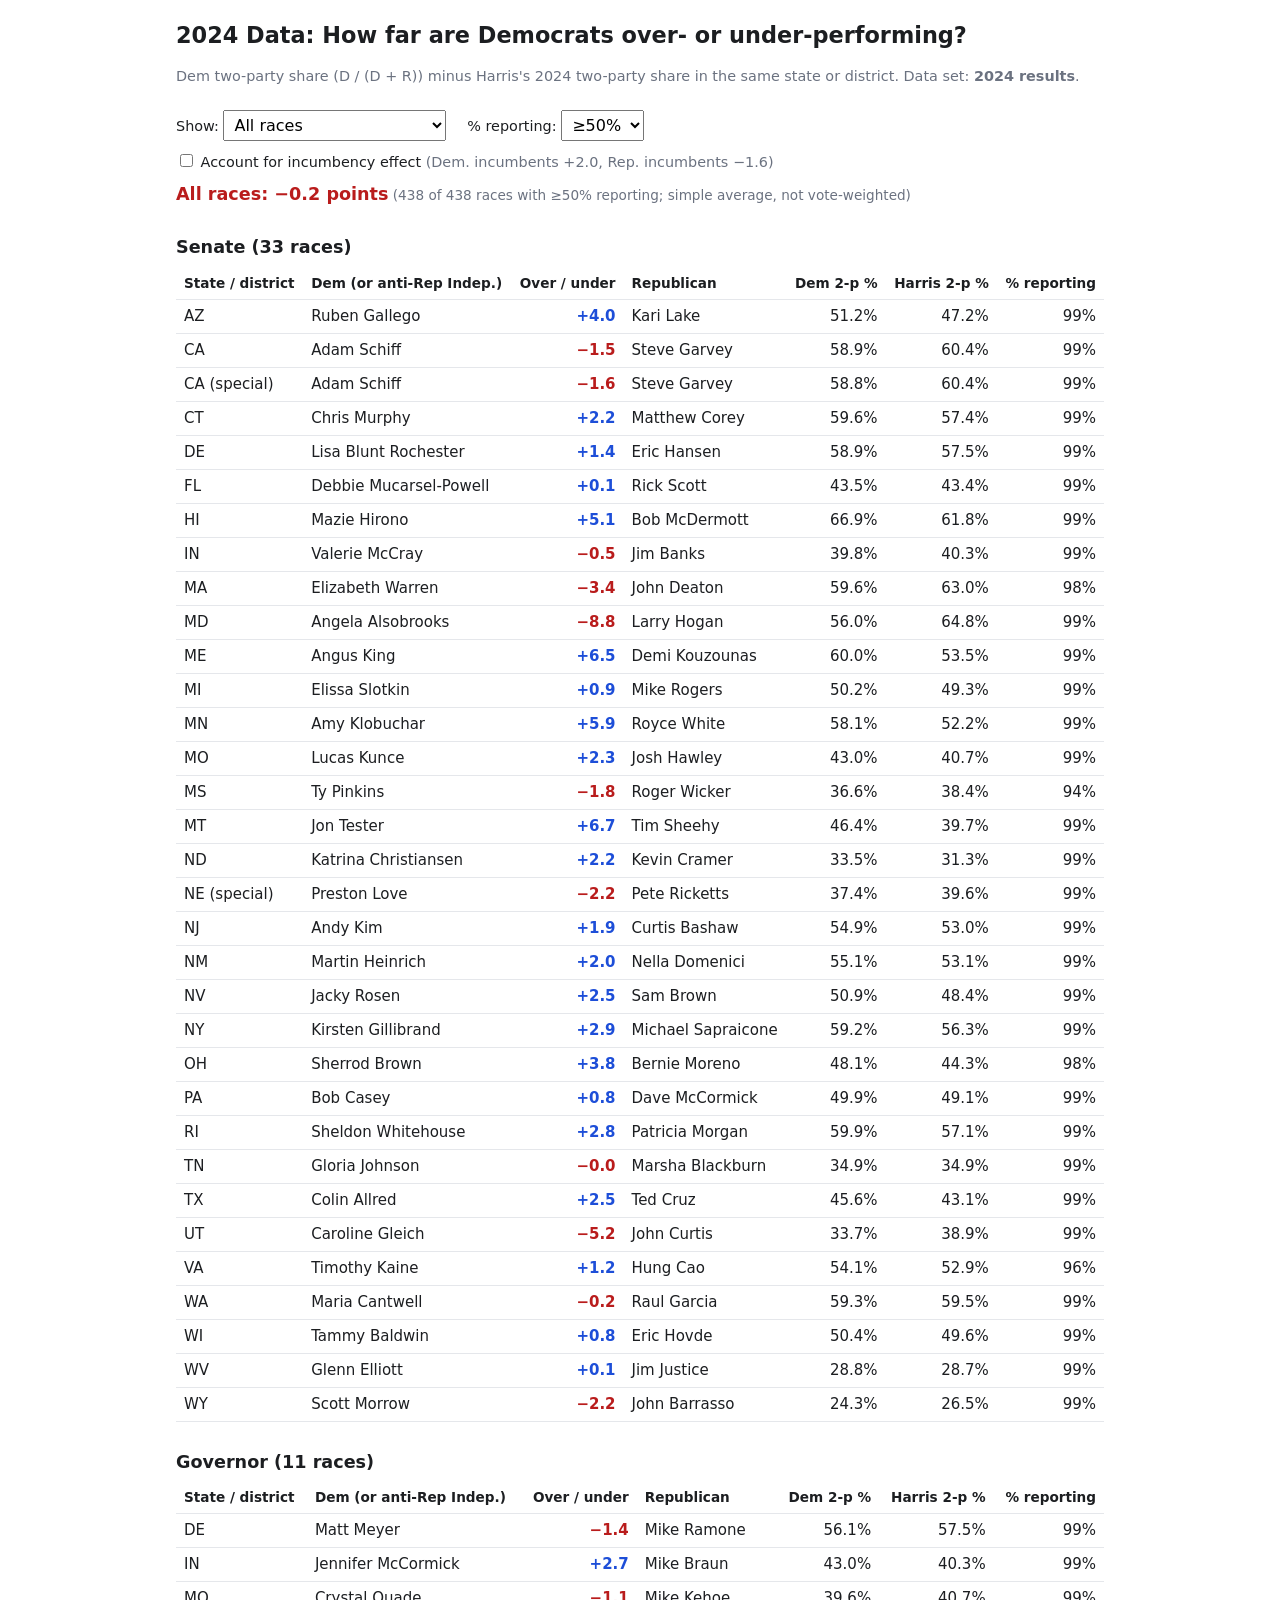
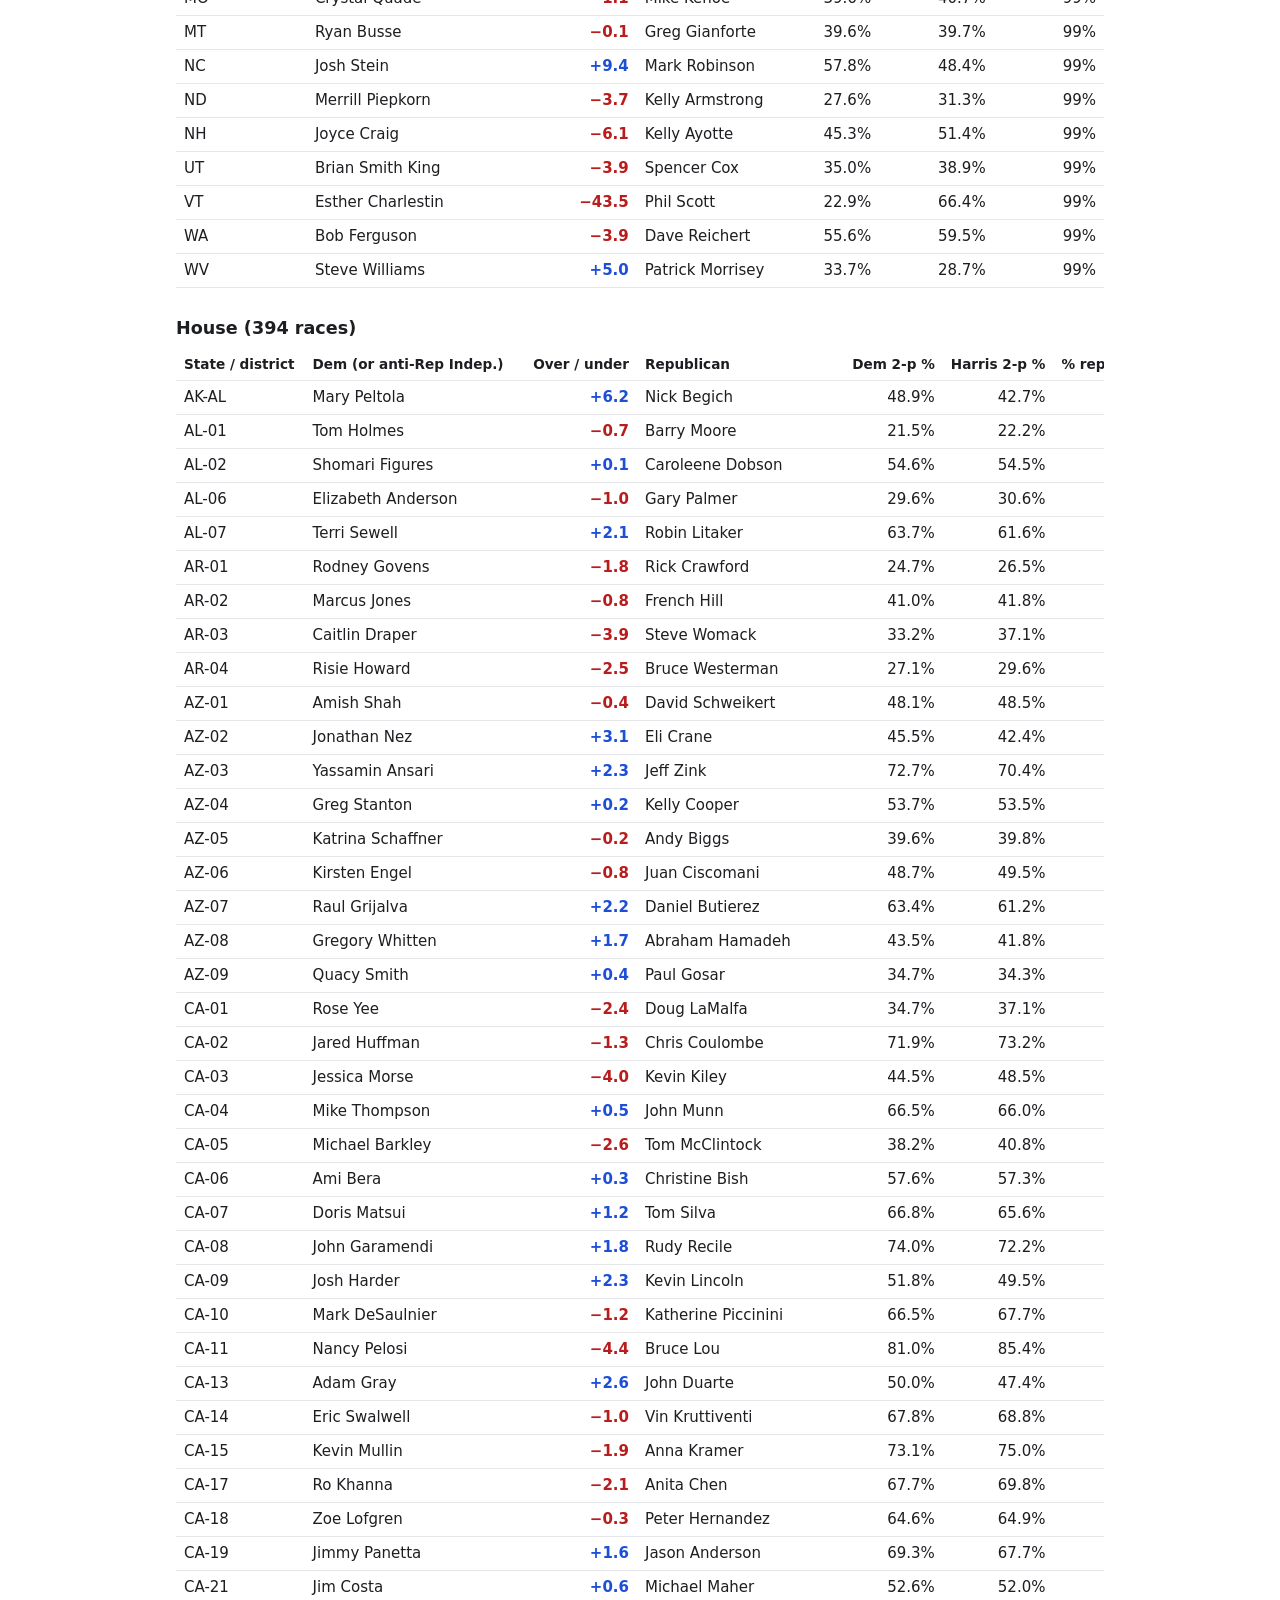
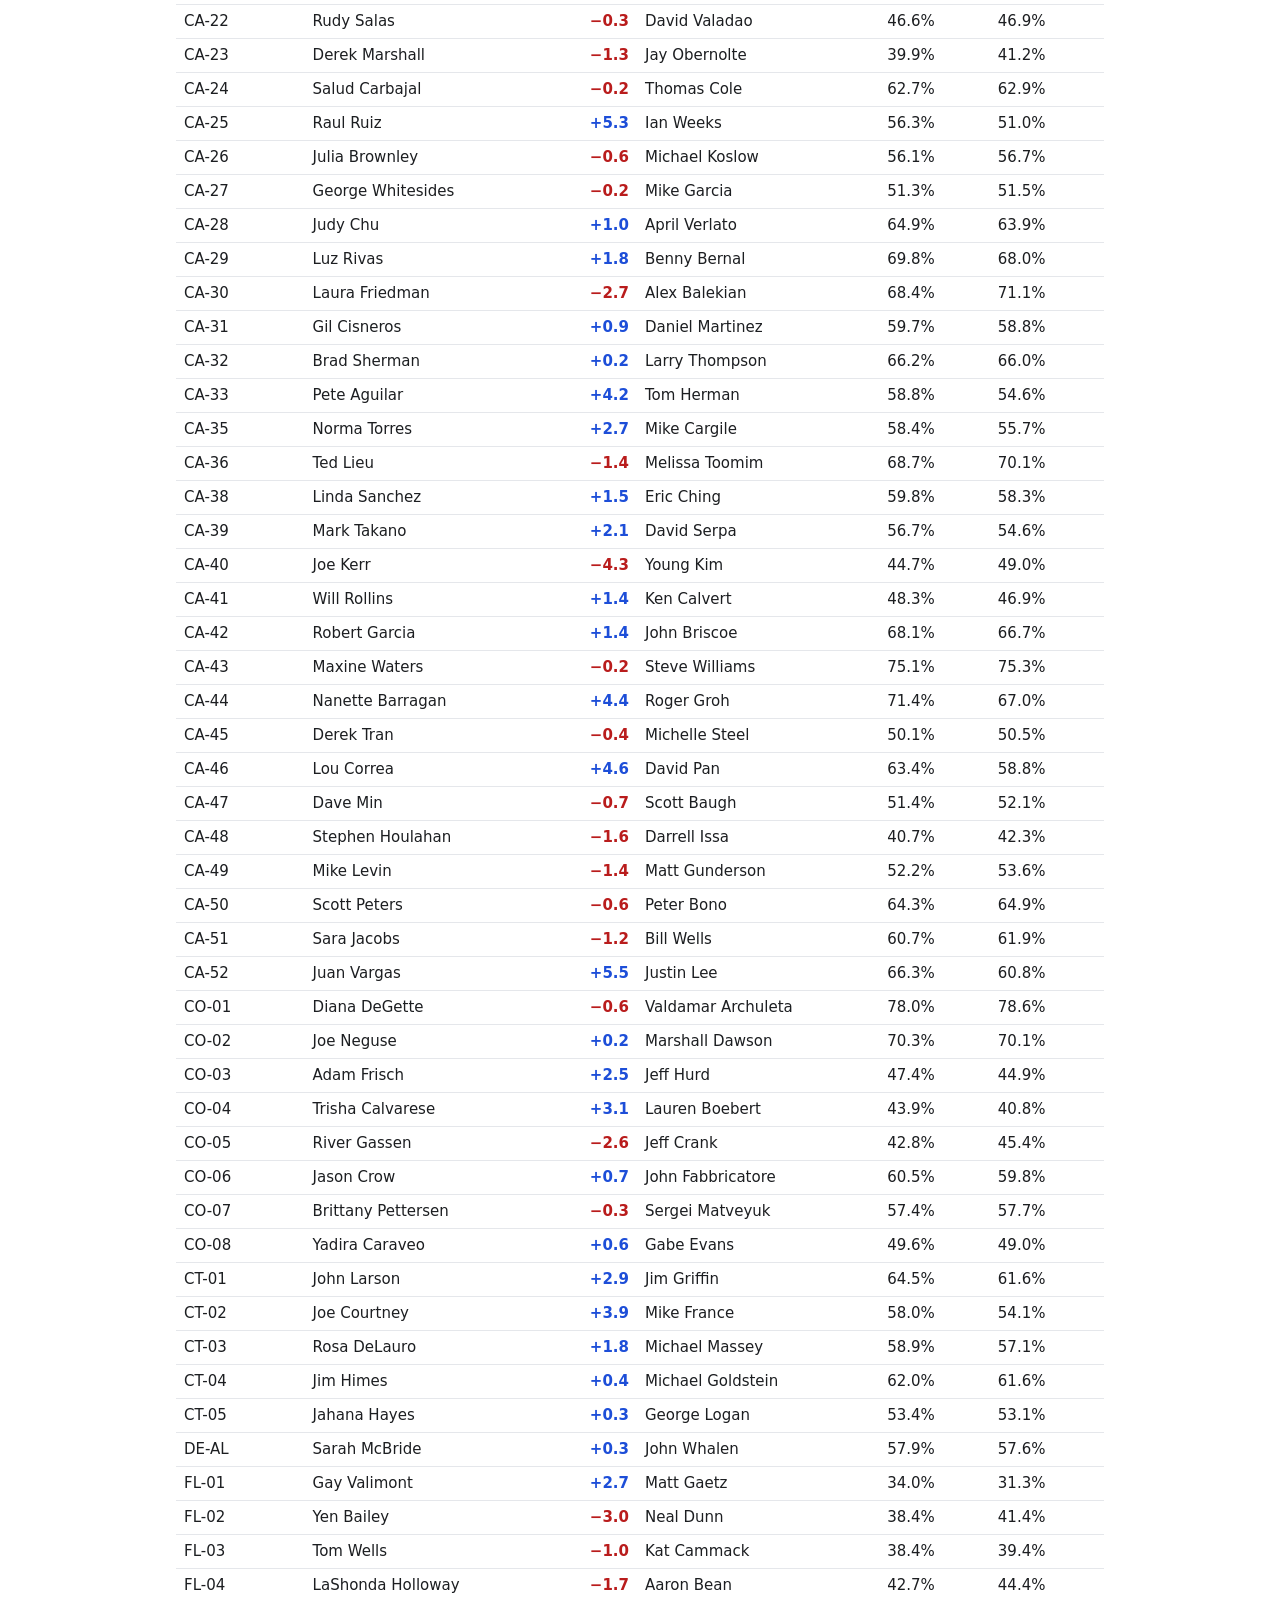
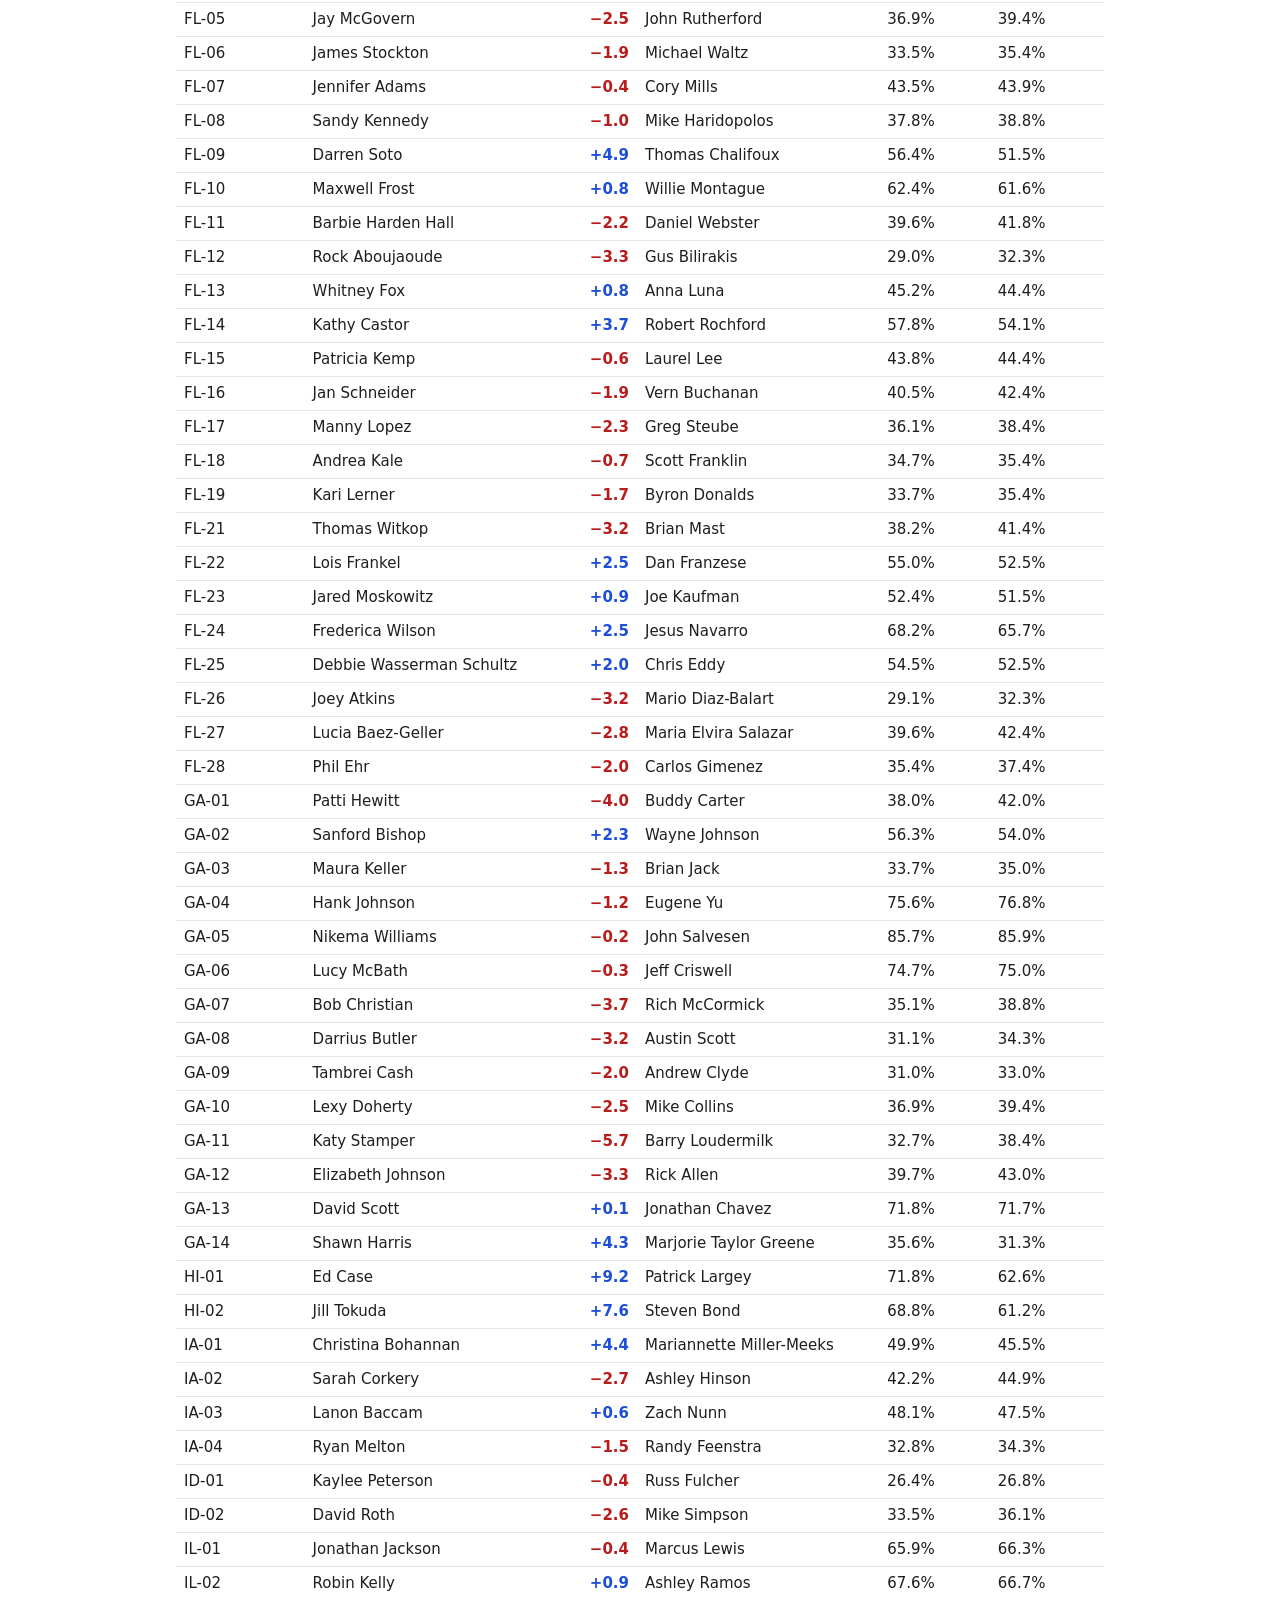
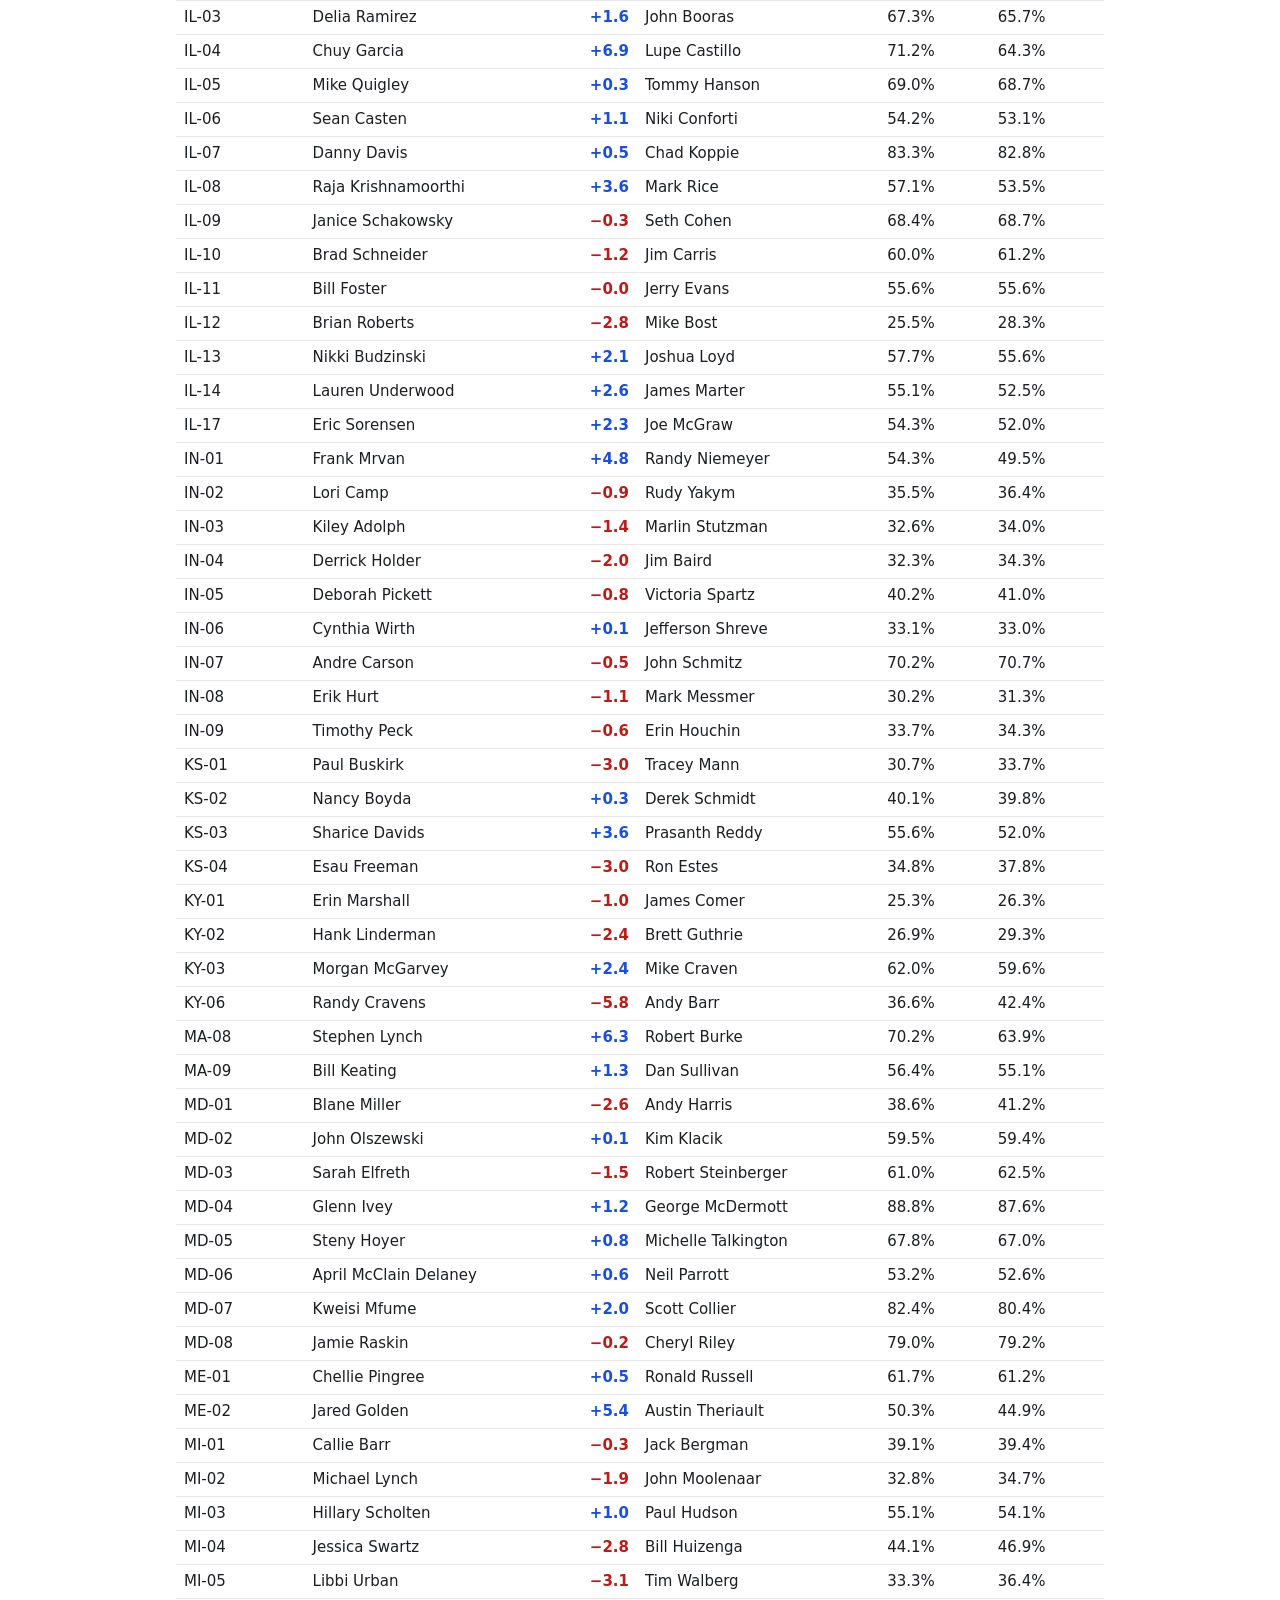
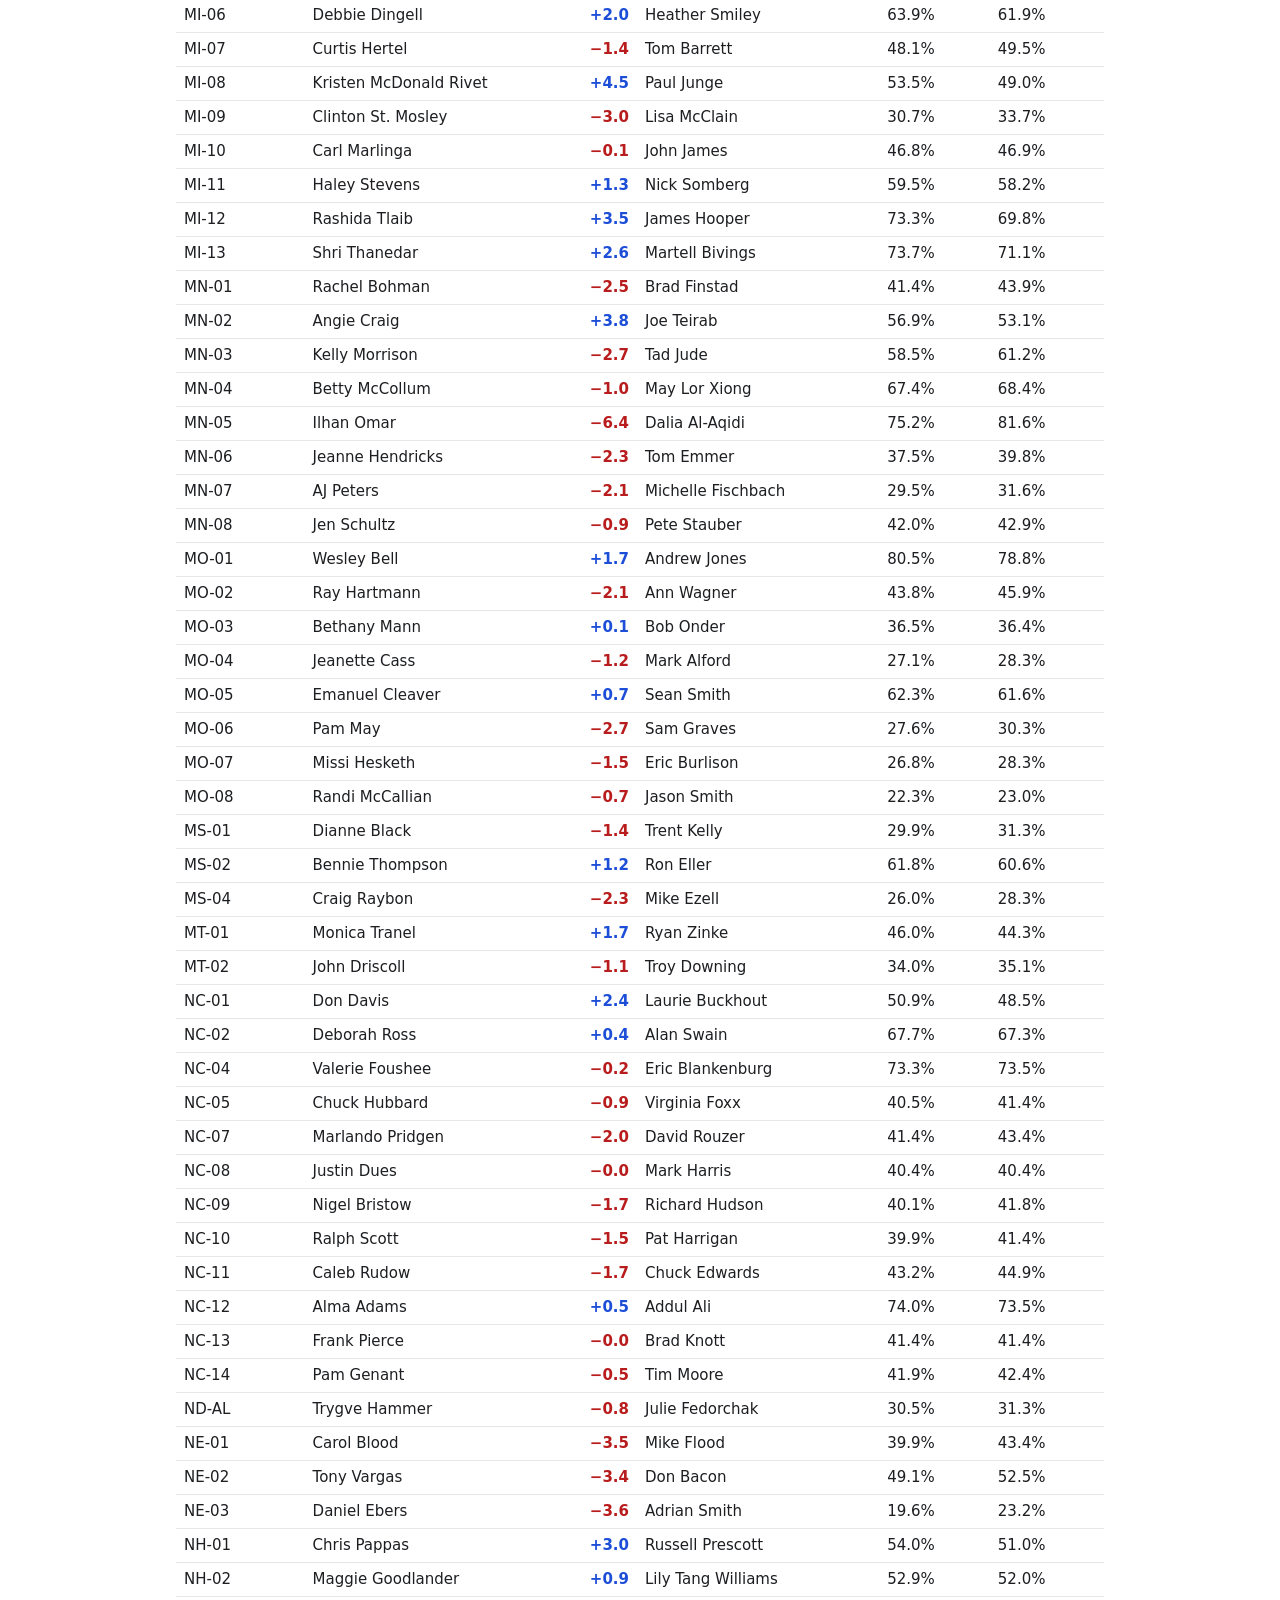
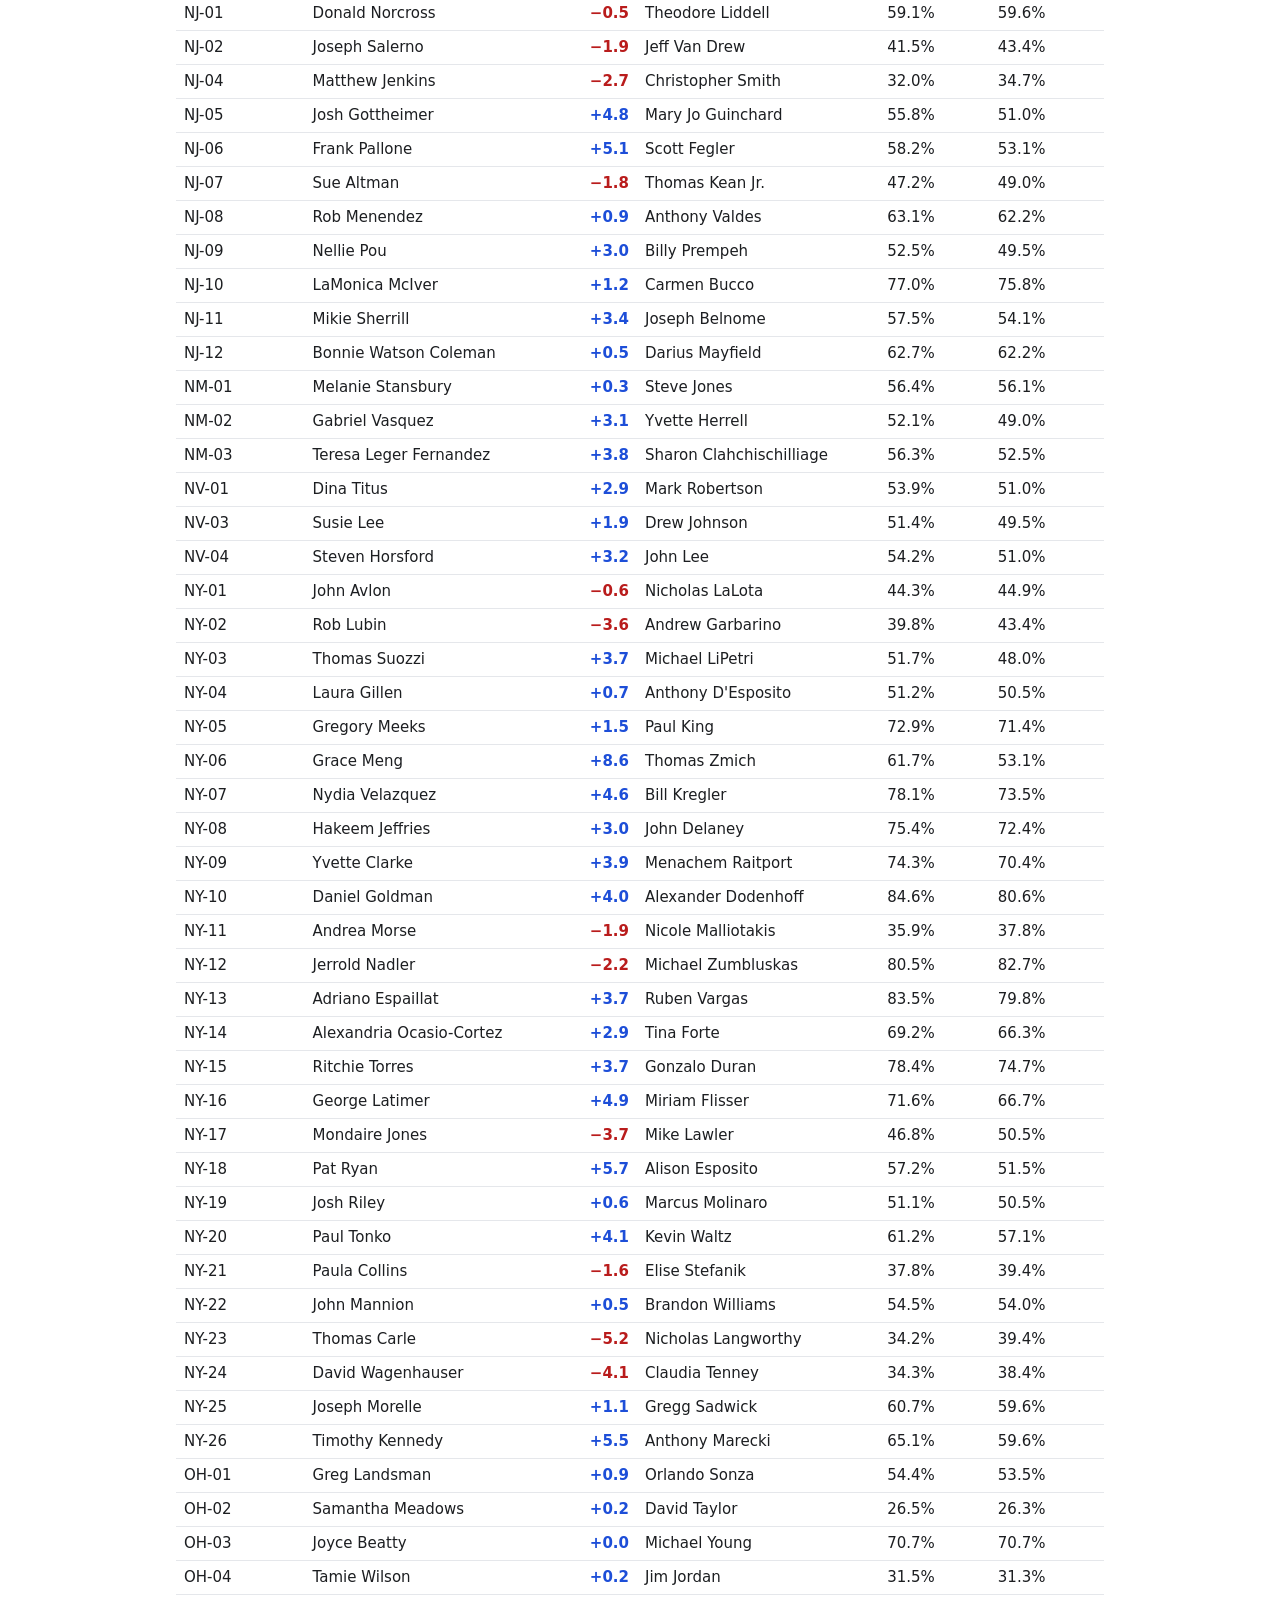
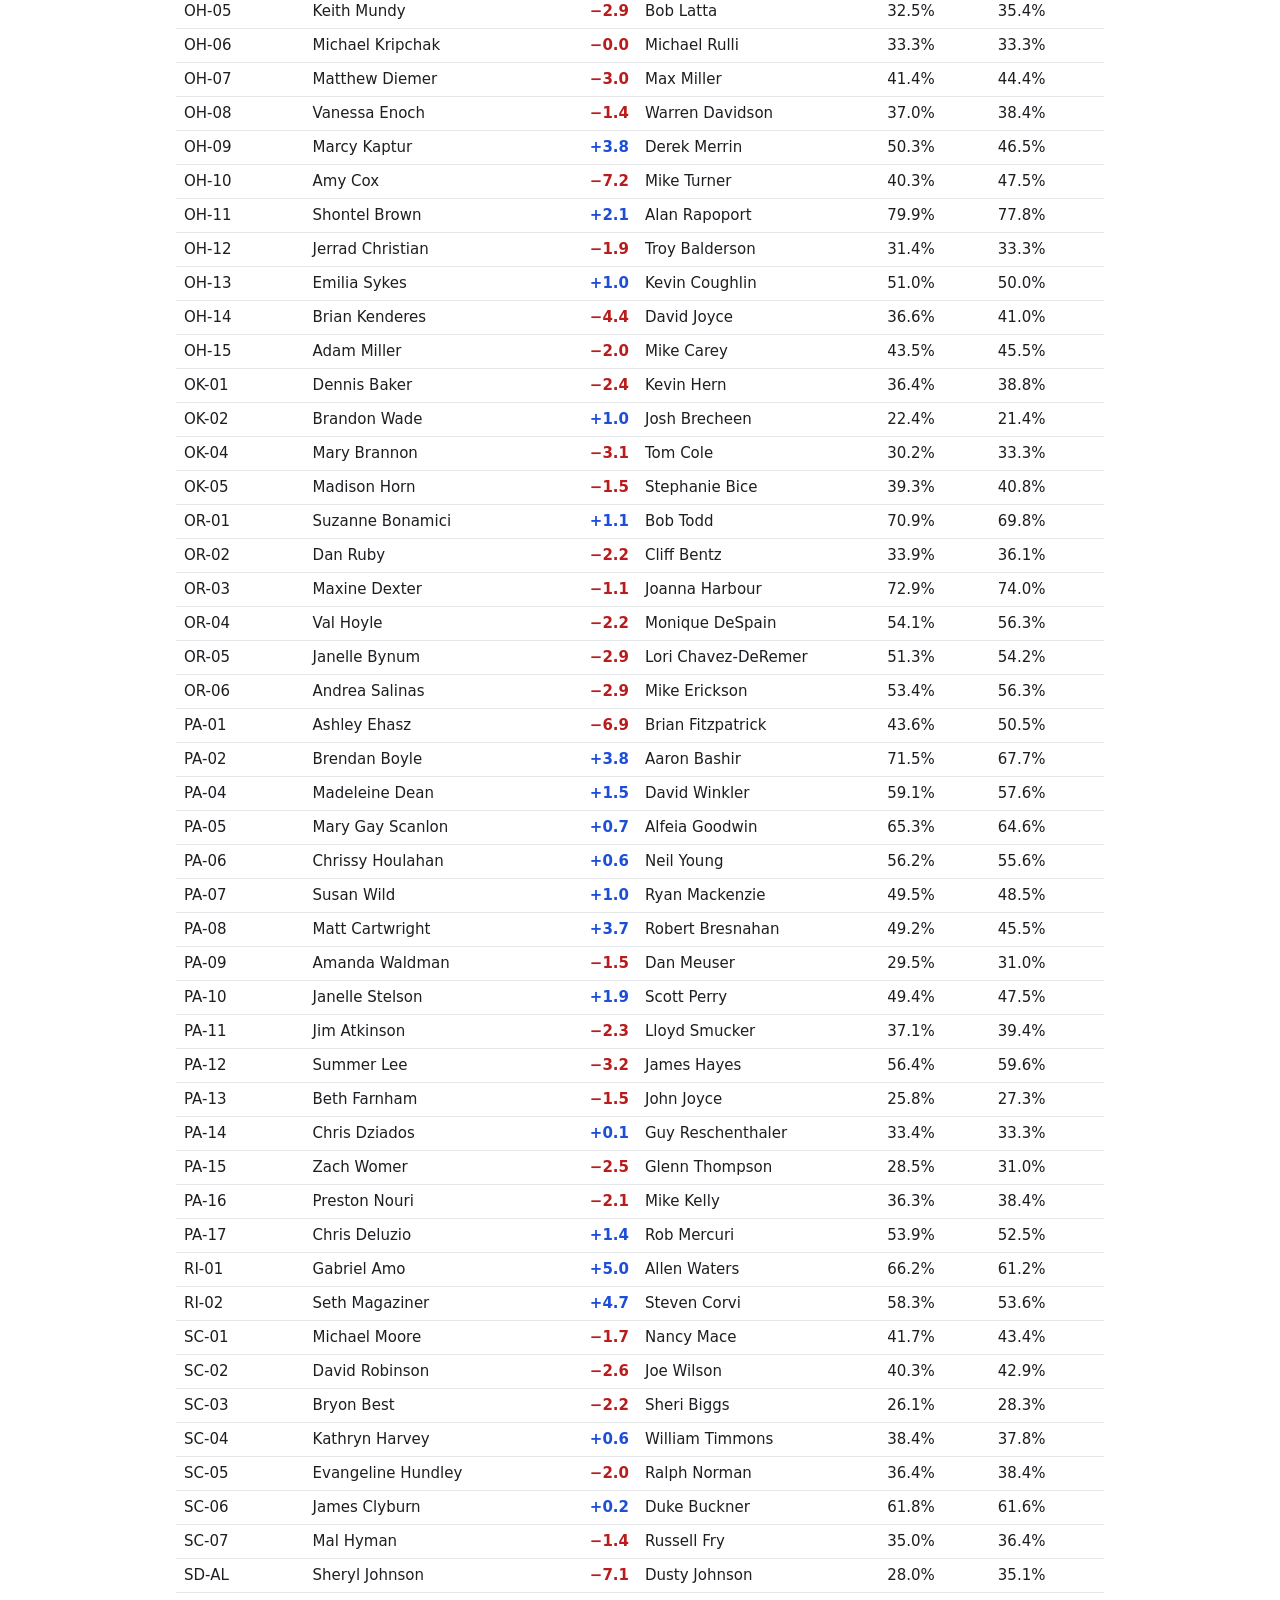
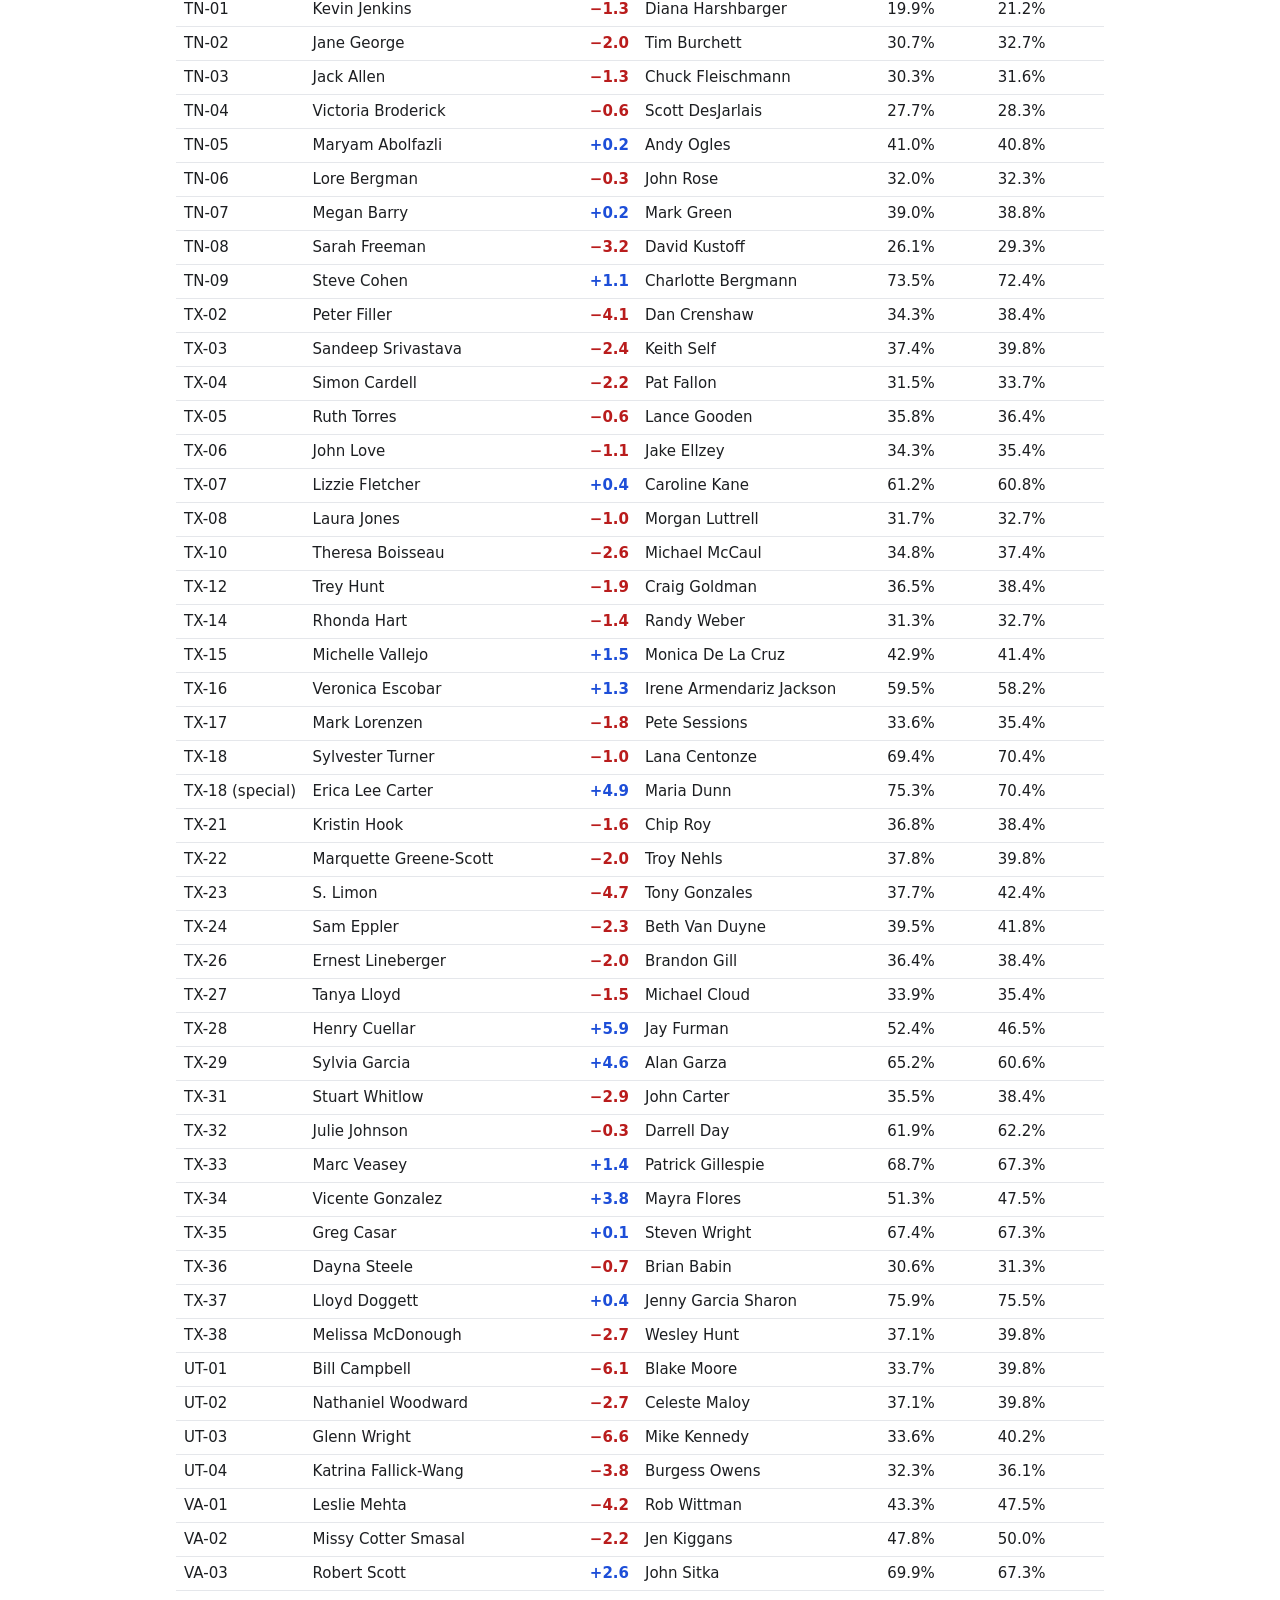
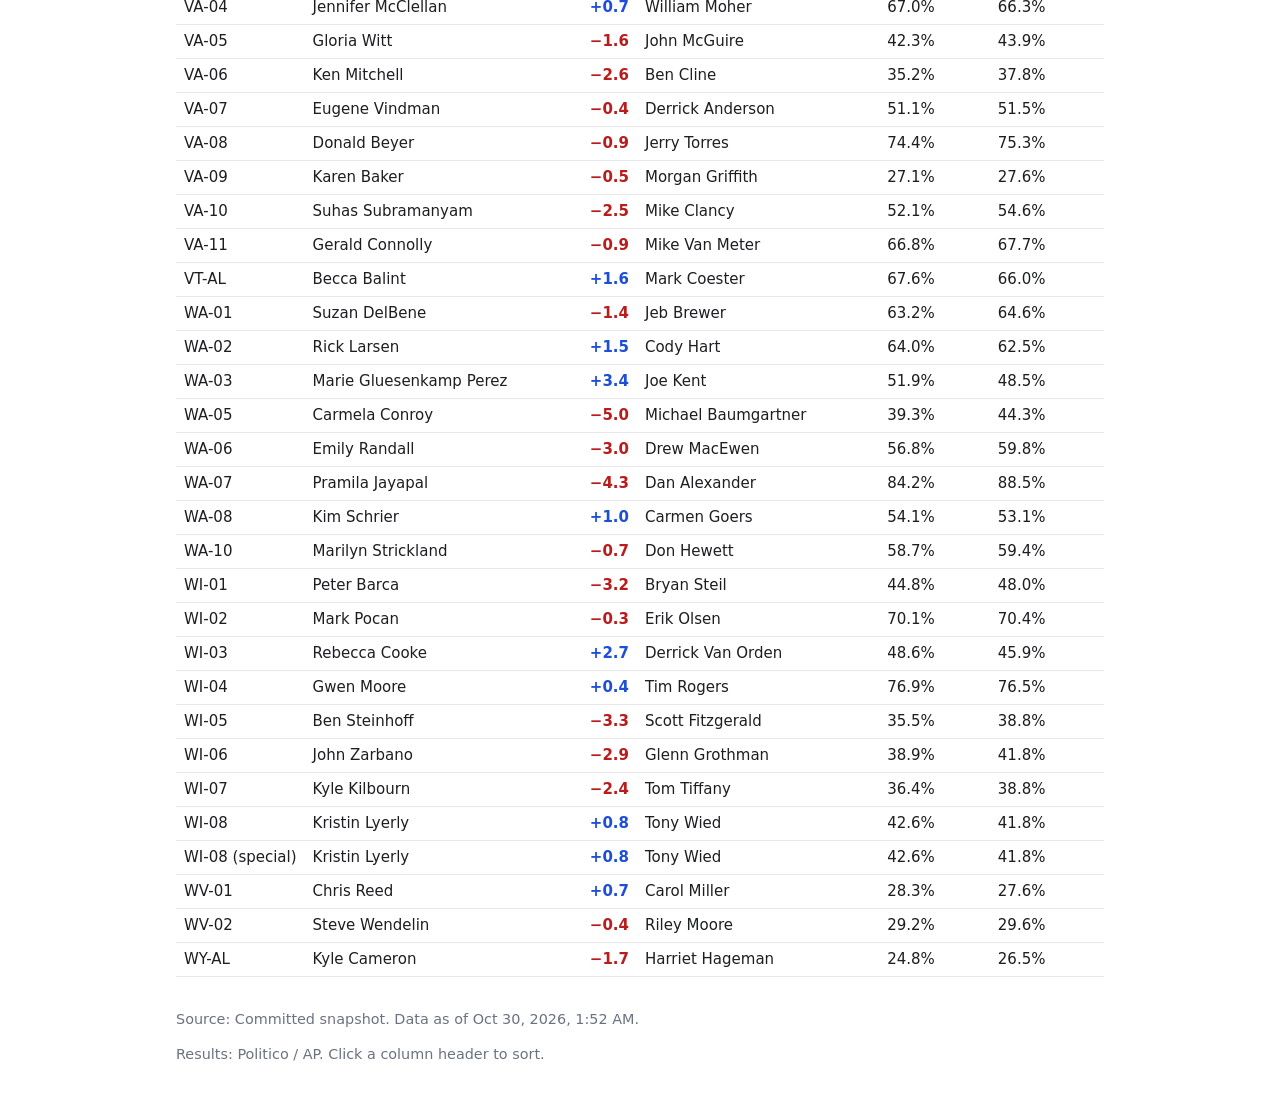
==== 2024.html @ fd6e8eac "style: page title, source line to footer, incumbency wording, column headers and order - drop "Harri" ====
<!doctype html>
<html lang="en">
<head>
<meta charset="utf-8">
<meta name="viewport" content="width=device-width, initial-scale=1">
<title>2024 Data: Democratic over/under-performance</title>
<link rel="stylesheet" href="style.css">
</head>
<body data-dir="data/2024" data-date="2024-11-05" data-live="false">
<header>
  <h1>2024 Data: How far are Democrats over- or under-performing?</h1>
  <p class="sub">Dem two-party share (D / (D + R)) minus Harris's 2024 two-party share in the same state or district.
    Data set: <strong id="dataset">2024 results</strong>.</p>
  <label id="filter-box" hidden>Show: <select id="filter"></select></label>
  <label id="reporting-box">% reporting: <select id="reporting"></select></label>
  <p id="incumbency-box"><label><input type="checkbox" id="incumbency" disabled> Account for incumbency effect</label>
    <span id="incumbency-info"></span></p>
  <p id="avg" class="avg" hidden></p>
  <p id="hidden-note" class="note" hidden></p>
  <p id="load-warn" class="err" hidden></p>
</header>
<main id="sections"></main>
<footer>
  <p id="source"></p>
  <p>Results: Politico / AP. Click a column header to sort.</p>
</footer>
<script type="module" src="app.js"></script>
</body>
</html>
---- style.css ----
:root { --fg: #1c1e21; --muted: #6b7280; --line: #e5e7eb; --bg: #fff; --pos: #1d4ed8; --neg: #b91c1c; }
@media (prefers-color-scheme: dark) {
  :root { --fg: #e5e7eb; --muted: #9ca3af; --line: #374151; --bg: #111827; --pos: #60a5fa; --neg: #f87171; }
}
* { box-sizing: border-box; }
body { margin: 0; font: 15px/1.4 system-ui, sans-serif; color: var(--fg); background: var(--bg); }
header, main, footer { max-width: 960px; margin: 0 auto; padding: 0 16px; }
h1 { font-size: 1.4rem; margin: 20px 0 6px; }
h2 { font-size: 1.1rem; margin: 28px 0 8px; }
.sub, footer { color: var(--muted); font-size: 0.9rem; }
footer { margin: 32px auto; }
.wrap { overflow-x: auto; }
table { border-collapse: collapse; width: 100%; min-width: 640px; }
th, td { padding: 6px 8px; border-bottom: 1px solid var(--line); text-align: left; white-space: nowrap; }
th { cursor: pointer; user-select: none; font-weight: 600; font-size: 0.85rem; }
th[aria-sort="ascending"]::after { content: " ▲"; }
th[aria-sort="descending"]::after { content: " ▼"; }
td.num, th.num { text-align: right; font-variant-numeric: tabular-nums; }
td.pos { color: var(--pos); font-weight: 600; }
td.neg { color: var(--neg); font-weight: 600; }
@media (max-width: 600px) {
  table { min-width: 0; }
  .hide-sm { display: none; }
  th, td { padding: 6px 4px; white-space: normal; font-size: 0.85rem; }
  th { font-size: 0.75rem; }
}
#filter-box, #reporting-box { display: inline-block; margin: 10px 16px 0 0; font-size: 0.9rem; }
#filter-box[hidden] { display: none; }
/* 16px: iOS Safari zooms the page when a smaller select is focused. */
select { font: inherit; font-size: 16px; padding: 4px 6px; }
.inc-col { display: none; }
.show-incumbency th.inc-col, .show-incumbency td.inc-col { display: table-cell; }
#incumbency-box { margin: 10px 0 0; font-size: 0.9rem; }
#incumbency-info { color: var(--muted); }
#incumbency-box label.off { color: var(--muted); opacity: 0.6; }
.note { margin: 6px 0 0; font-size: 0.85rem; color: var(--muted); }
.note[hidden], .err[hidden] { display: none; }
.avg { margin: 10px 0 0; font-size: 1.1rem; }
.avg[hidden] { display: none; }
.avg span { font-size: 0.85rem; color: var(--muted); }
.avg .pos { color: var(--pos); }
.avg .neg { color: var(--neg); }
.err { color: var(--neg); }
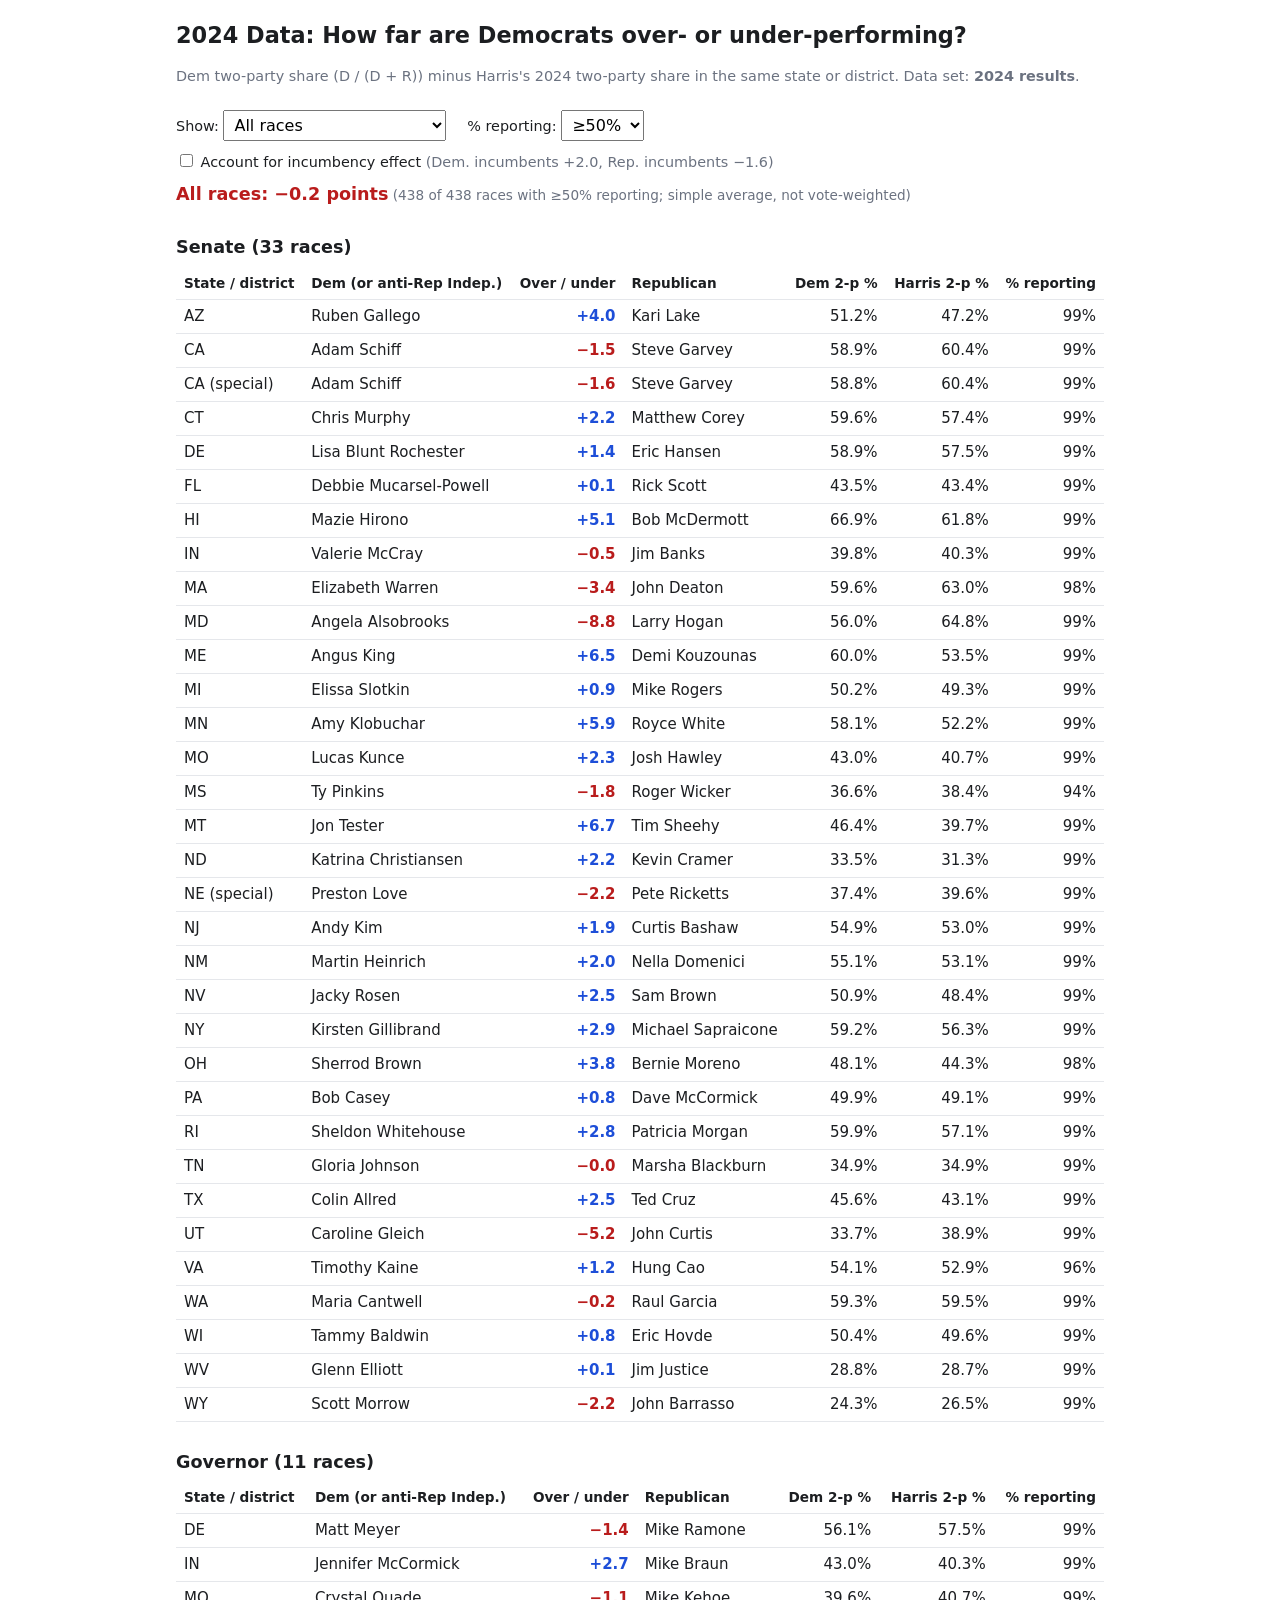
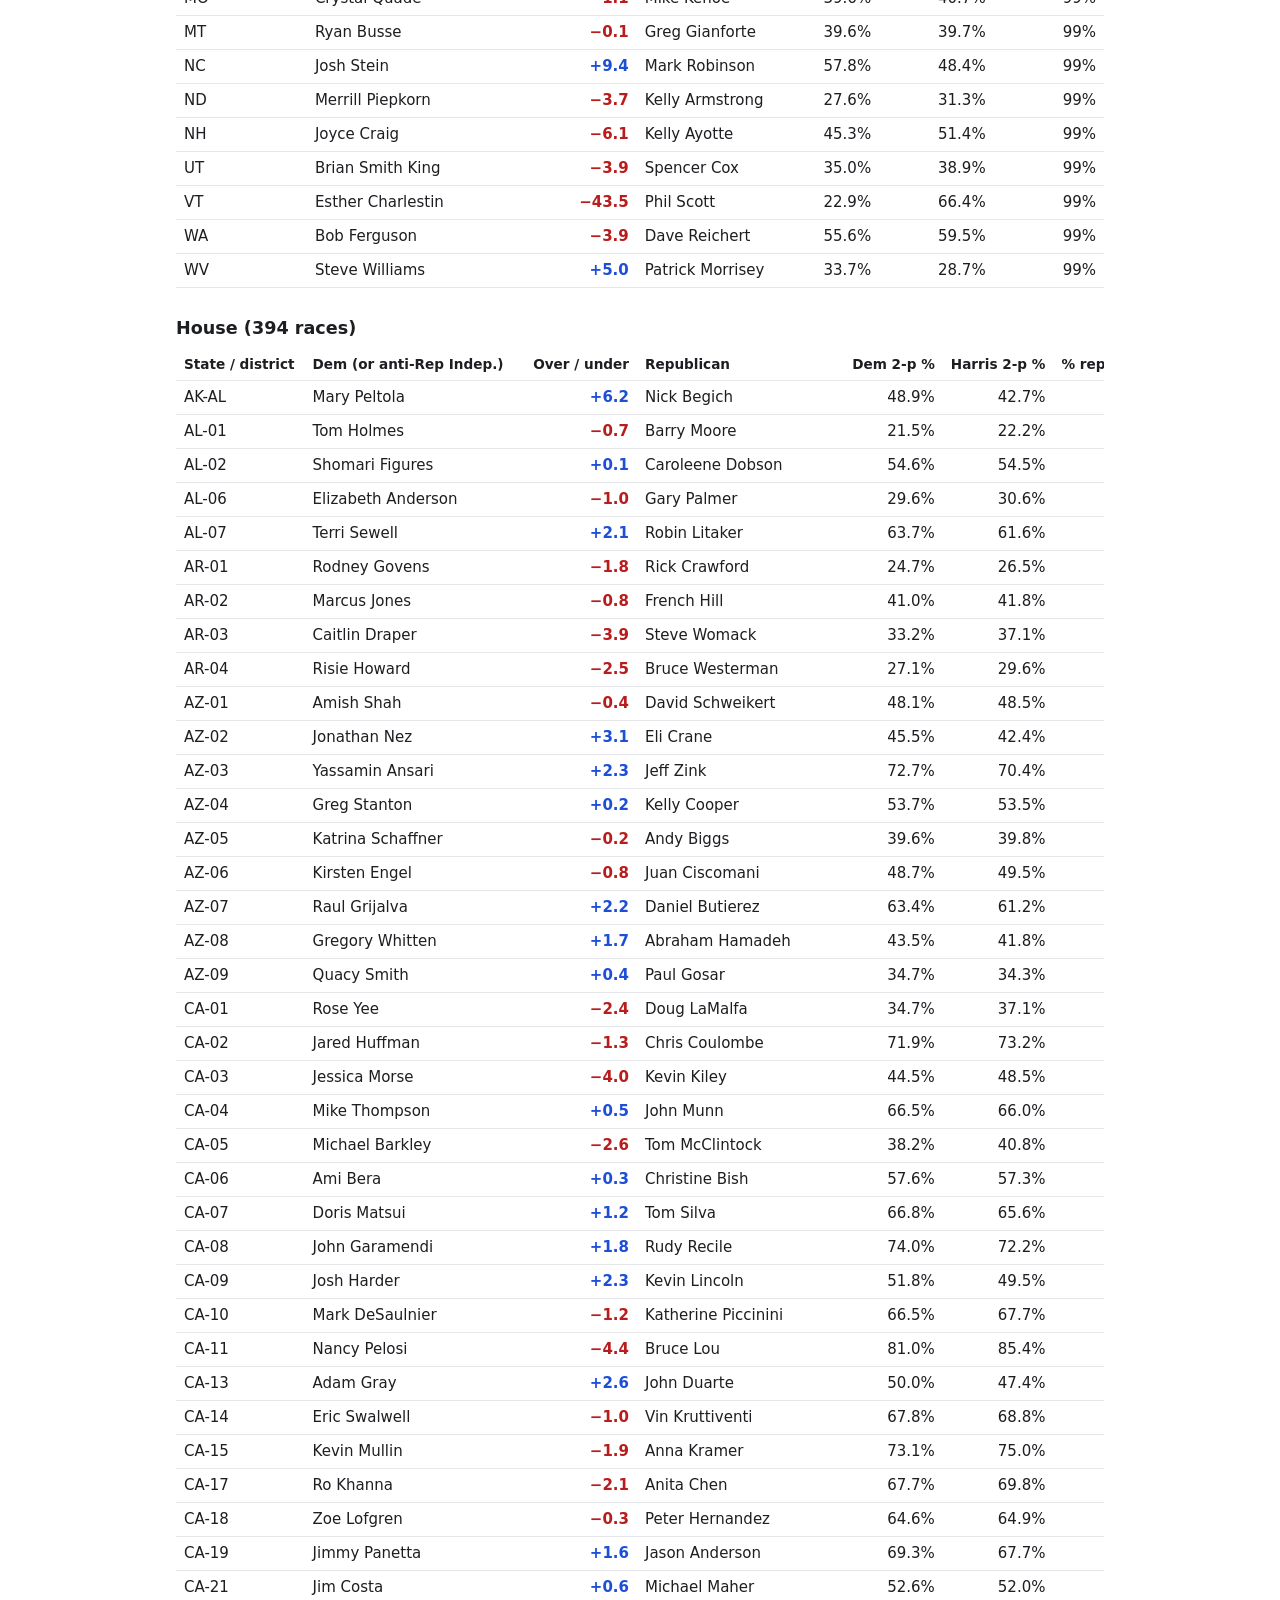
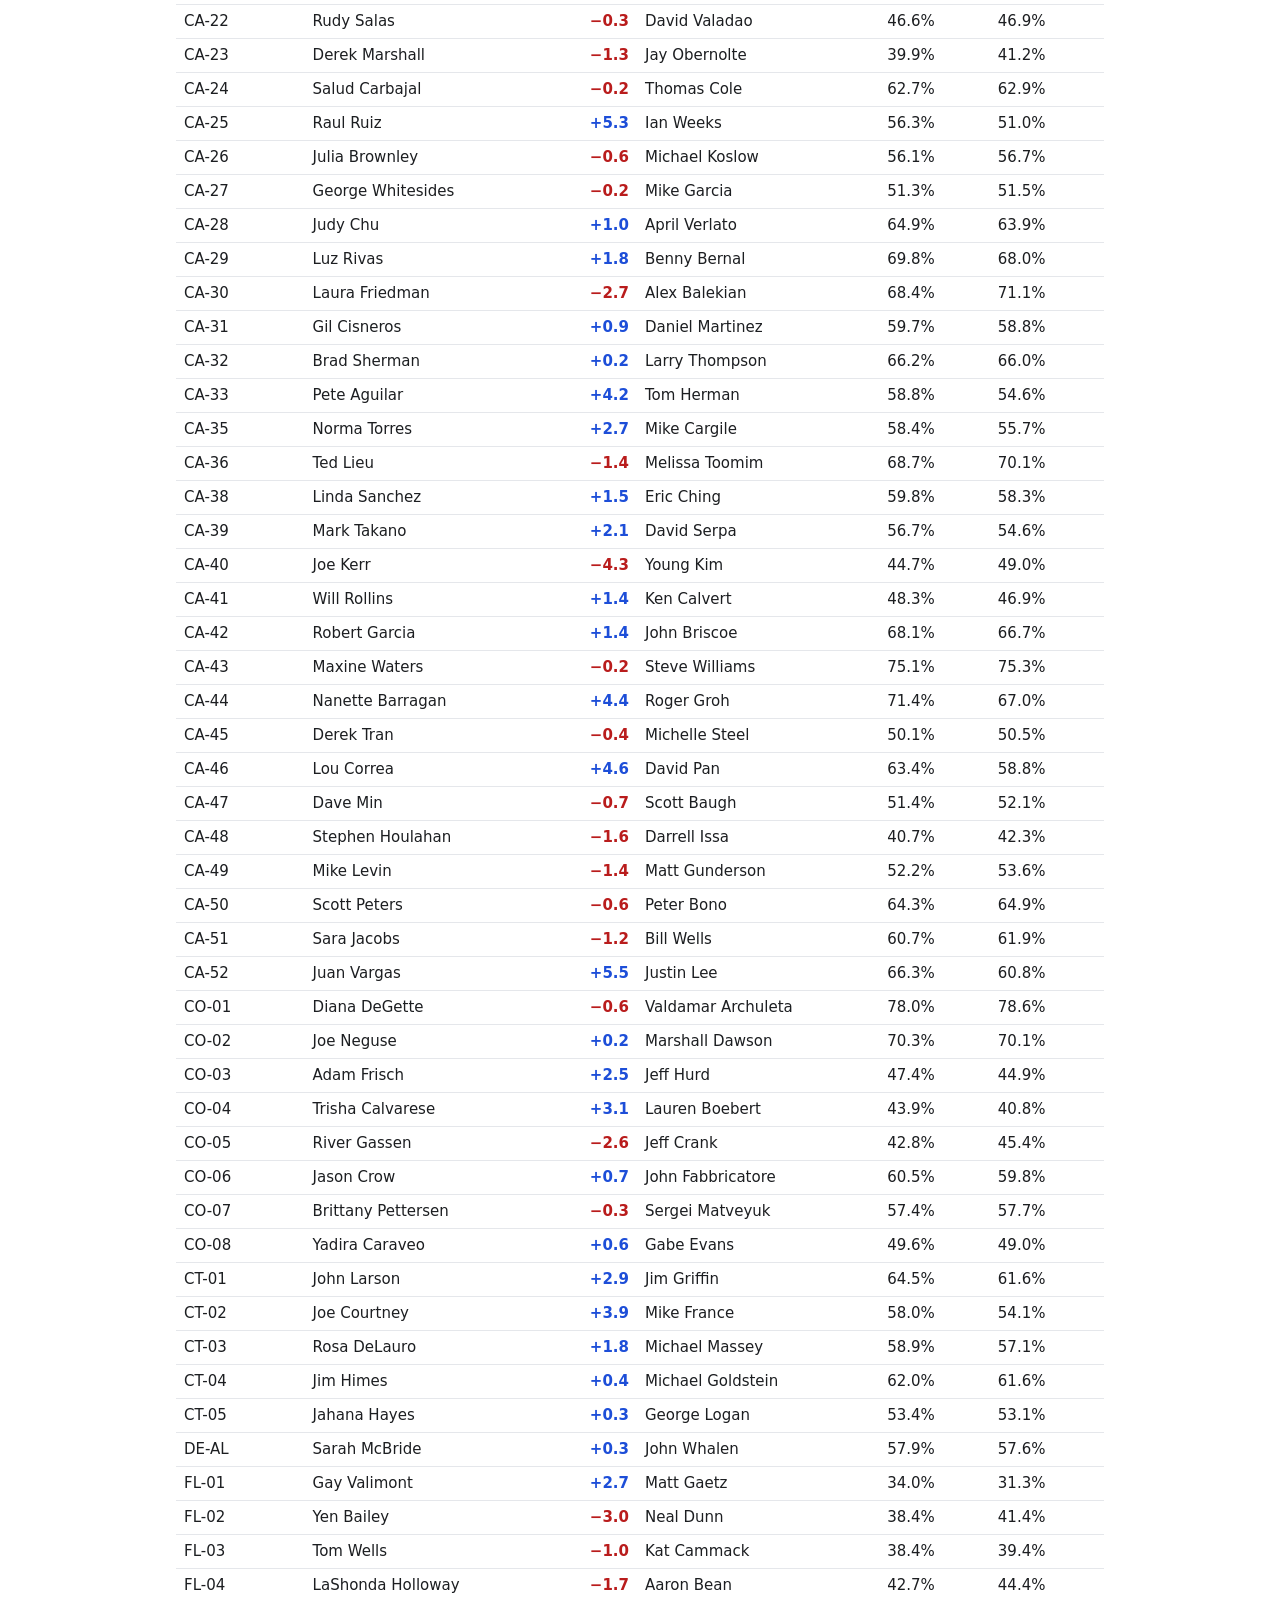
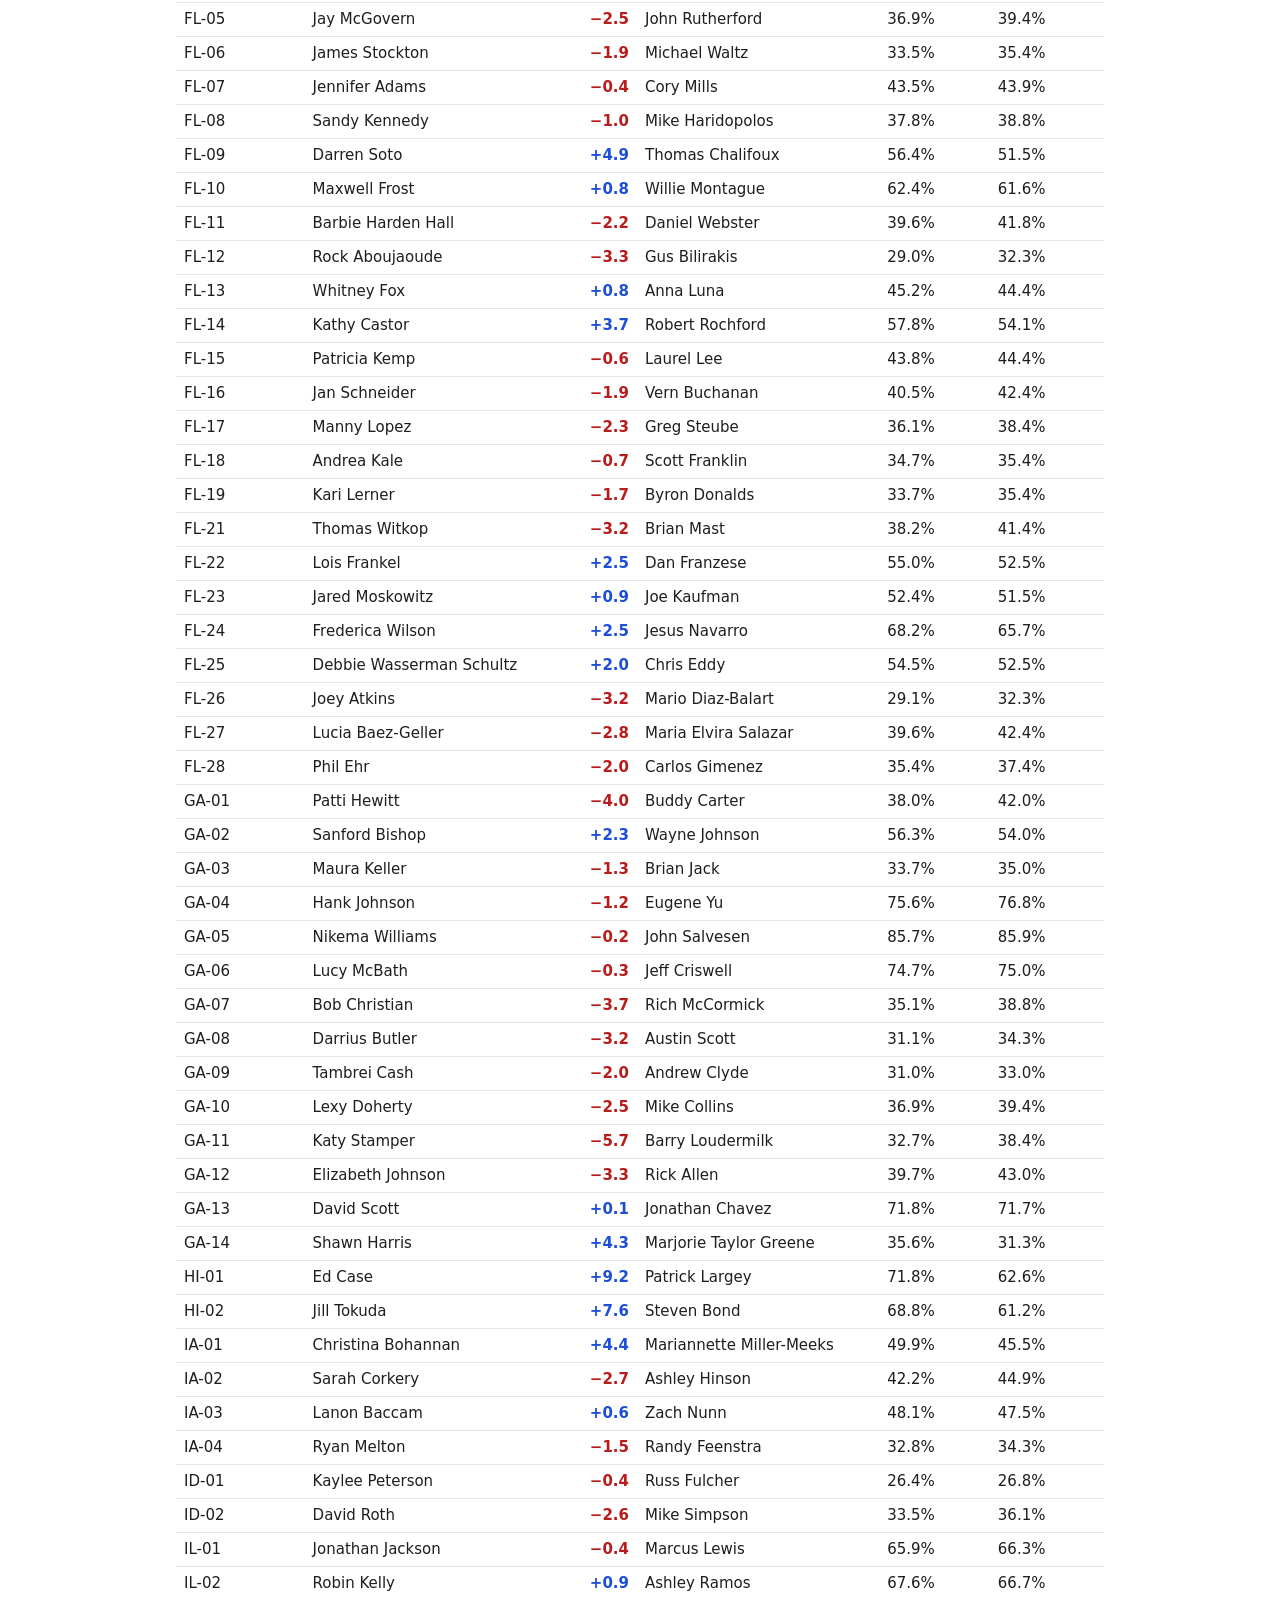
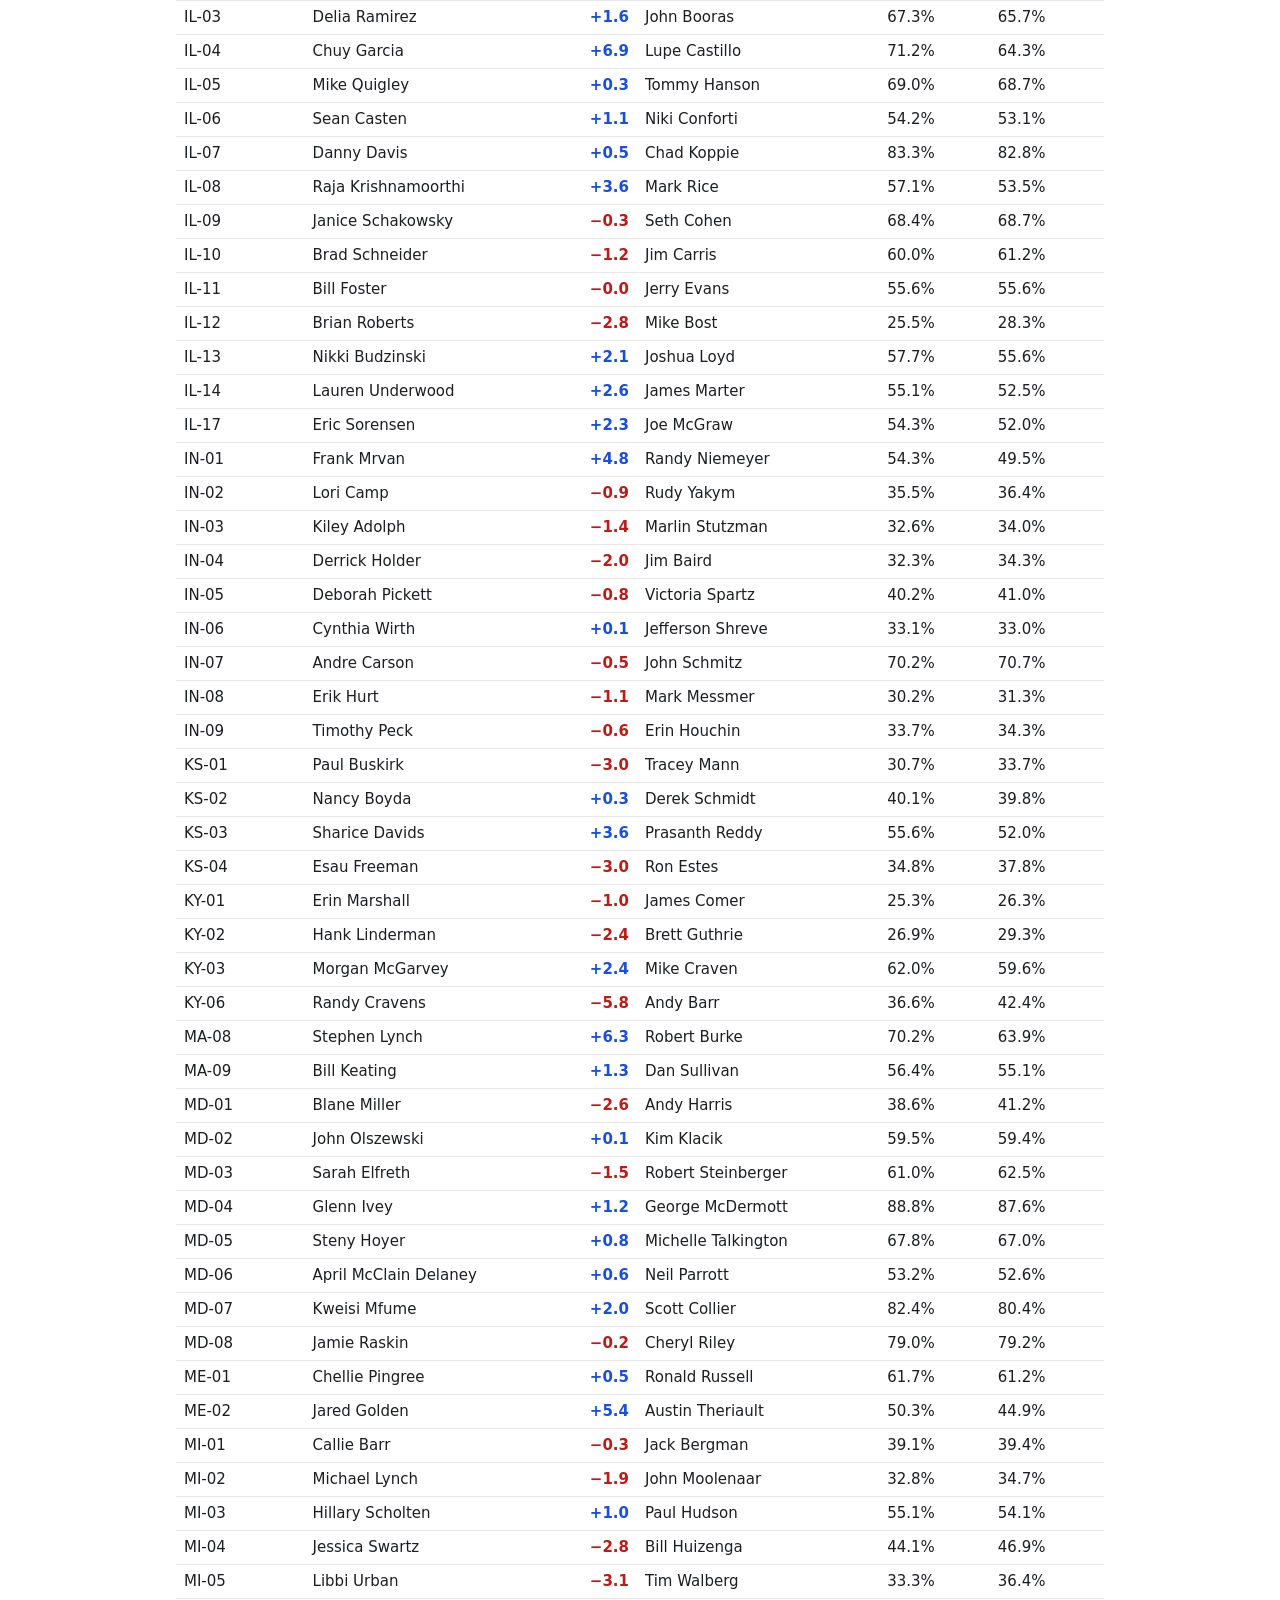
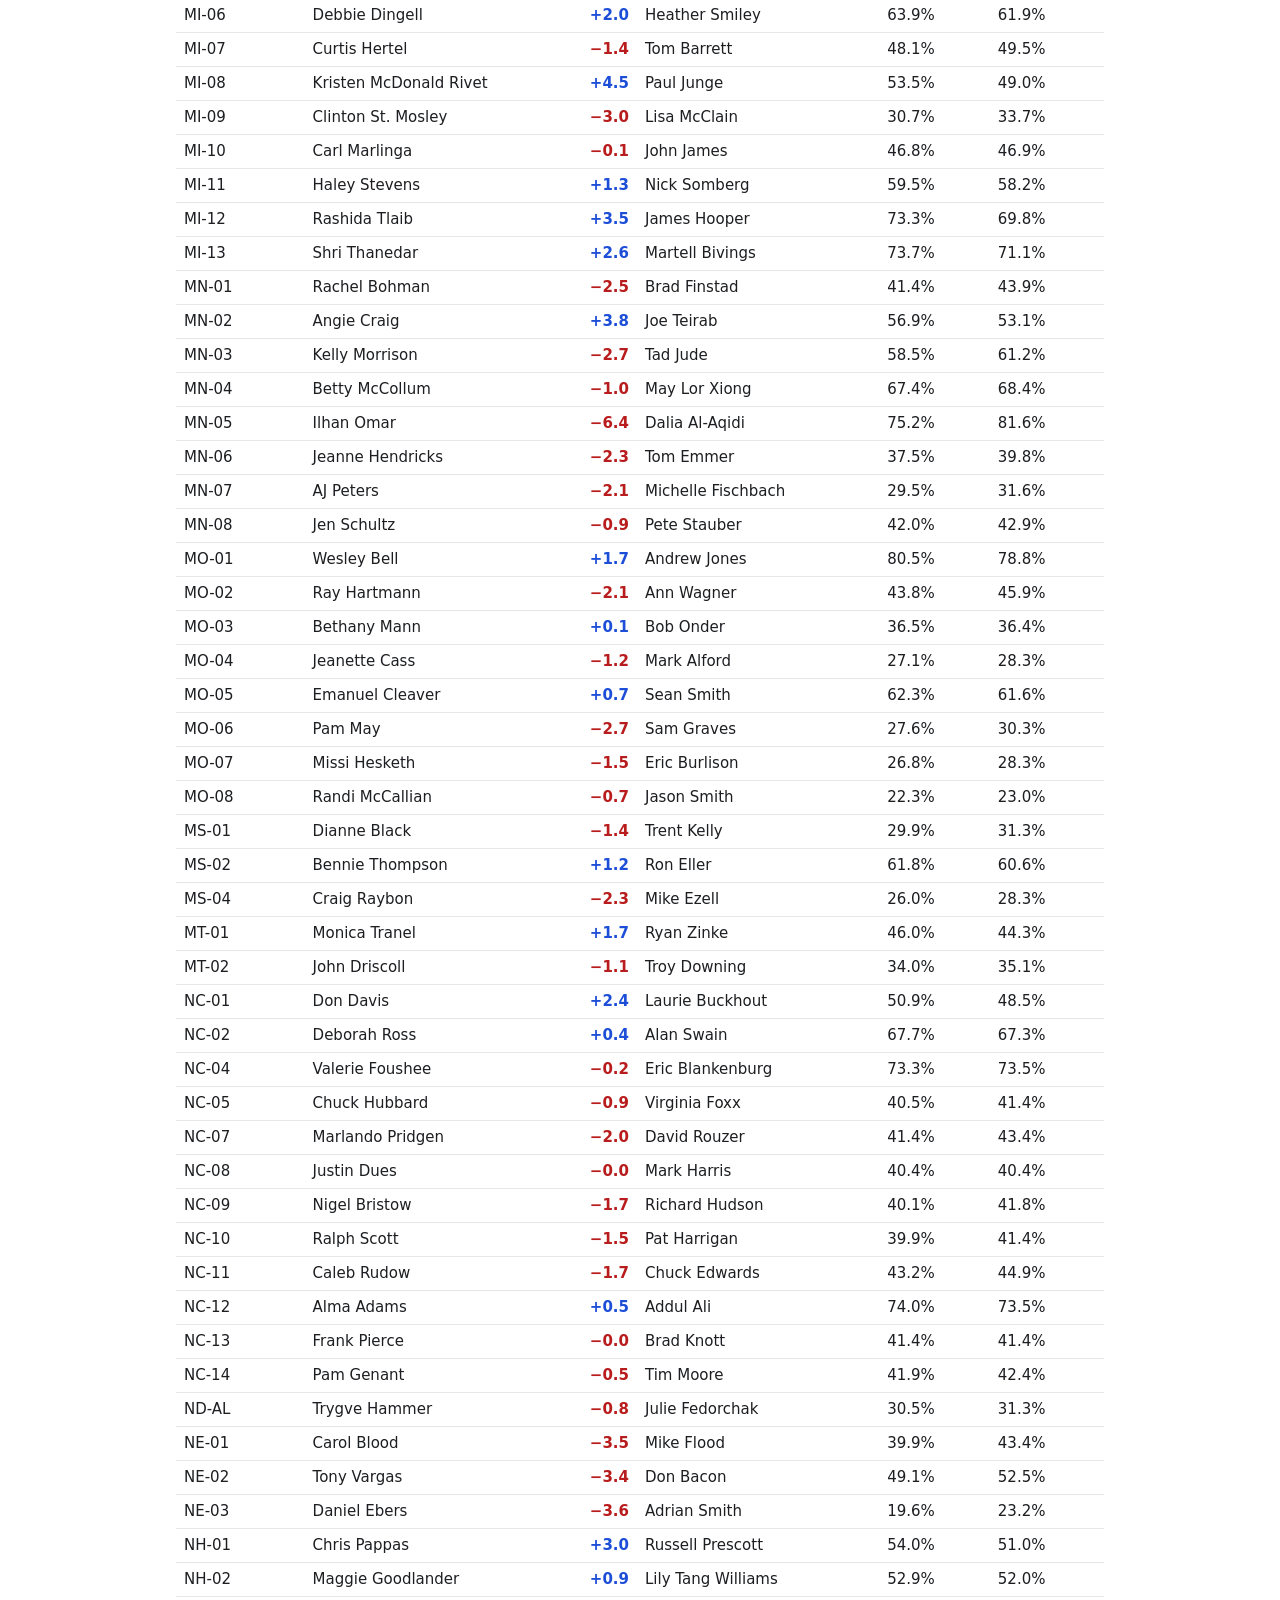
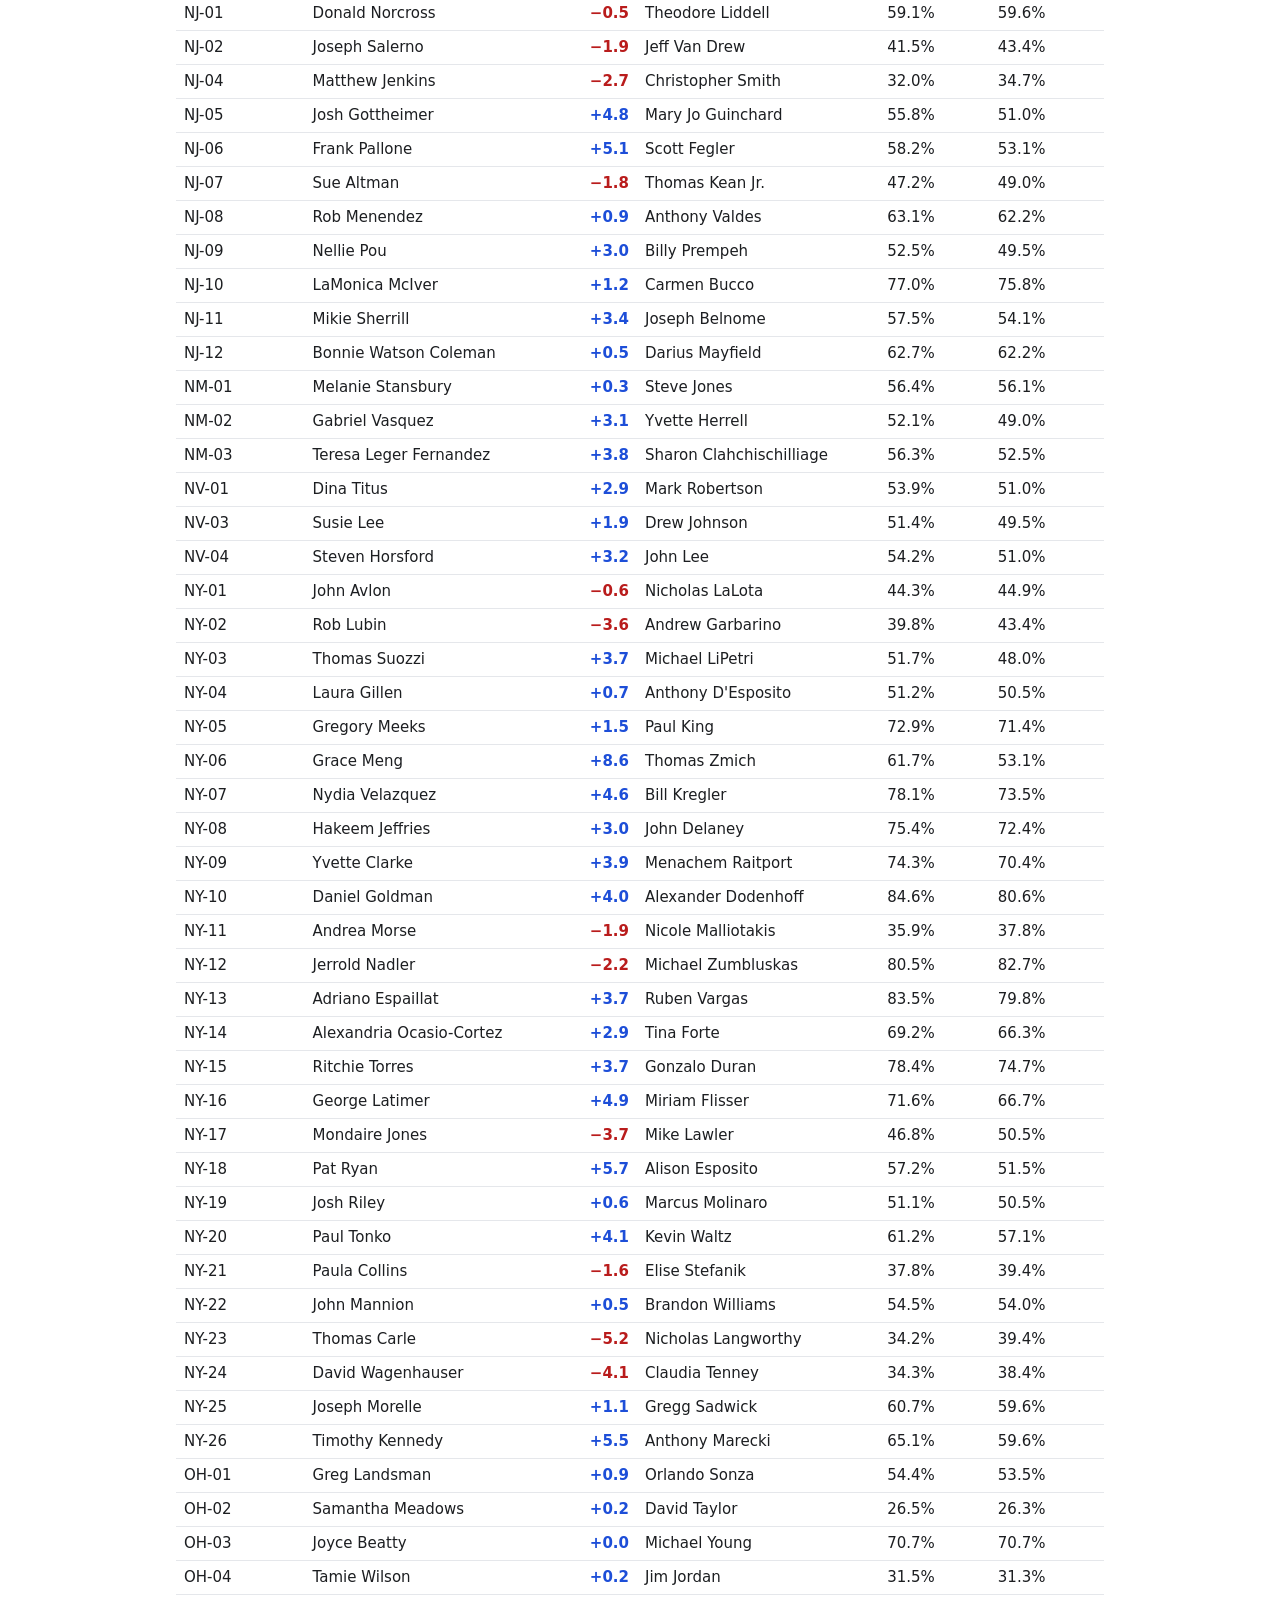
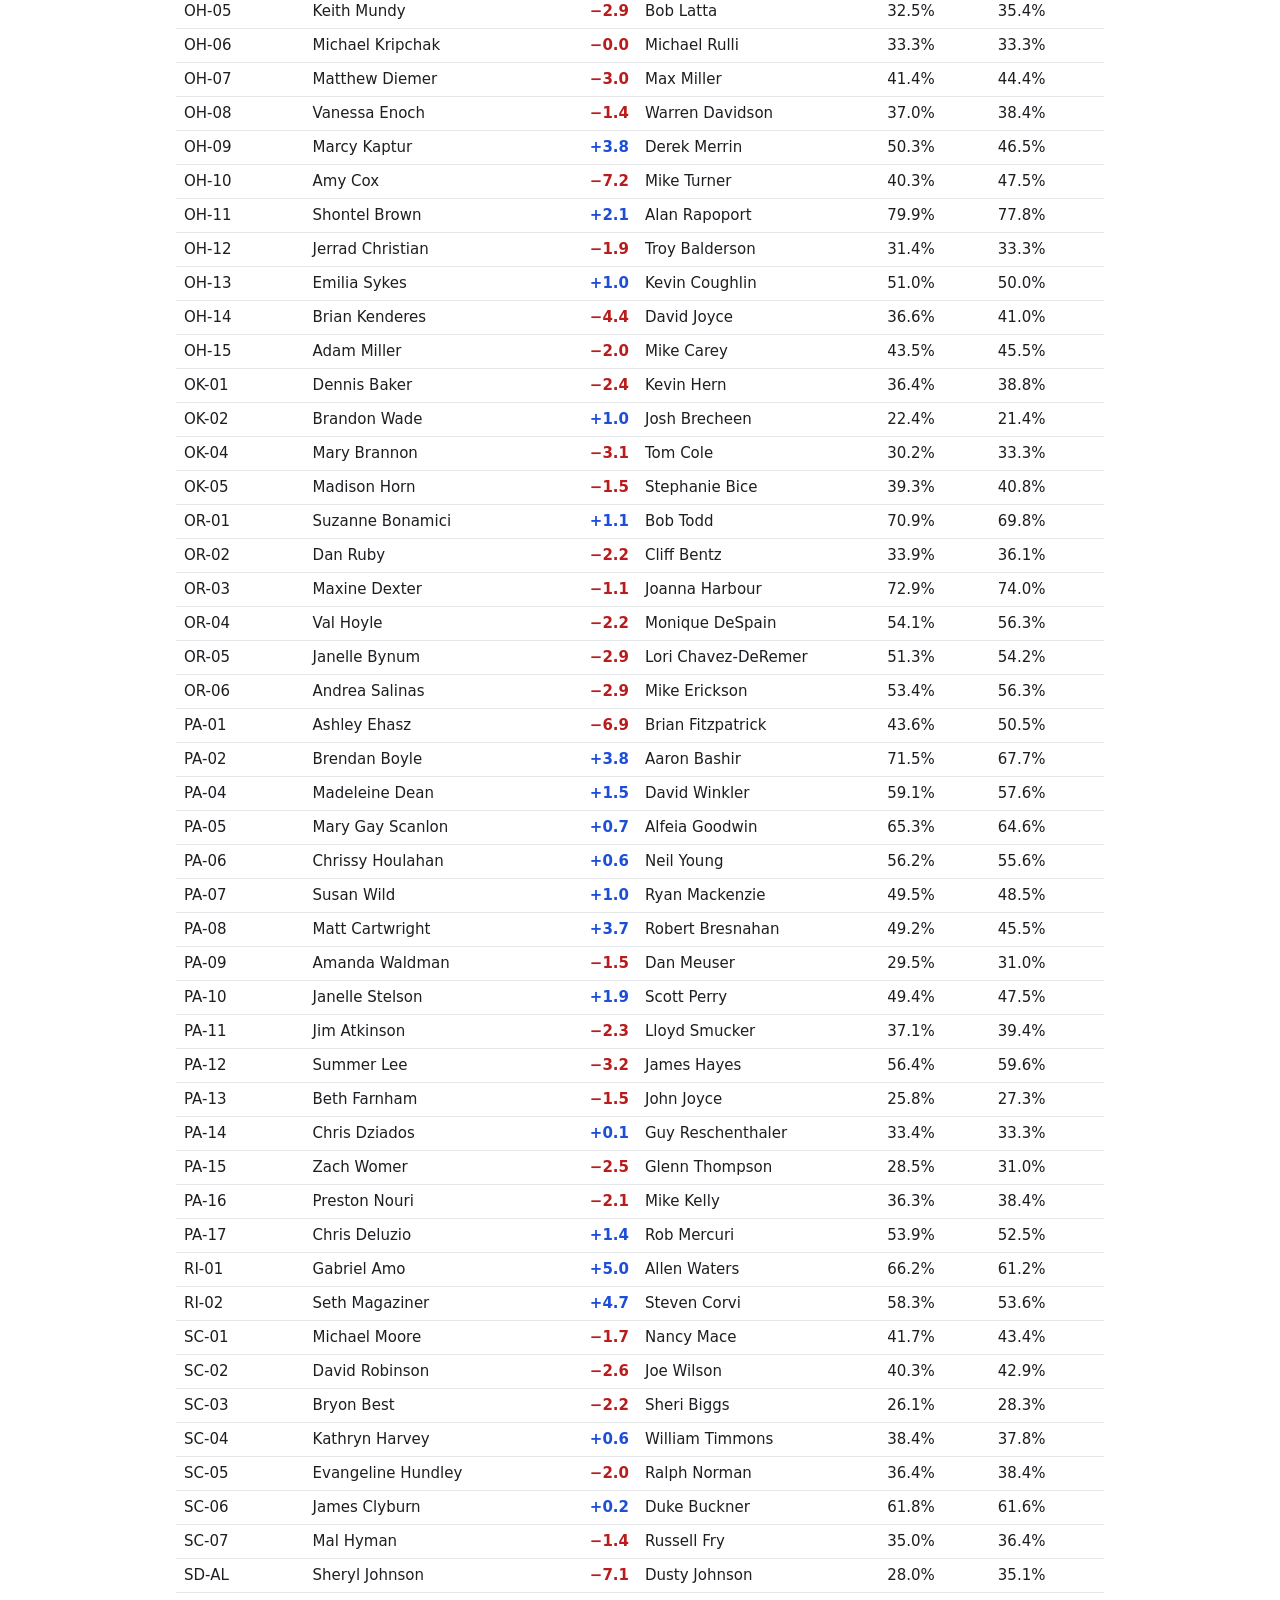
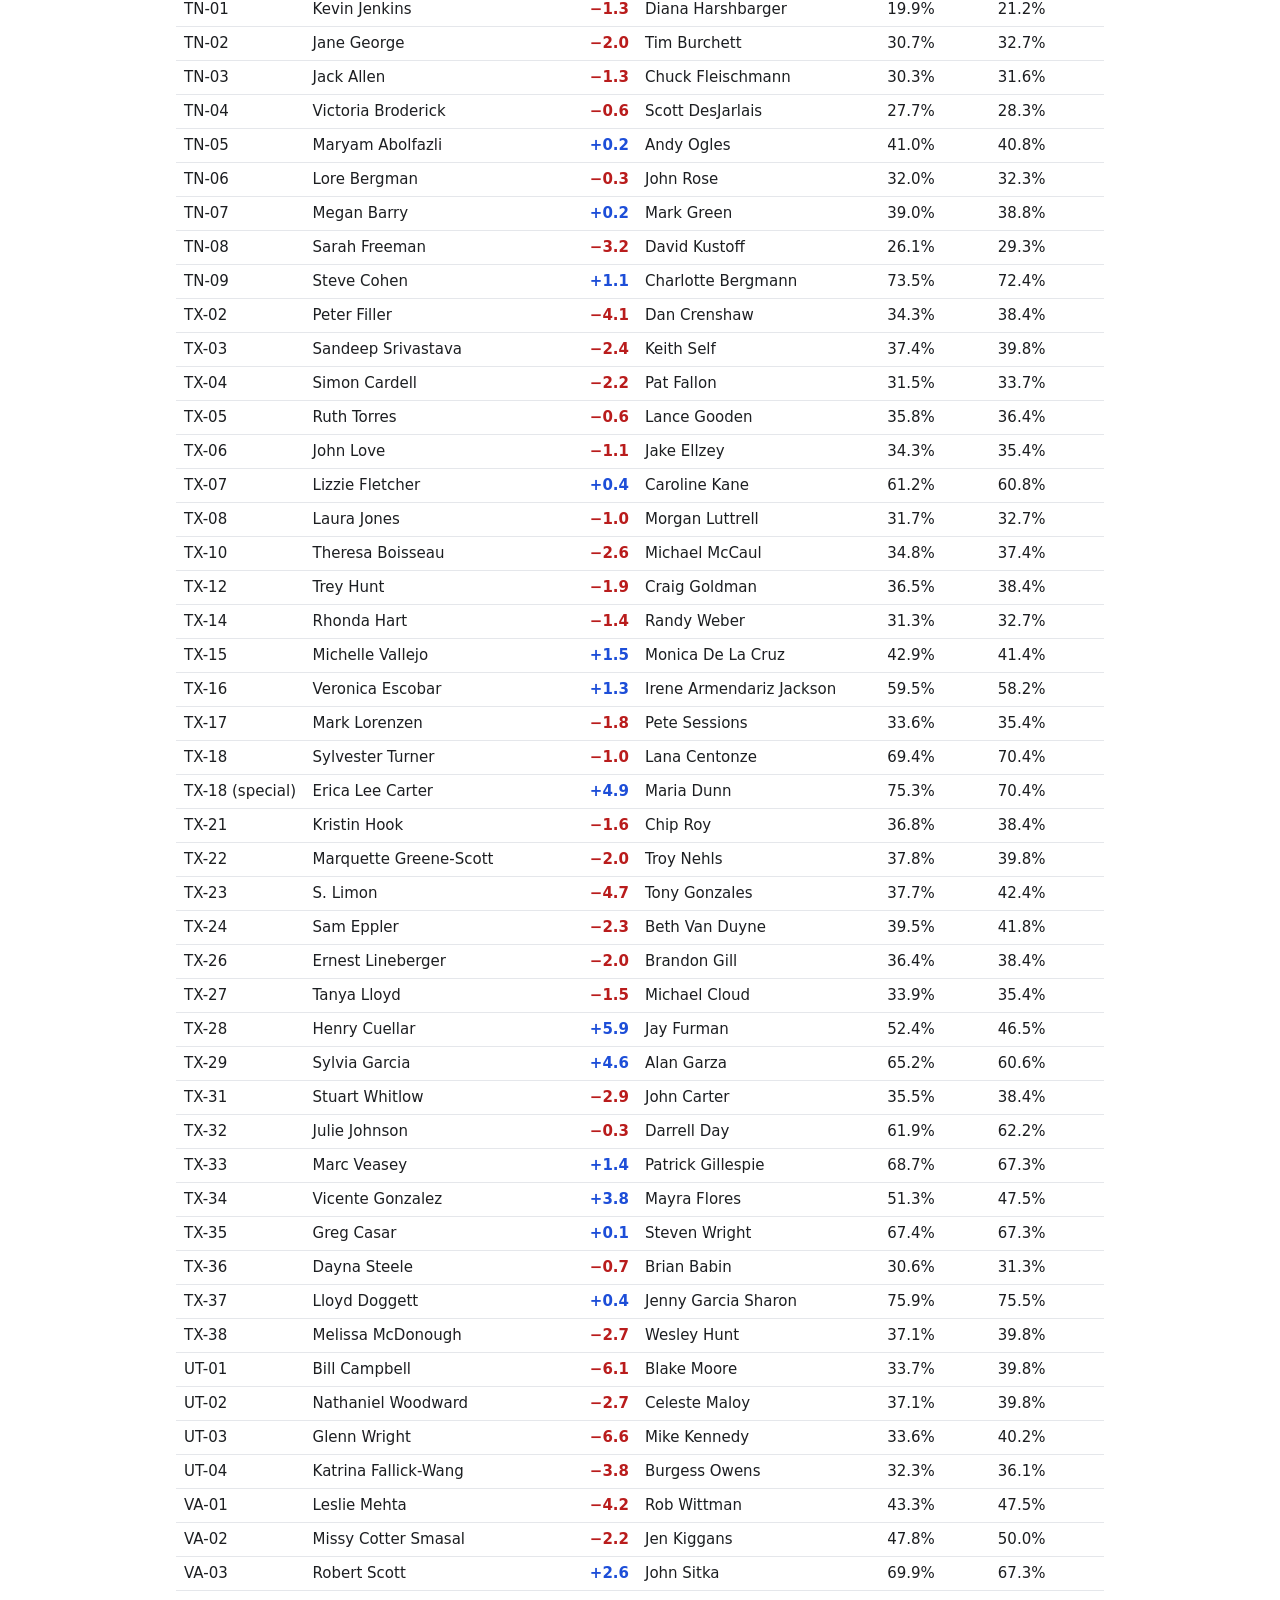
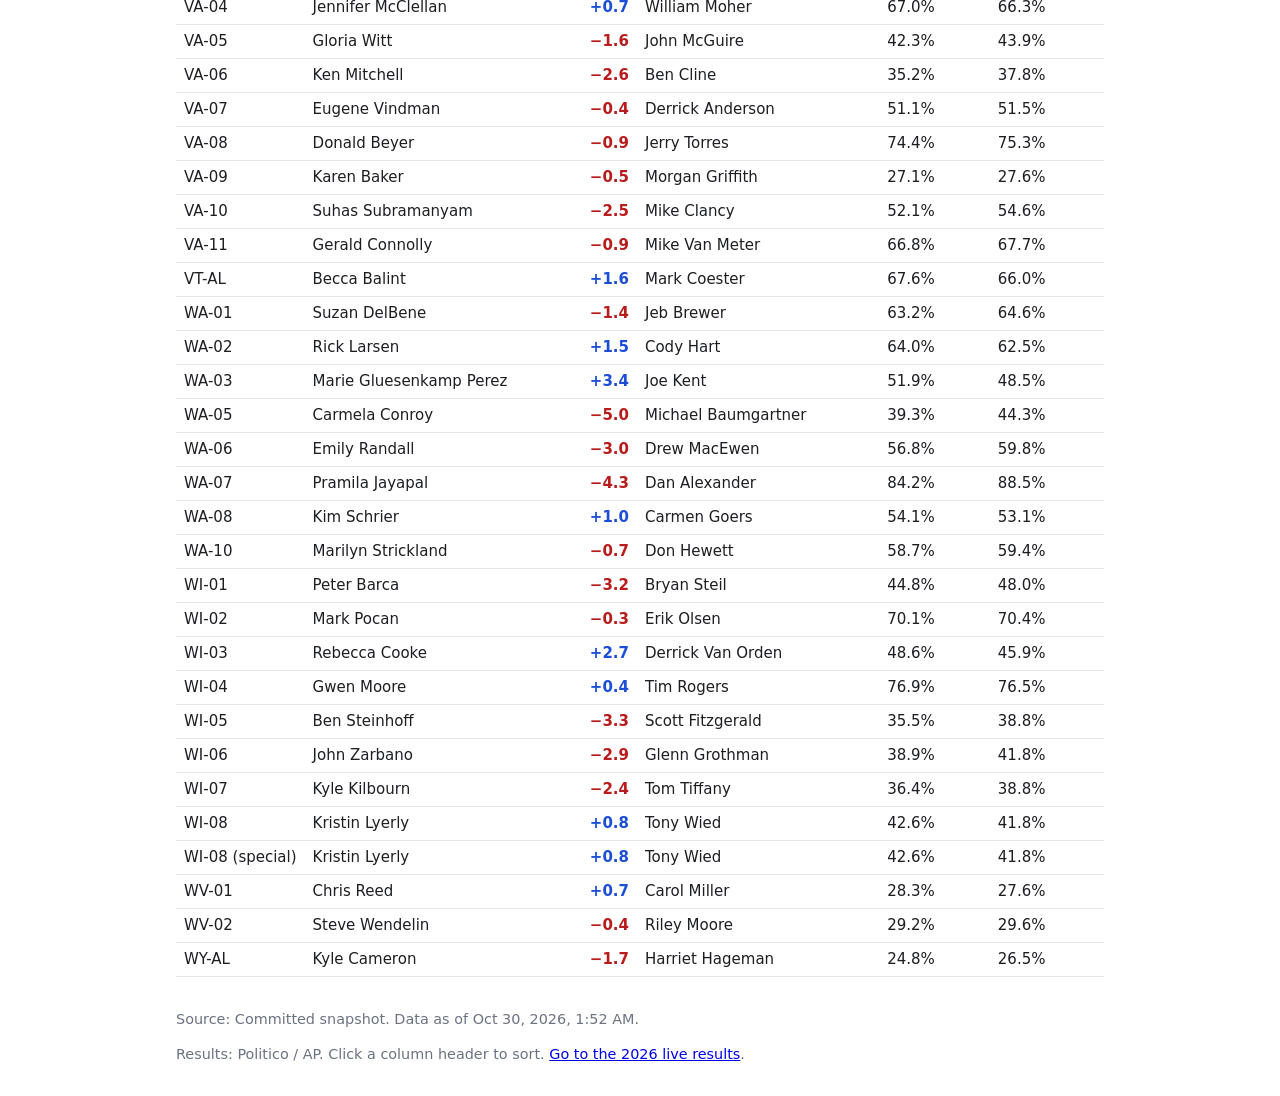
==== commit 35920bb1: "feat: 2026 page on the shared code; 2026 data from the canonical Sheet - index.html is now the 2026 " ====
--- a/2024.html
+++ b/2024.html
@@ -6,7 +6,8 @@
 <title>2024 Data: Democratic over/under-performance</title>
 <link rel="stylesheet" href="style.css">
 </head>
-<body data-dir="data/2024" data-date="2024-11-05" data-live="false">
+<body data-year="2024" data-dir="data/2024" data-date="2024-11-05" data-live="false"
+      data-other-href="index.html" data-other-label="Go to the 2026 live results">
 <header>
   <h1>2024 Data: How far are Democrats over- or under-performing?</h1>
   <p class="sub">Dem two-party share (D / (D + R)) minus Harris's 2024 two-party share in the same state or district.
@@ -22,7 +23,7 @@
 <main id="sections"></main>
 <footer>
   <p id="source"></p>
-  <p>Results: Politico / AP. Click a column header to sort.</p>
+  <p>Results: Politico / AP. Click a column header to sort. <a id="other-page" href="index.html">Go to the 2026 live results</a>.</p>
 </footer>
 <script type="module" src="app.js"></script>
 </body>
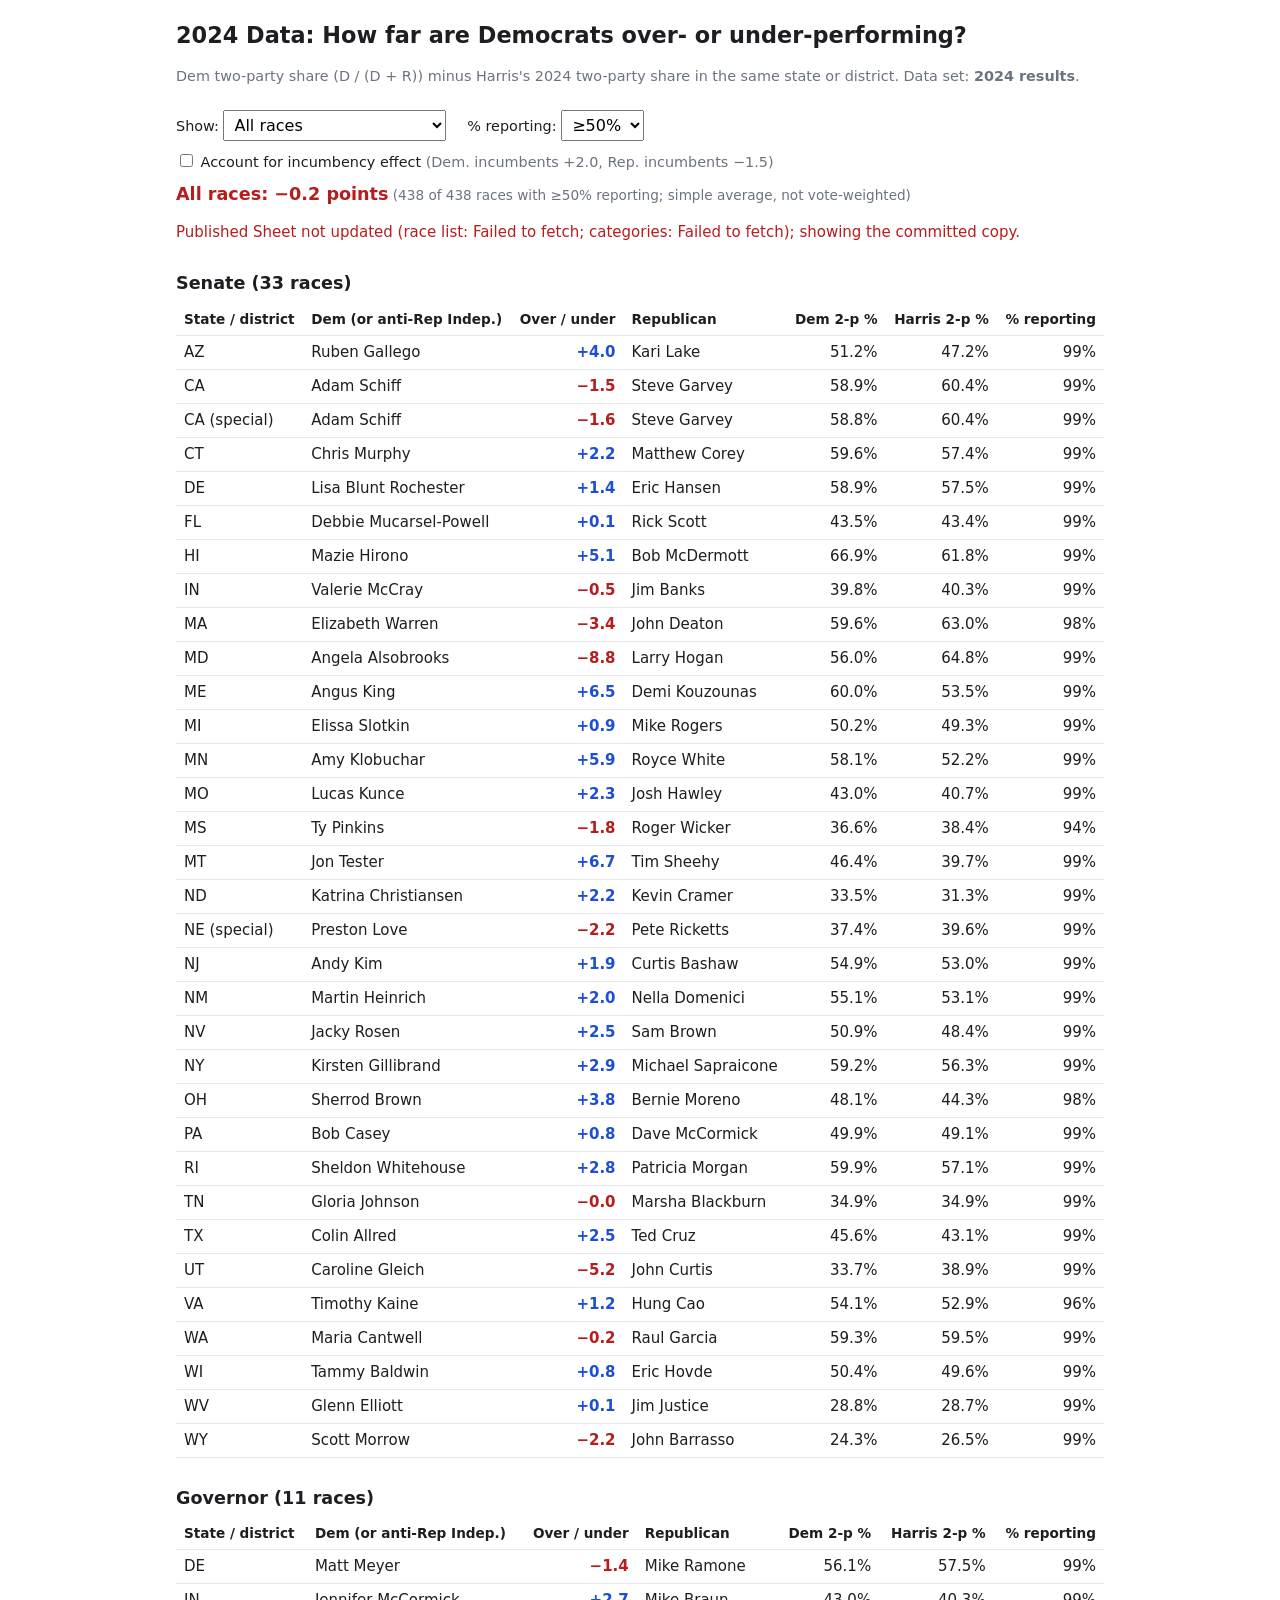
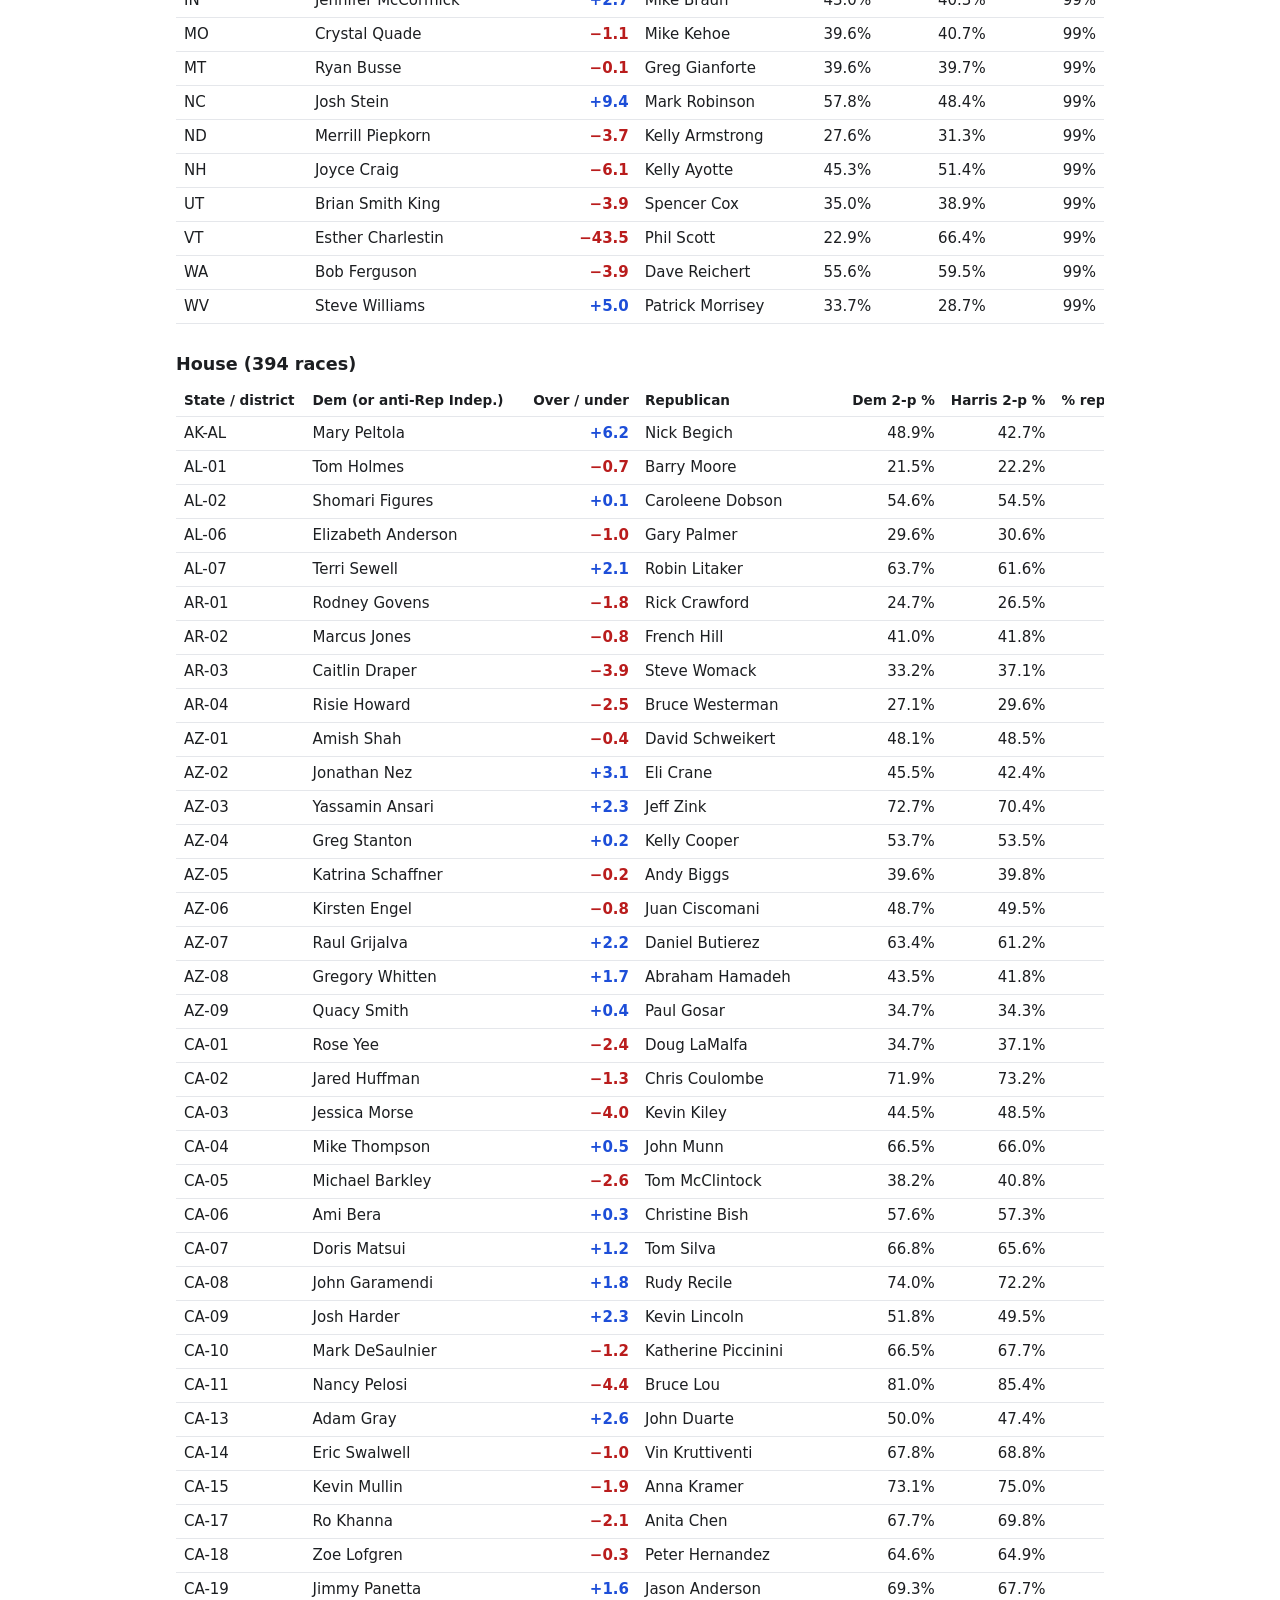
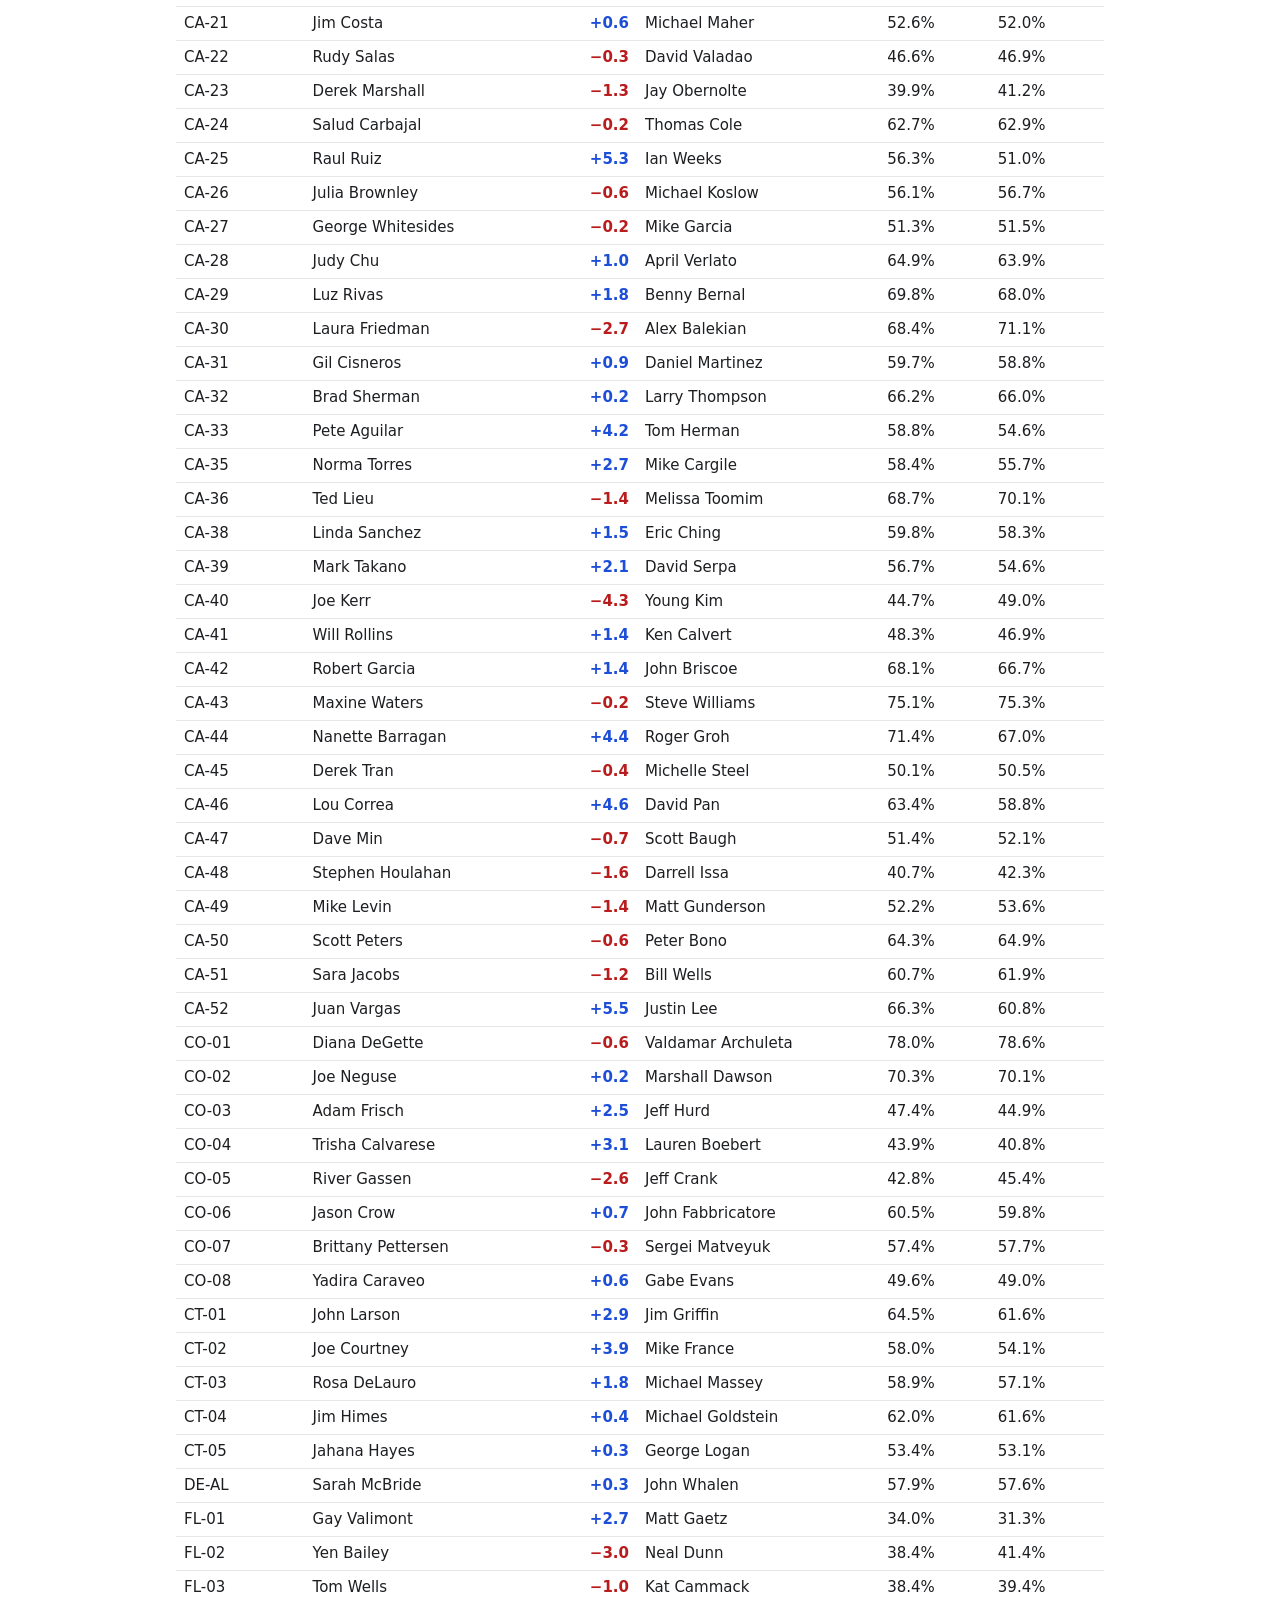
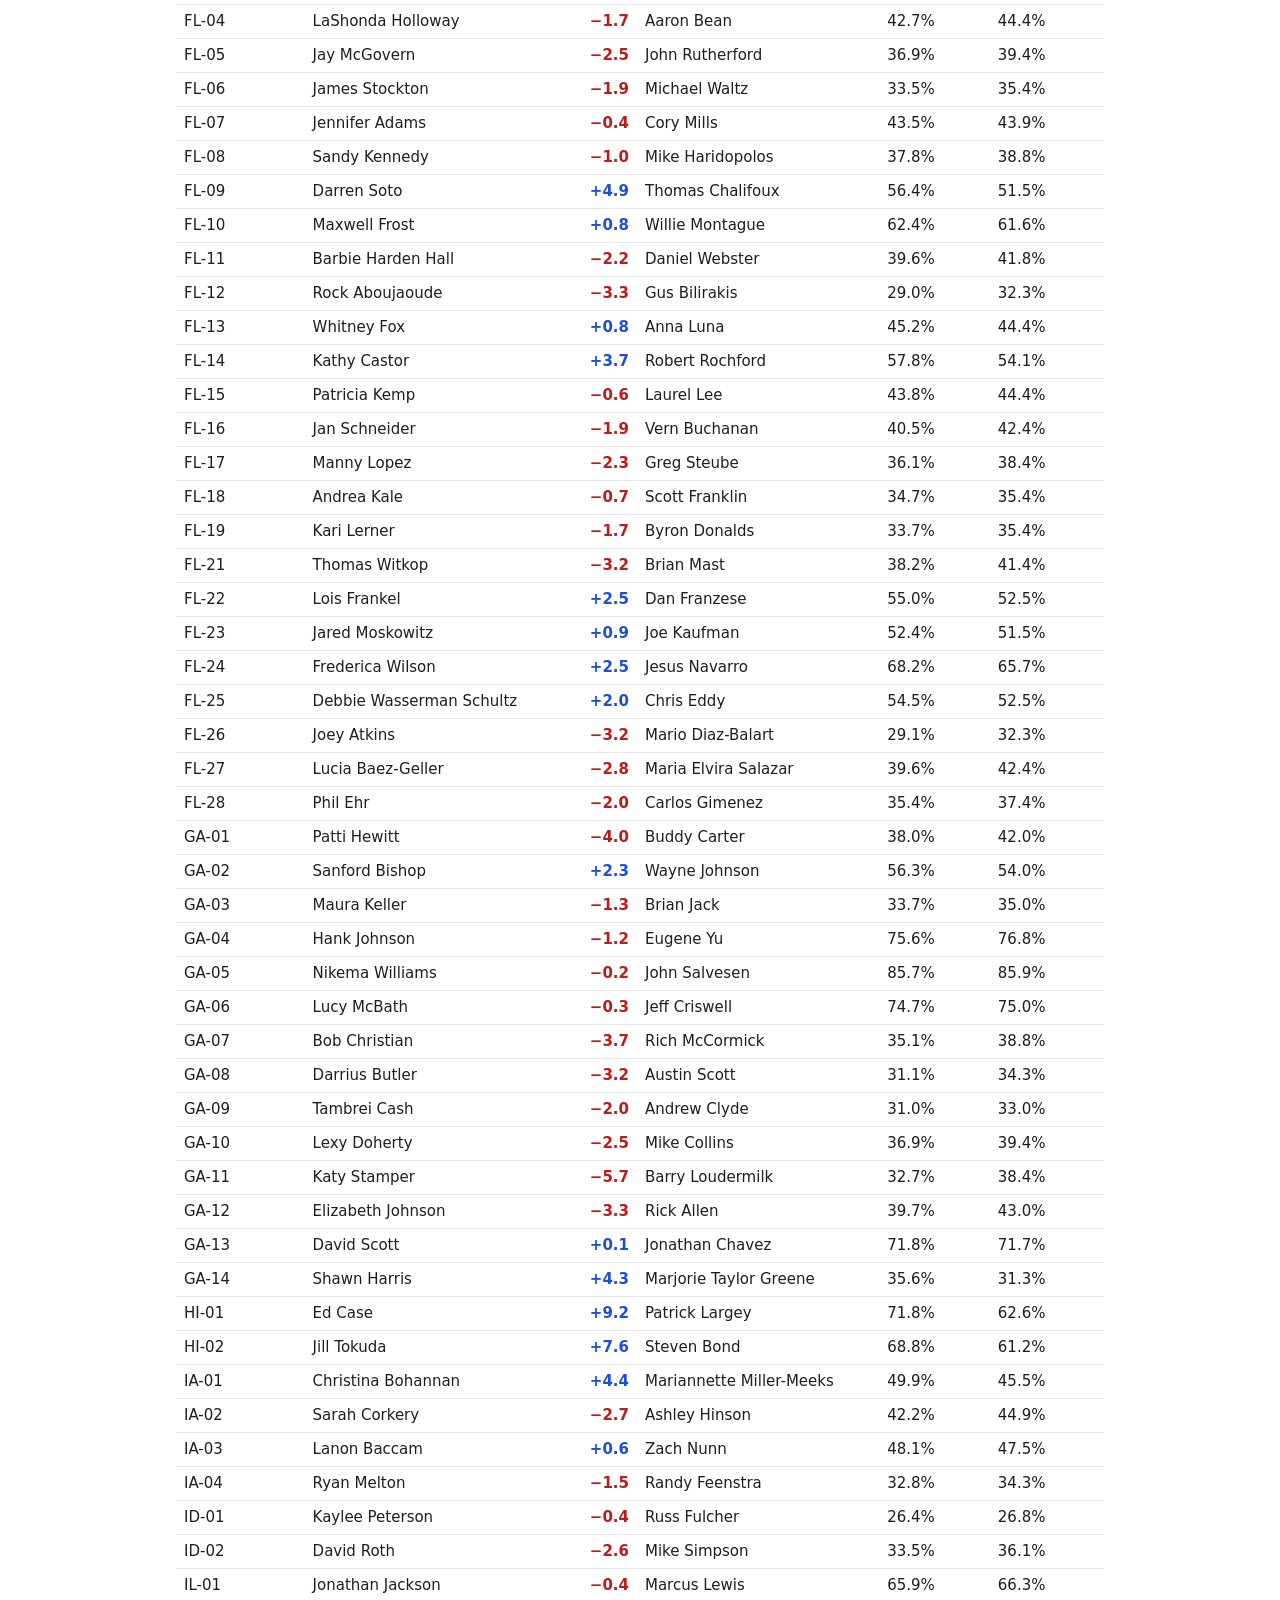
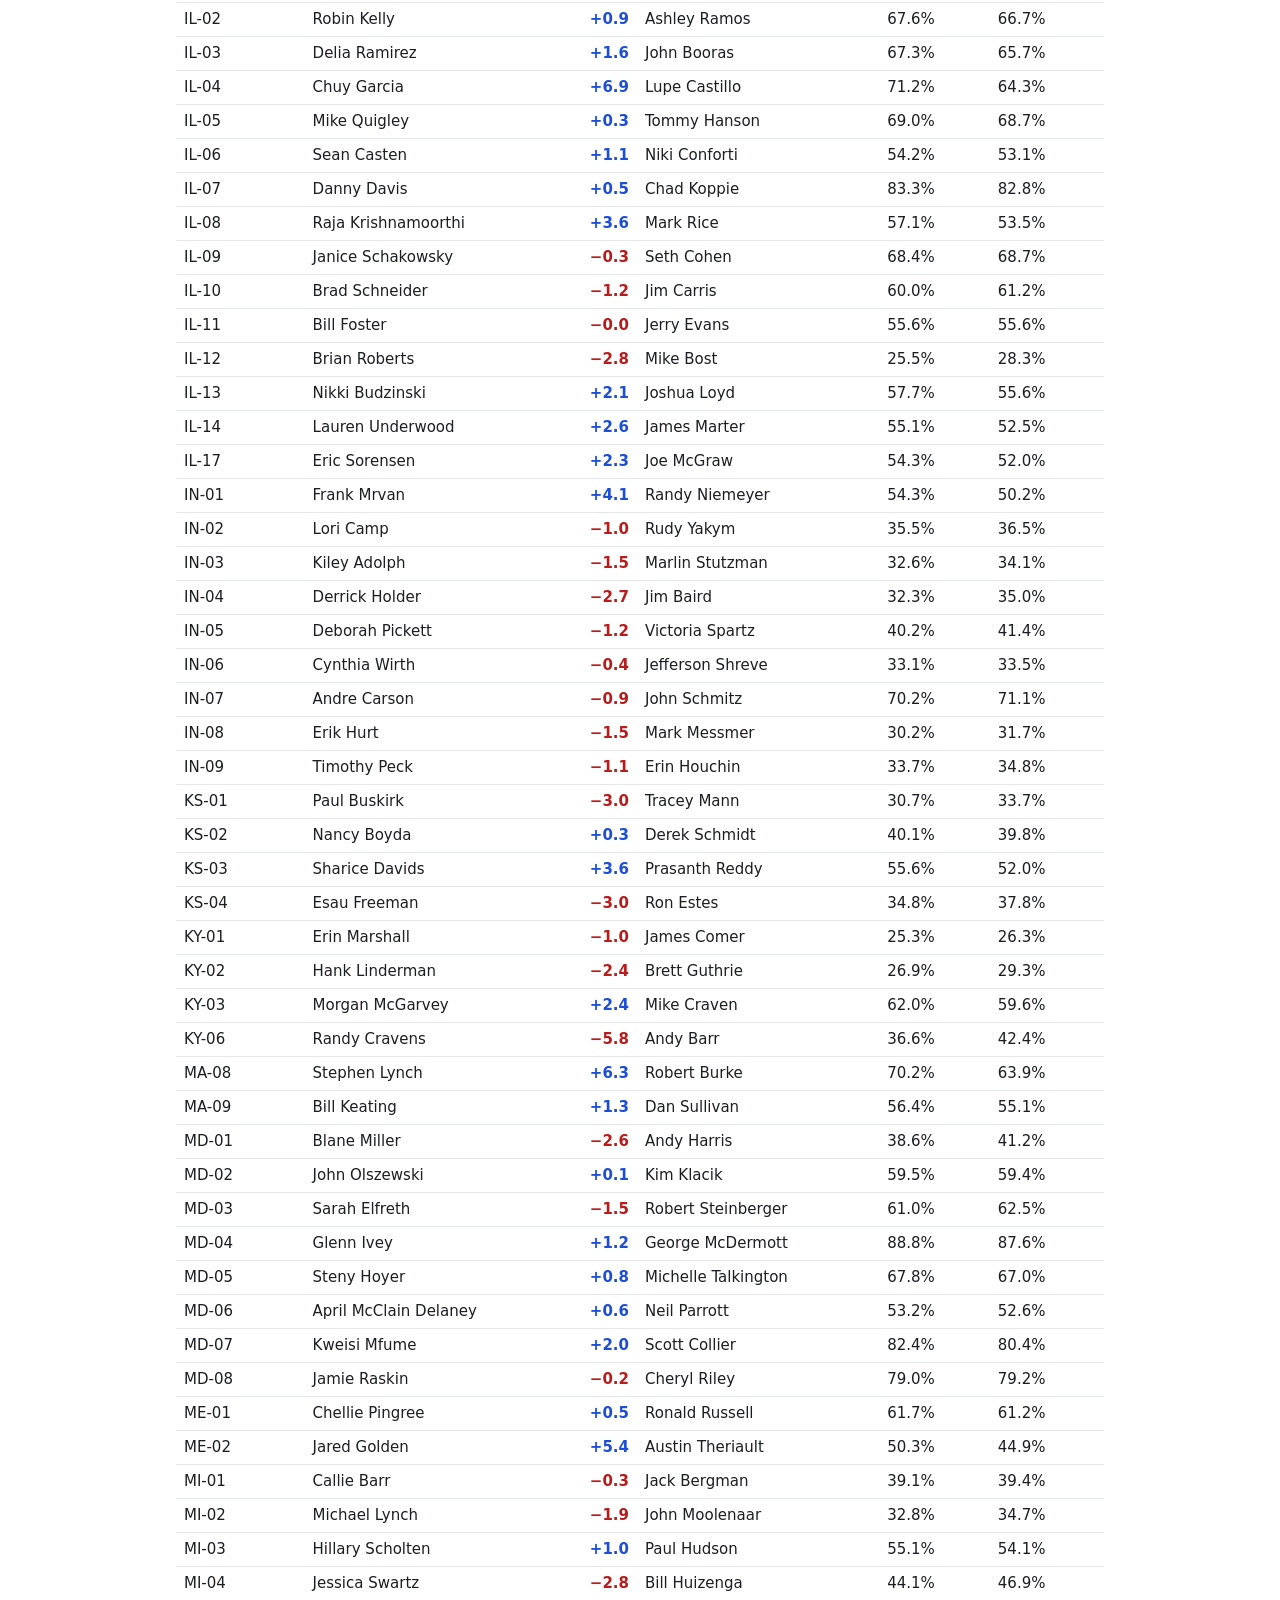
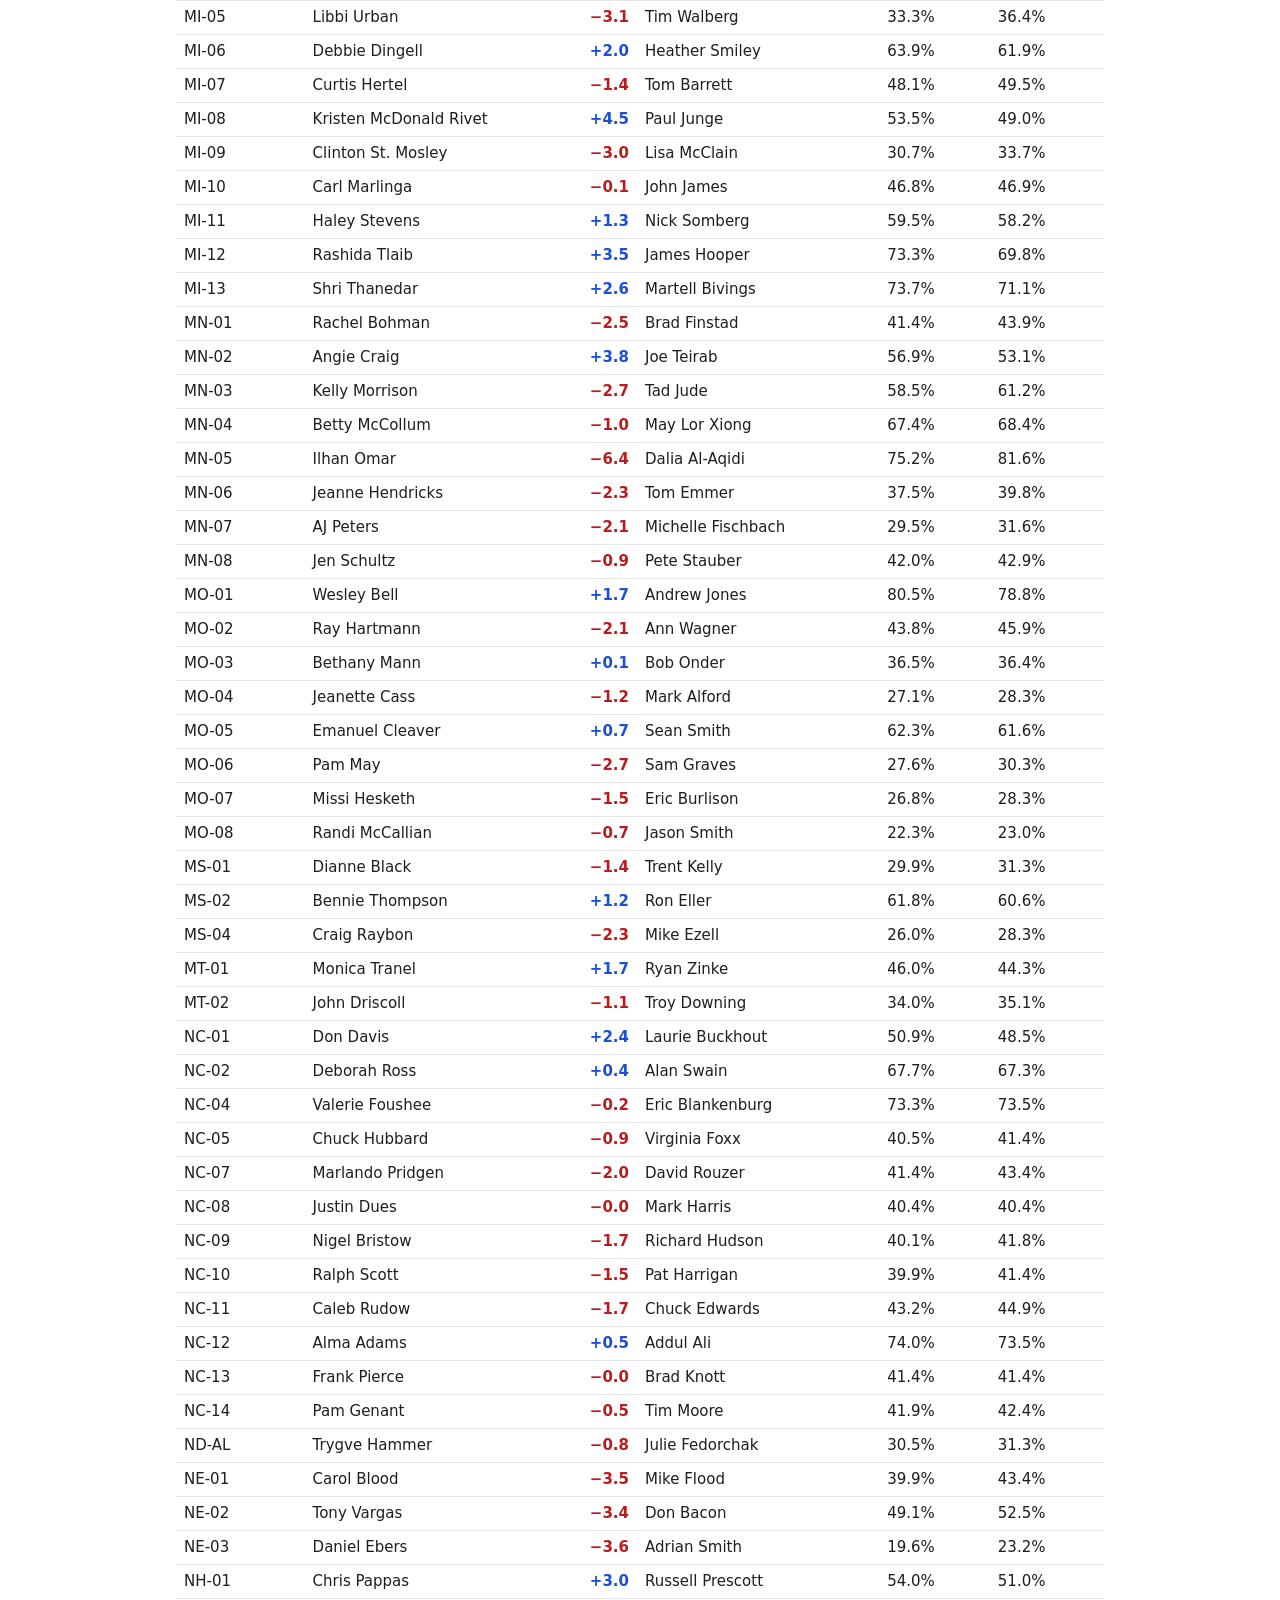
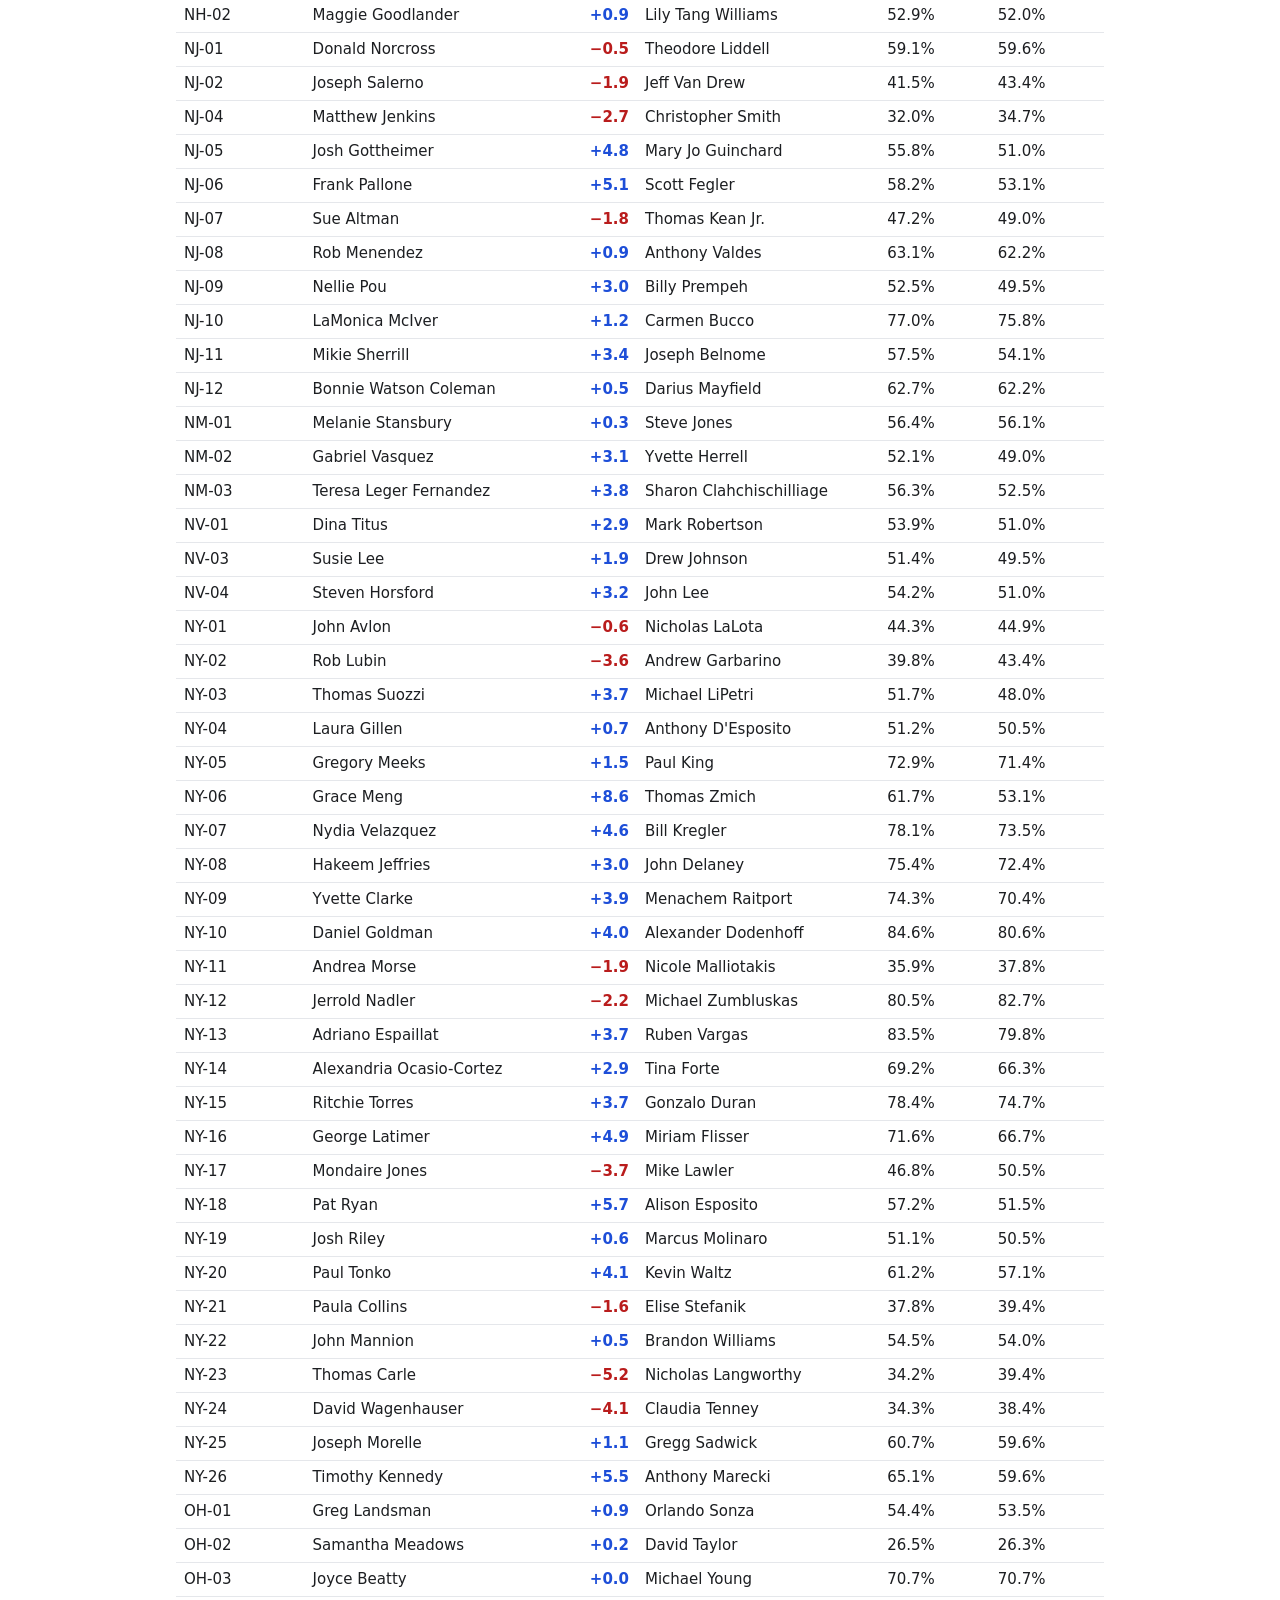
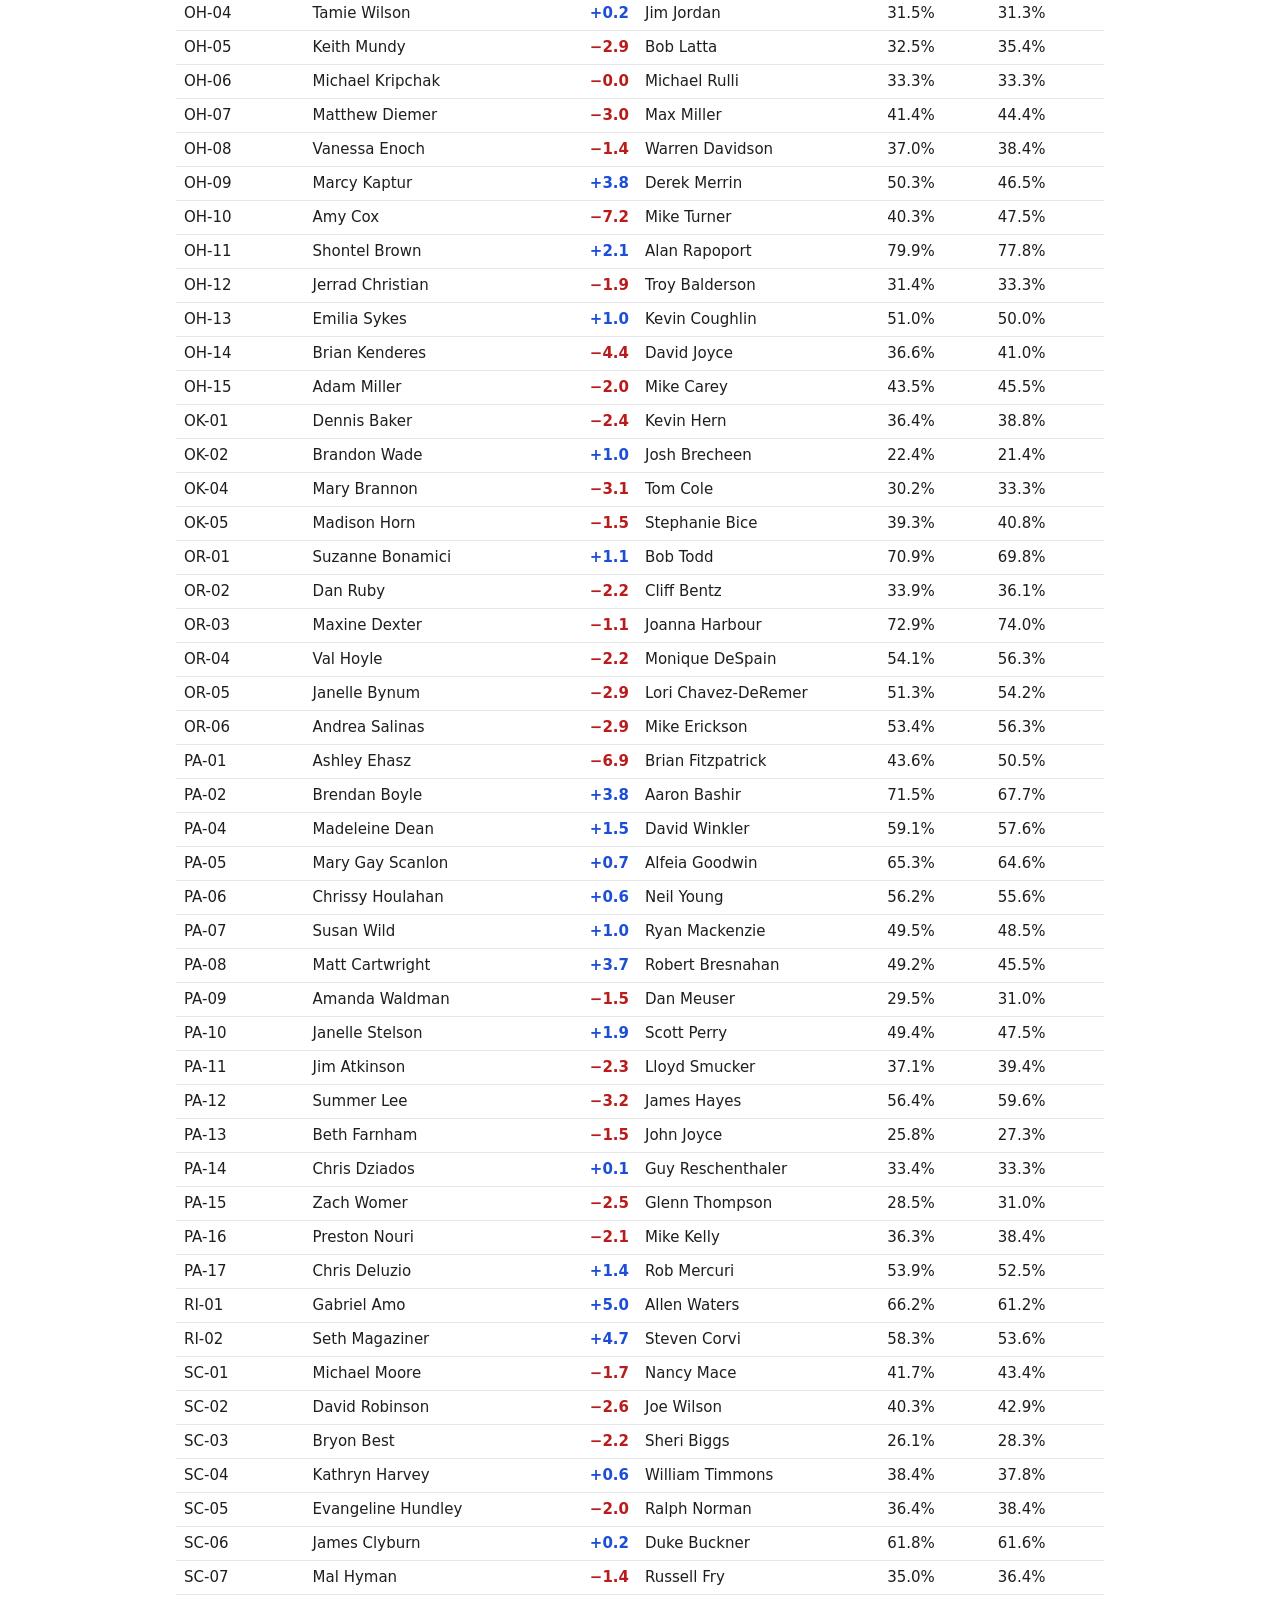
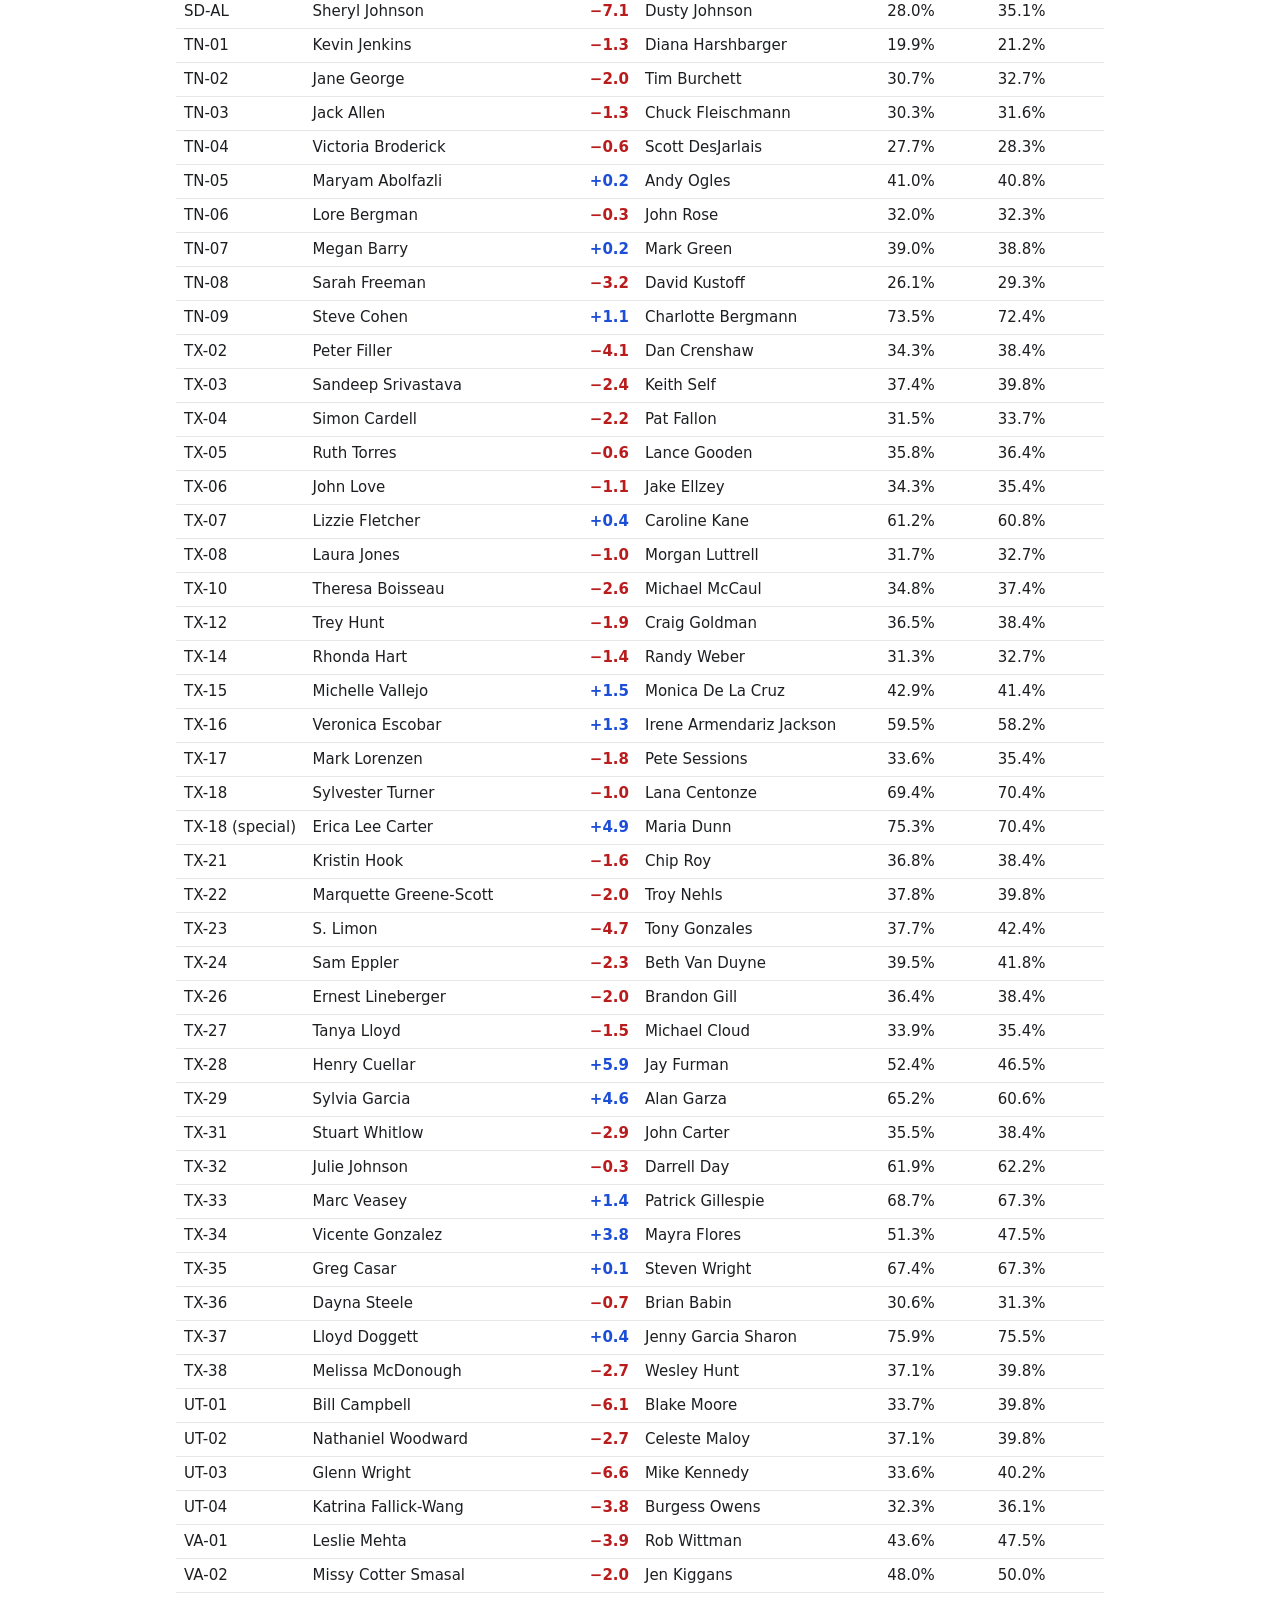
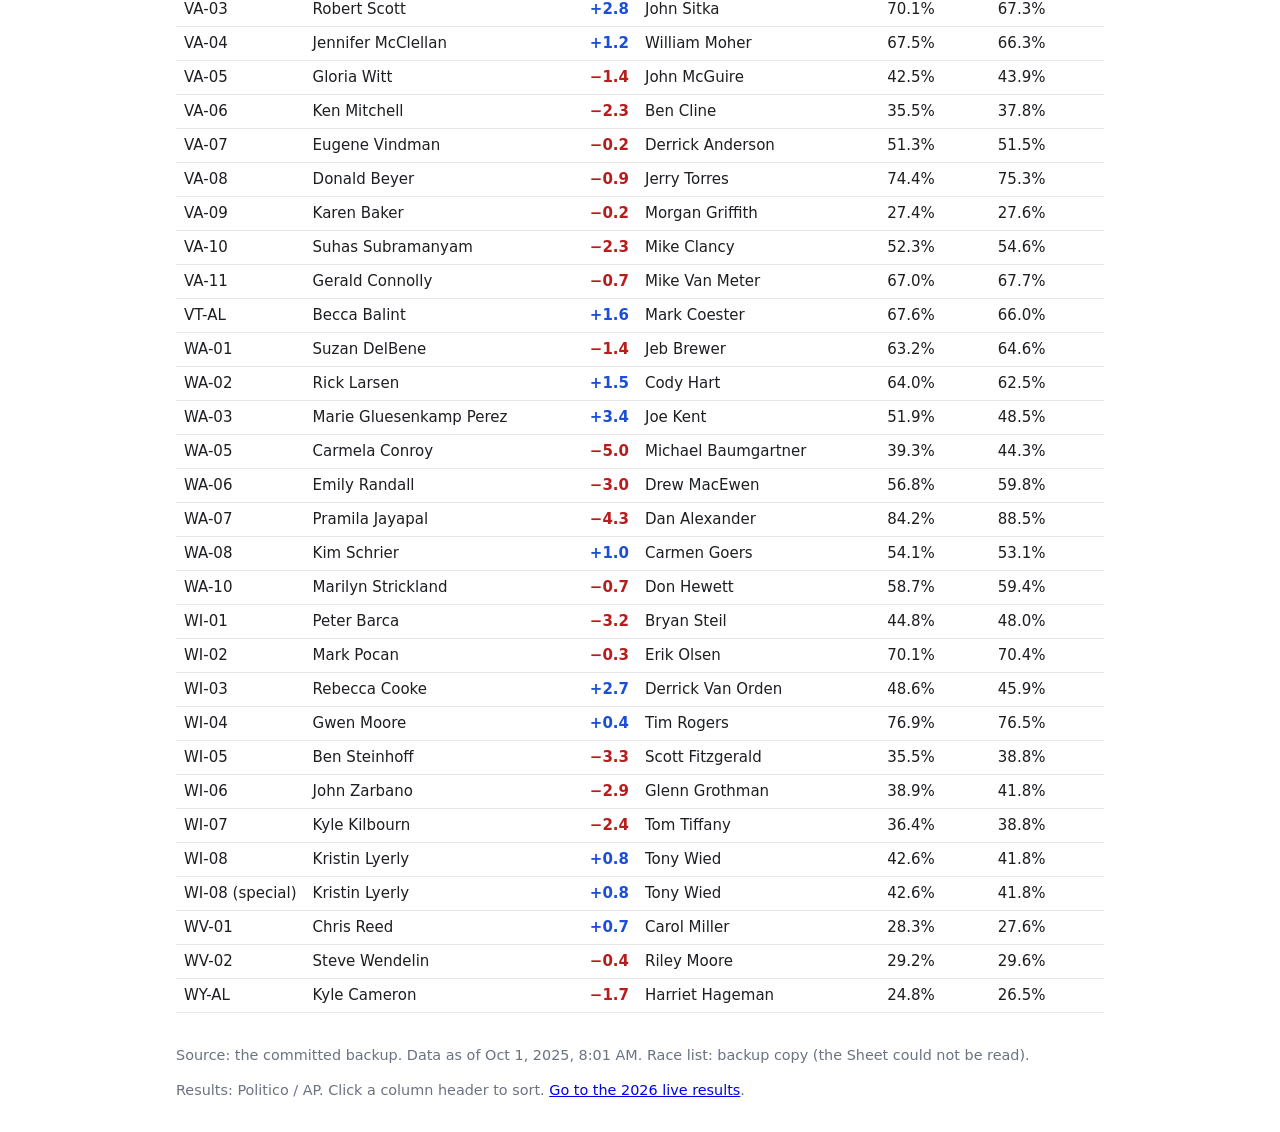
==== commit cad3cb20: "feat(revamp, stage 2): wire the one code path into both pages - app.js: committed Sheet copy drawn f" ====
--- a/2024.html
+++ b/2024.html
@@ -6,7 +6,9 @@
 <title>2024 Data: Democratic over/under-performance</title>
 <link rel="stylesheet" href="style.css">
 </head>
-<body data-year="2024" data-dir="data/2024" data-date="2024-11-05" data-live="false"
+<body data-year="2024" data-dir="data/2024" data-date="2024-11-05" data-poll="false"
+      data-sheet-url="https://docs.google.com/spreadsheets/d/e/2PACX-1vT2RNqXCow5krUoTdfdxFFWdEAvsjgI-Q6mSKkPvooNhk3o1Qf-svmb-WT36E9hcLkE3p8sXyCelcU0/pub?gid=0&amp;single=true&amp;output=csv"
+      data-categories-url="https://docs.google.com/spreadsheets/d/e/2PACX-1vT2RNqXCow5krUoTdfdxFFWdEAvsjgI-Q6mSKkPvooNhk3o1Qf-svmb-WT36E9hcLkE3p8sXyCelcU0/pub?gid=1431008735&amp;single=true&amp;output=csv"
       data-other-href="index.html" data-other-label="Go to the 2026 live results">
 <header>
   <h1>2024 Data: How far are Democrats over- or under-performing?</h1>
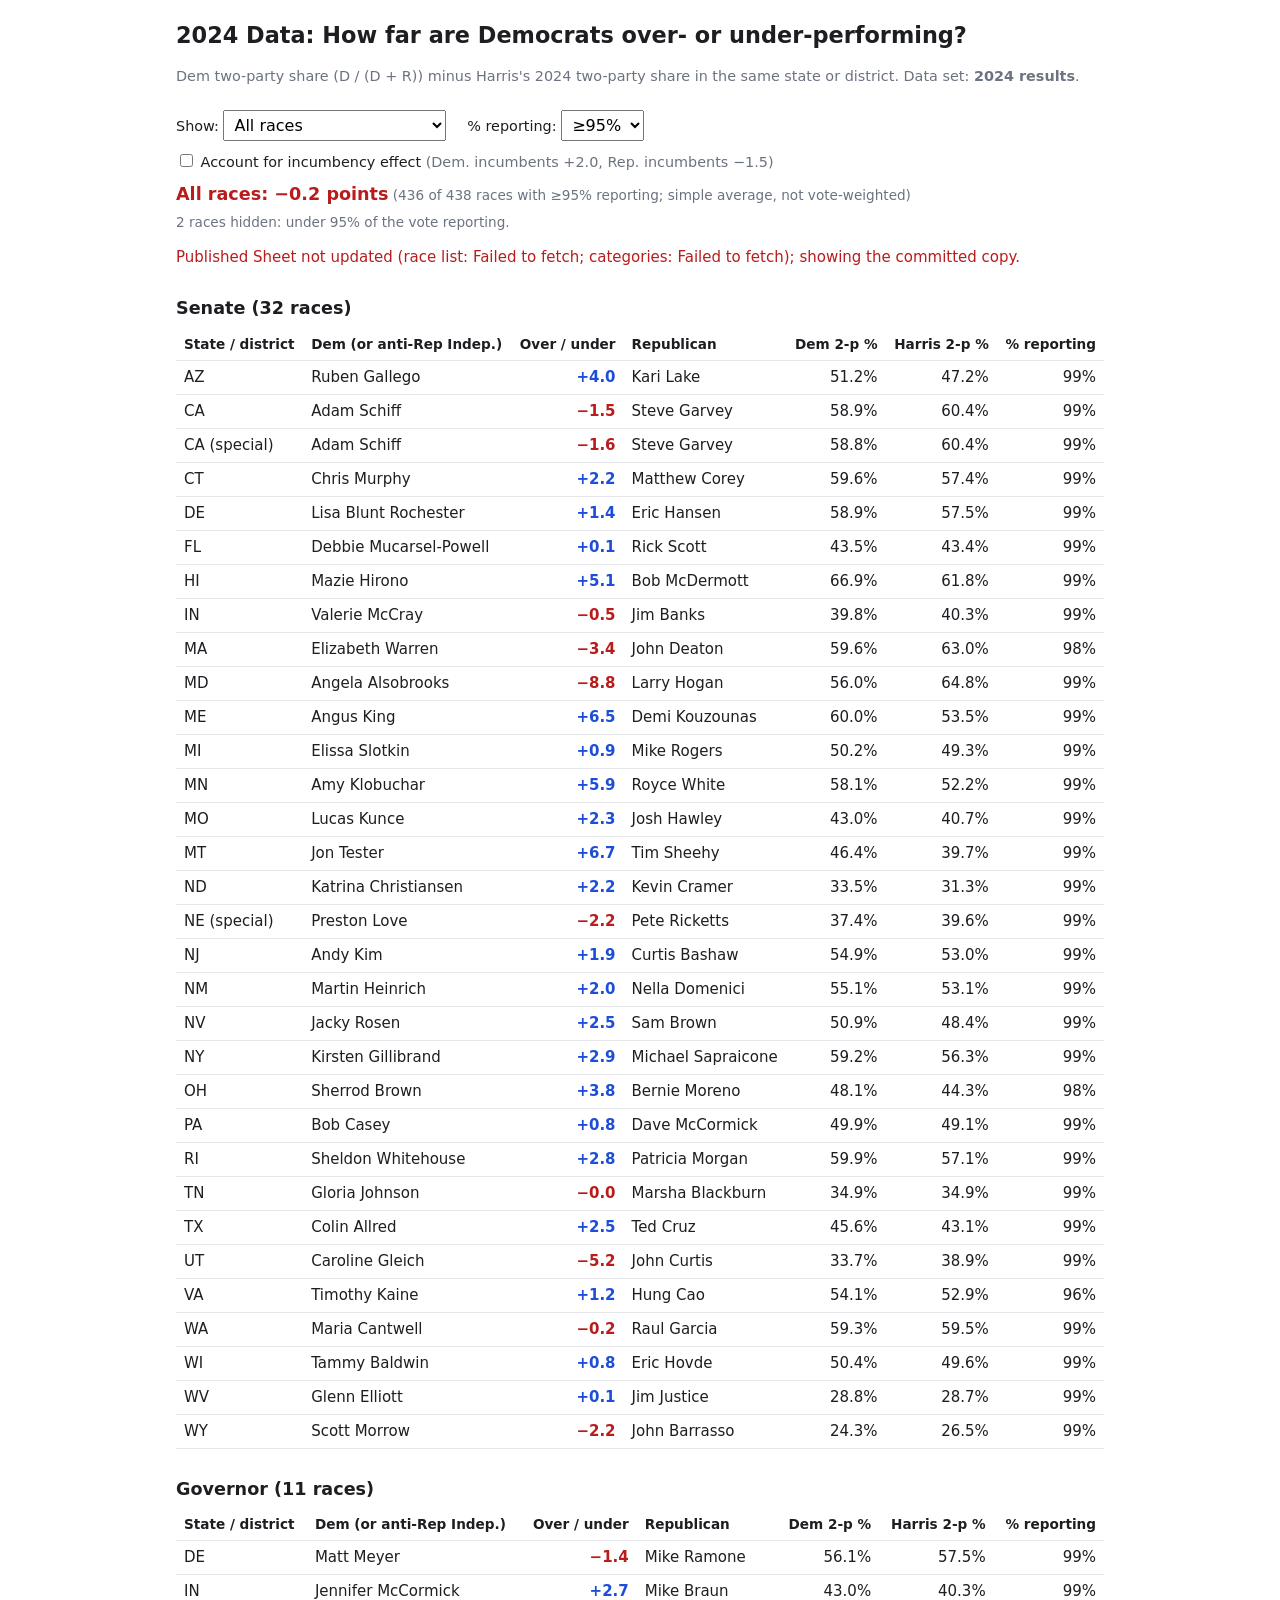
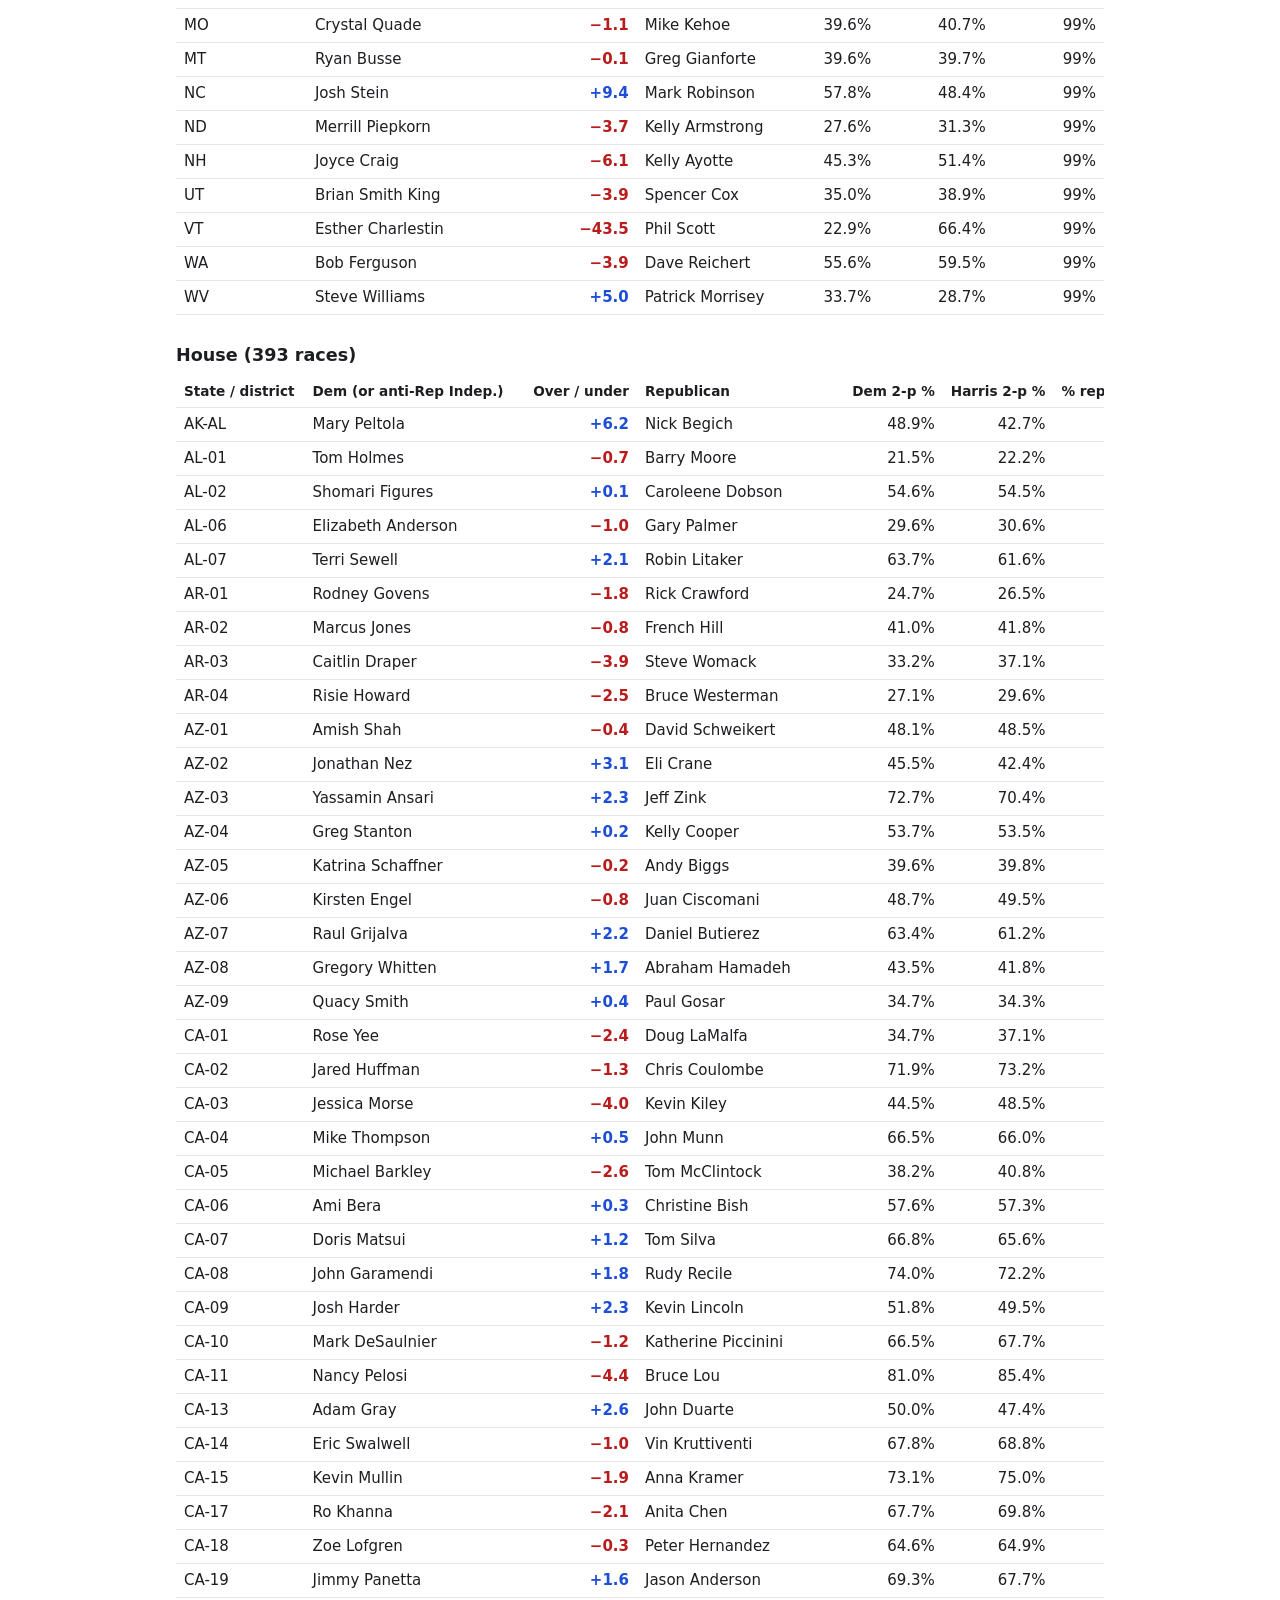
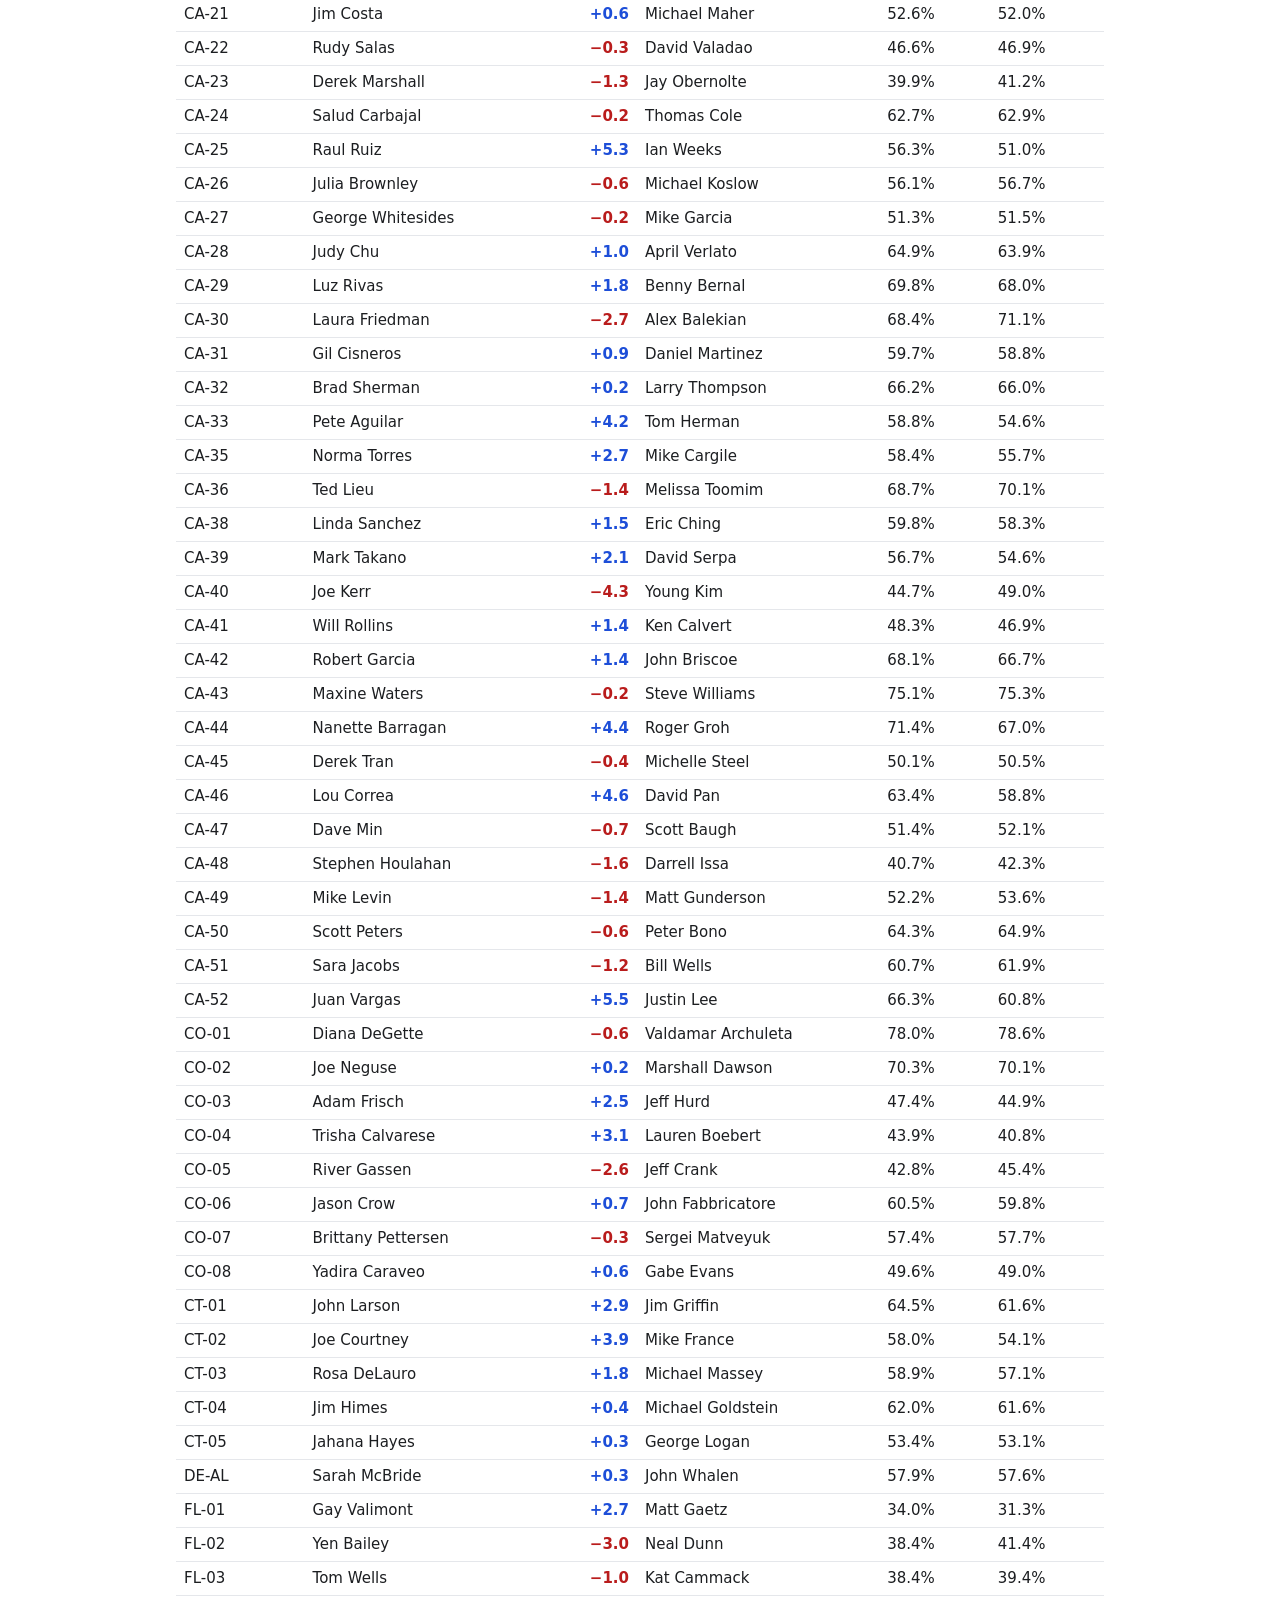
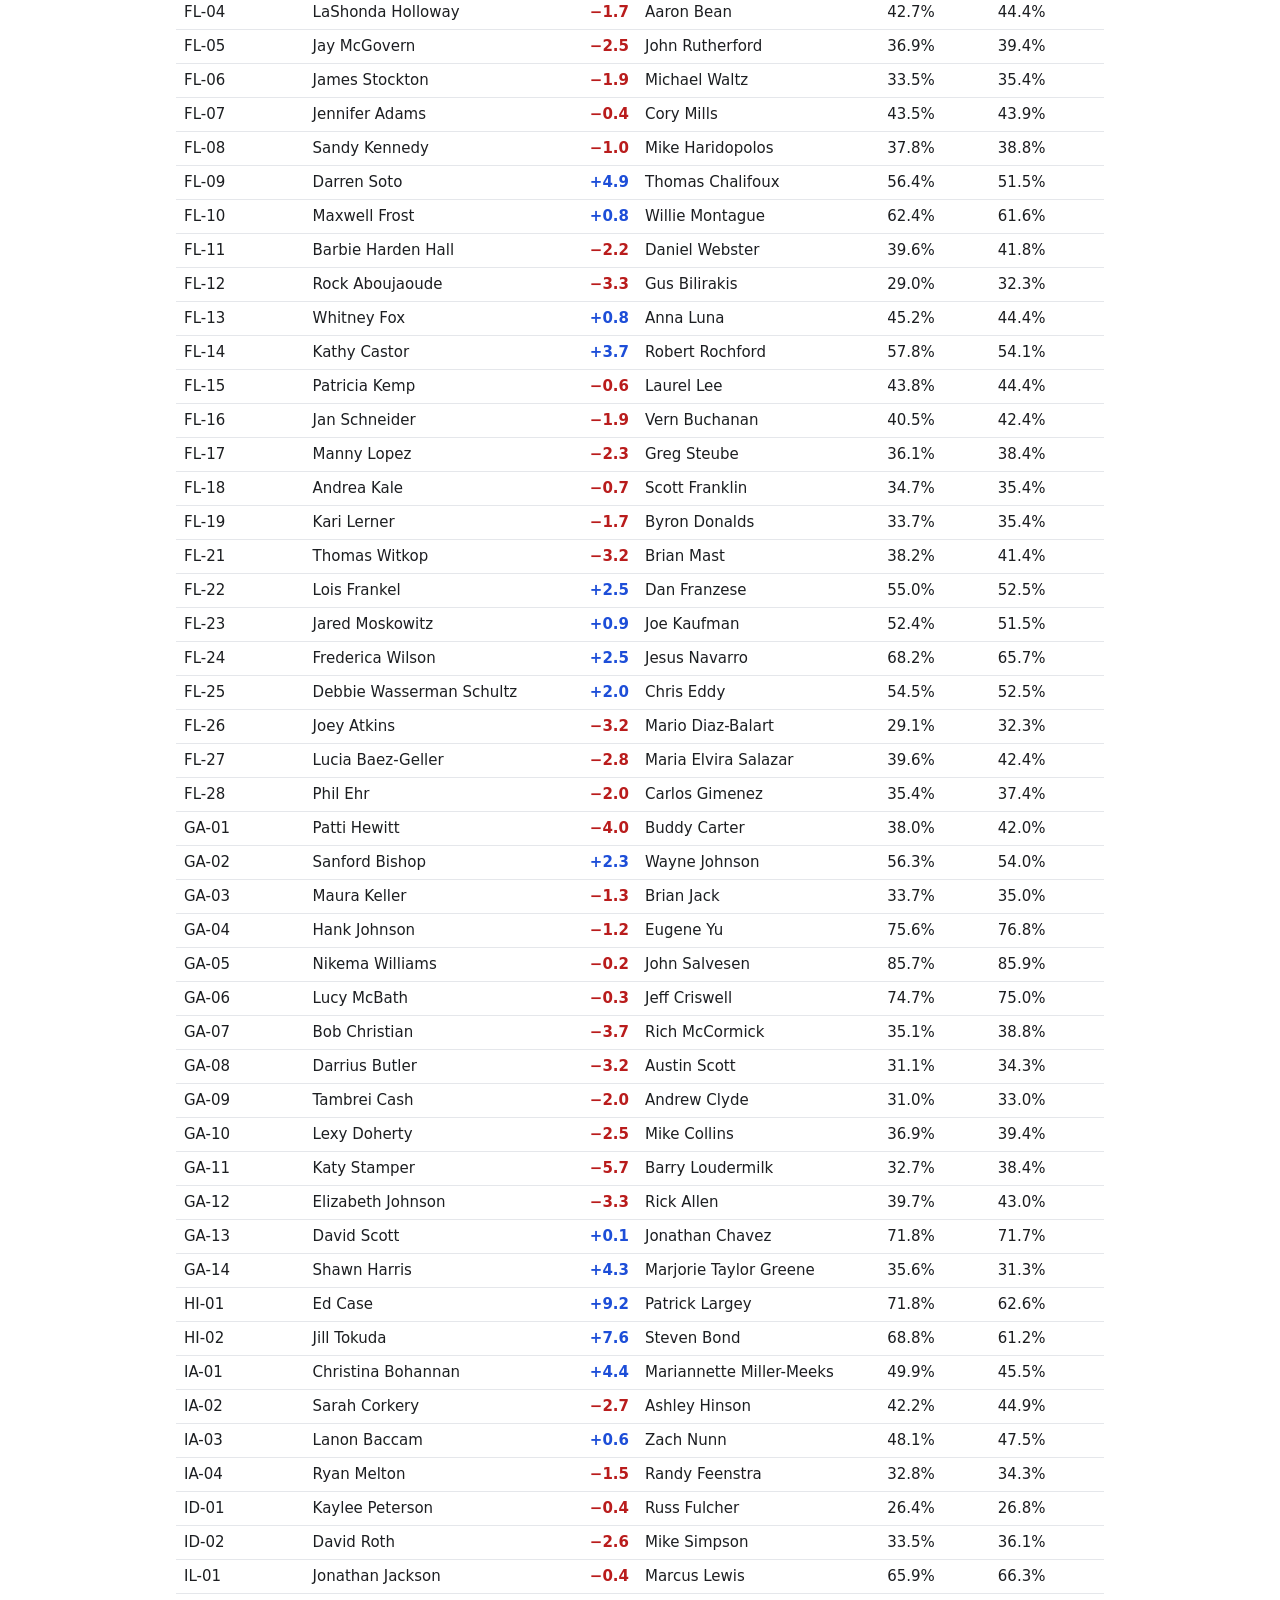
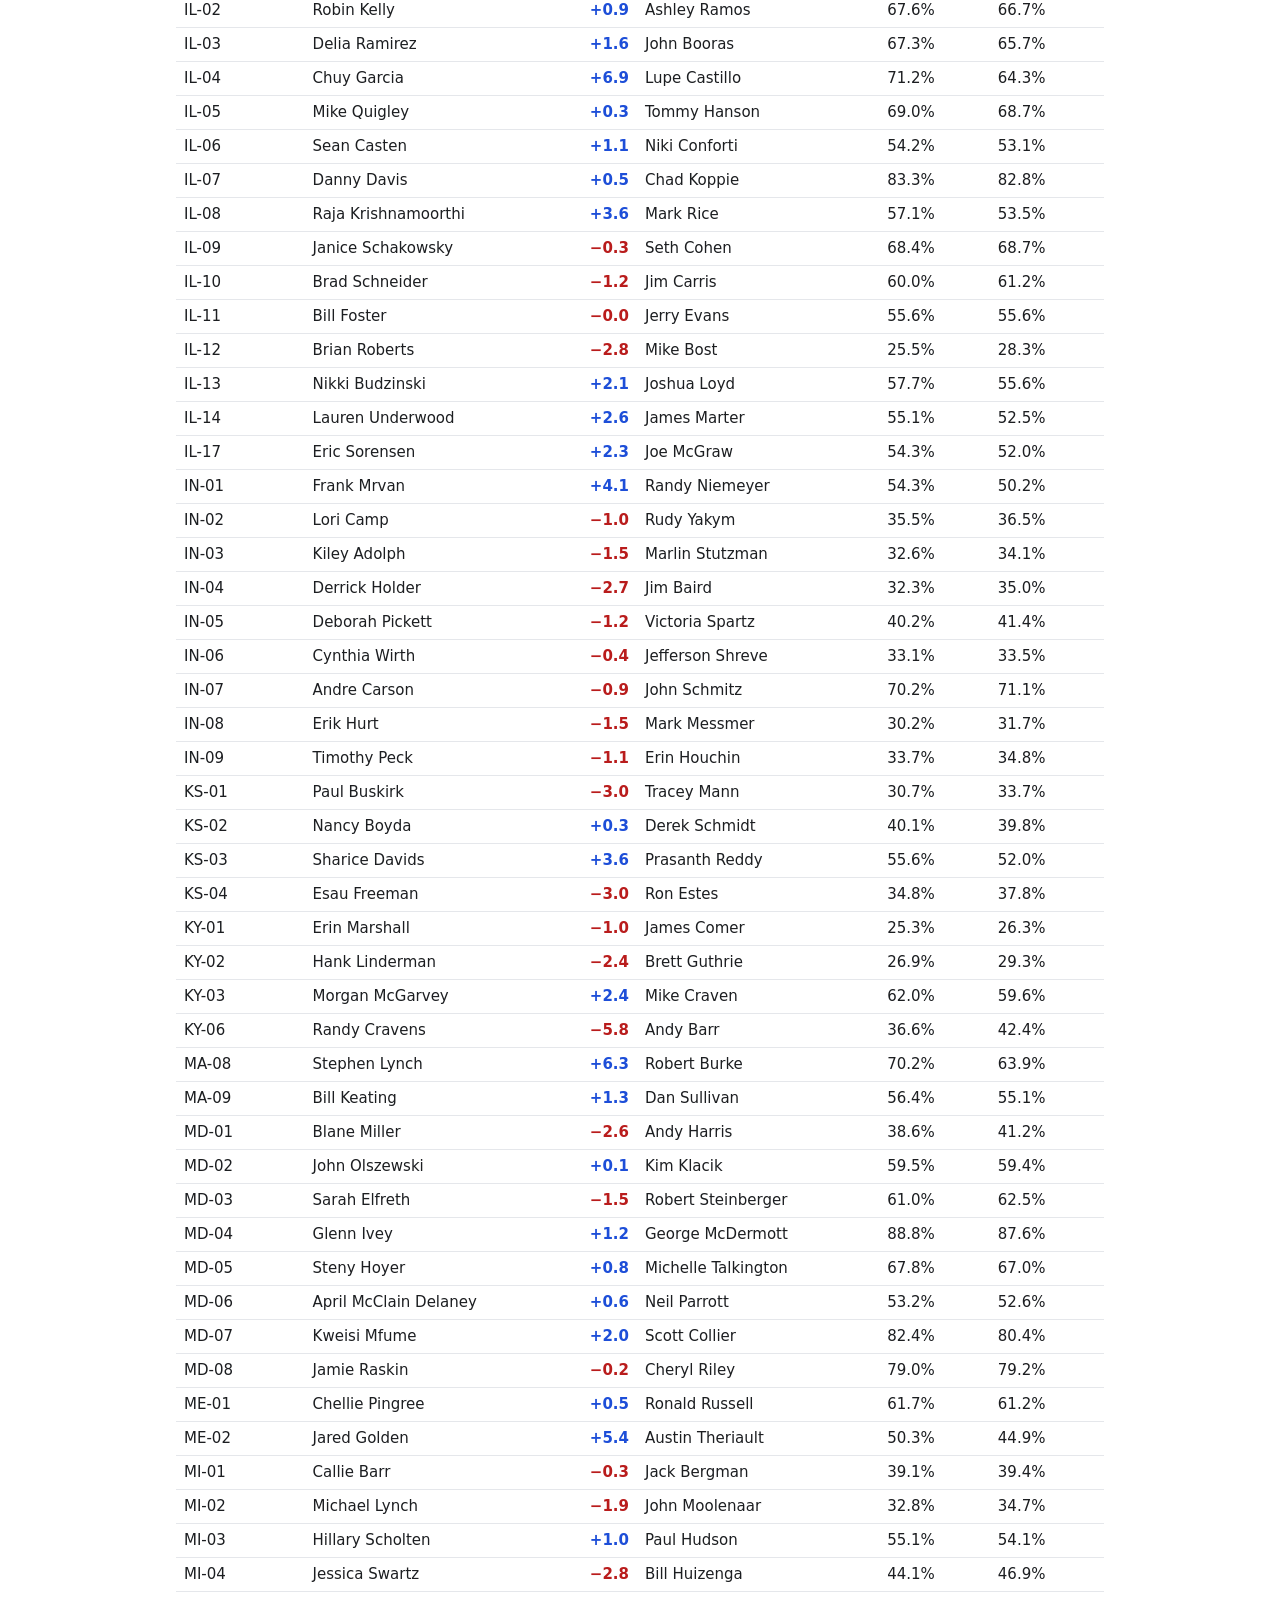
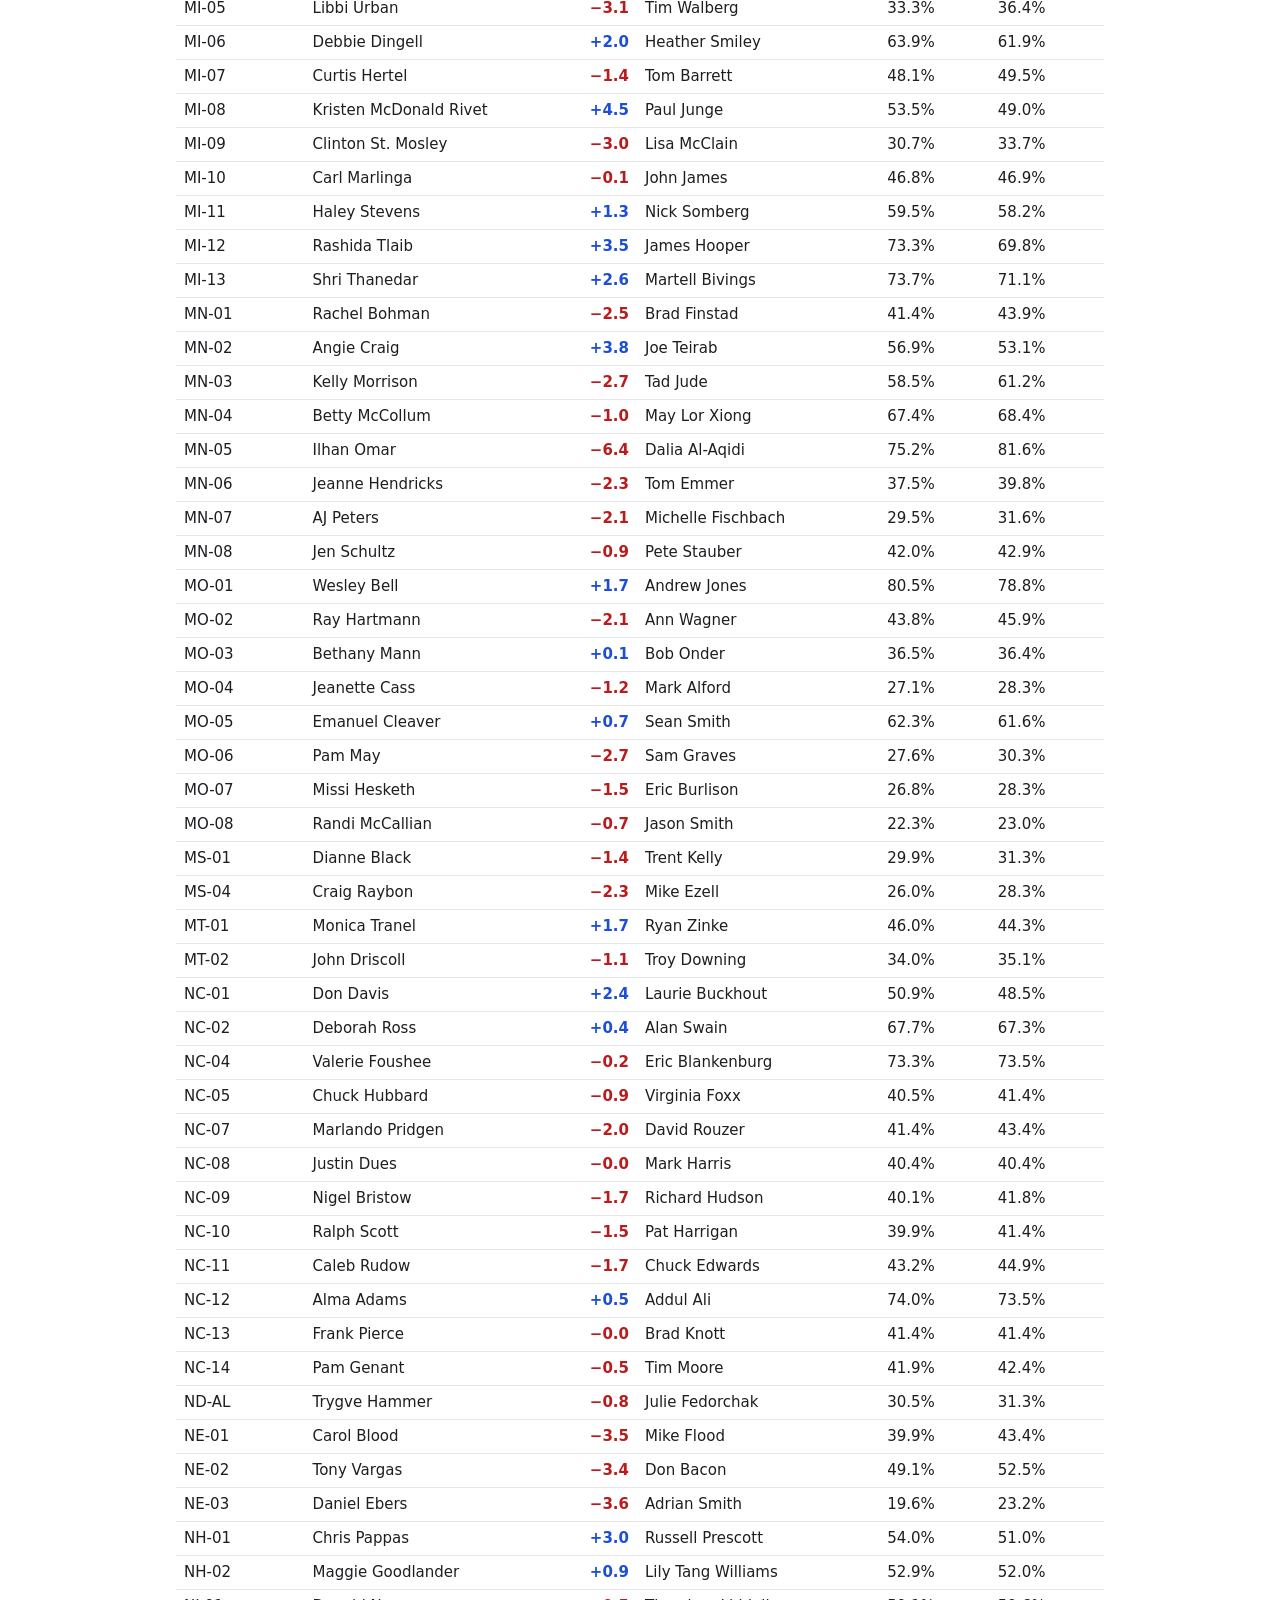
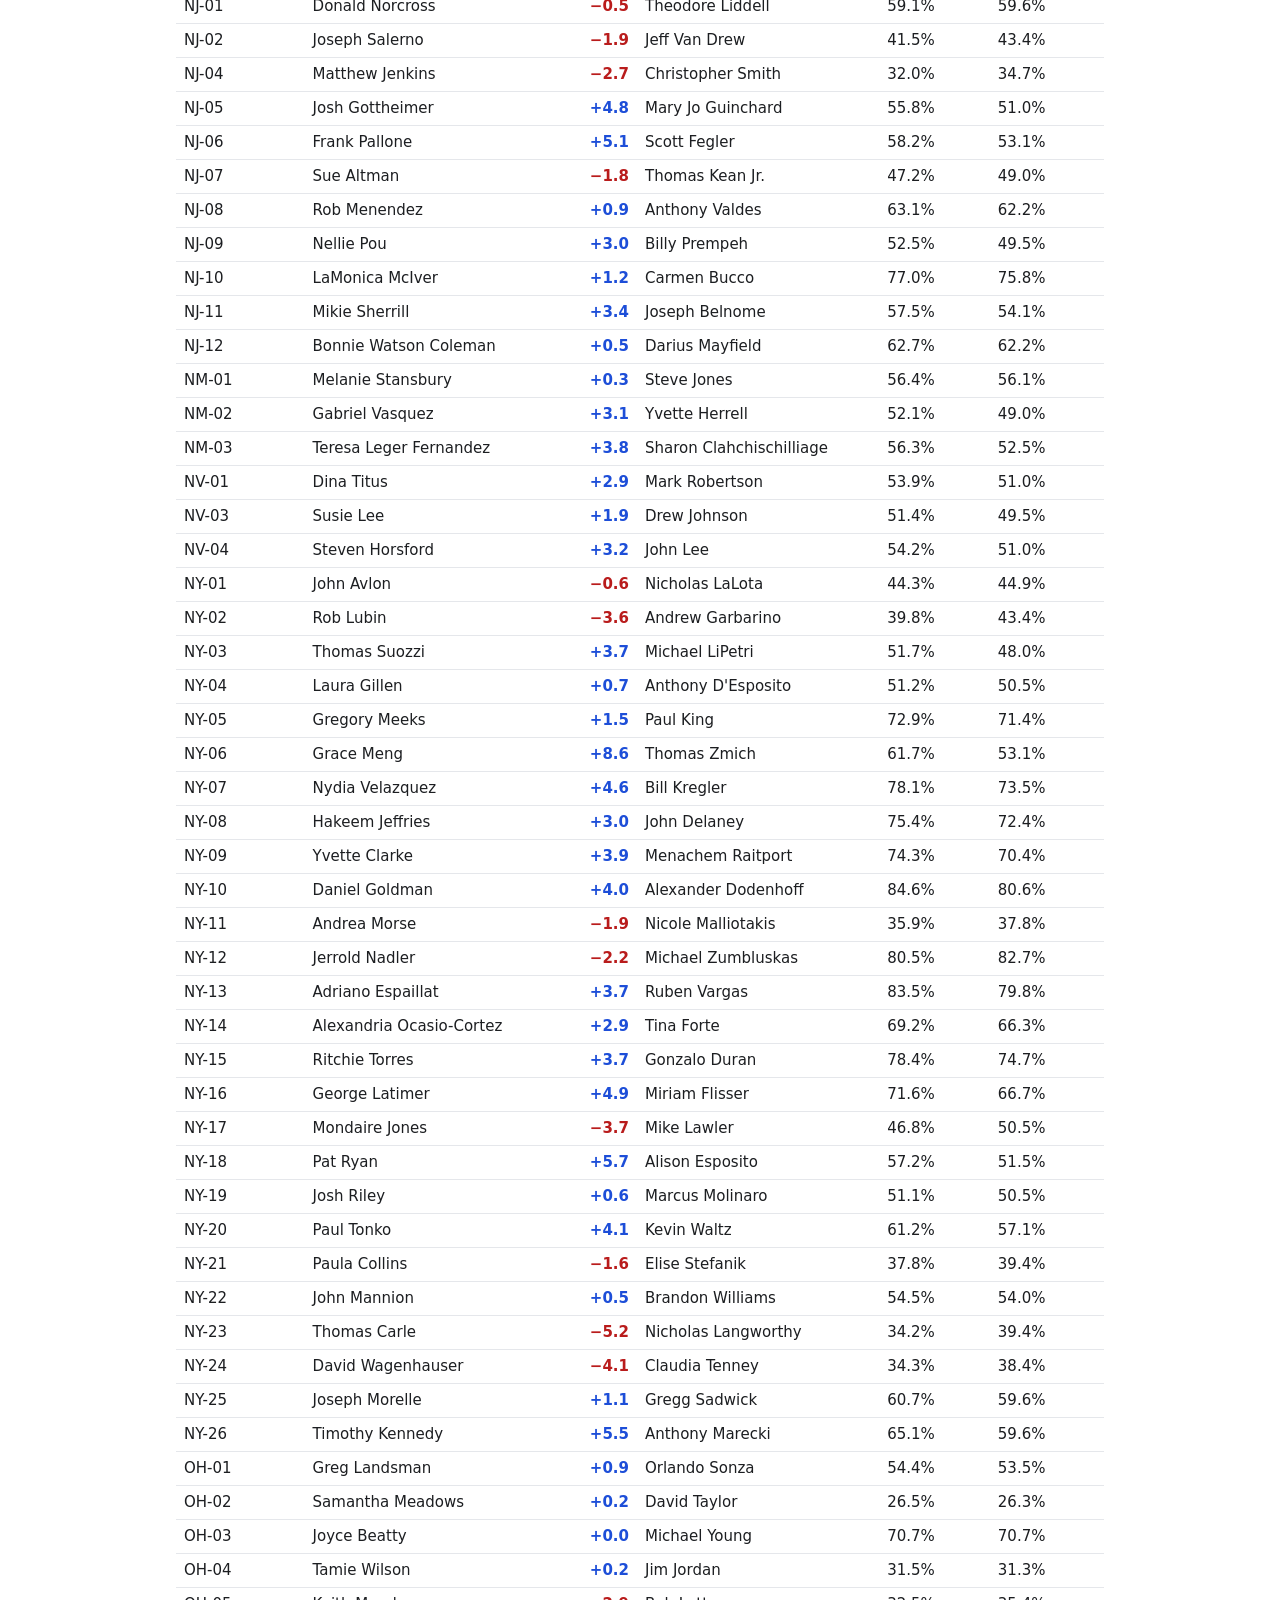
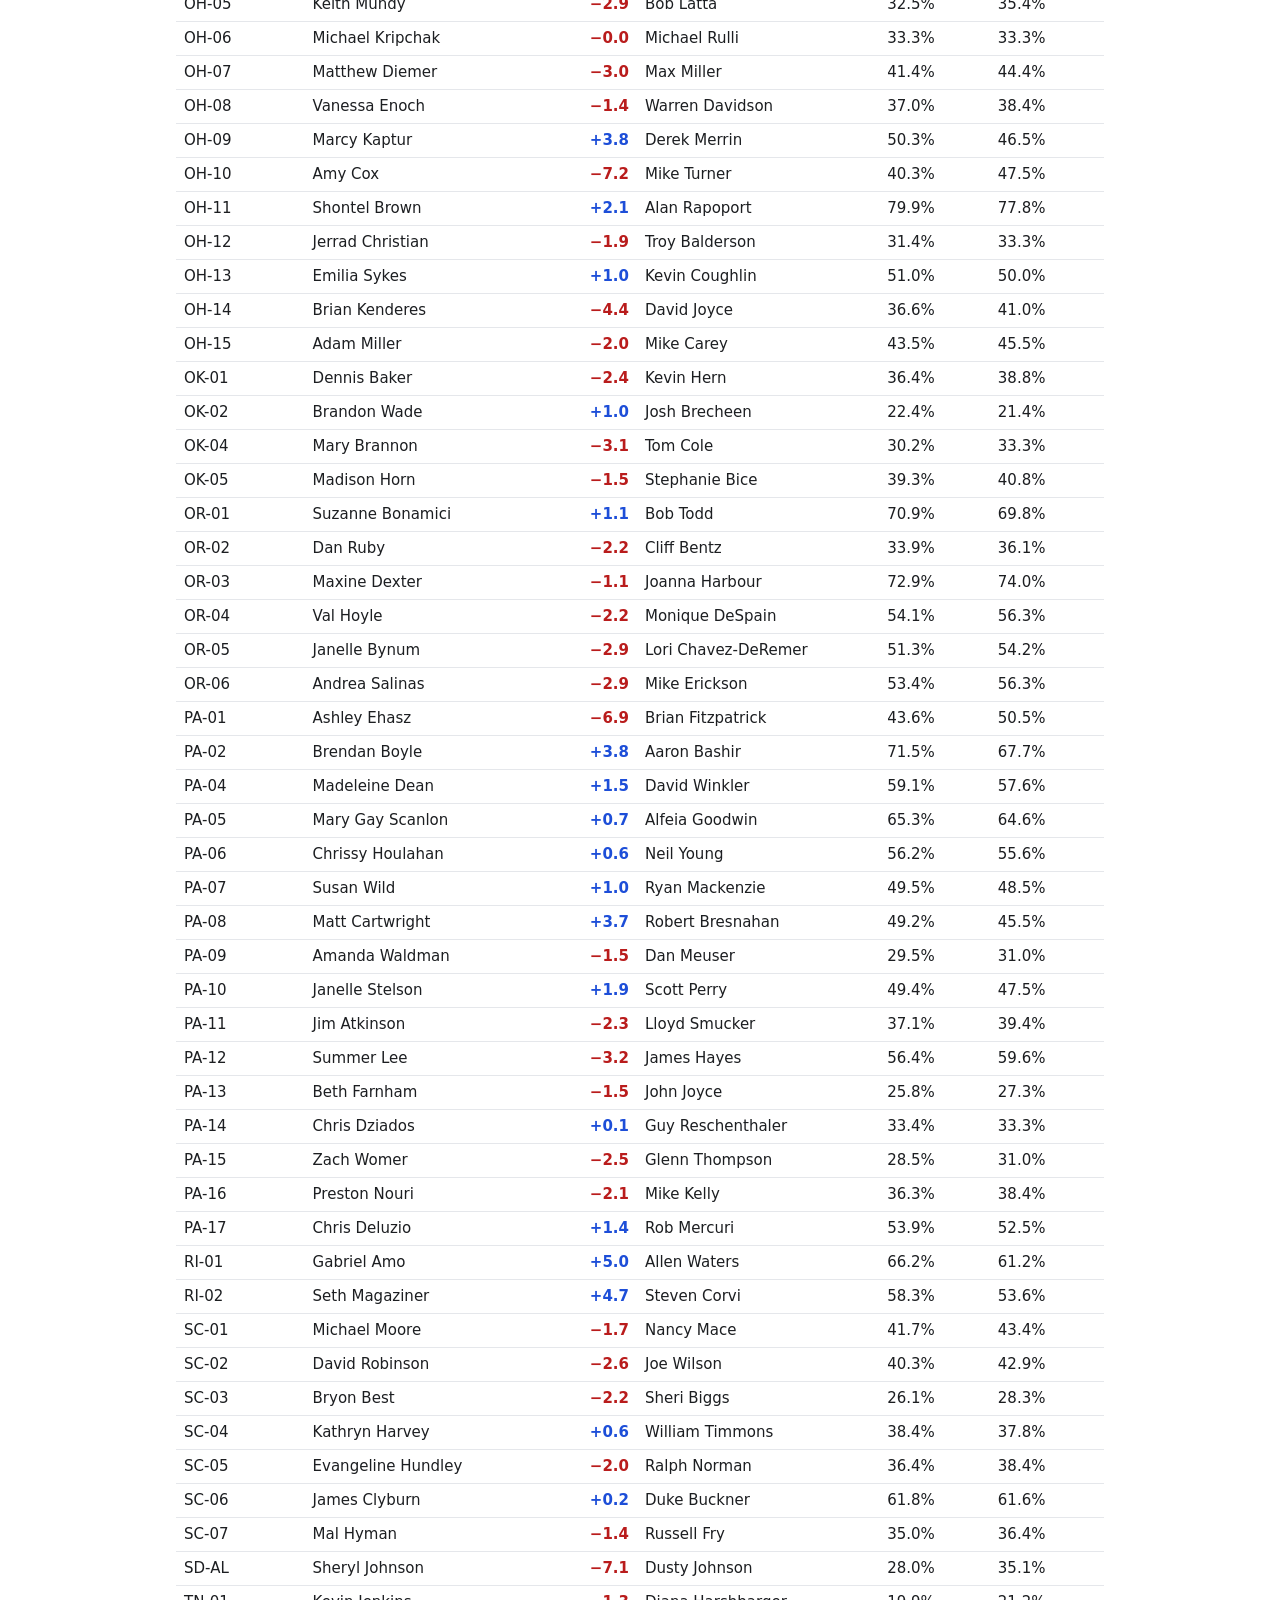
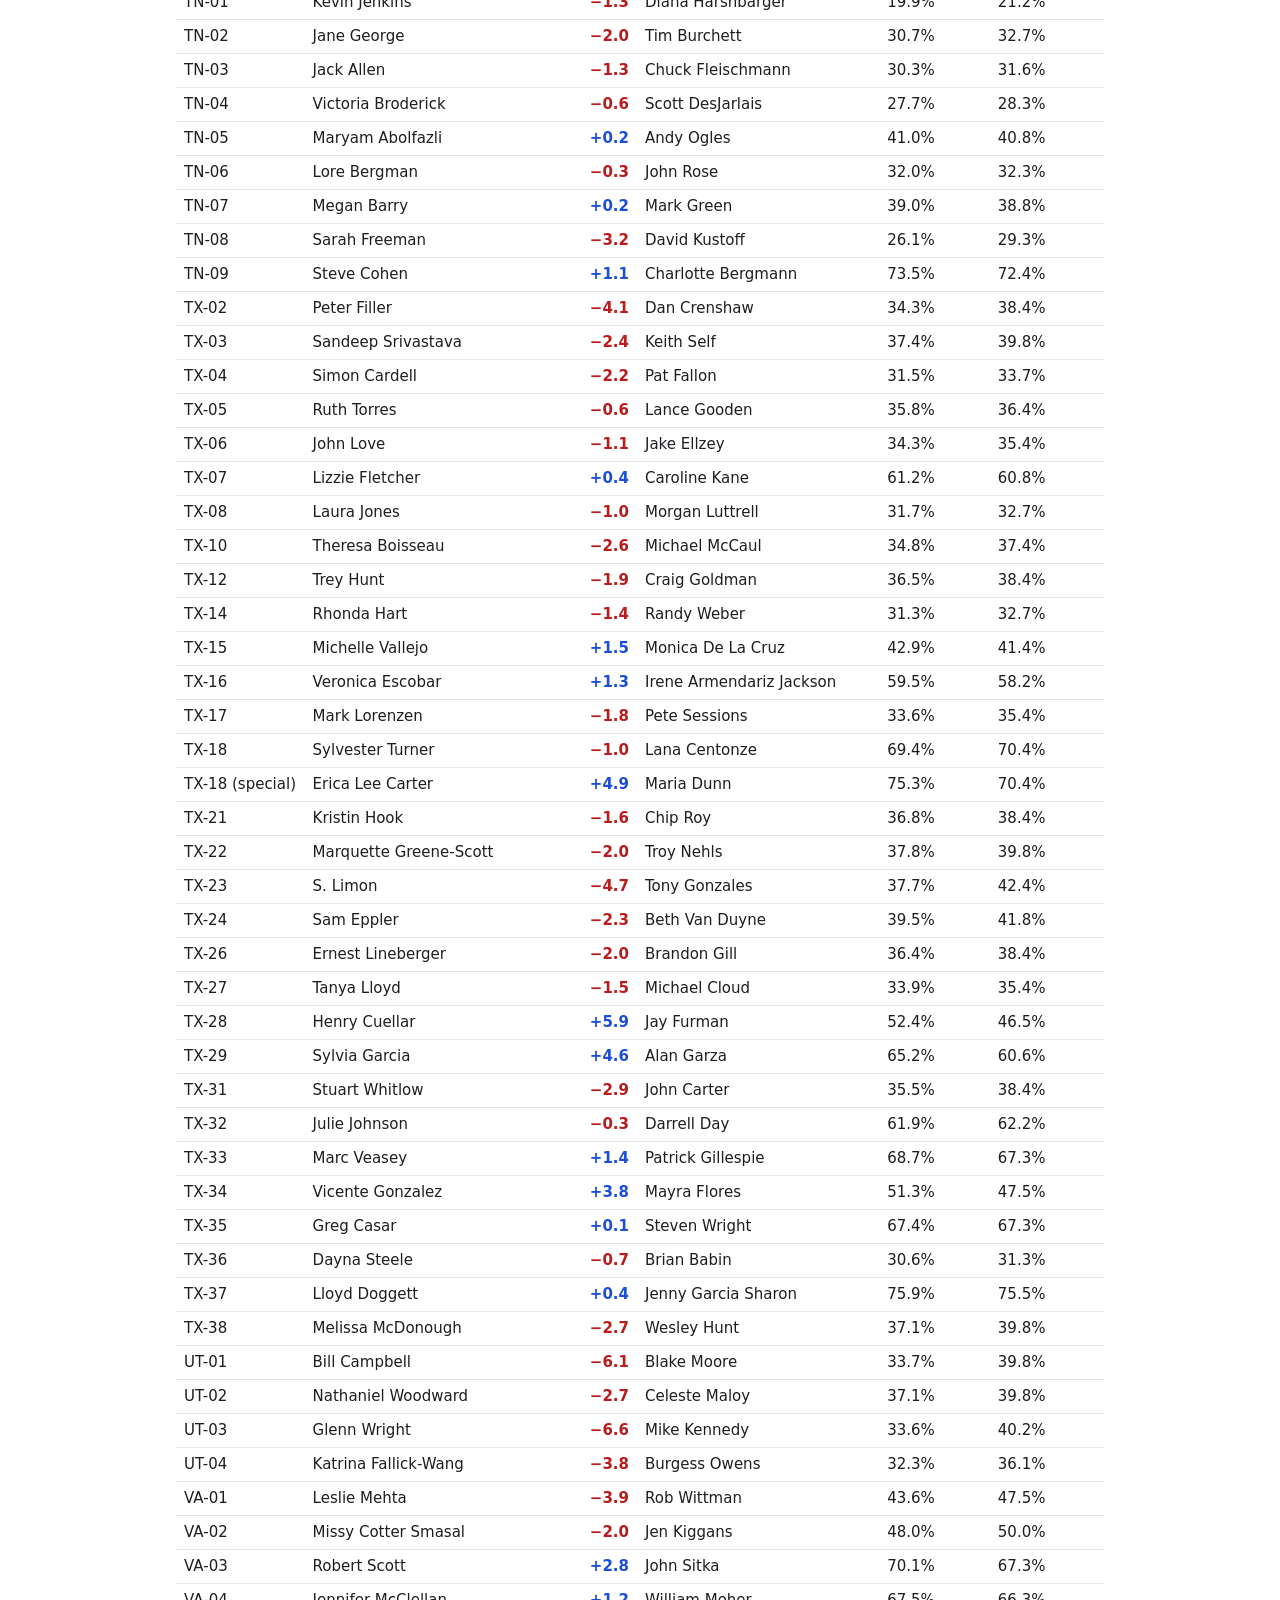
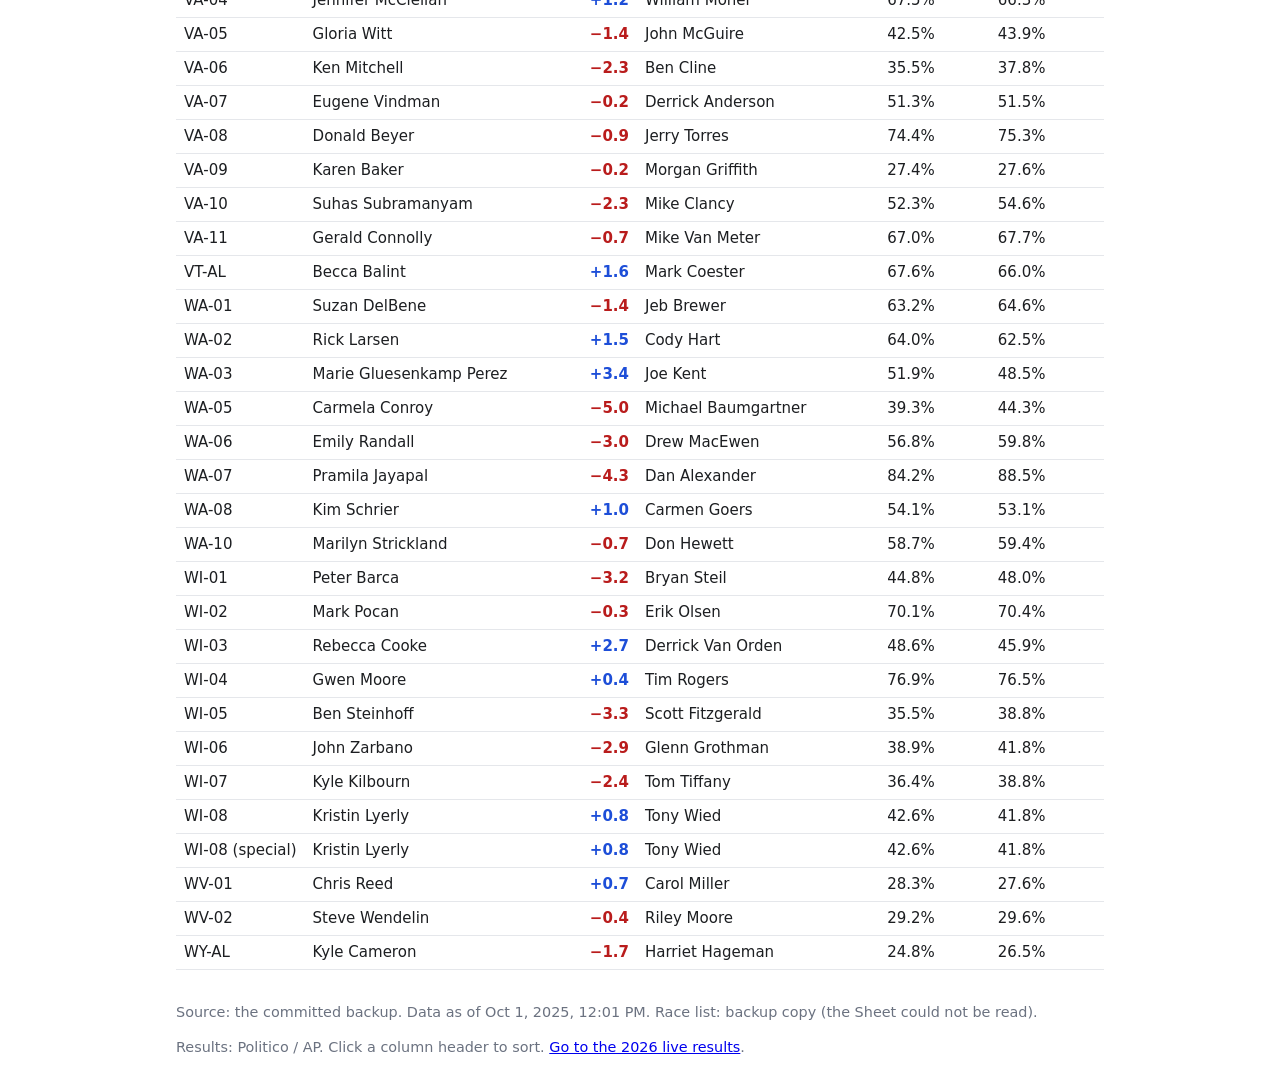
==== commit 0e9695ca: "feat: the 2024 page defaults to >=95% reporting" ====
--- a/2024.html
+++ b/2024.html
@@ -6,7 +6,7 @@
 <title>2024 Data: Democratic over/under-performance</title>
 <link rel="stylesheet" href="style.css">
 </head>
-<body data-year="2024" data-dir="data/2024" data-date="2024-11-05" data-poll="false"
+<body data-year="2024" data-dir="data/2024" data-date="2024-11-05" data-poll="false" data-default-reporting="0.95"
       data-sheet-url="https://docs.google.com/spreadsheets/d/e/2PACX-1vT2RNqXCow5krUoTdfdxFFWdEAvsjgI-Q6mSKkPvooNhk3o1Qf-svmb-WT36E9hcLkE3p8sXyCelcU0/pub?gid=0&amp;single=true&amp;output=csv"
       data-categories-url="https://docs.google.com/spreadsheets/d/e/2PACX-1vT2RNqXCow5krUoTdfdxFFWdEAvsjgI-Q6mSKkPvooNhk3o1Qf-svmb-WT36E9hcLkE3p8sXyCelcU0/pub?gid=1431008735&amp;single=true&amp;output=csv"
       data-other-href="index.html" data-other-label="Go to the 2026 live results">
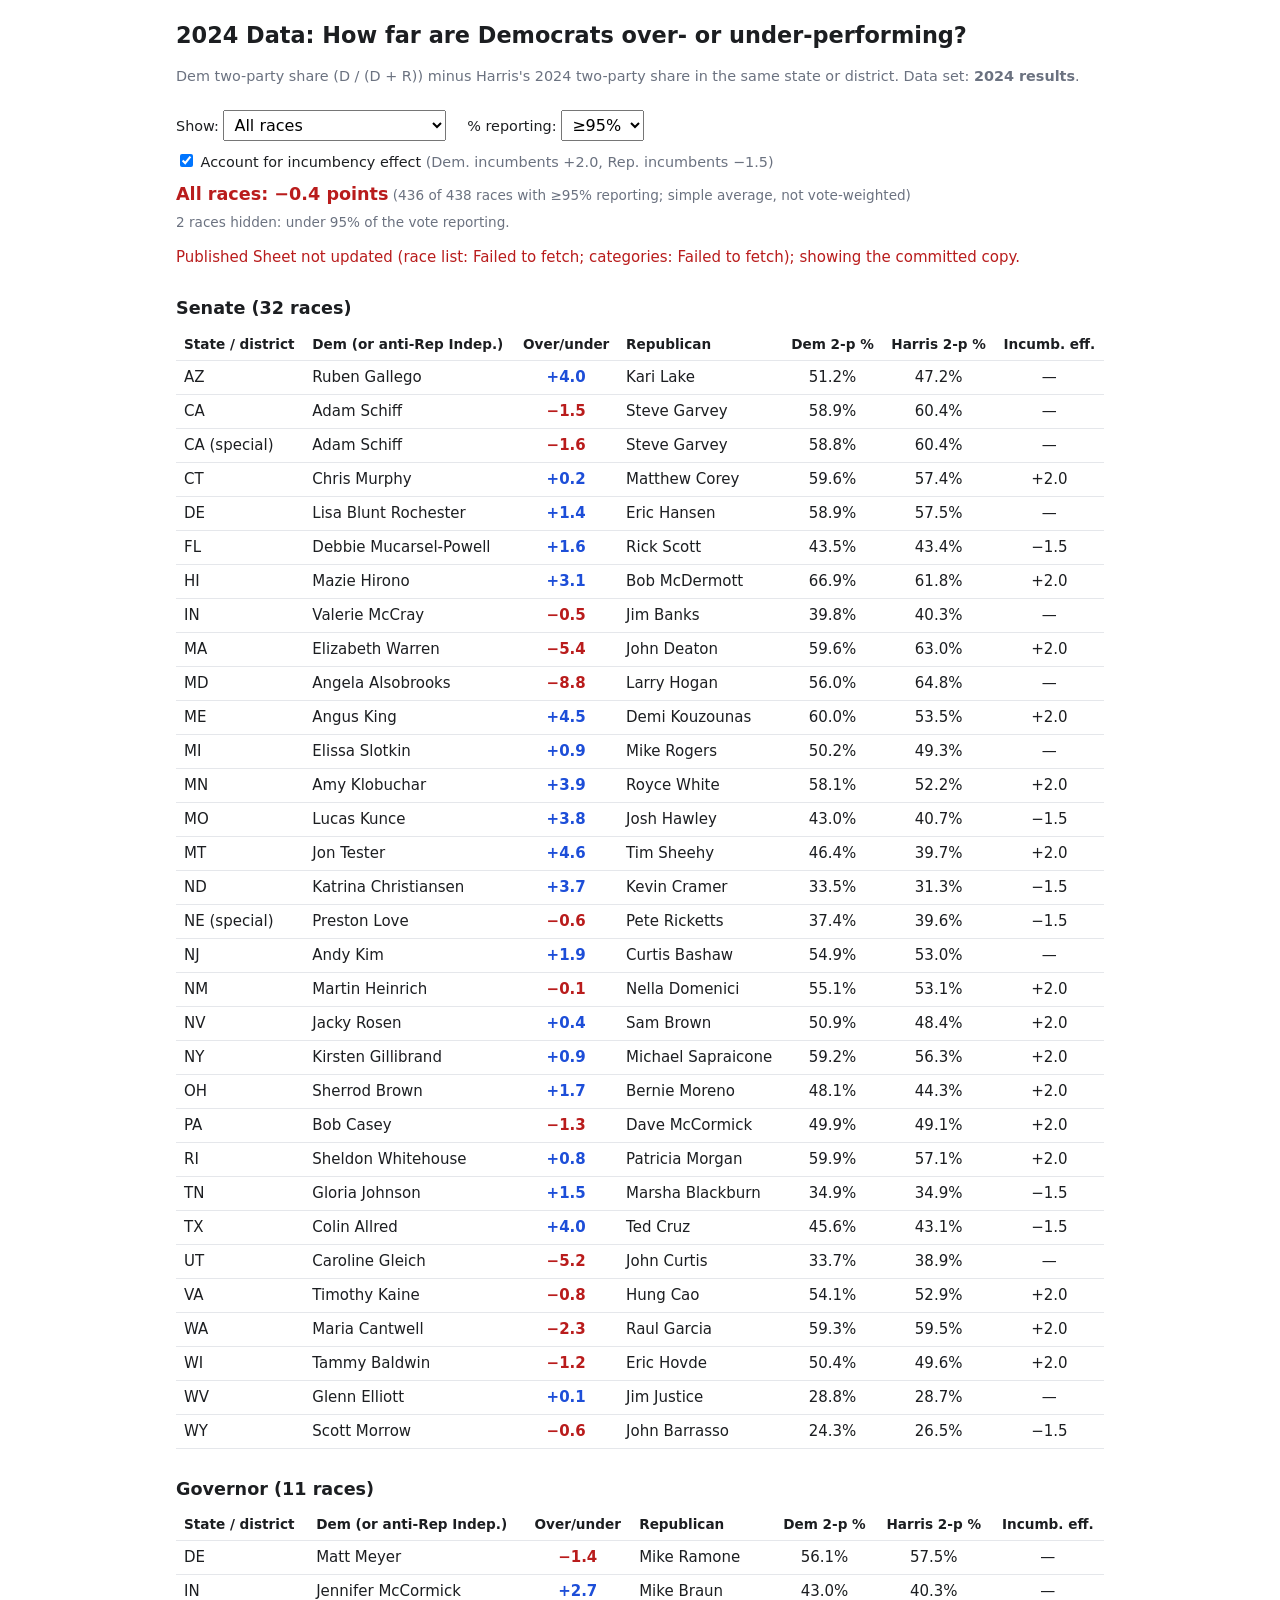
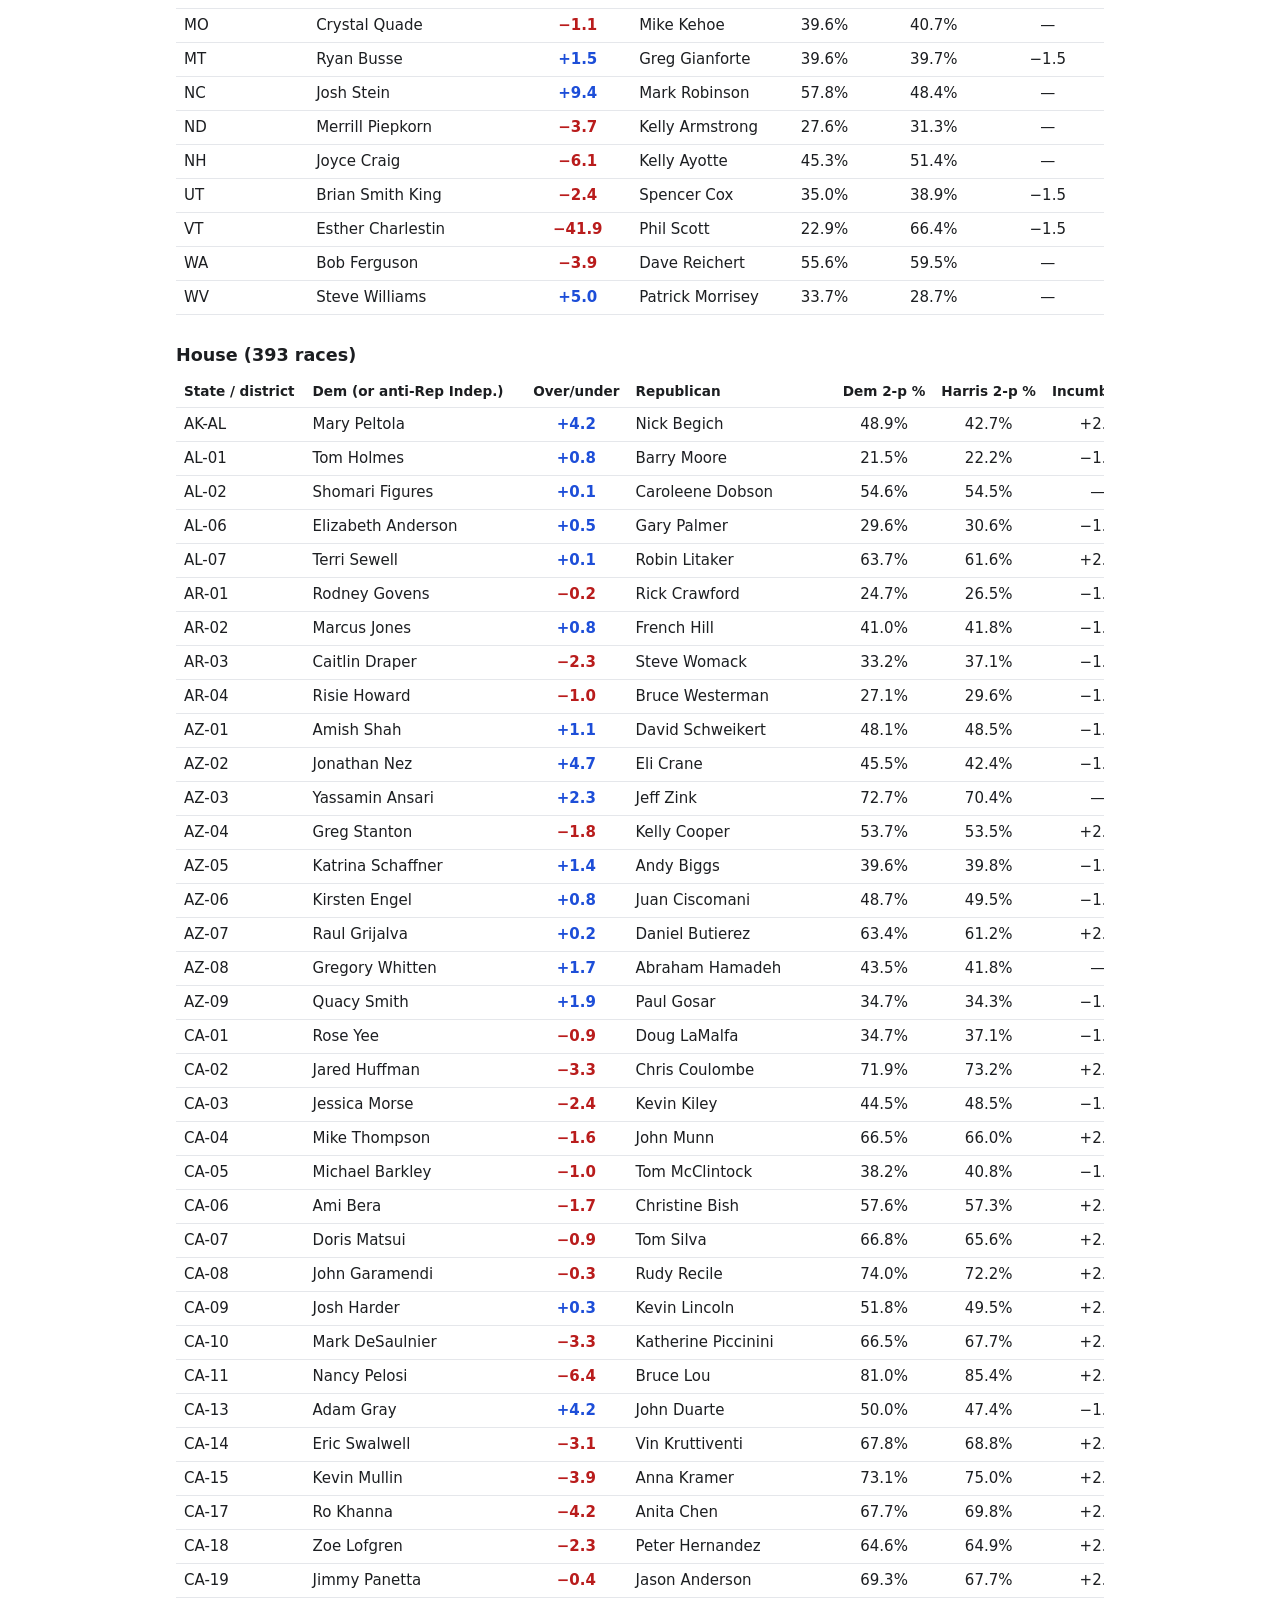
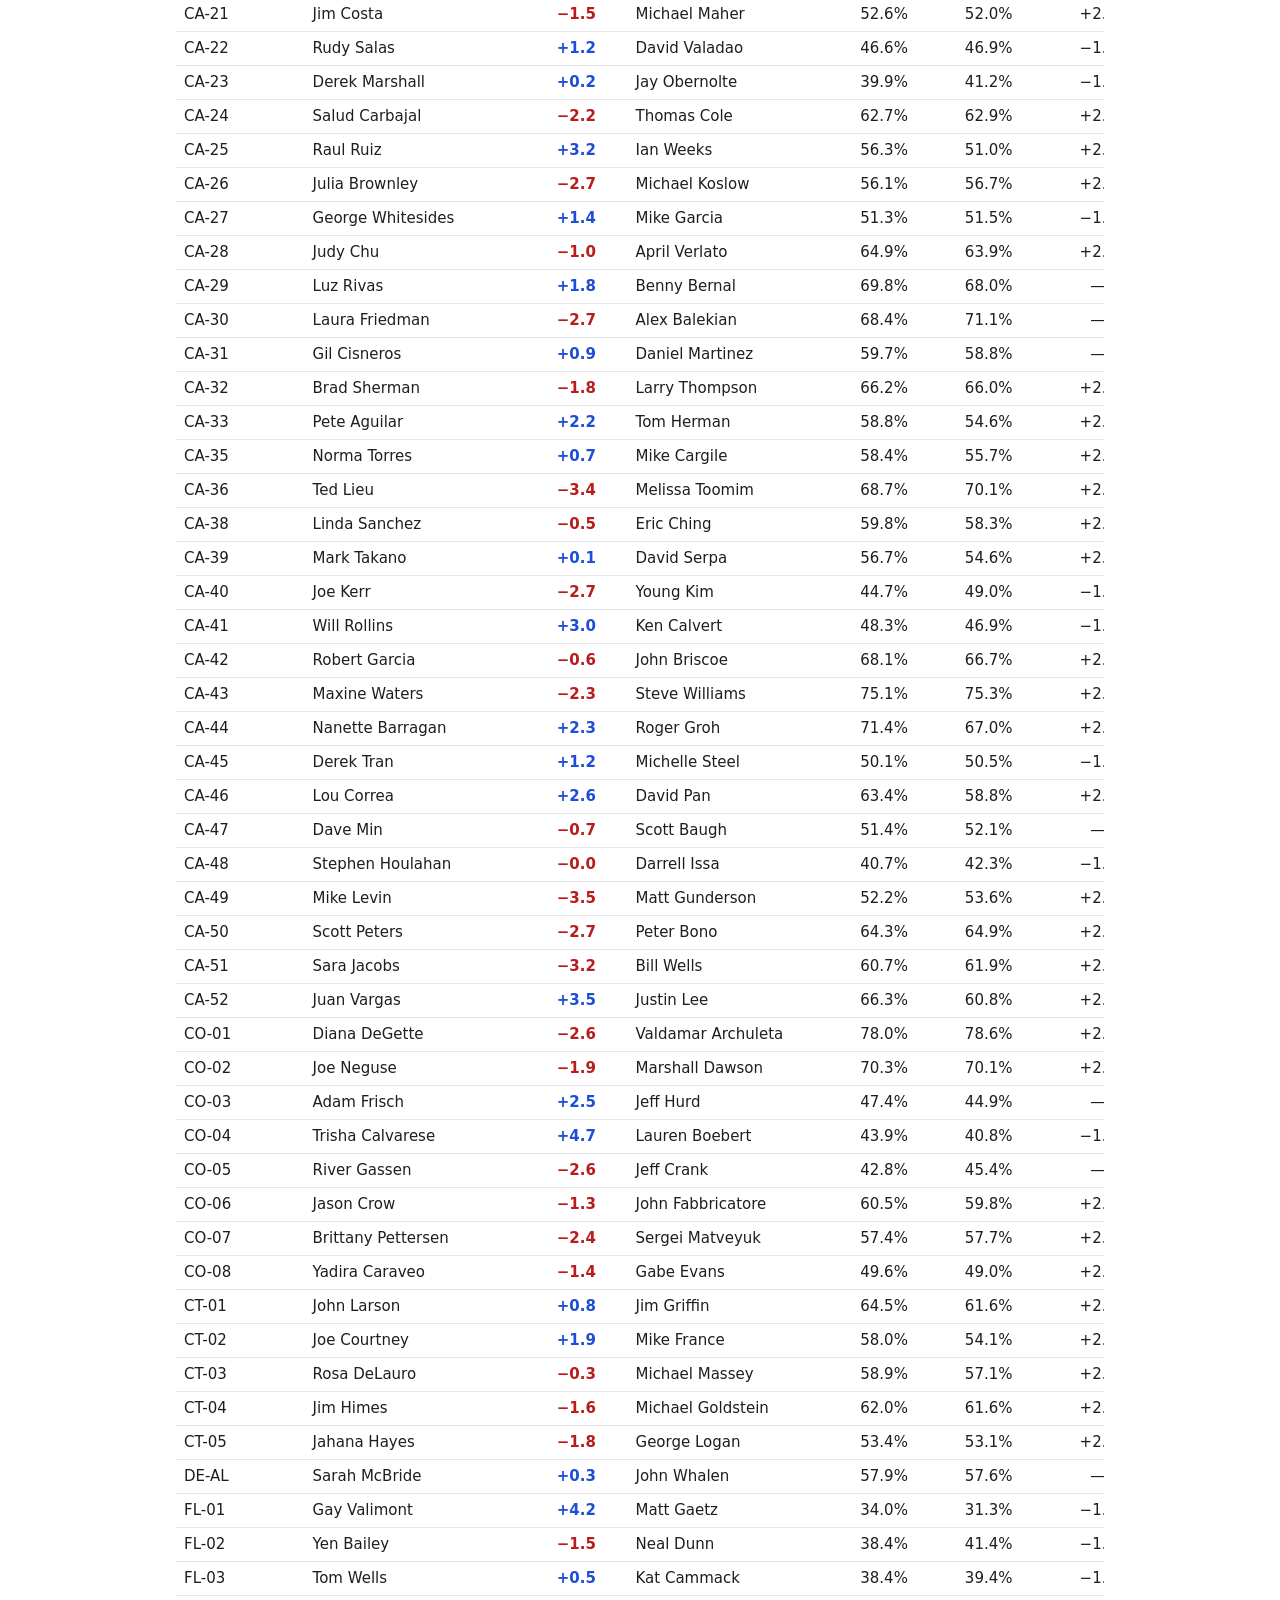
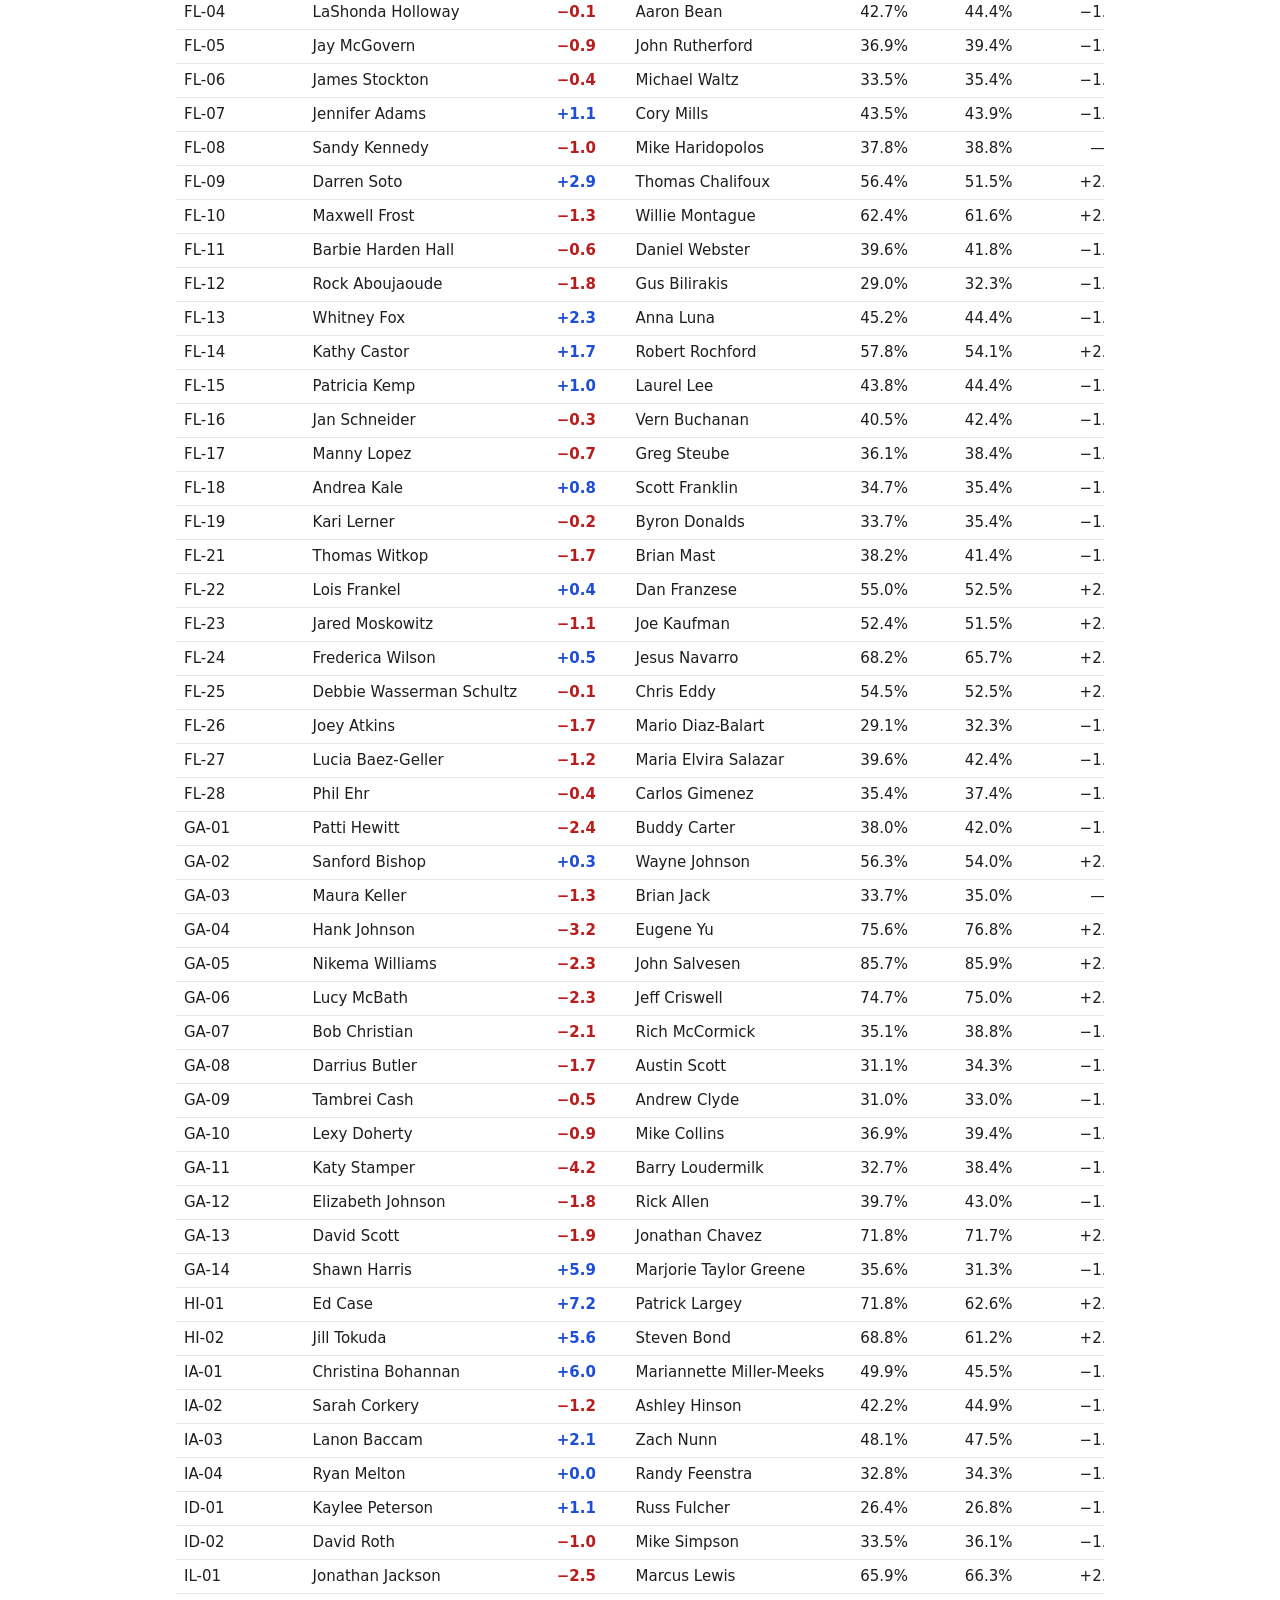
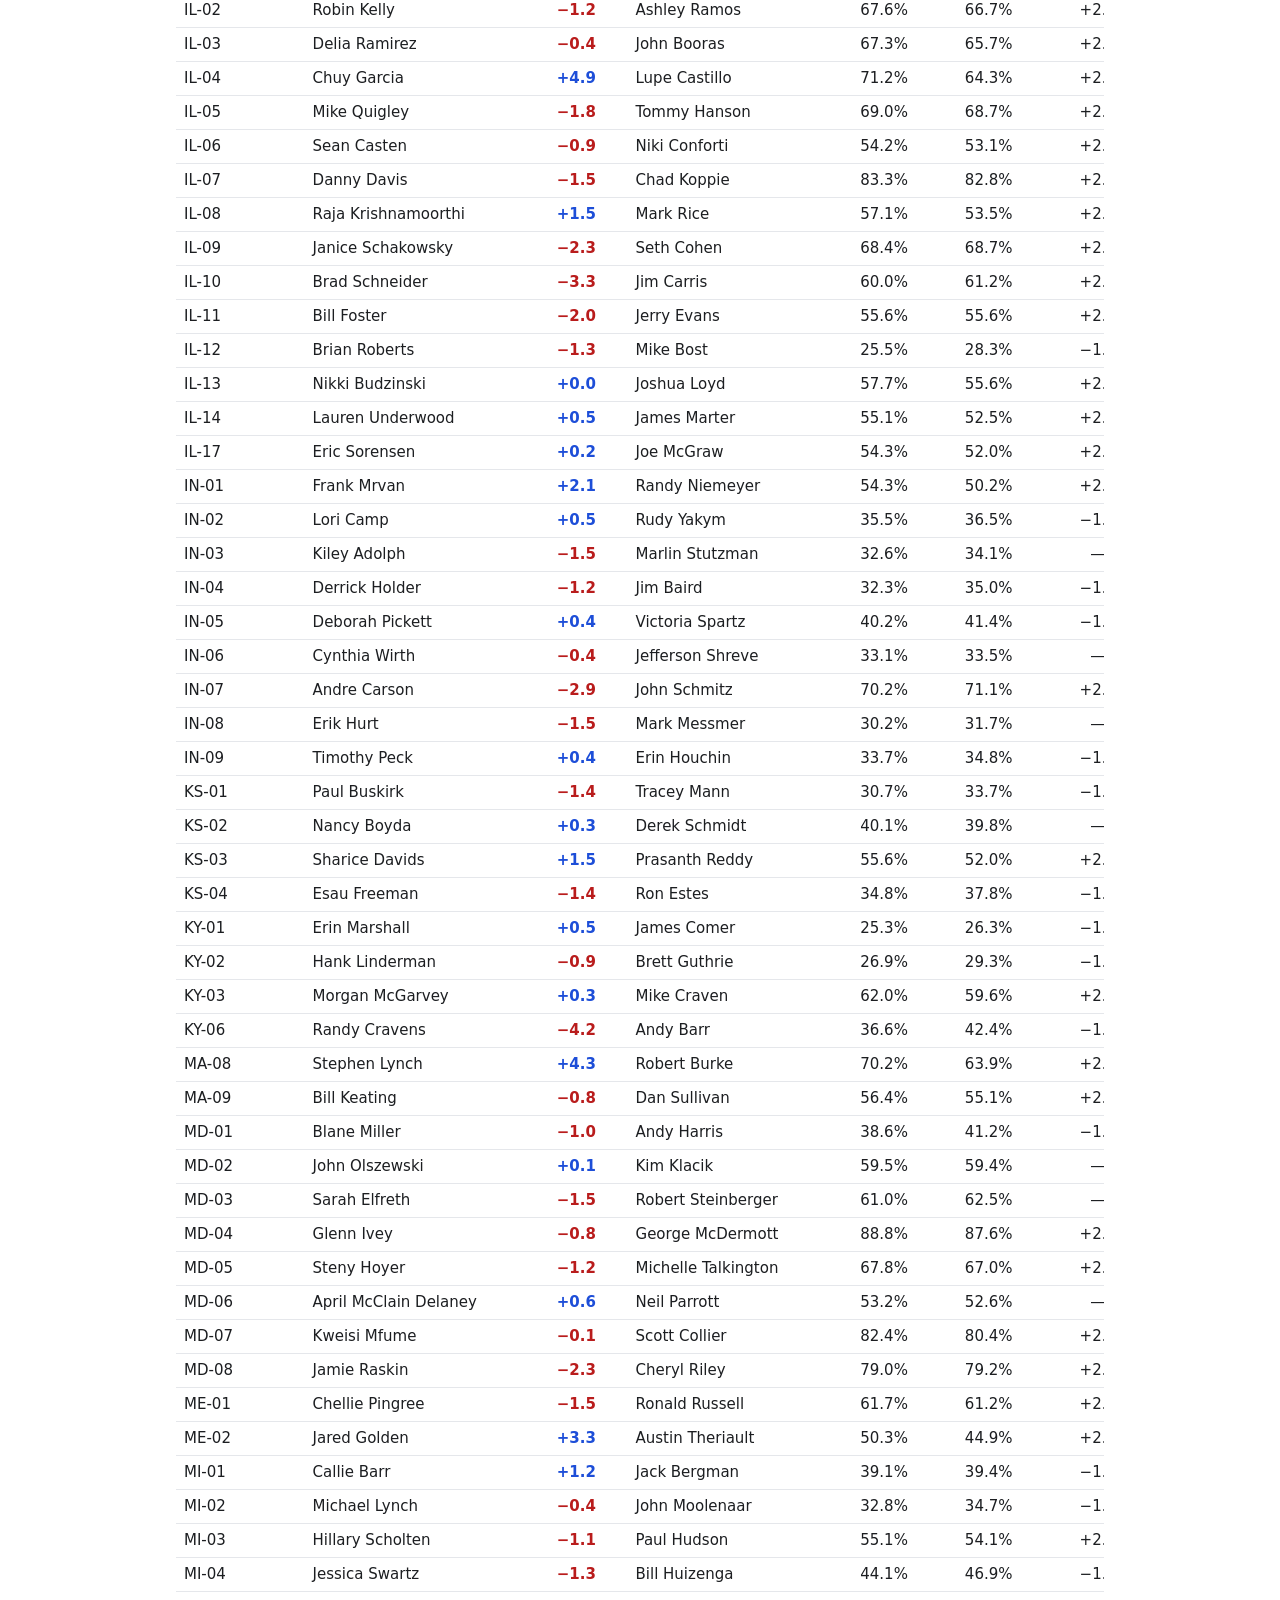
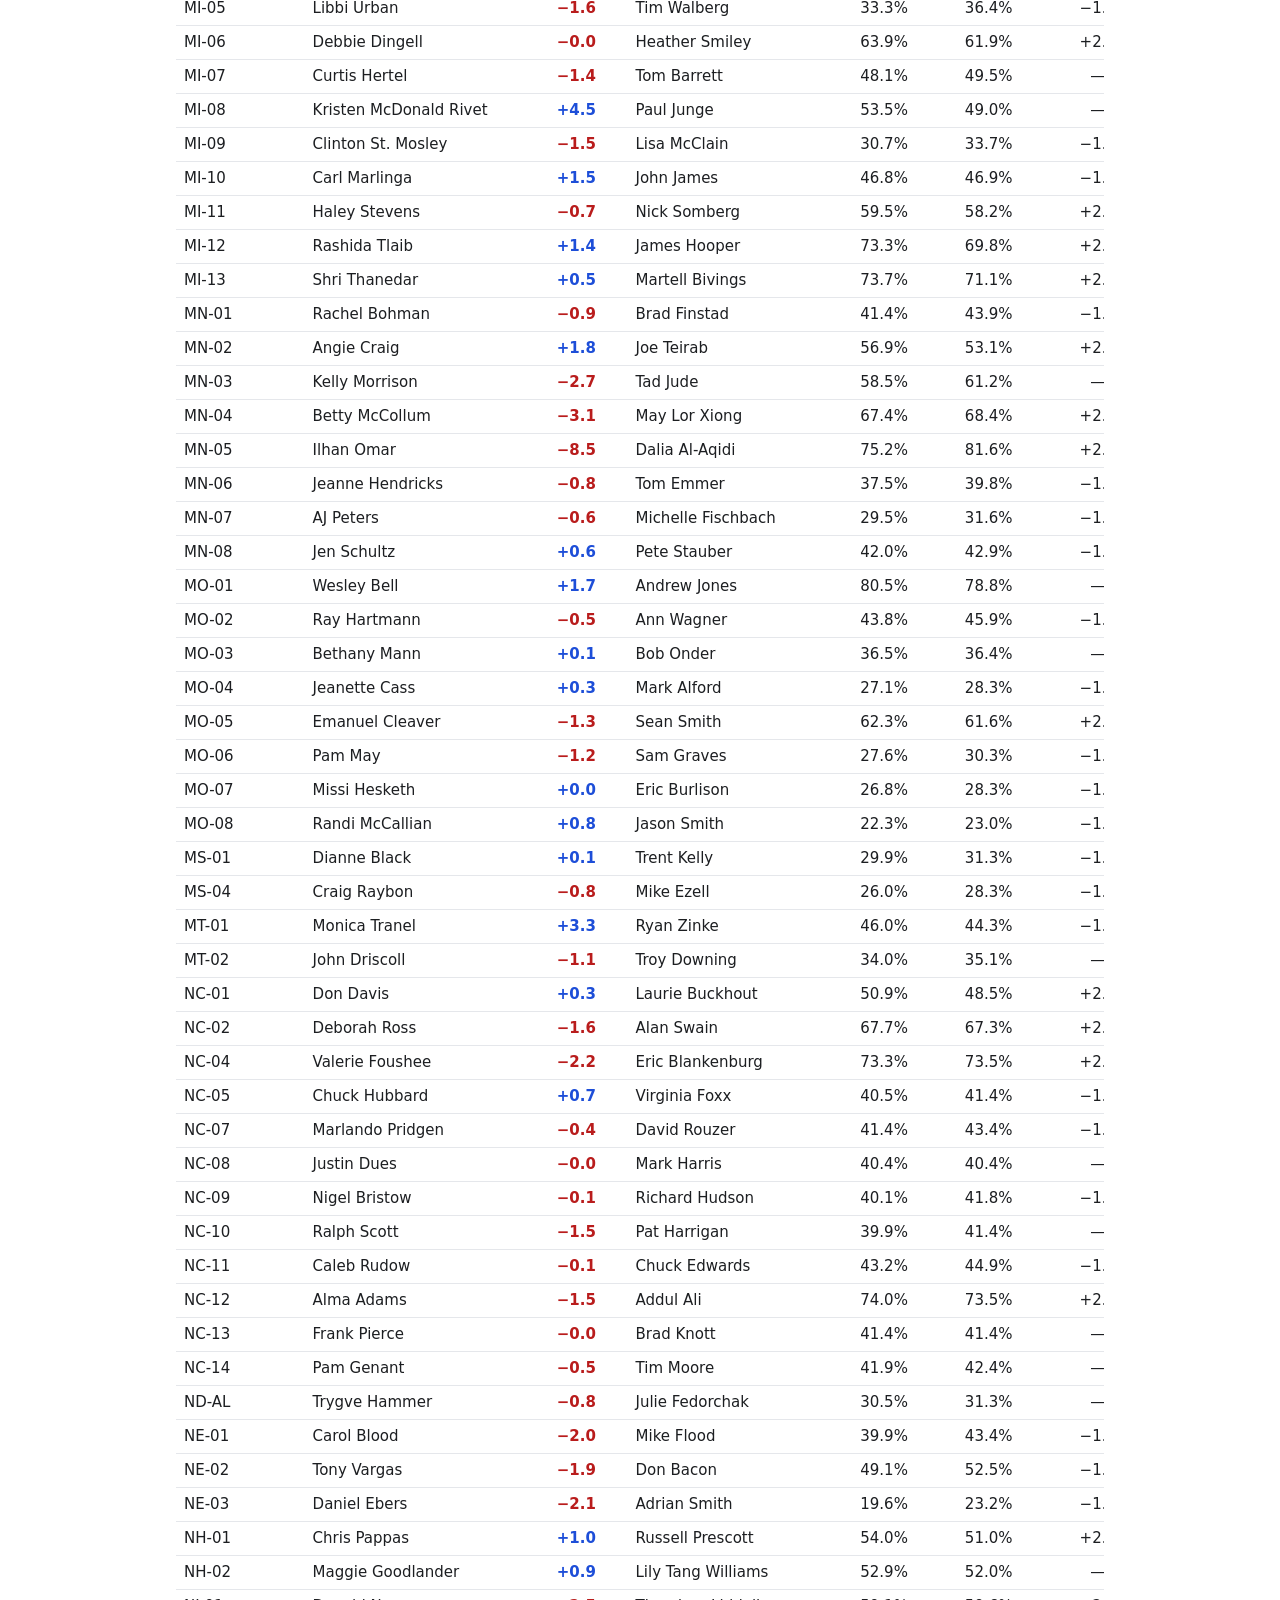
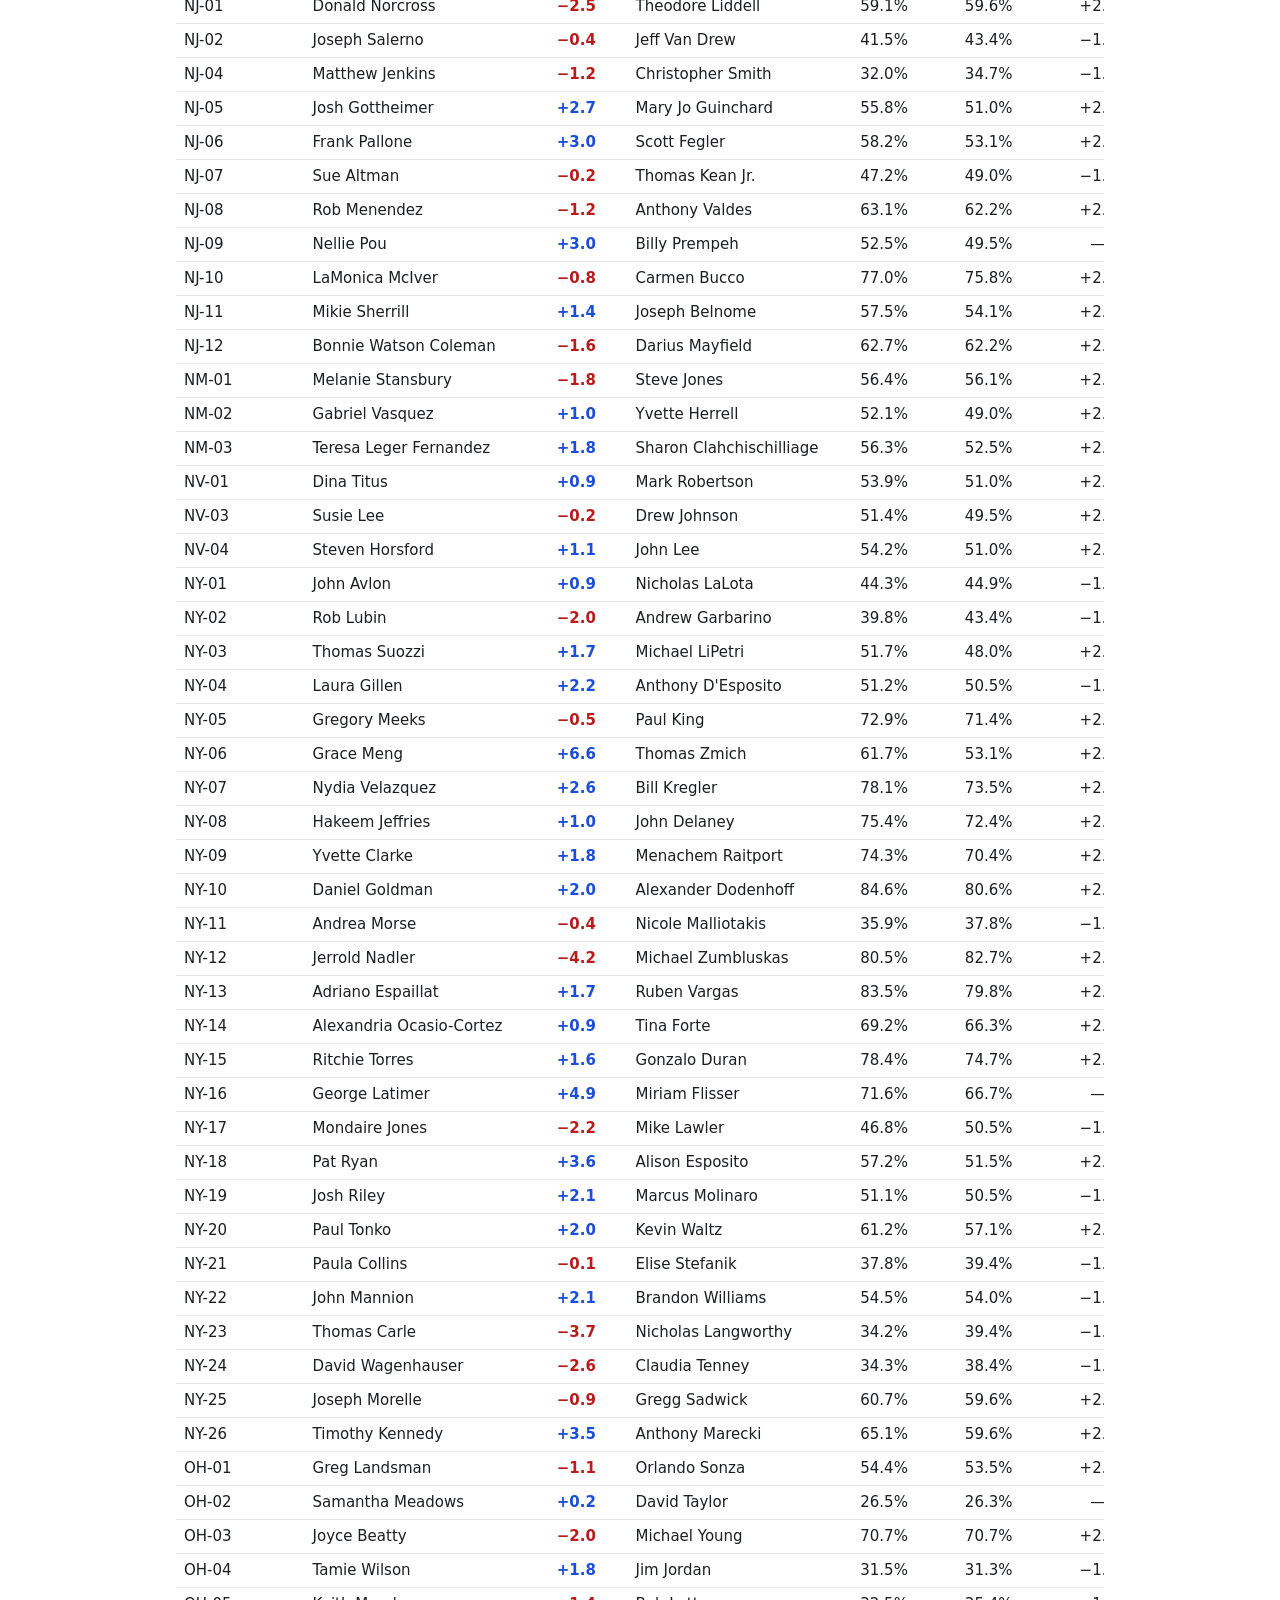
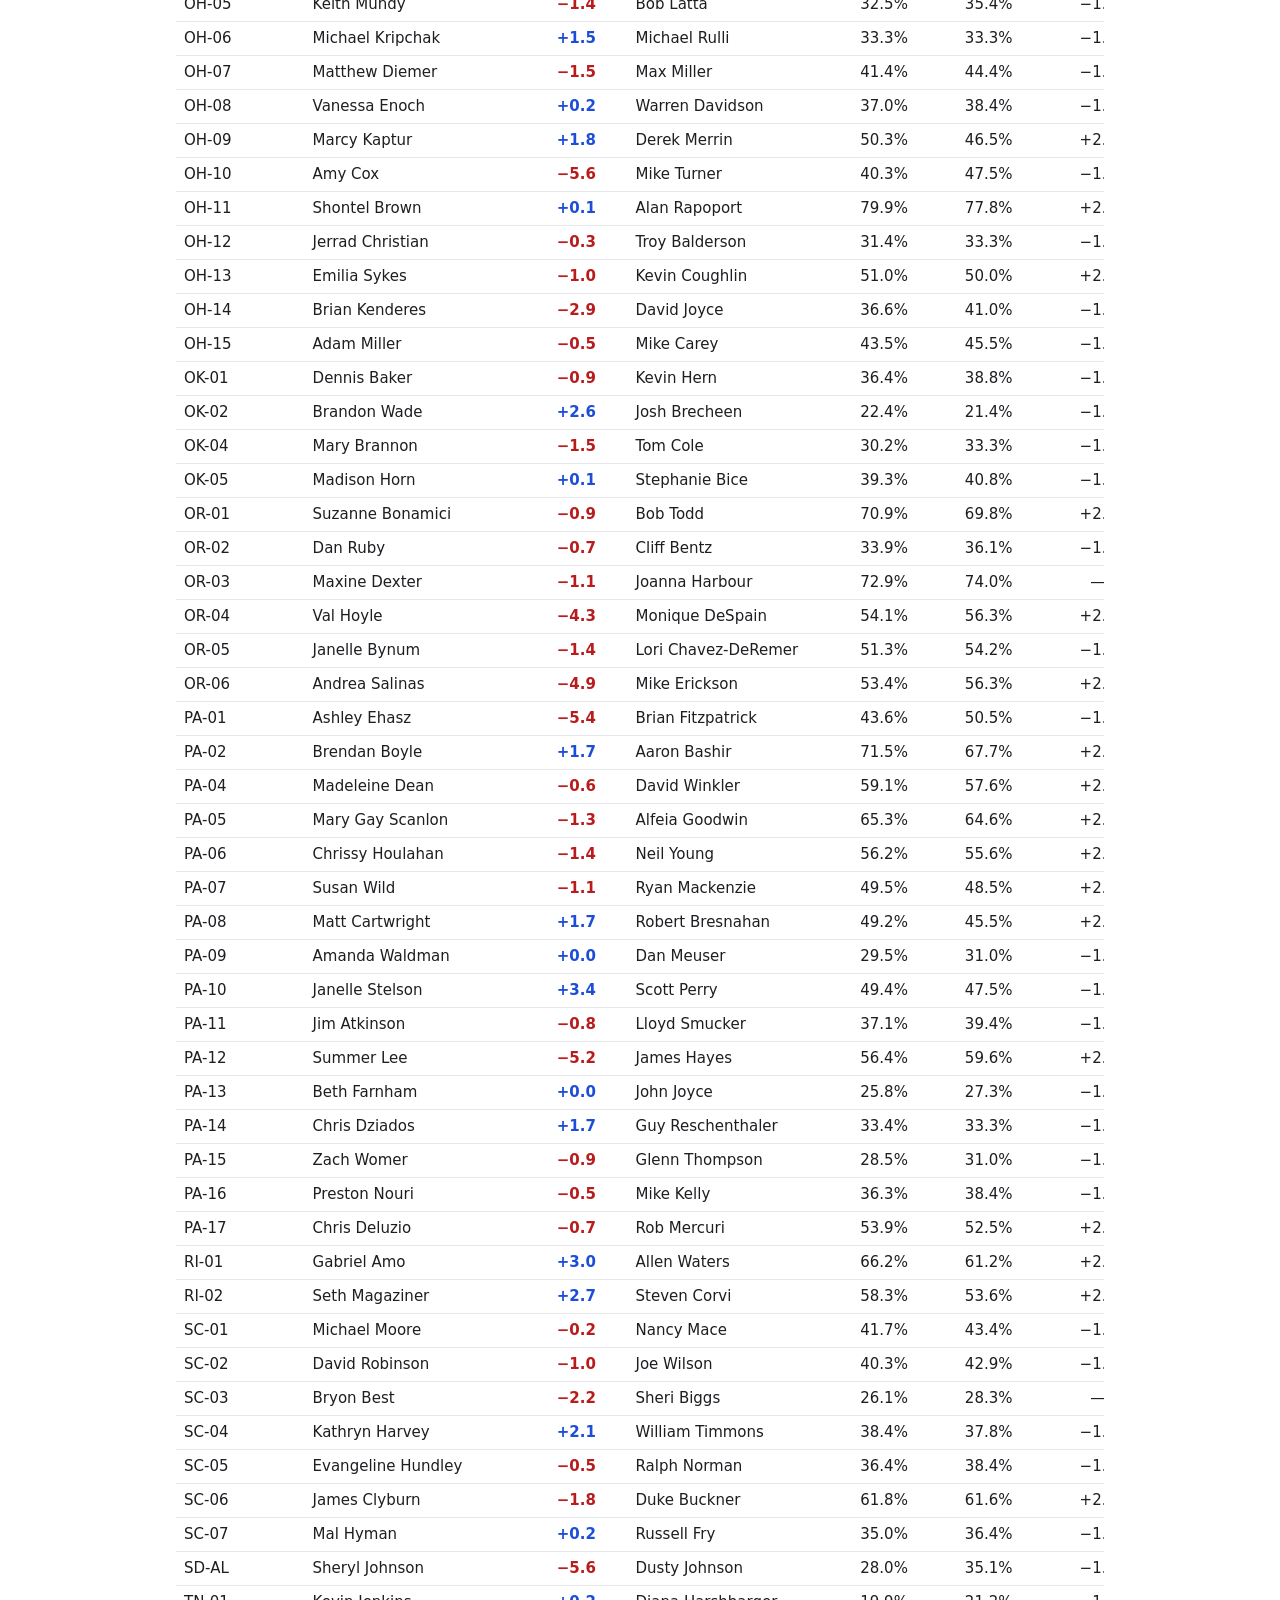
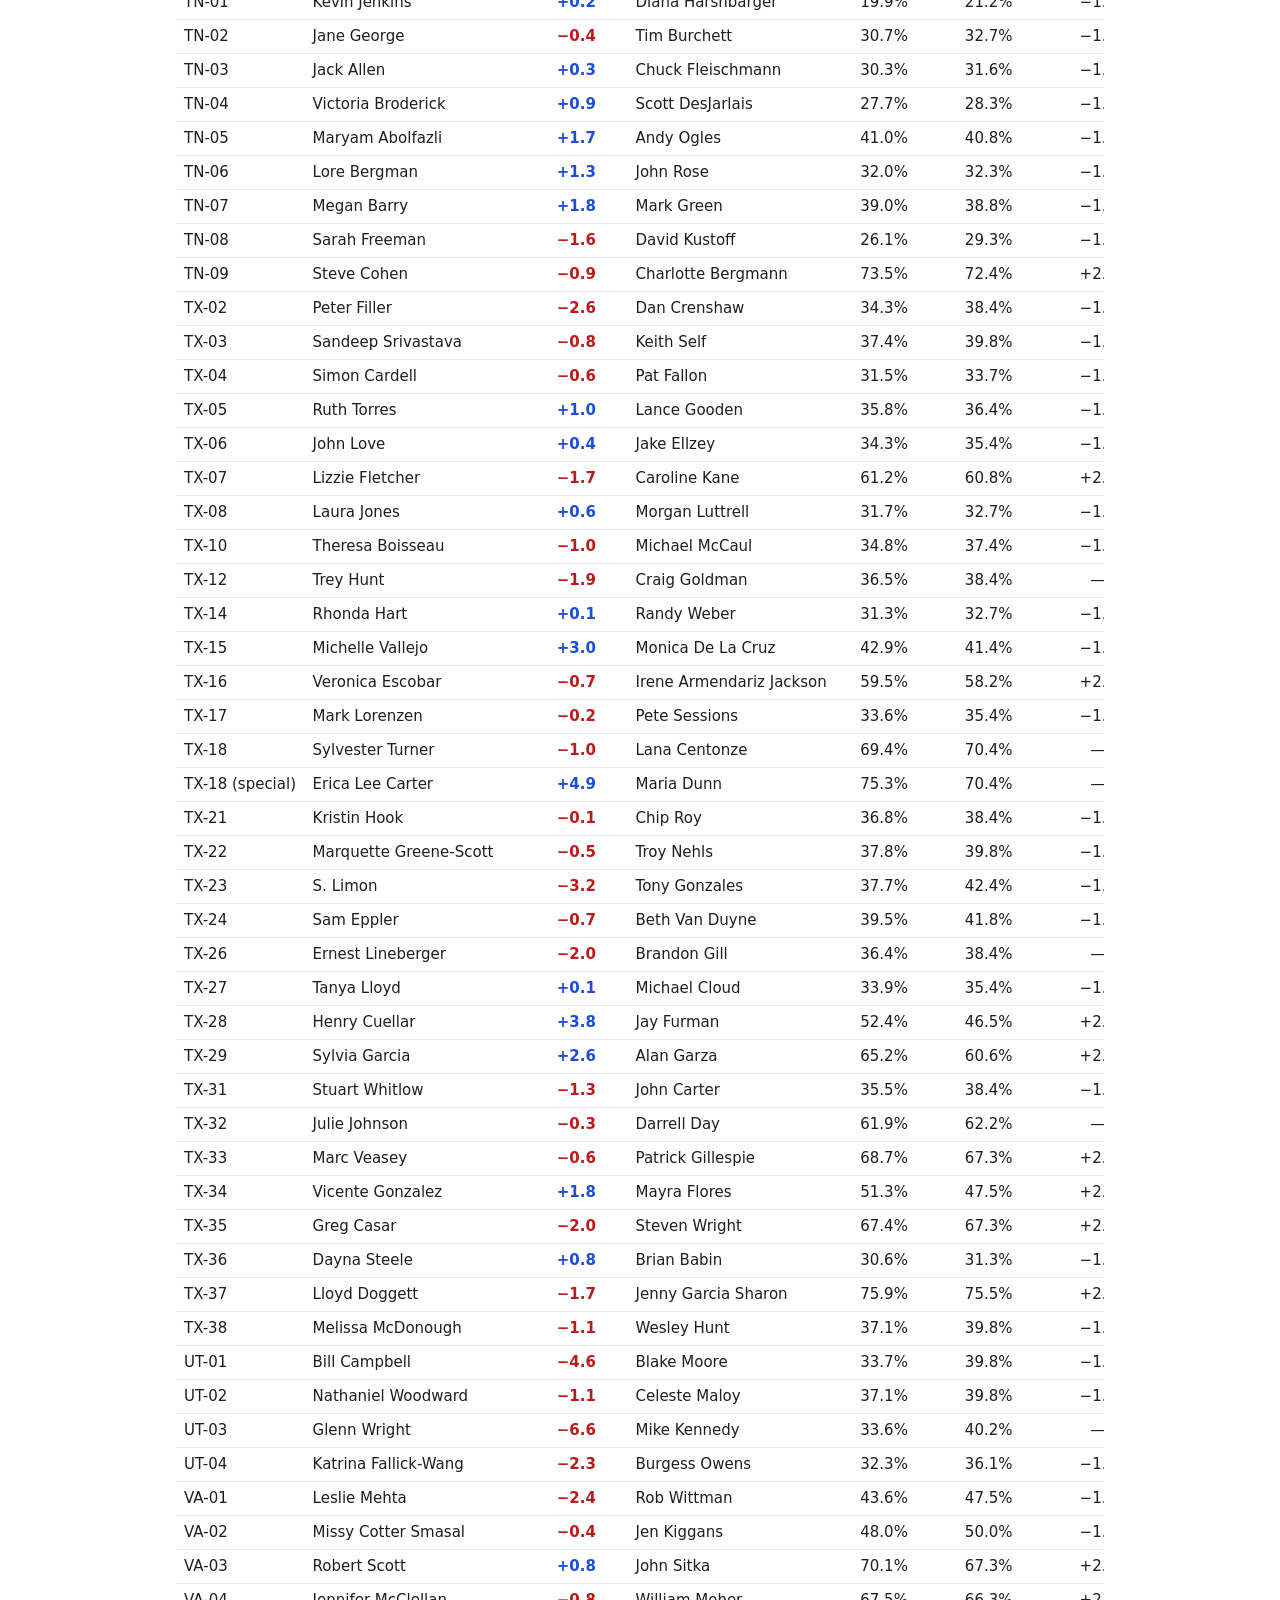
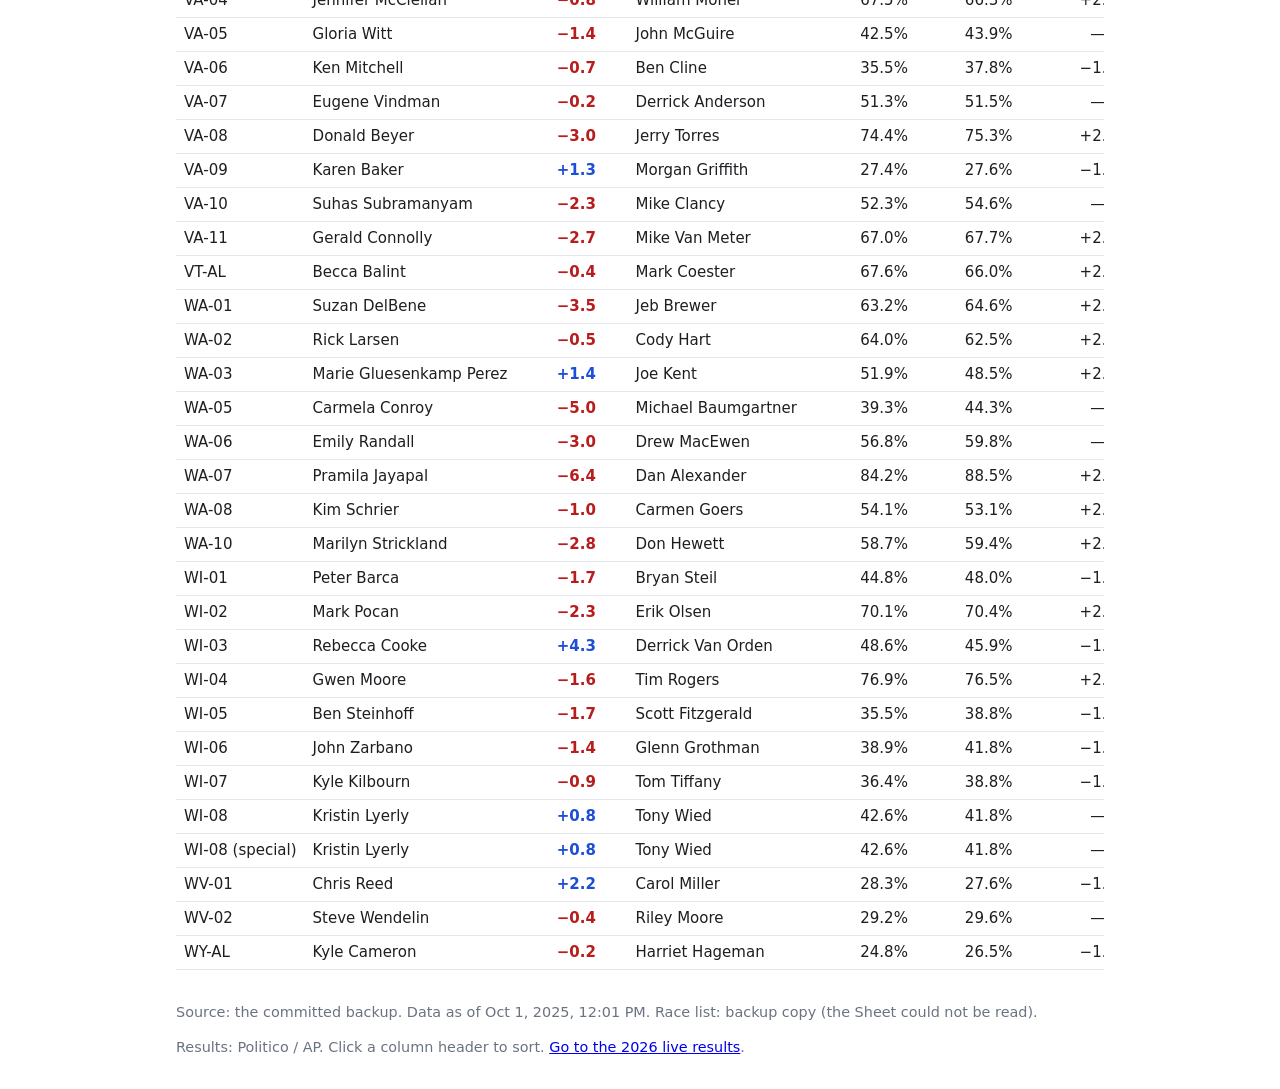
==== commit bc0f78e4: "style: "Over/under" header, centered numeric columns, no % reporting column on 2024 A page opts out " ====
--- a/2024.html
+++ b/2024.html
@@ -6,7 +6,7 @@
 <title>2024 Data: Democratic over/under-performance</title>
 <link rel="stylesheet" href="style.css">
 </head>
-<body data-year="2024" data-dir="data/2024" data-date="2024-11-05" data-poll="false" data-default-reporting="0.95"
+<body data-year="2024" data-dir="data/2024" data-date="2024-11-05" data-poll="false" data-default-reporting="0.95" data-hide-reporting-col
       data-sheet-url="https://docs.google.com/spreadsheets/d/e/2PACX-1vT2RNqXCow5krUoTdfdxFFWdEAvsjgI-Q6mSKkPvooNhk3o1Qf-svmb-WT36E9hcLkE3p8sXyCelcU0/pub?gid=0&amp;single=true&amp;output=csv"
       data-categories-url="https://docs.google.com/spreadsheets/d/e/2PACX-1vT2RNqXCow5krUoTdfdxFFWdEAvsjgI-Q6mSKkPvooNhk3o1Qf-svmb-WT36E9hcLkE3p8sXyCelcU0/pub?gid=1431008735&amp;single=true&amp;output=csv"
       data-other-href="index.html" data-other-label="Go to the 2026 live results">
--- a/style.css
+++ b/style.css
@@ -15,7 +15,7 @@
 th { cursor: pointer; user-select: none; font-weight: 600; font-size: 0.85rem; }
 th[aria-sort="ascending"]::after { content: " ▲"; }
 th[aria-sort="descending"]::after { content: " ▼"; }
-td.num, th.num { text-align: right; font-variant-numeric: tabular-nums; }
+td.num, th.num { text-align: center; font-variant-numeric: tabular-nums; }
 td.pos { color: var(--pos); font-weight: 600; }
 td.neg { color: var(--neg); font-weight: 600; }
 @media (max-width: 600px) {
@@ -28,6 +28,7 @@
 #filter-box[hidden] { display: none; }
 /* 16px: iOS Safari zooms the page when a smaller select is focused. */
 select { font: inherit; font-size: 16px; padding: 4px 6px; }
+body[data-hide-reporting-col] .reporting-col { display: none; }
 .inc-col { display: none; }
 .show-incumbency th.inc-col, .show-incumbency td.inc-col { display: table-cell; }
 #incumbency-box { margin: 10px 0 0; font-size: 0.9rem; }
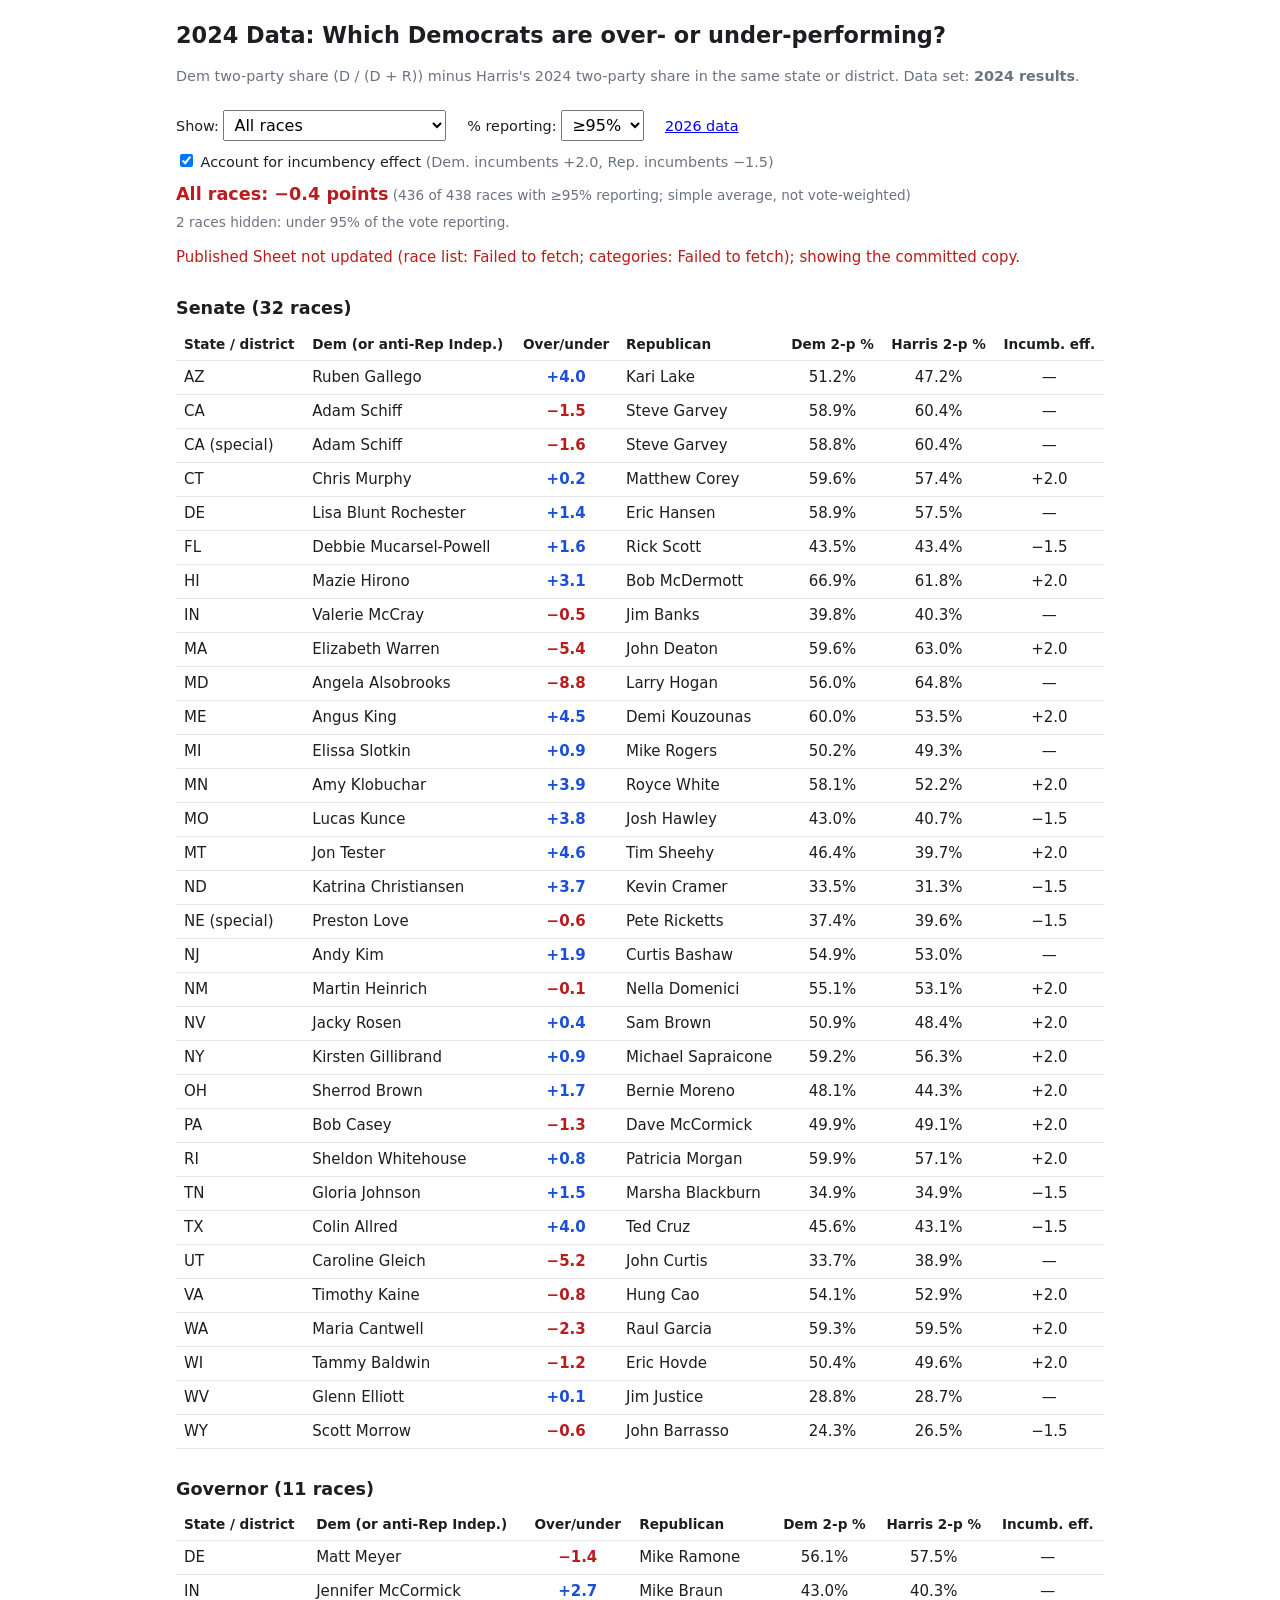
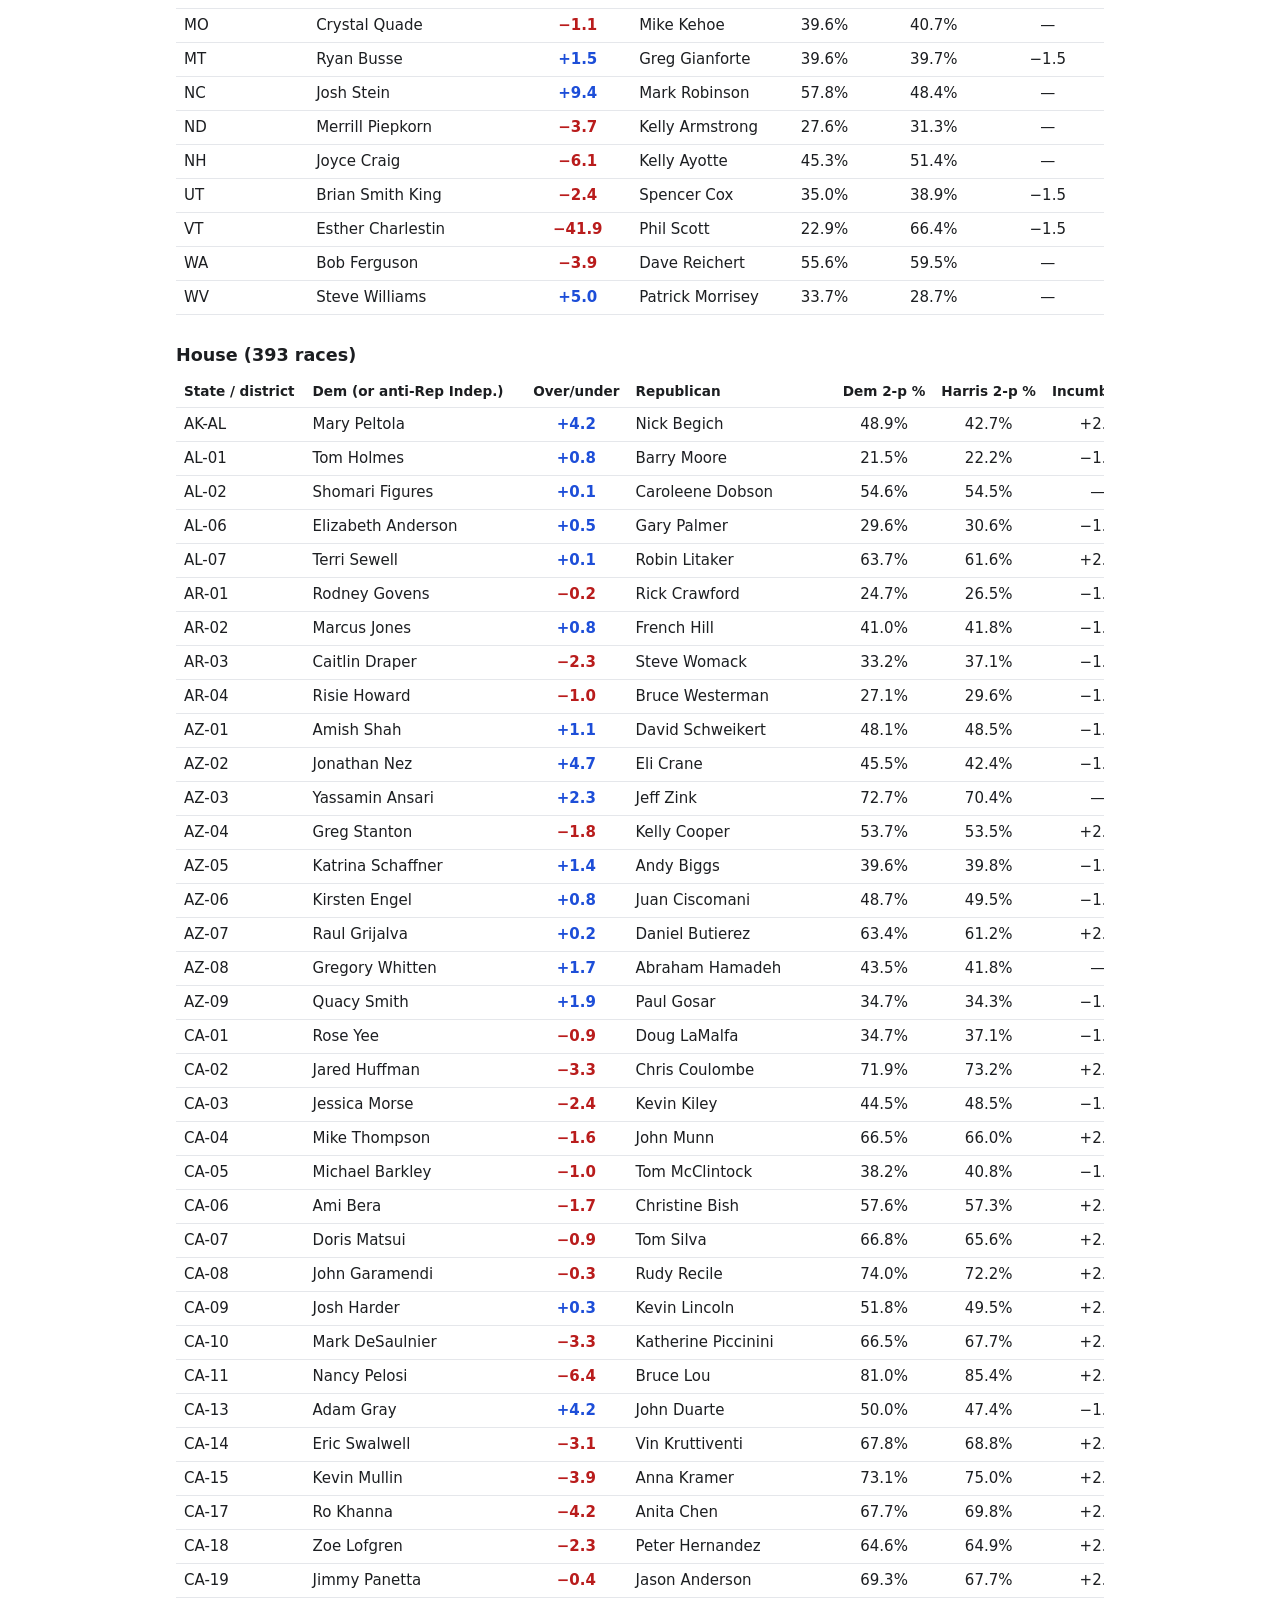
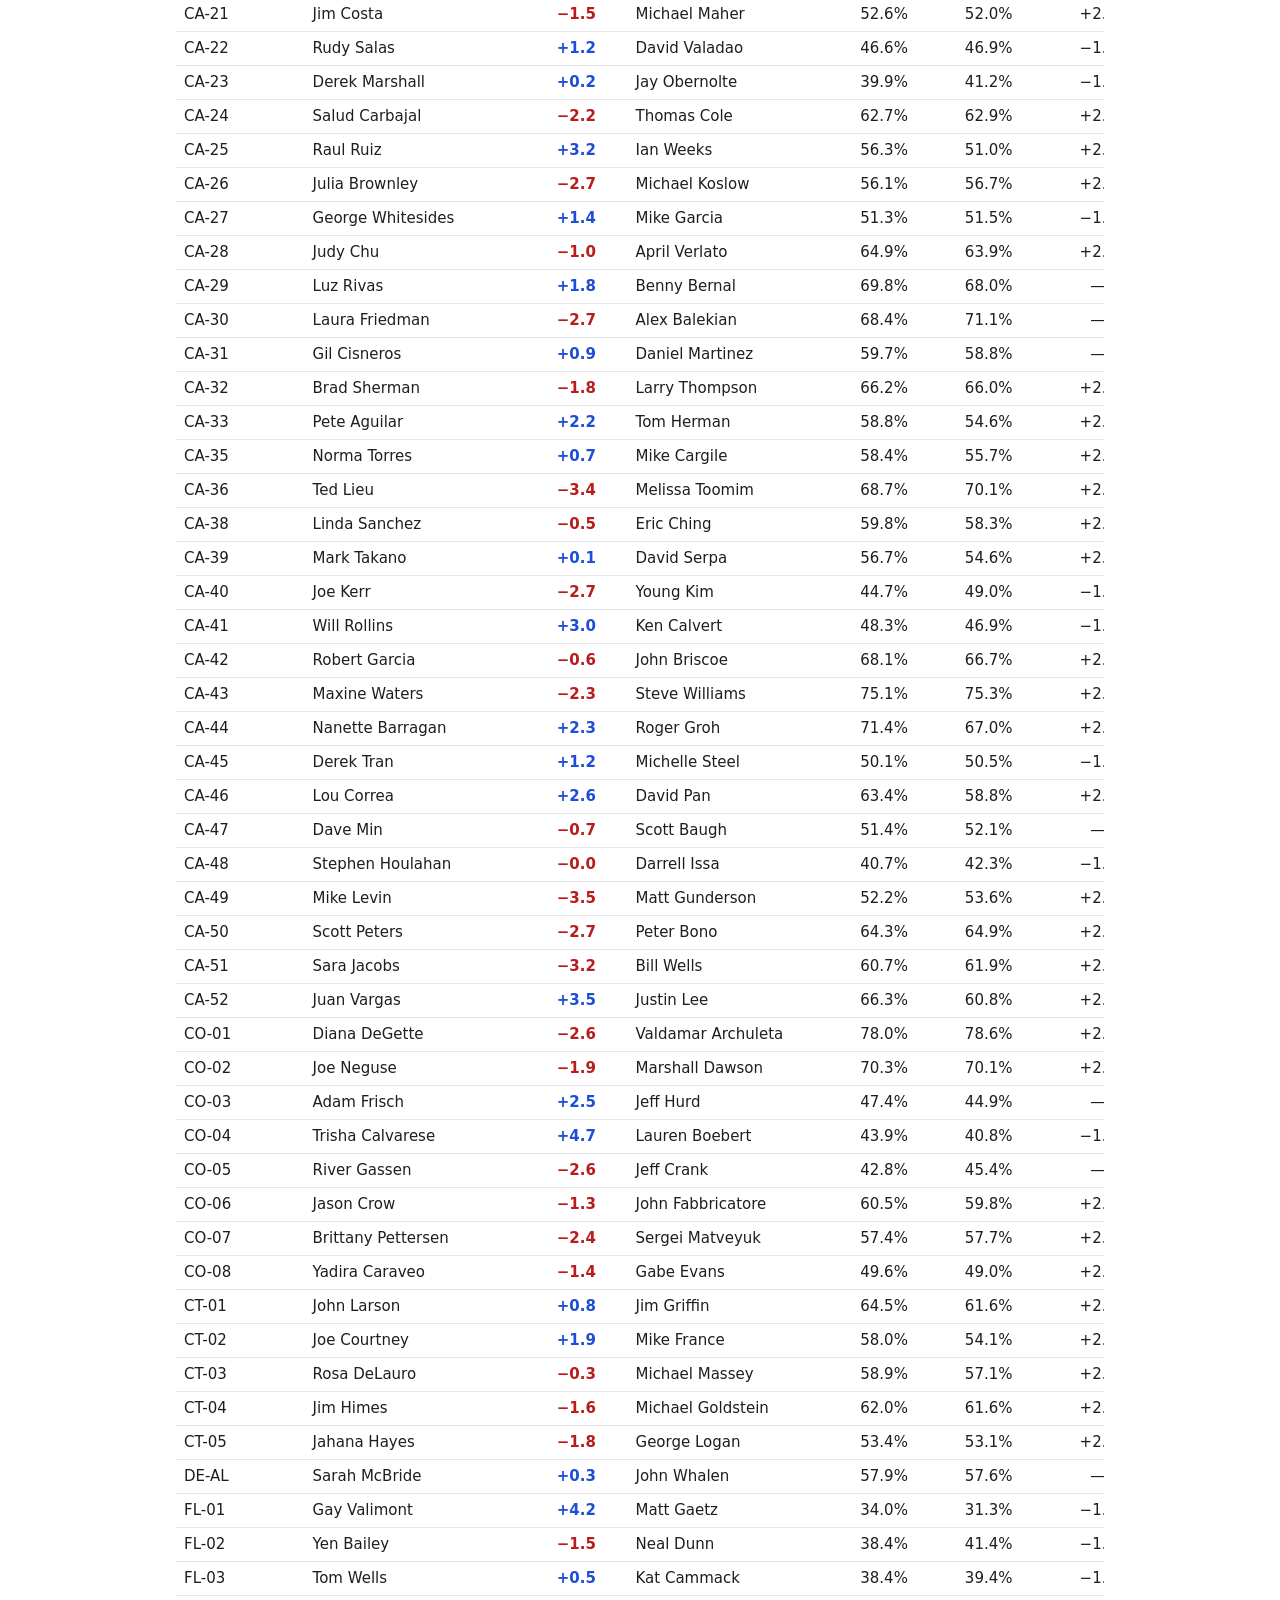
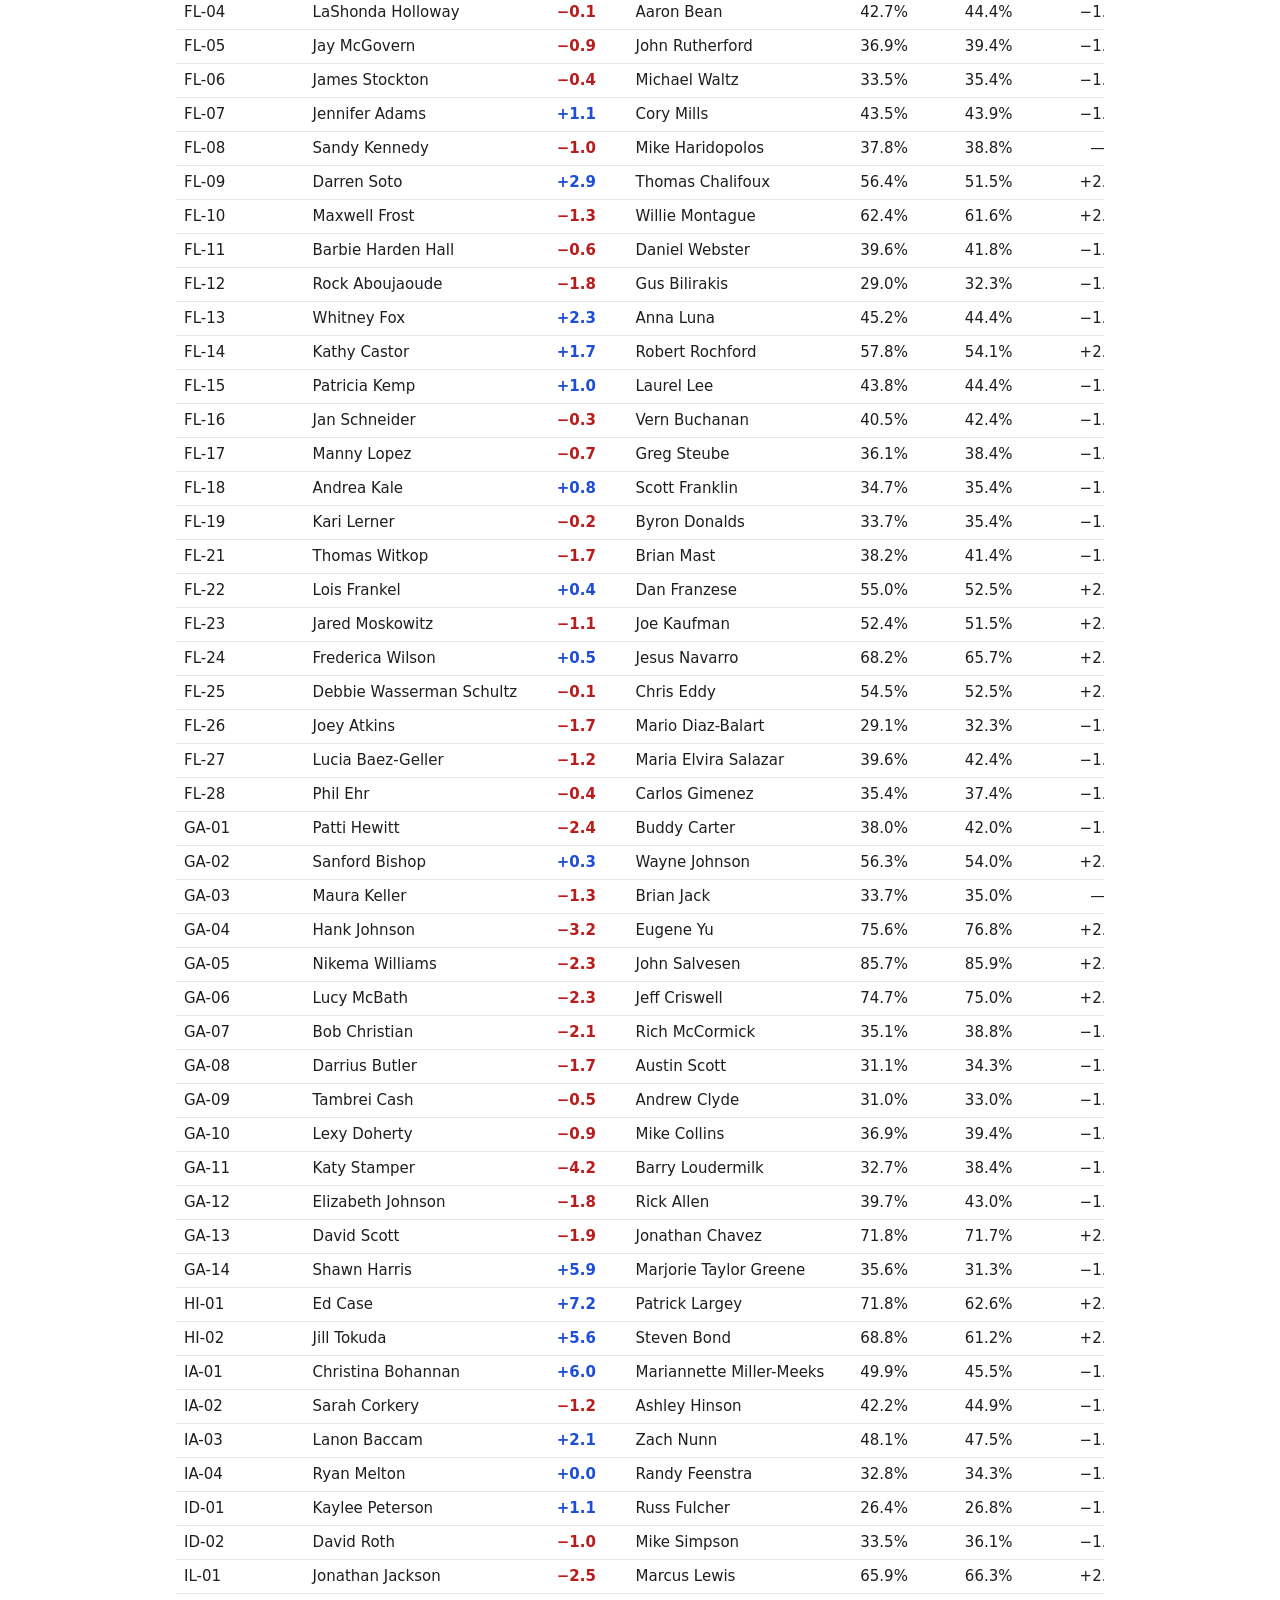
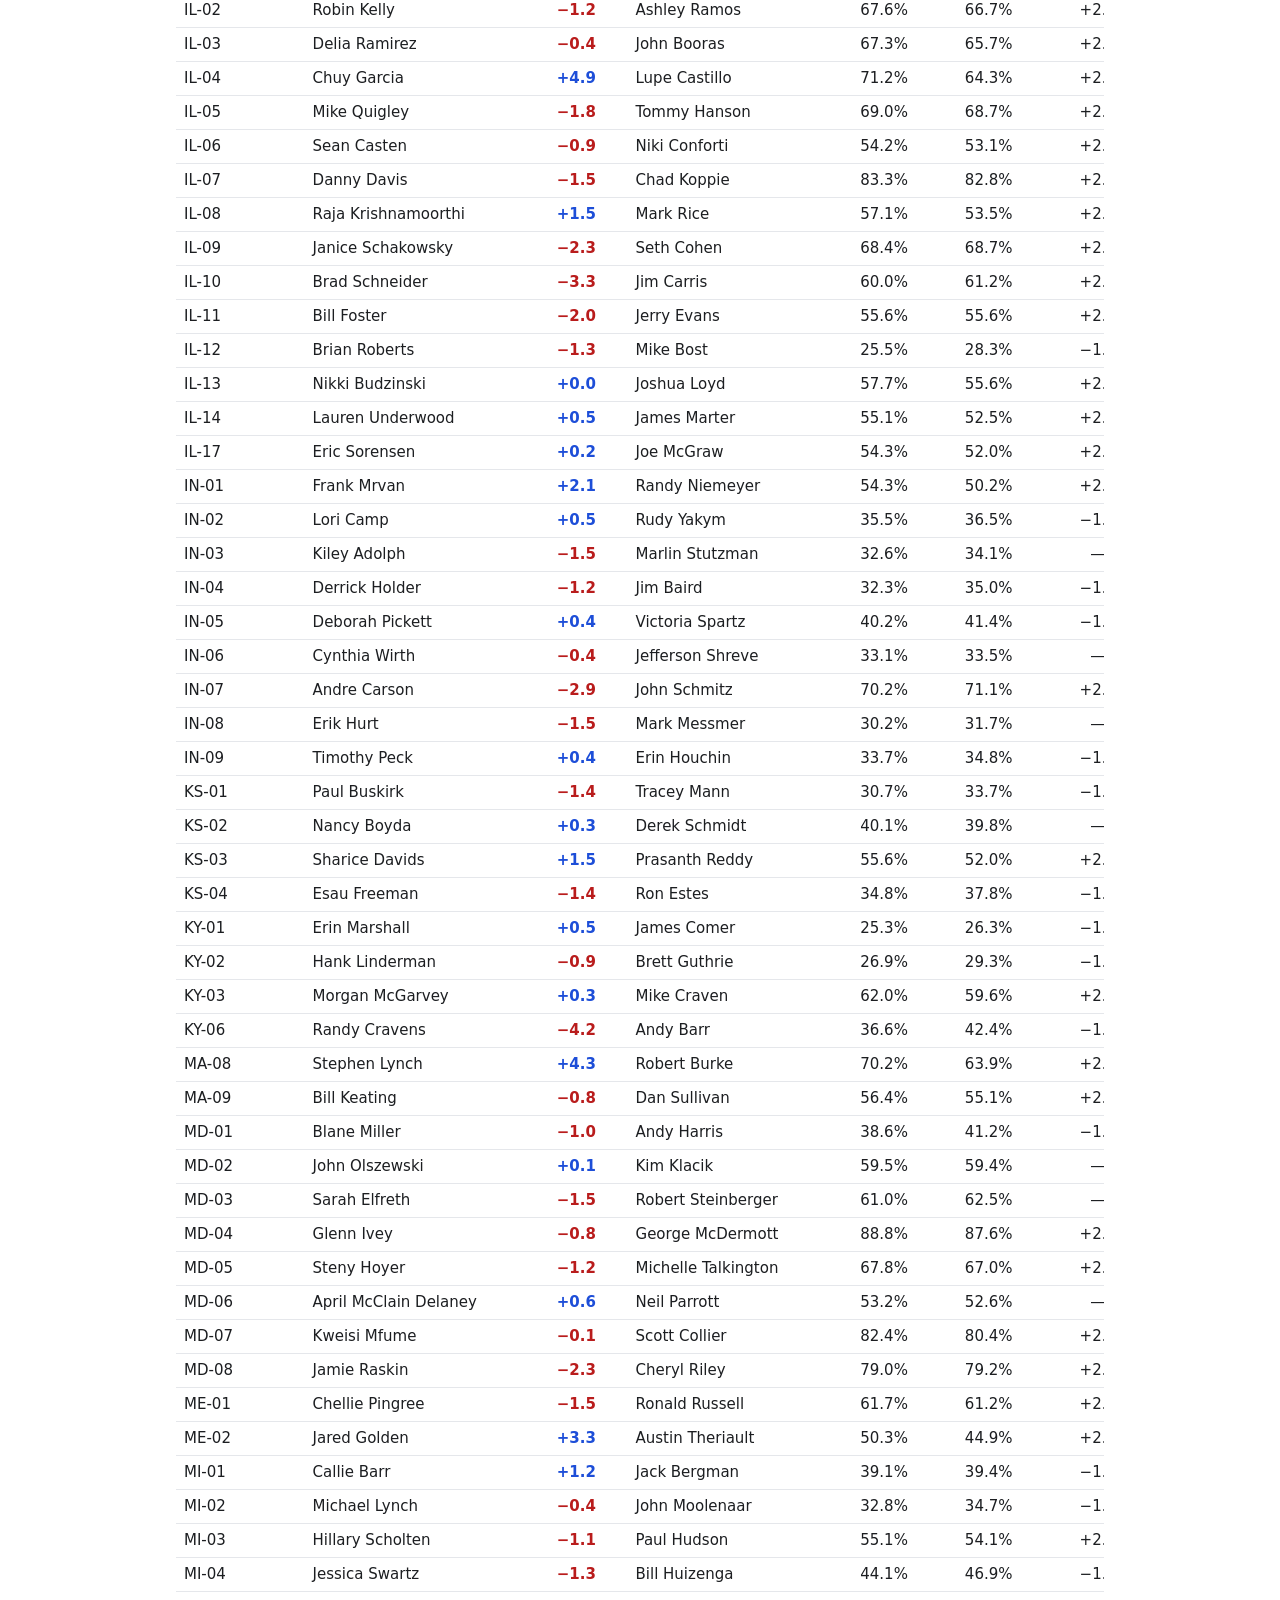
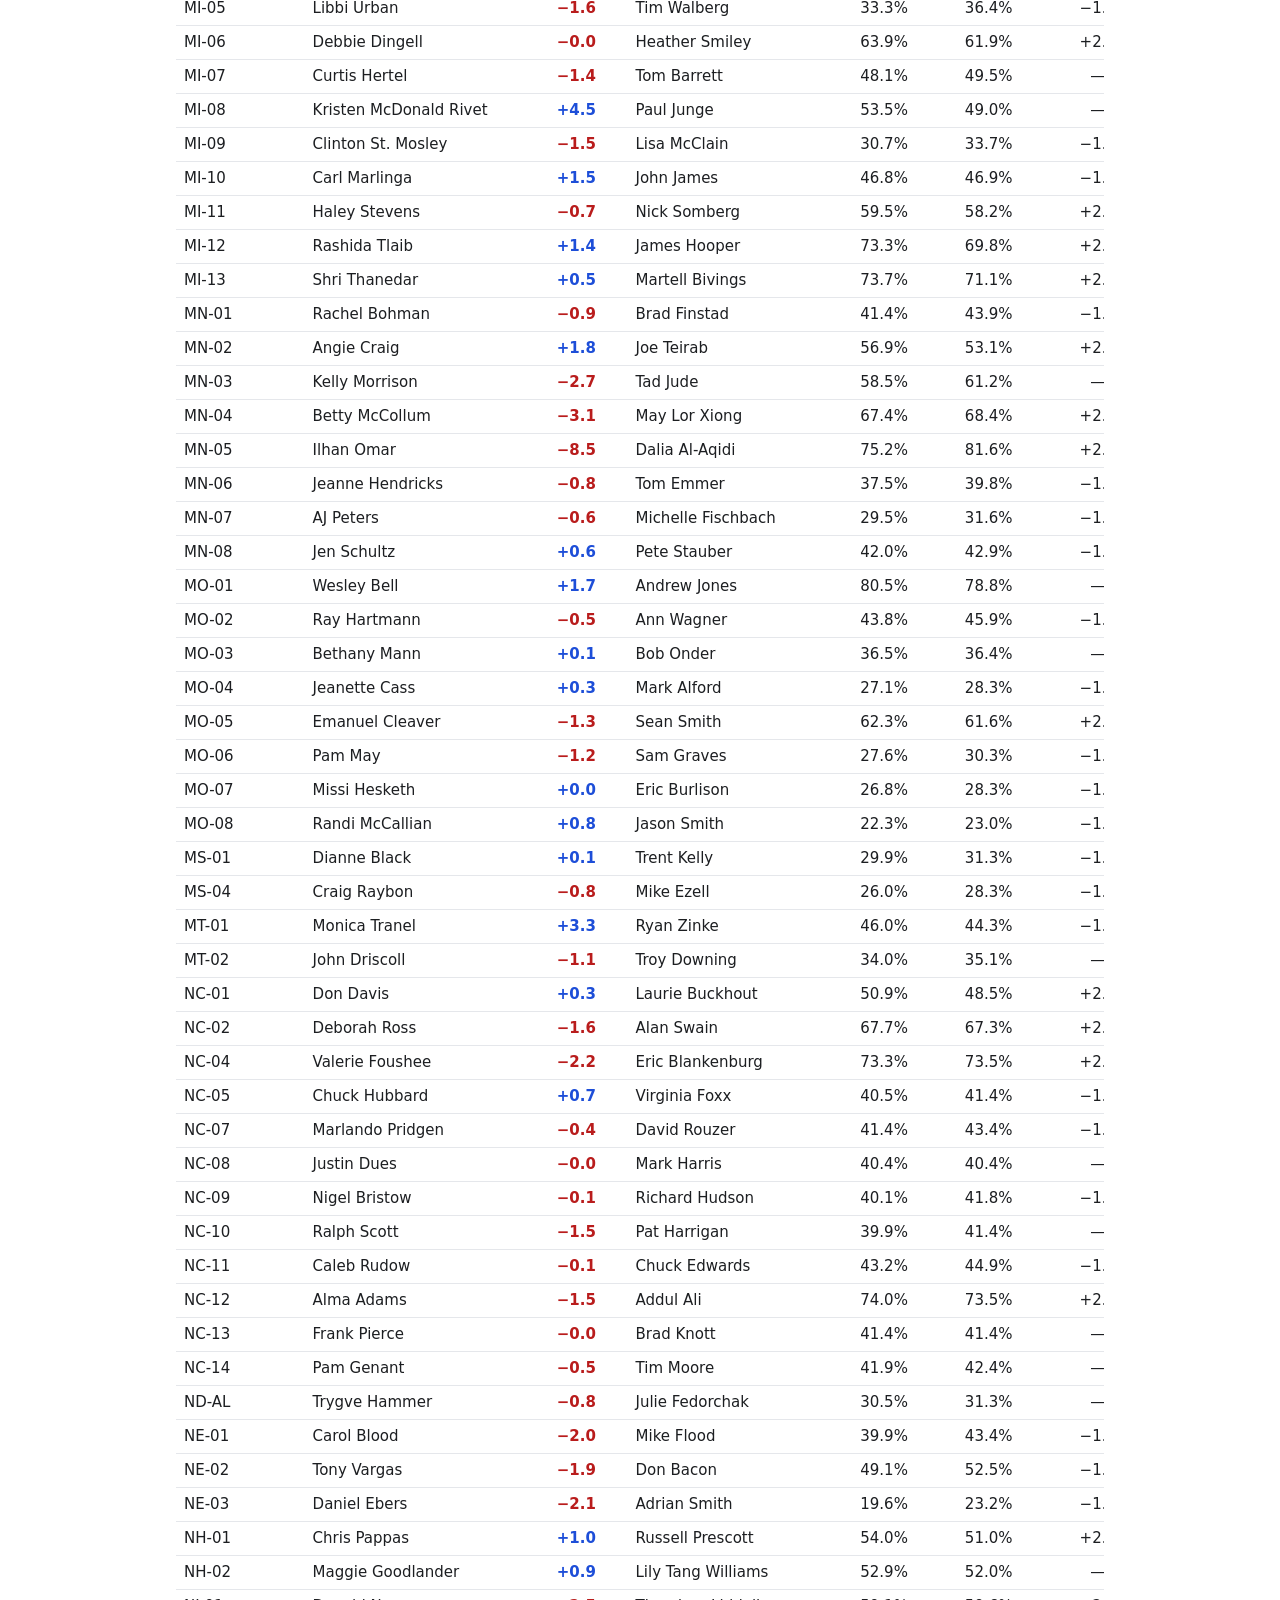
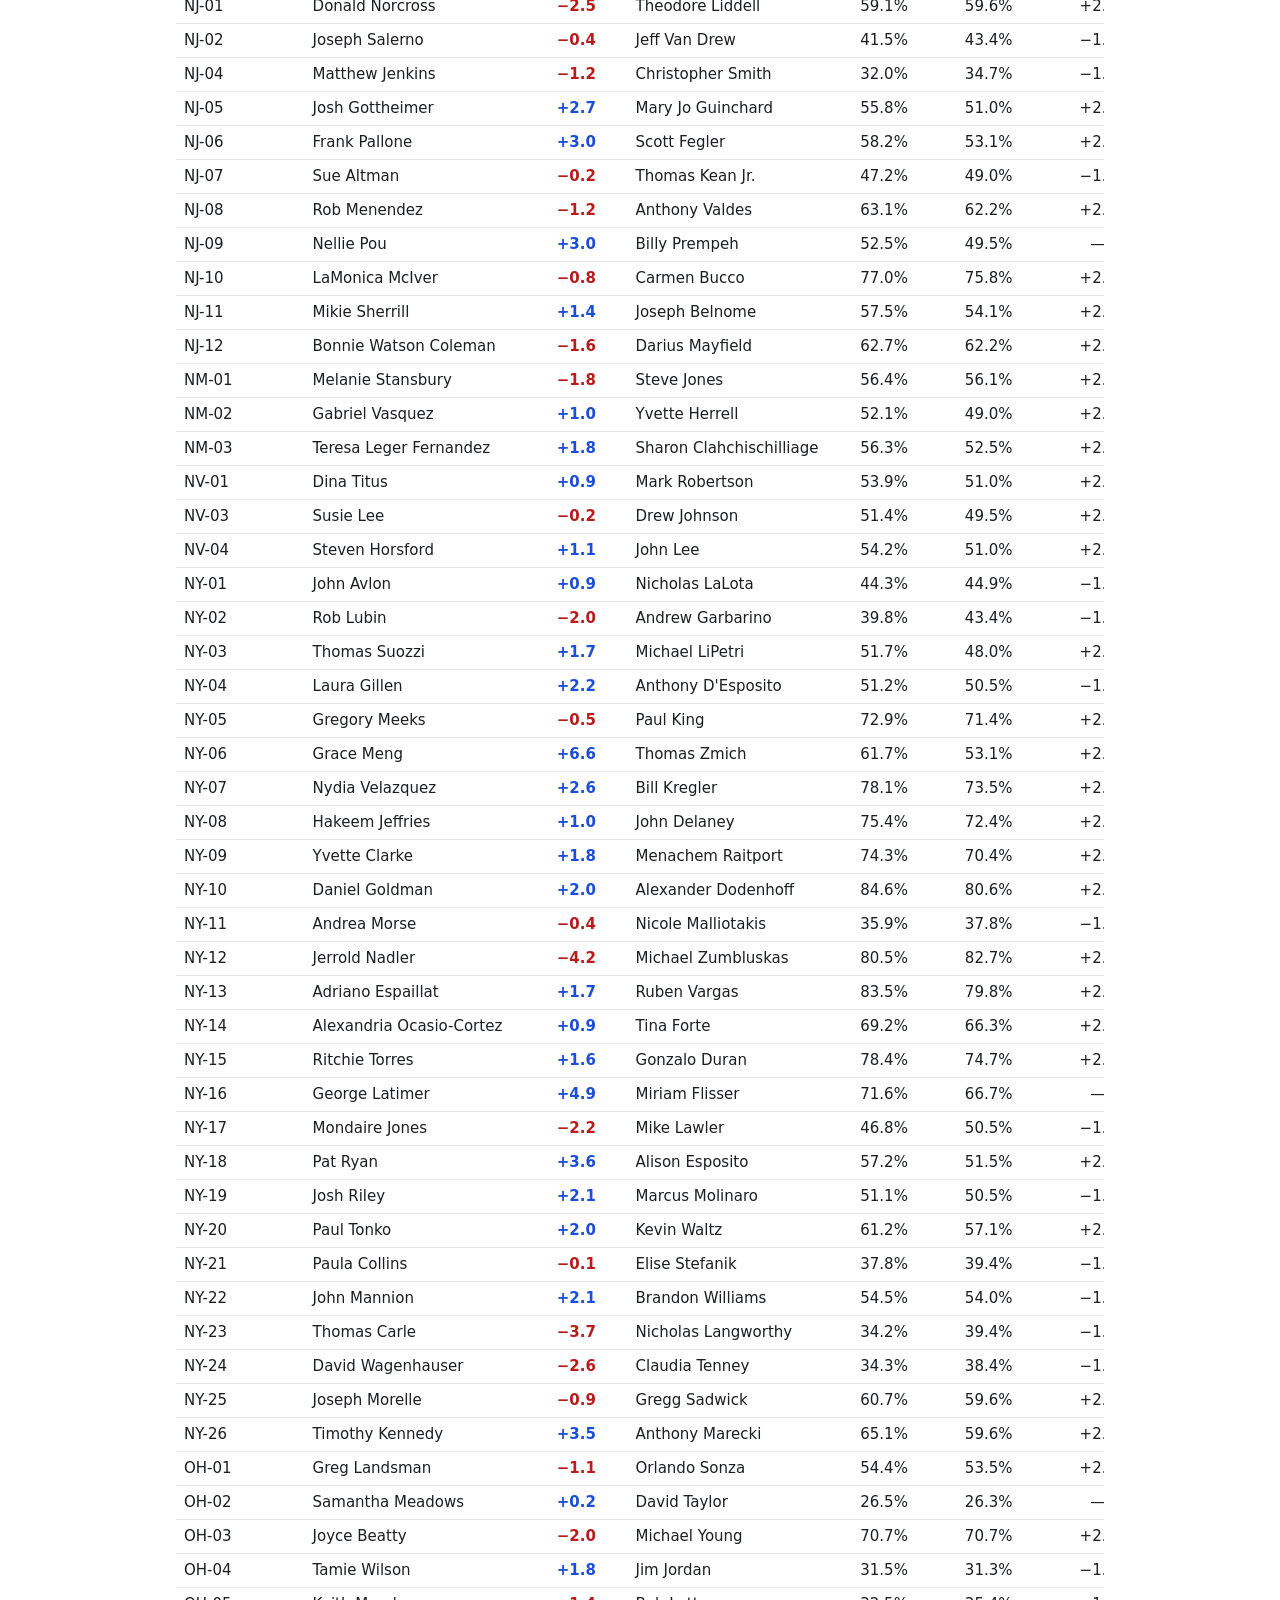
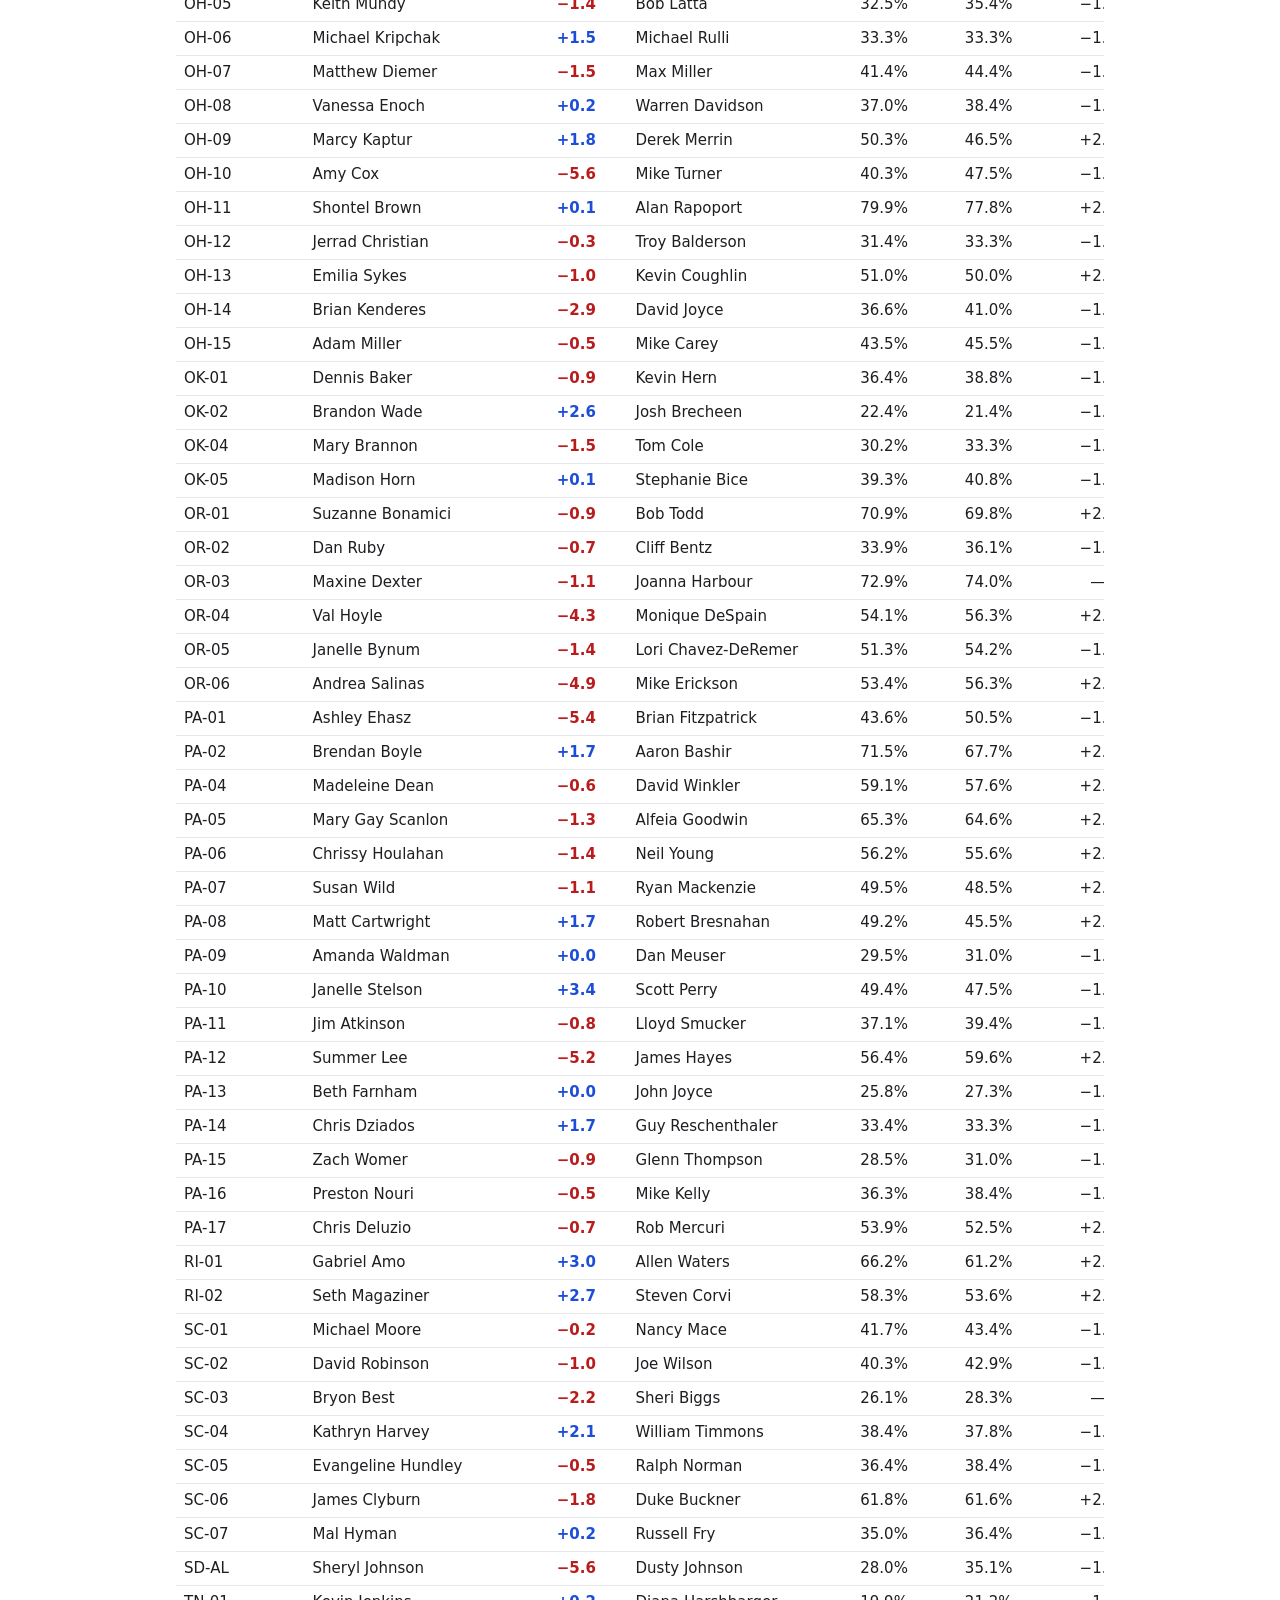
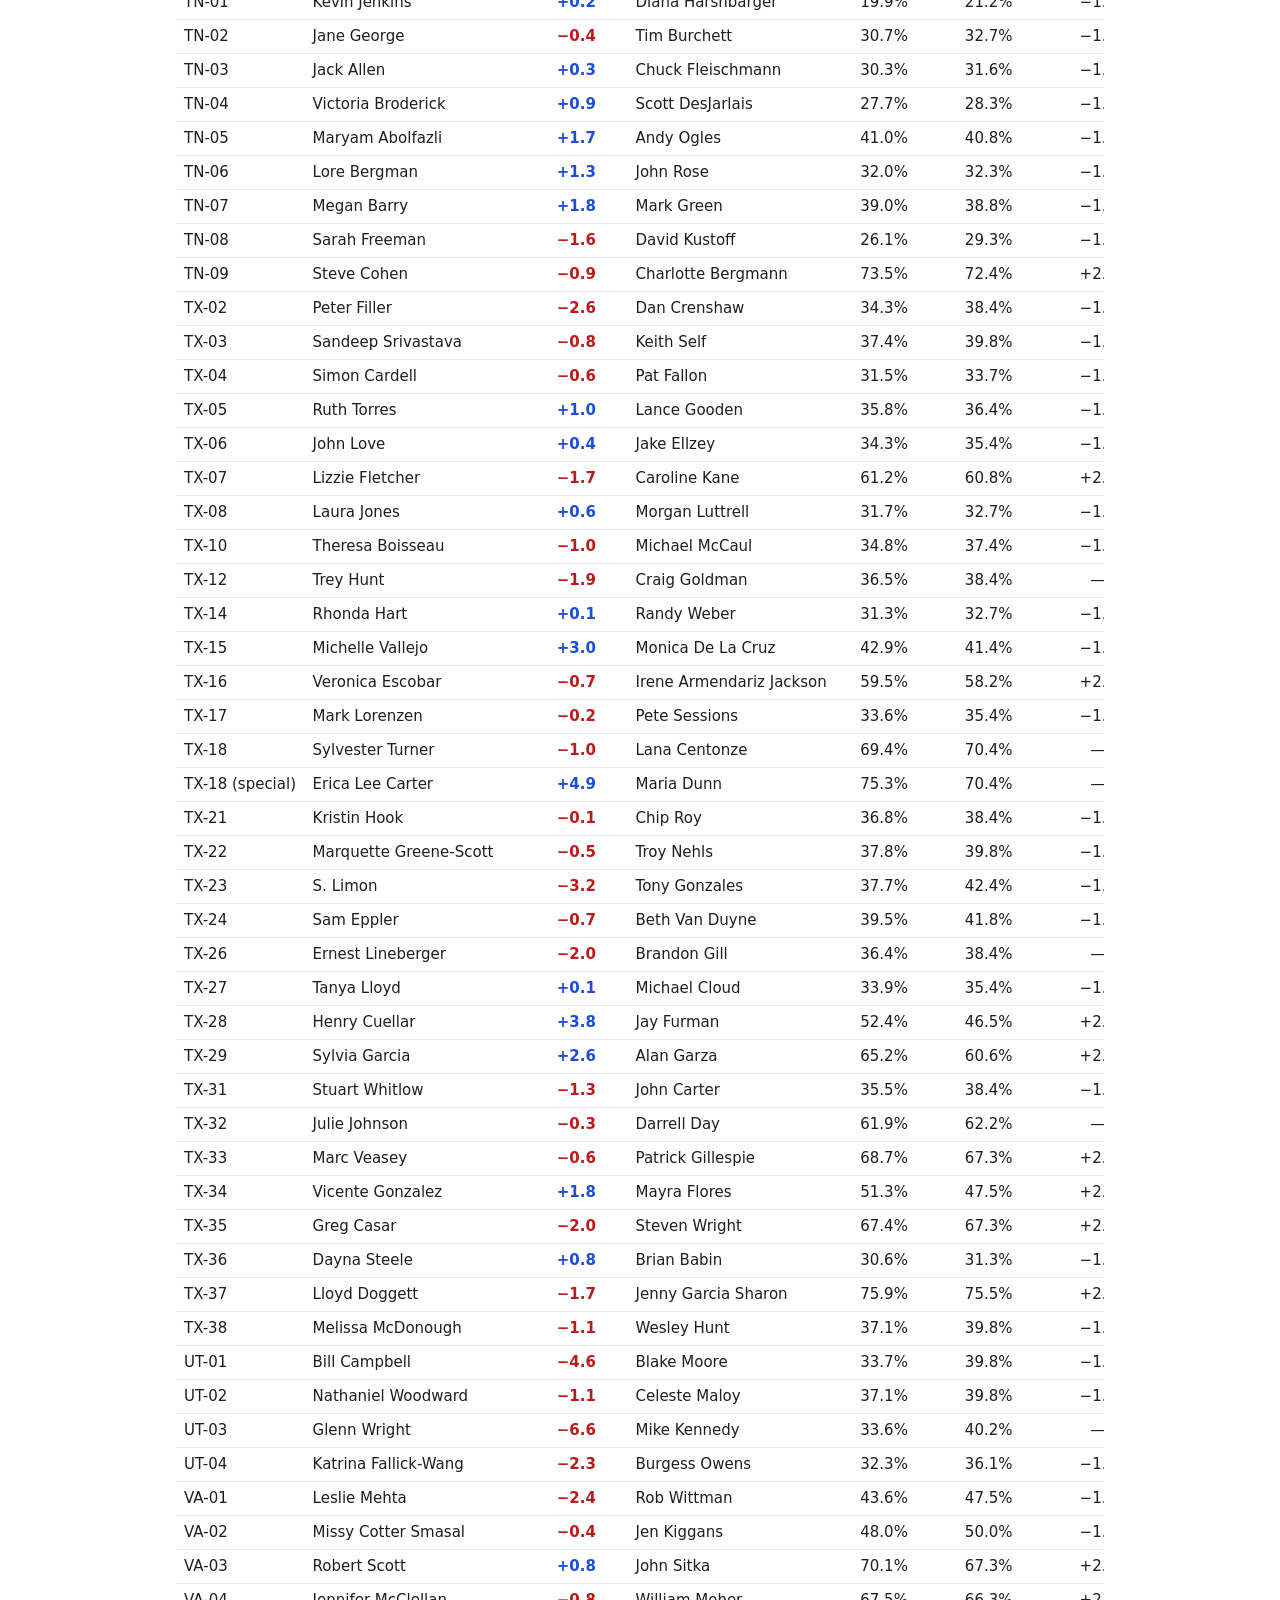
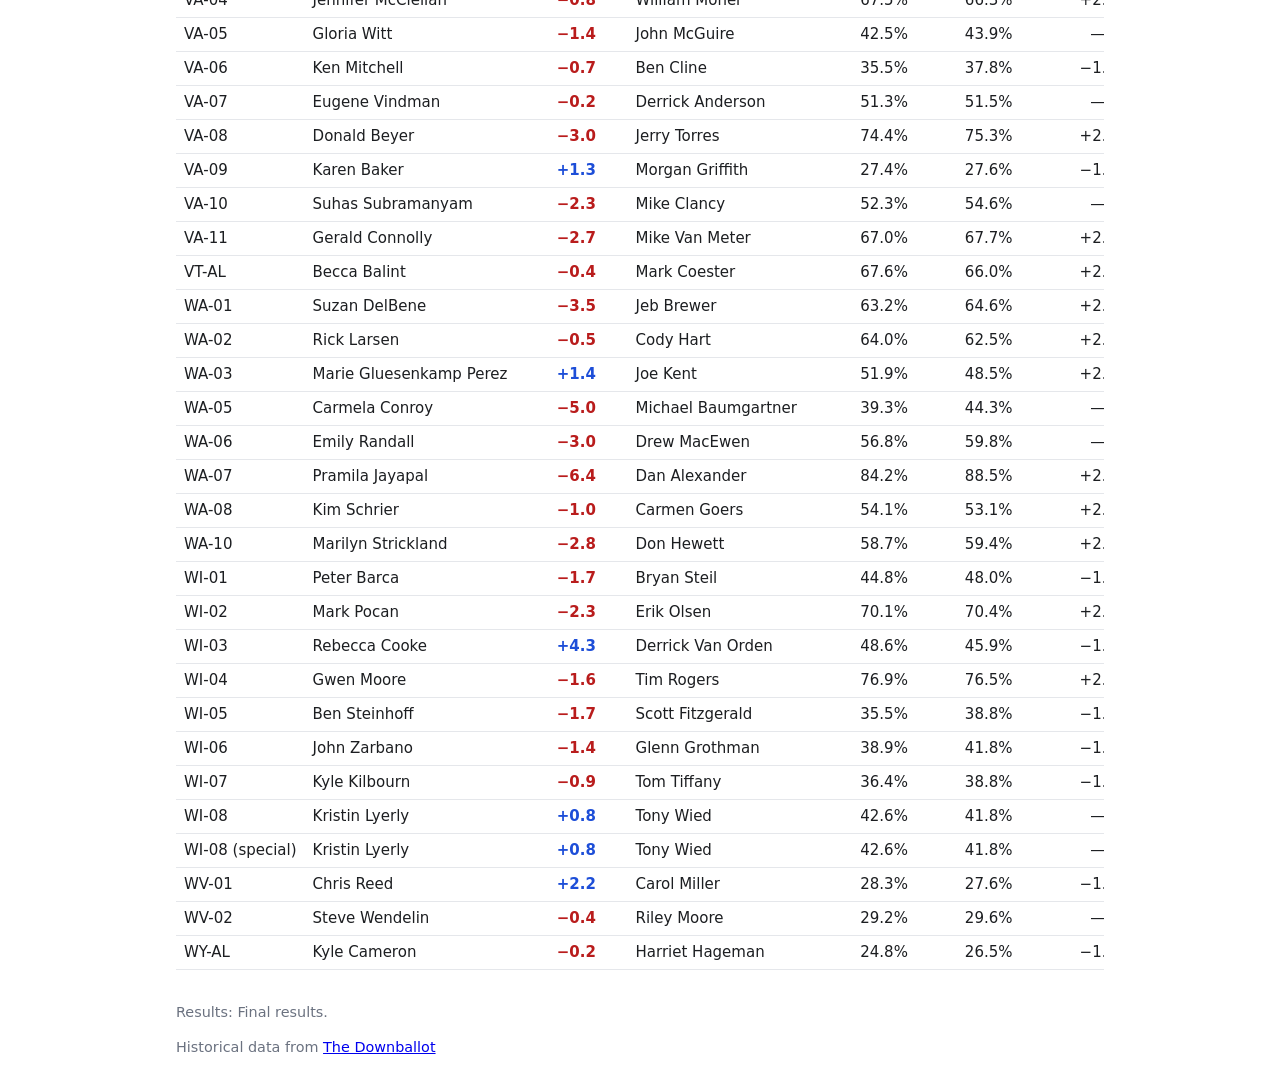
==== commit 29039b99: "feat: new titles, a link to the other year, a new footer; 2024 uses the Sheet alone - Page titles: "" ====
--- a/2024.html
+++ b/2024.html
@@ -3,19 +3,19 @@
 <head>
 <meta charset="utf-8">
 <meta name="viewport" content="width=device-width, initial-scale=1">
-<title>2024 Data: Democratic over/under-performance</title>
+<title>2024 Data: Which Democrats are over- or under-performing?</title>
 <link rel="stylesheet" href="style.css">
 </head>
 <body data-year="2024" data-dir="data/2024" data-date="2024-11-05" data-poll="false" data-default-reporting="0.95" data-hide-reporting-col
       data-sheet-url="https://docs.google.com/spreadsheets/d/e/2PACX-1vT2RNqXCow5krUoTdfdxFFWdEAvsjgI-Q6mSKkPvooNhk3o1Qf-svmb-WT36E9hcLkE3p8sXyCelcU0/pub?gid=0&amp;single=true&amp;output=csv"
-      data-categories-url="https://docs.google.com/spreadsheets/d/e/2PACX-1vT2RNqXCow5krUoTdfdxFFWdEAvsjgI-Q6mSKkPvooNhk3o1Qf-svmb-WT36E9hcLkE3p8sXyCelcU0/pub?gid=1431008735&amp;single=true&amp;output=csv"
-      data-other-href="index.html" data-other-label="Go to the 2026 live results">
+      data-categories-url="https://docs.google.com/spreadsheets/d/e/2PACX-1vT2RNqXCow5krUoTdfdxFFWdEAvsjgI-Q6mSKkPvooNhk3o1Qf-svmb-WT36E9hcLkE3p8sXyCelcU0/pub?gid=1431008735&amp;single=true&amp;output=csv">
 <header>
-  <h1>2024 Data: How far are Democrats over- or under-performing?</h1>
+  <h1>2024 Data: Which Democrats are over- or under-performing?</h1>
   <p class="sub">Dem two-party share (D / (D + R)) minus Harris's 2024 two-party share in the same state or district.
     Data set: <strong id="dataset">2024 results</strong>.</p>
   <label id="filter-box" hidden>Show: <select id="filter"></select></label>
   <label id="reporting-box">% reporting: <select id="reporting"></select></label>
+  <a id="year-link" href="index.html" target="_blank" rel="noopener">2026 data</a>
   <p id="incumbency-box"><label><input type="checkbox" id="incumbency" disabled> Account for incumbency effect</label>
     <span id="incumbency-info"></span></p>
   <p id="avg" class="avg" hidden></p>
@@ -25,7 +25,7 @@
 <main id="sections"></main>
 <footer>
   <p id="source"></p>
-  <p>Results: Politico / AP. Click a column header to sort. <a id="other-page" href="index.html">Go to the 2026 live results</a>.</p>
+  <p>Historical data from <a href="https://www.the-downballot.com/p/the-downballots-calculations-of-presidential" target="_blank" rel="noopener">The Downballot</a></p>
 </footer>
 <script type="module" src="app.js"></script>
 </body>
--- a/style.css
+++ b/style.css
@@ -26,6 +26,7 @@
 }
 #filter-box, #reporting-box { display: inline-block; margin: 10px 16px 0 0; font-size: 0.9rem; }
 #filter-box[hidden] { display: none; }
+#year-link { display: inline-block; margin-top: 10px; font-size: 0.9rem; }
 /* 16px: iOS Safari zooms the page when a smaller select is focused. */
 select { font: inherit; font-size: 16px; padding: 4px 6px; }
 body[data-hide-reporting-col] .reporting-col { display: none; }
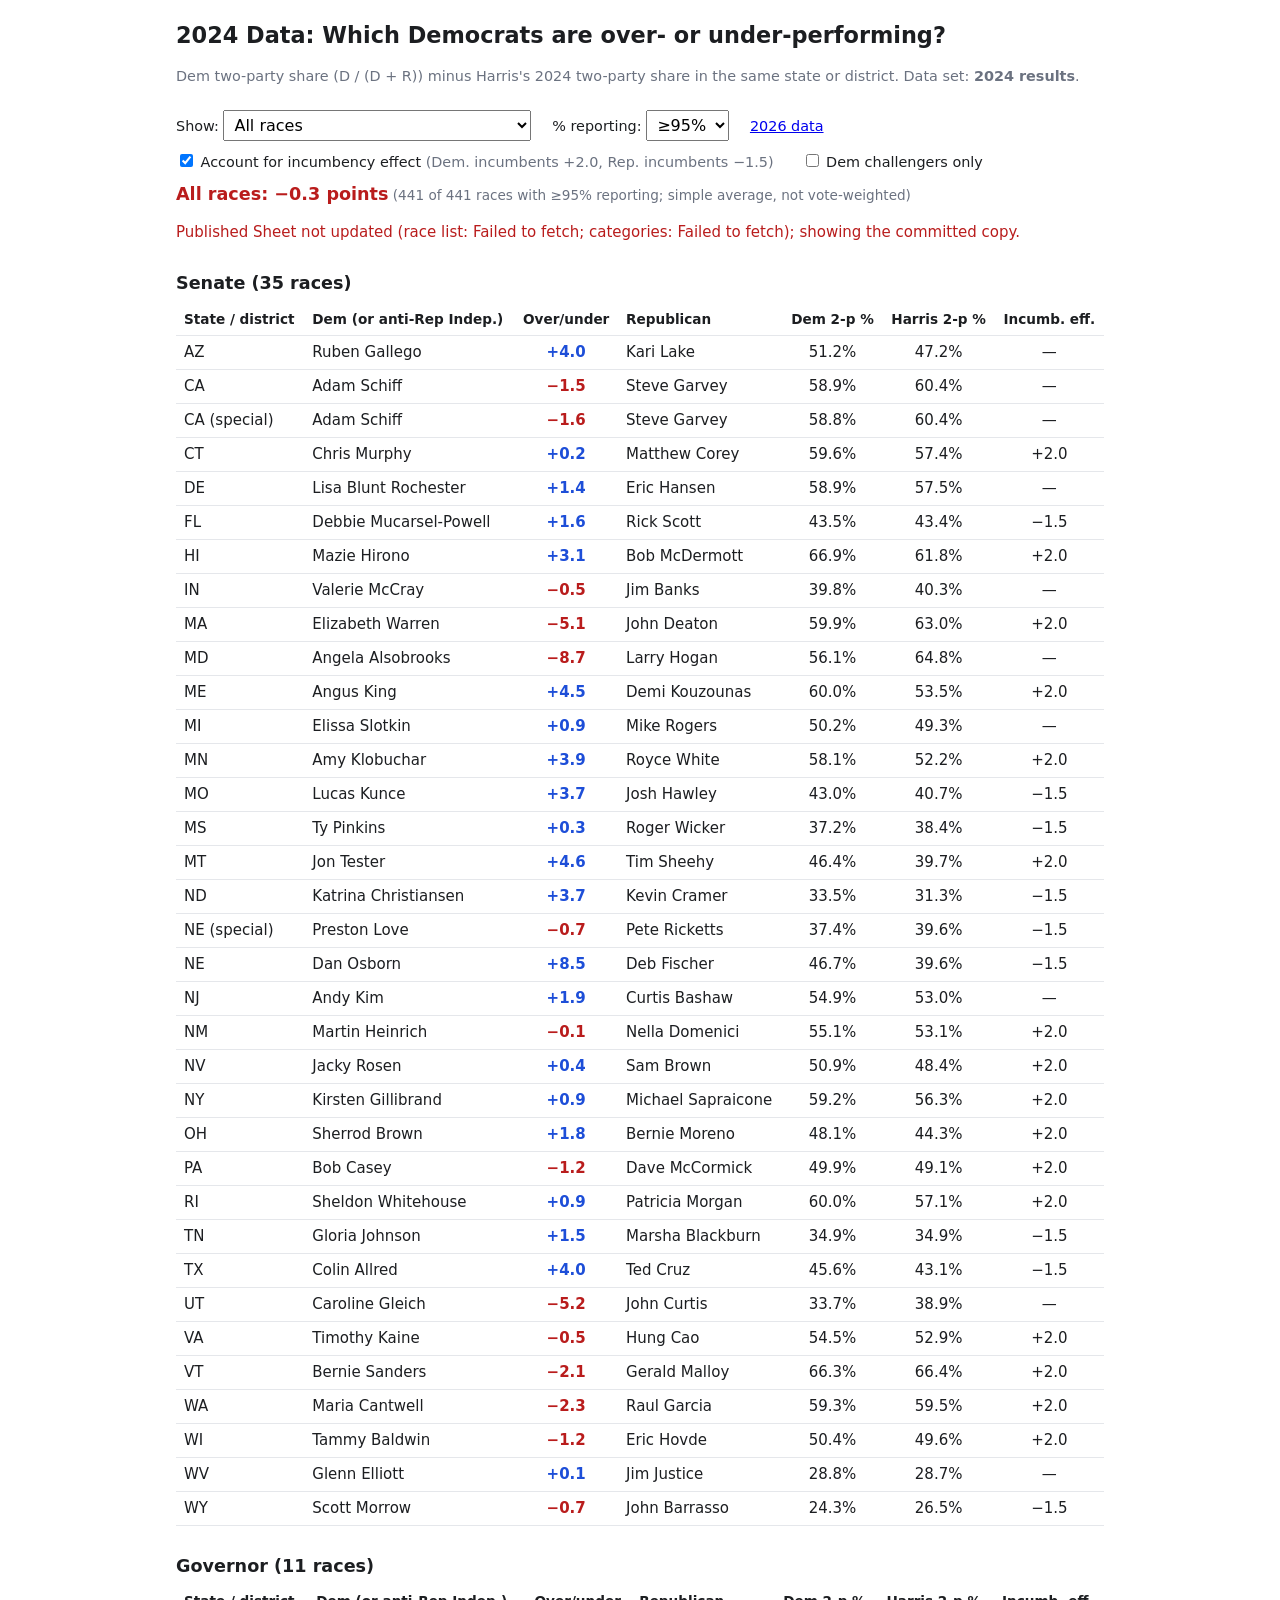
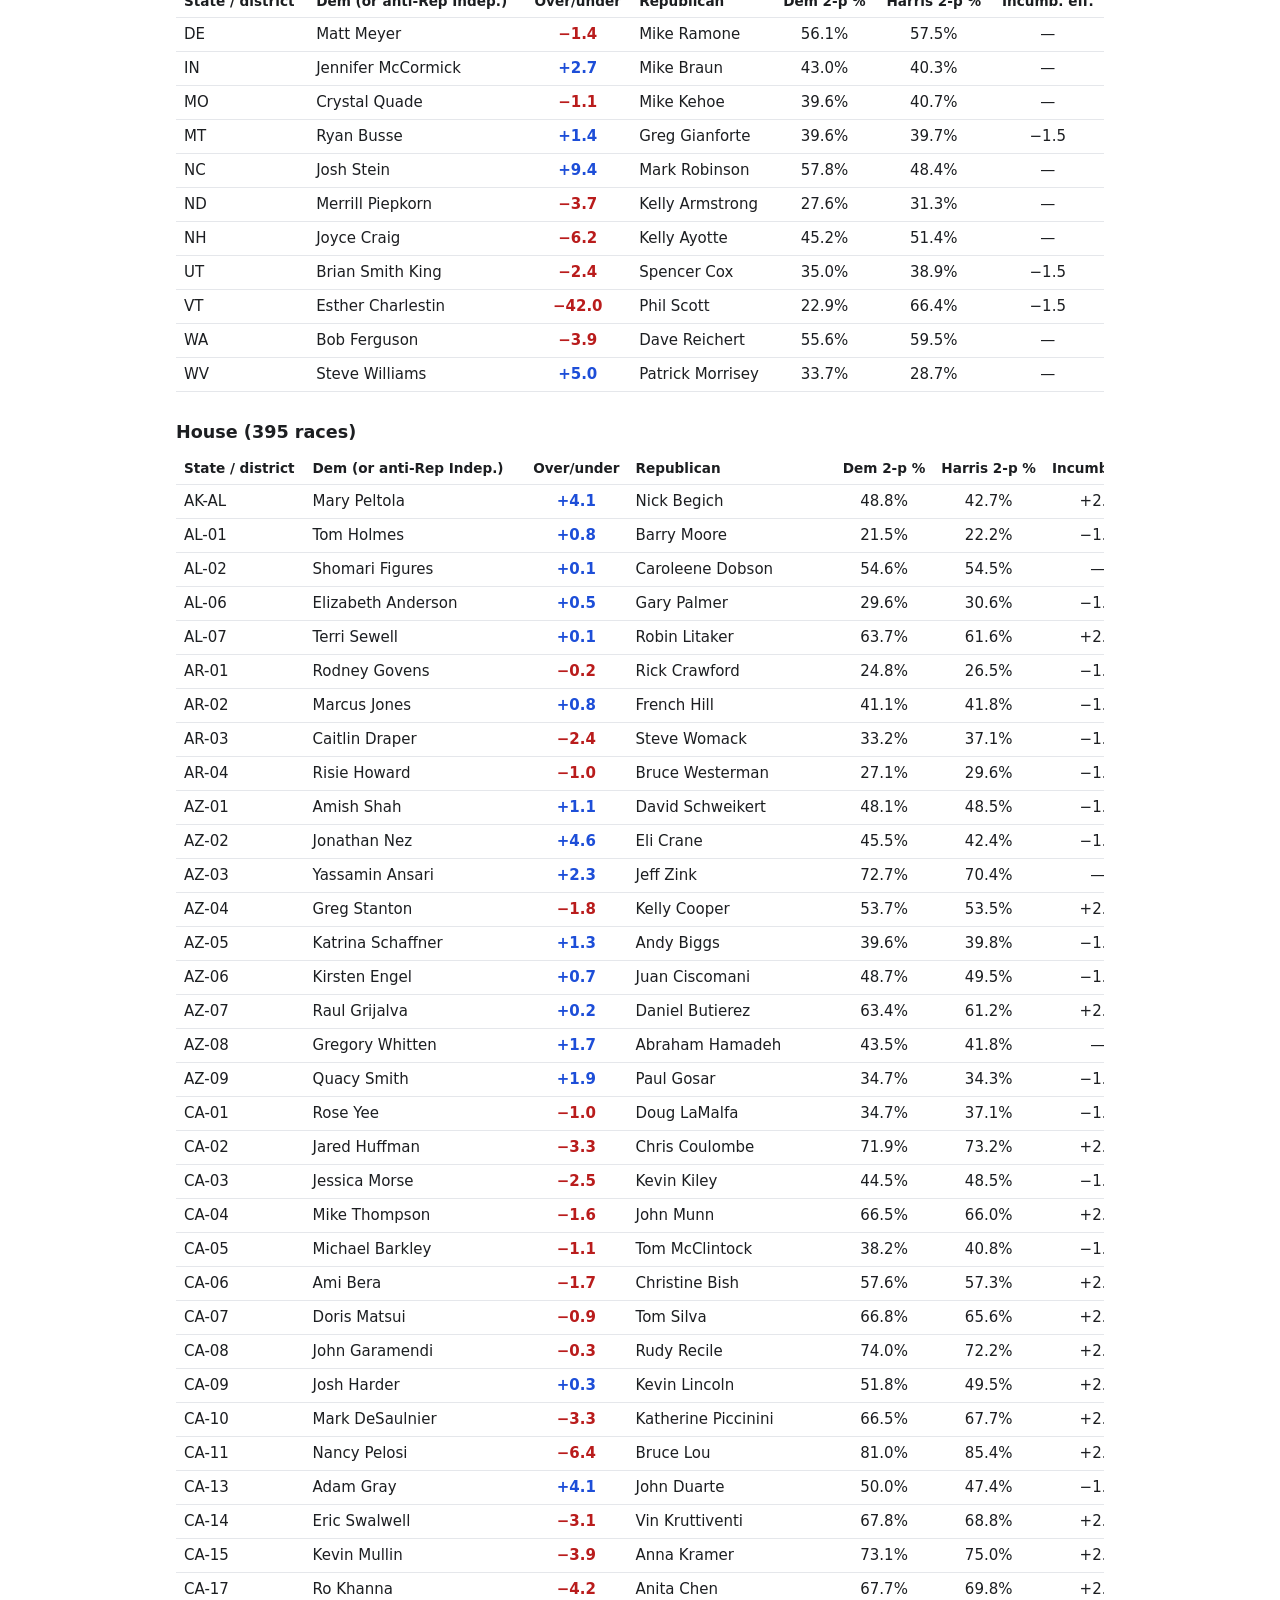
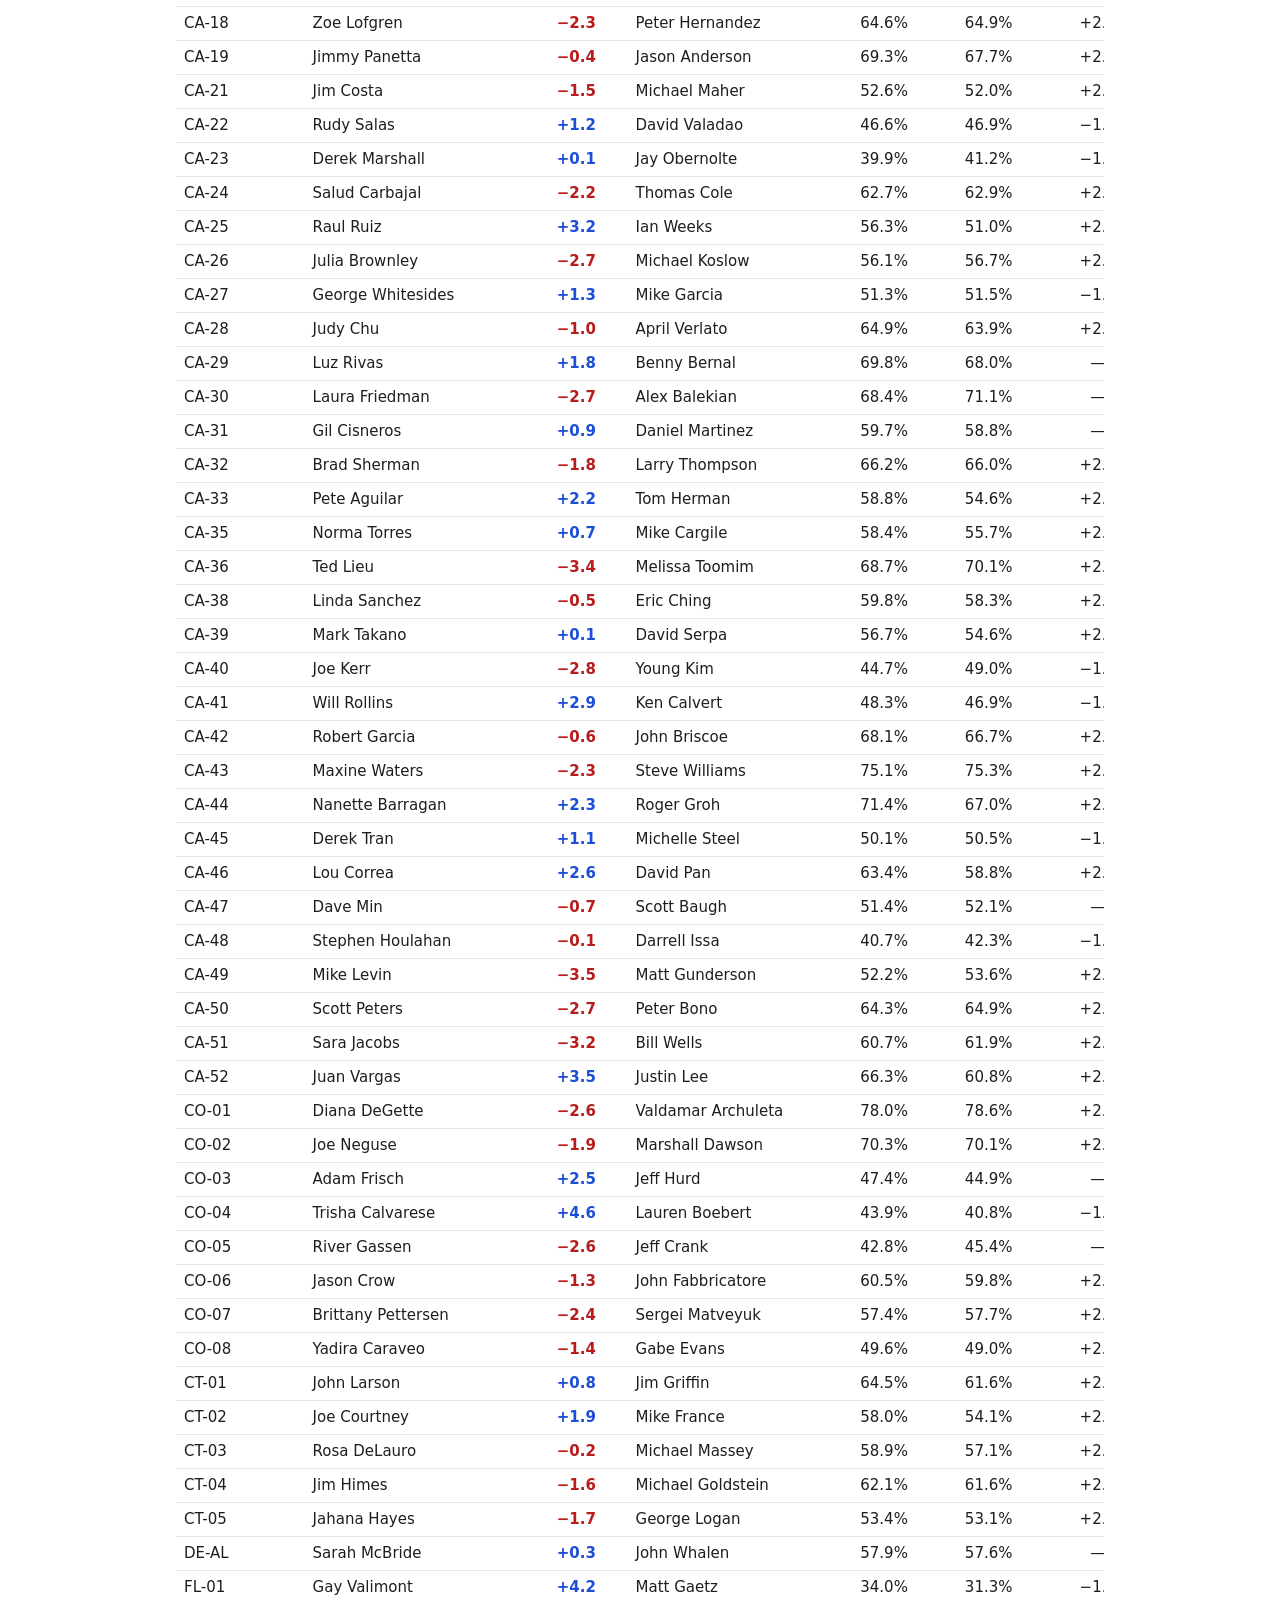
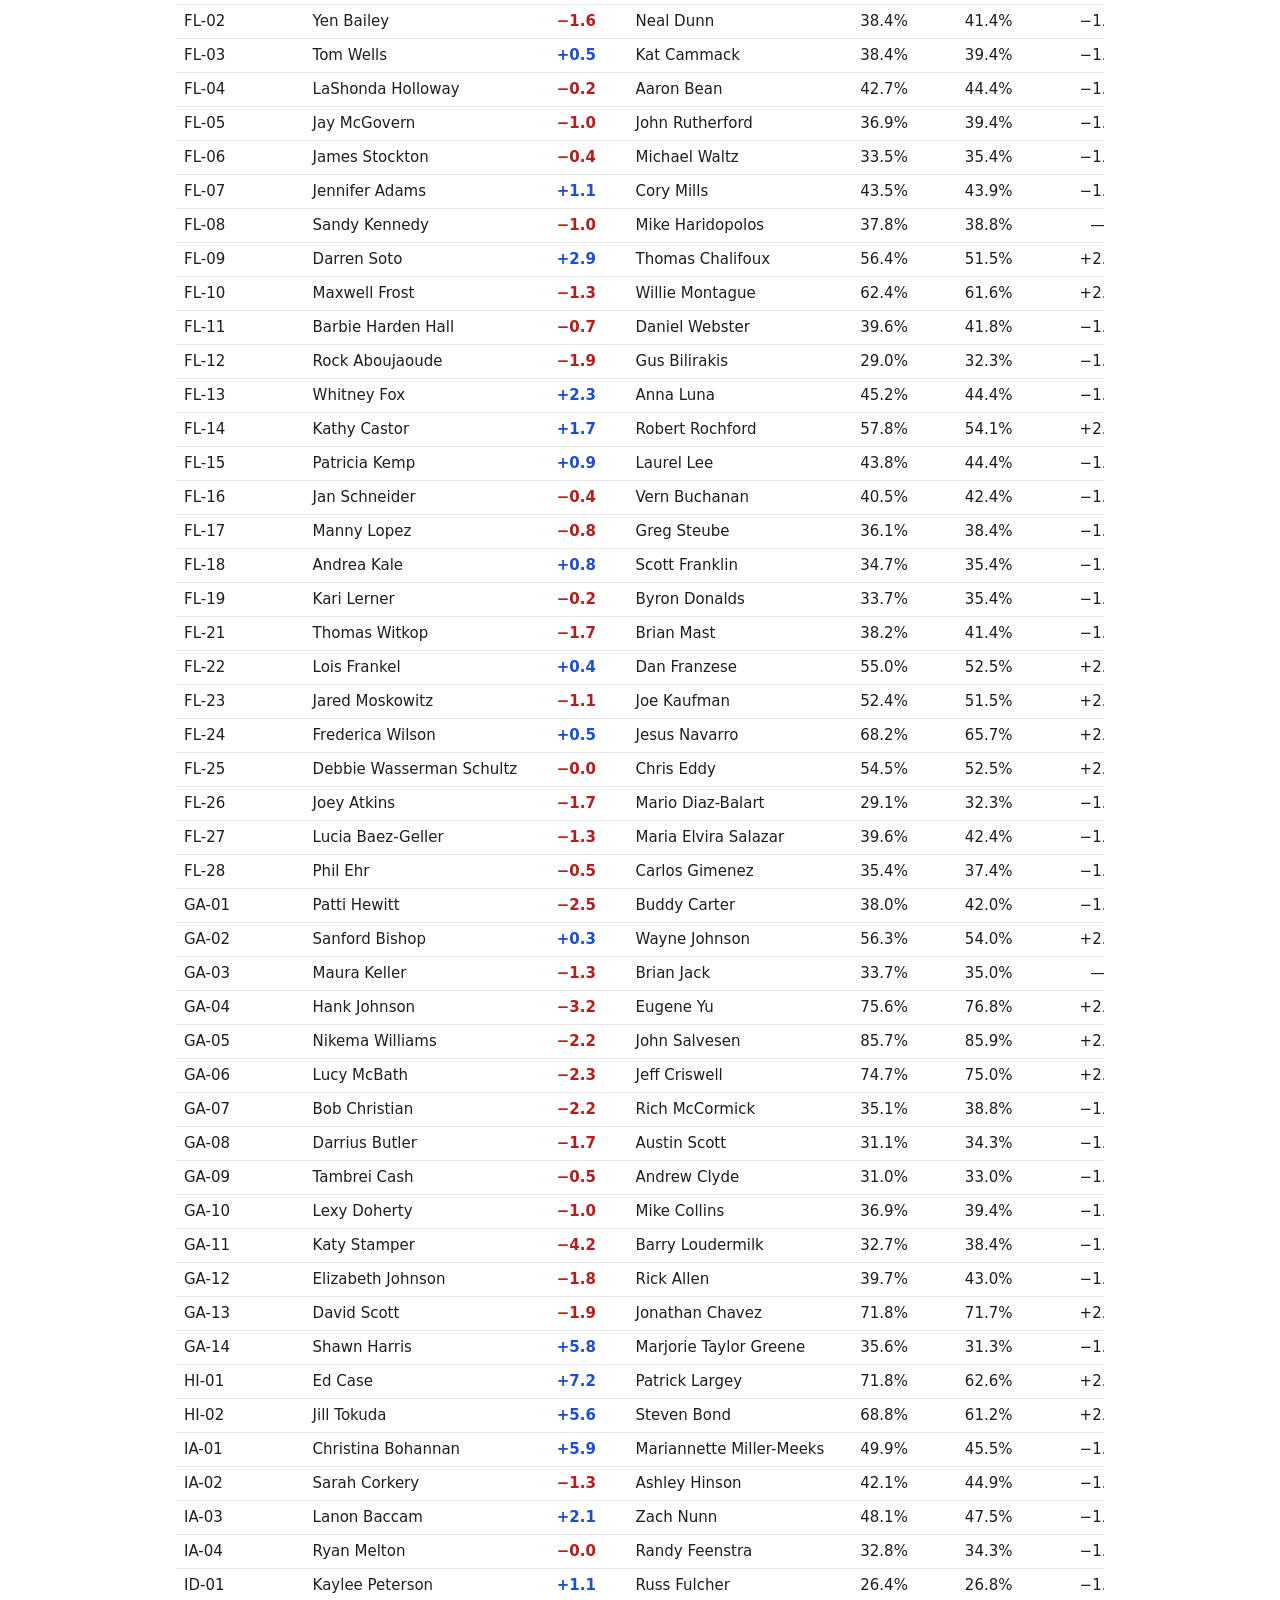
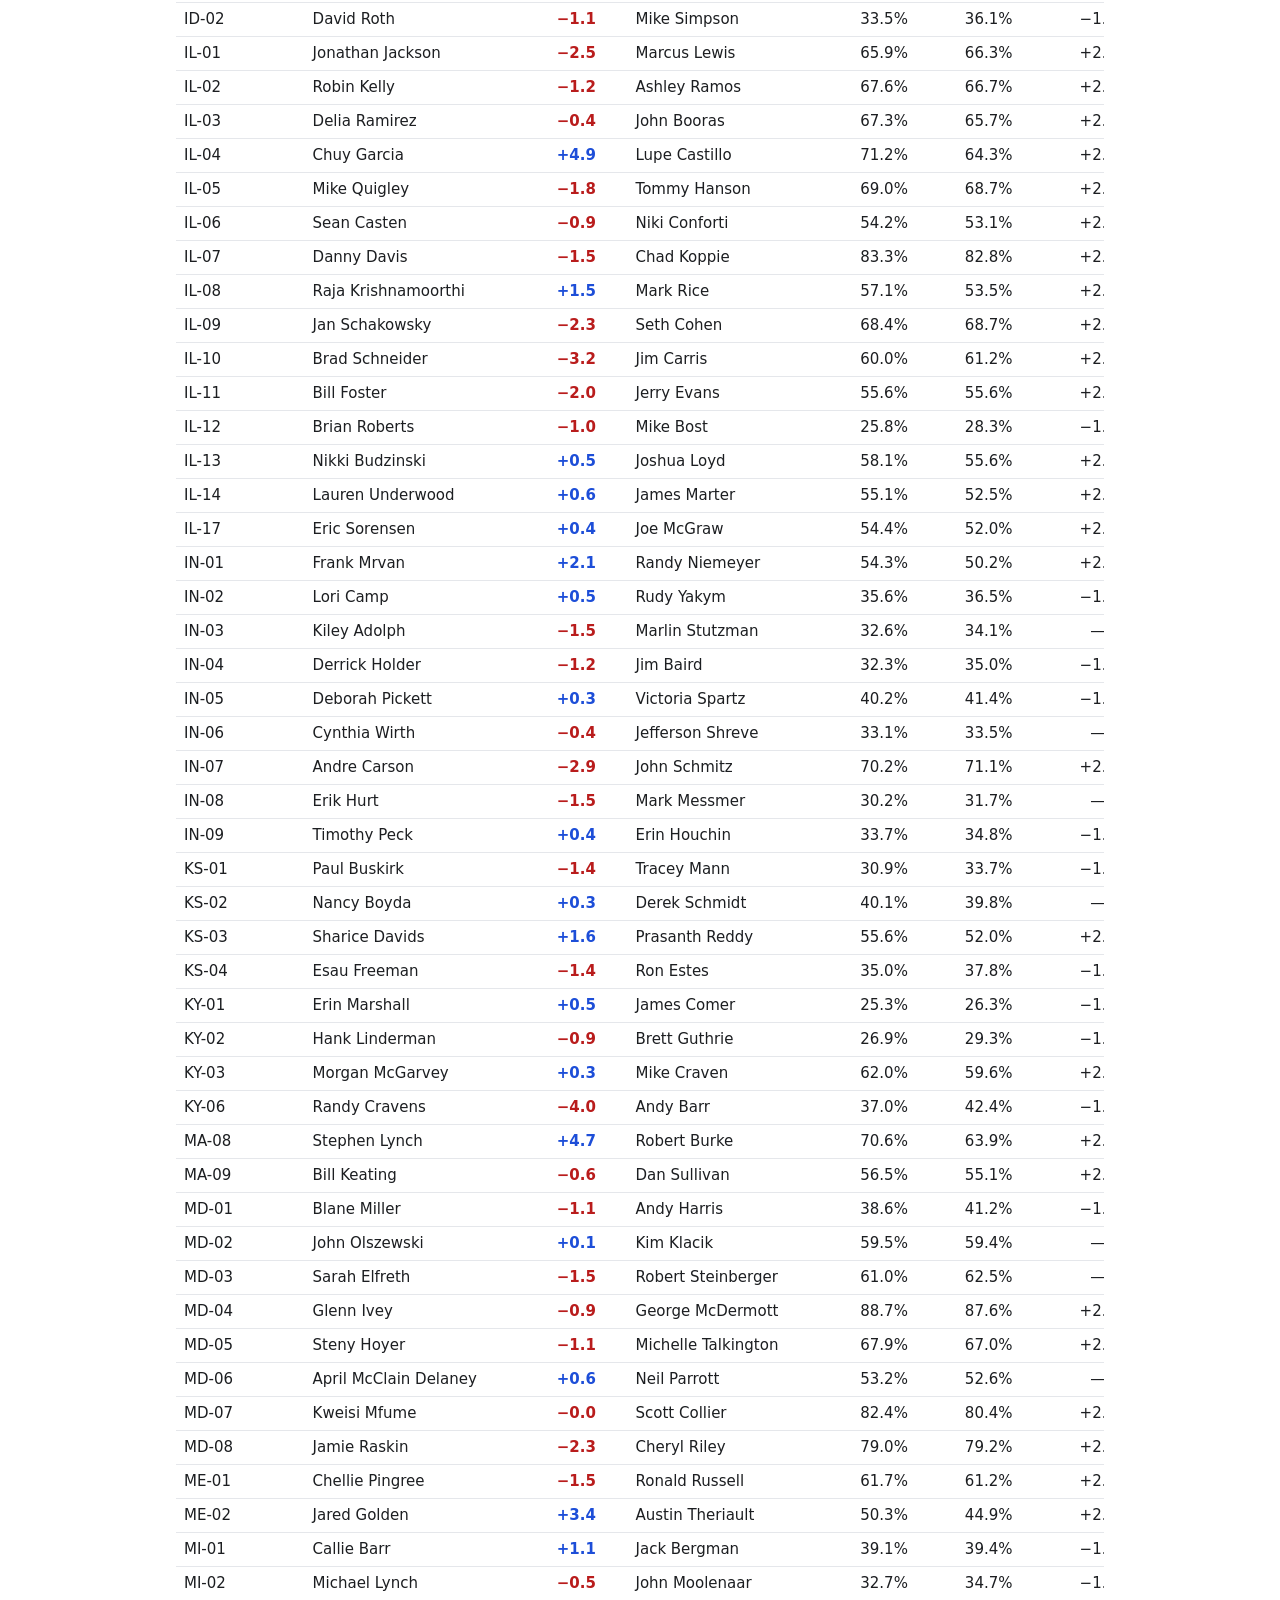
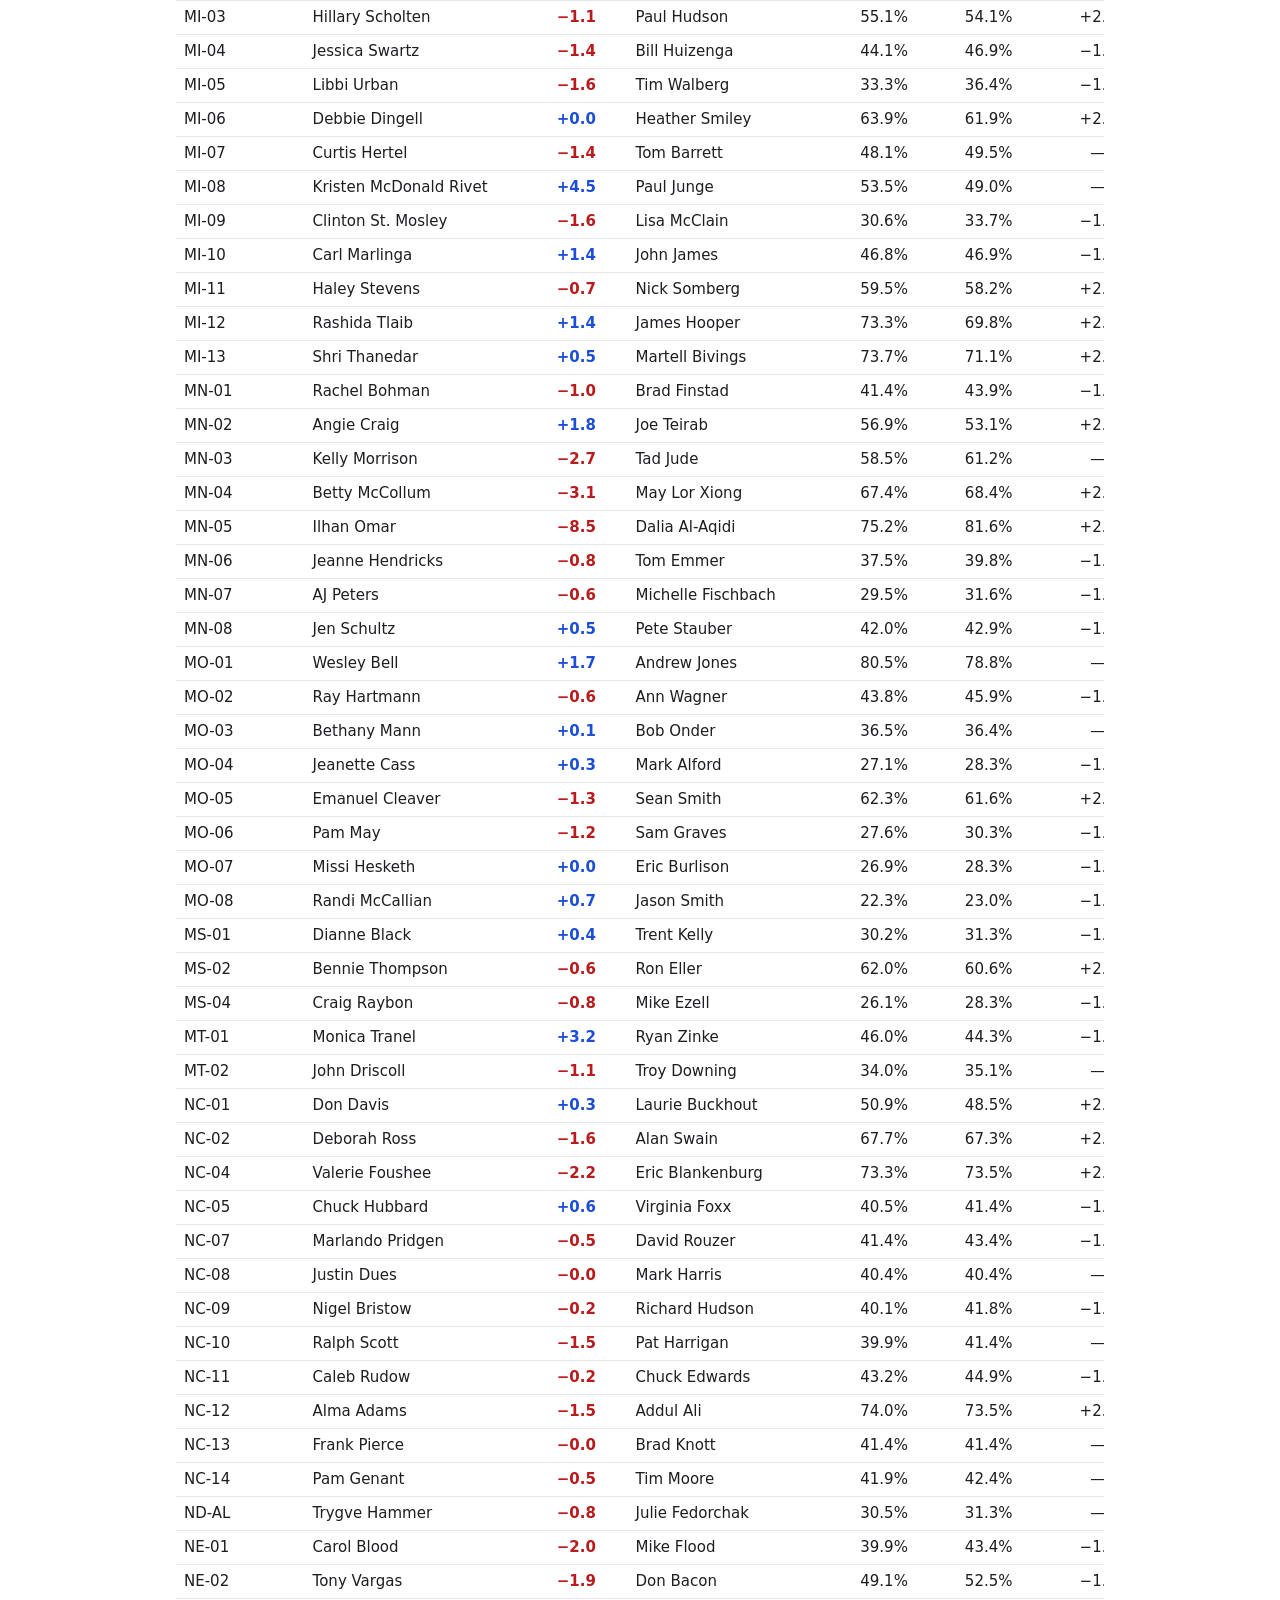
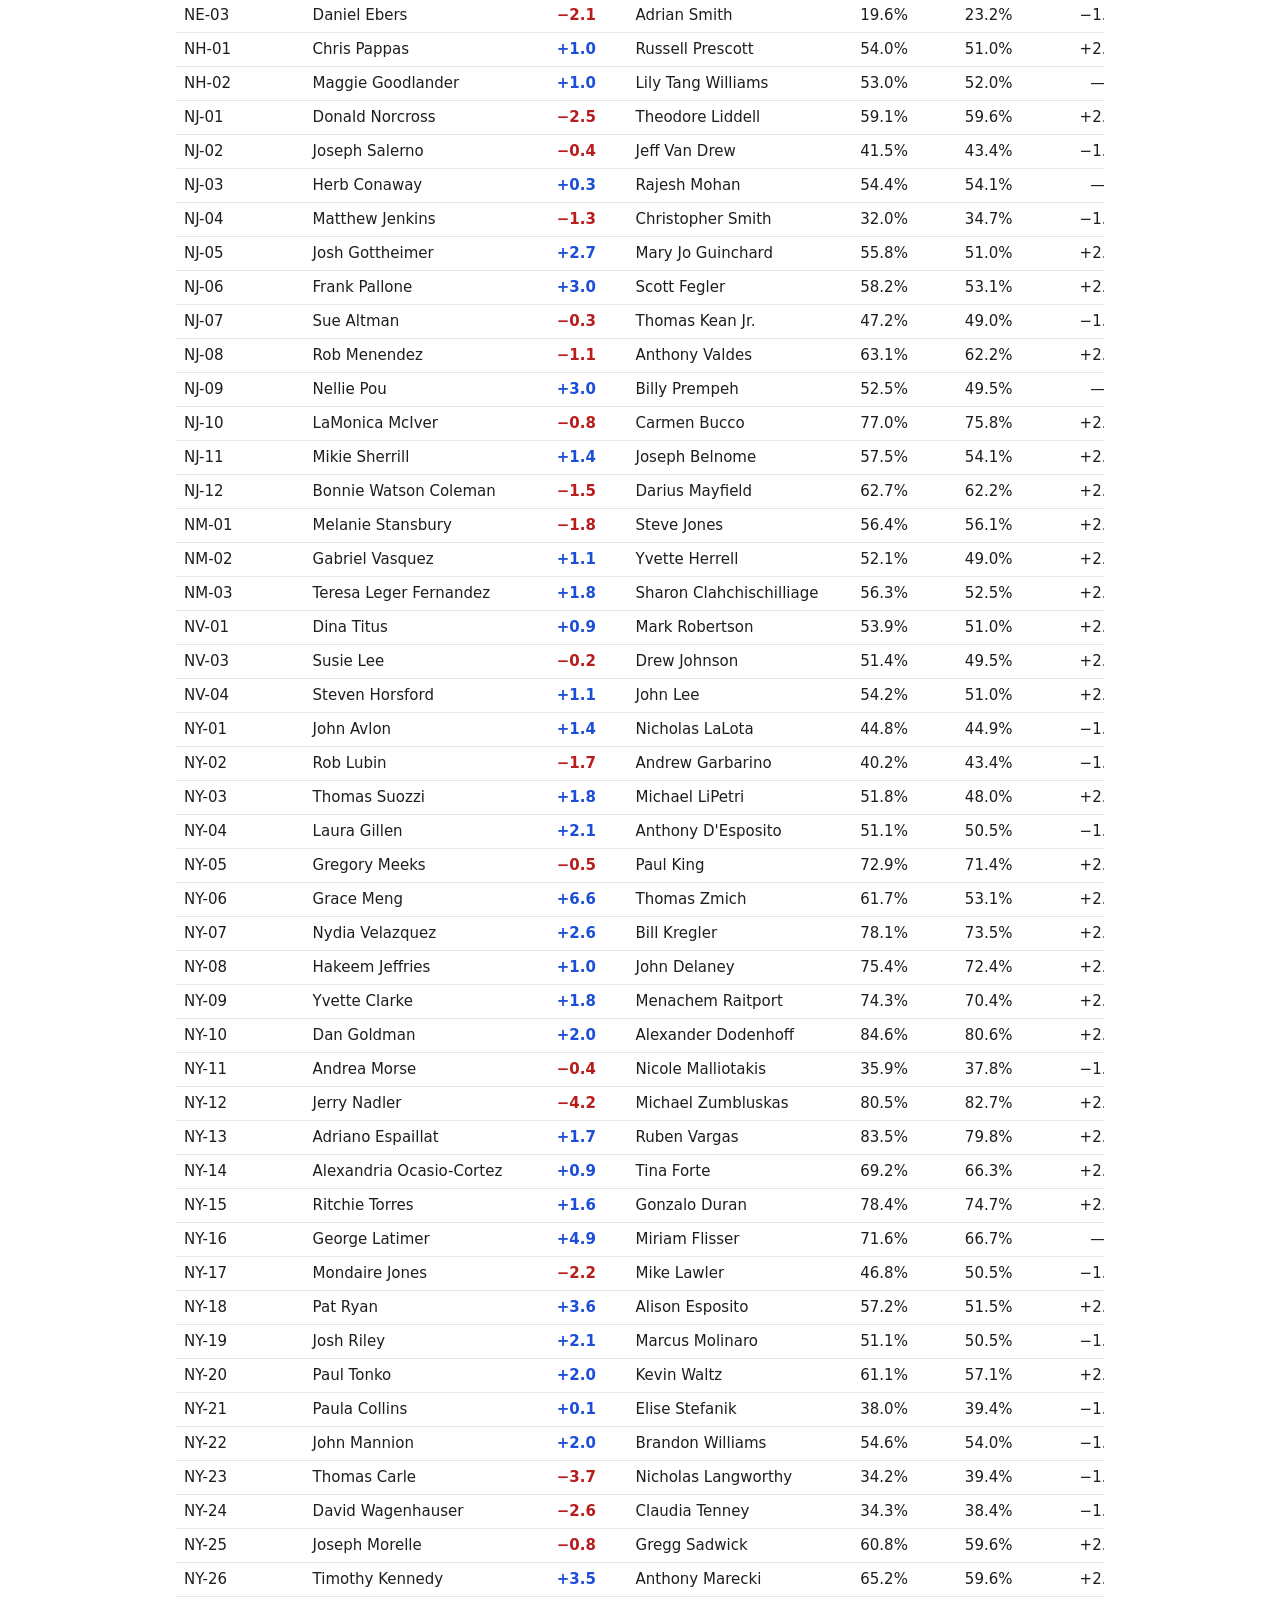
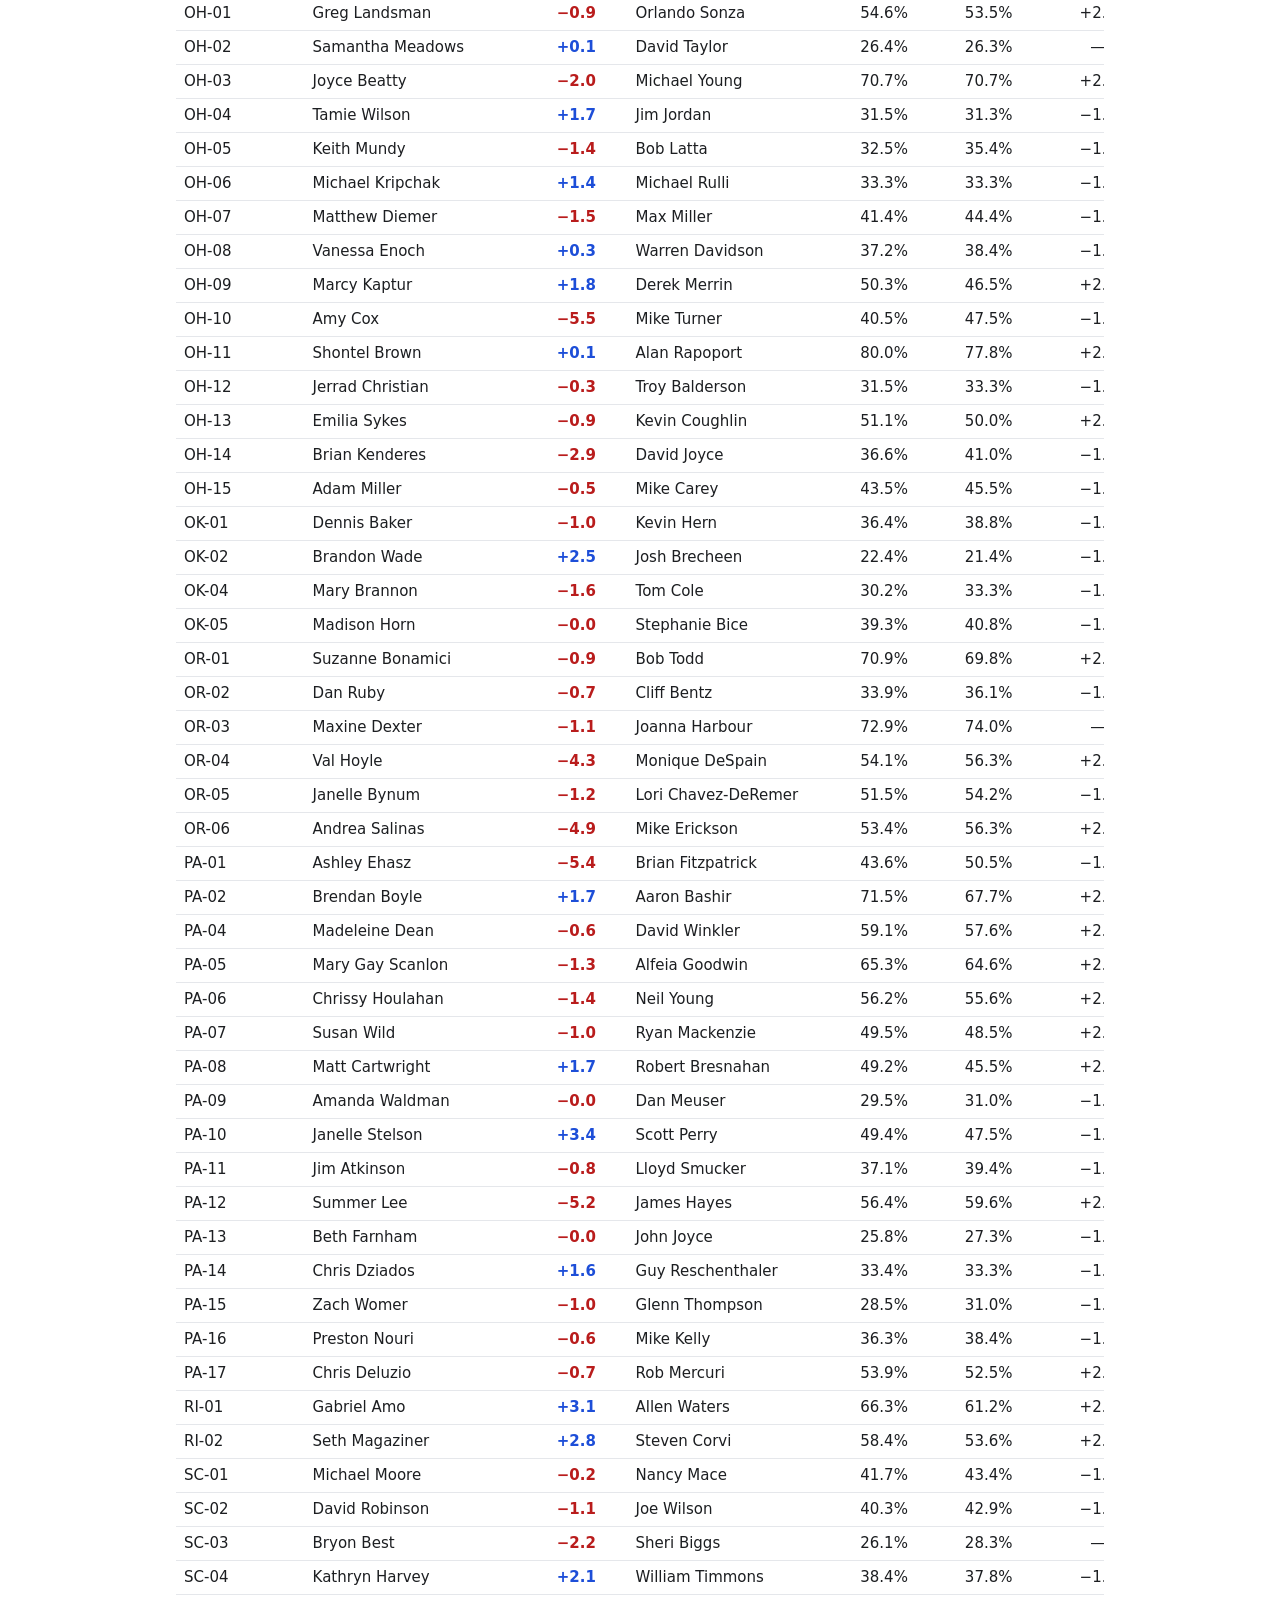
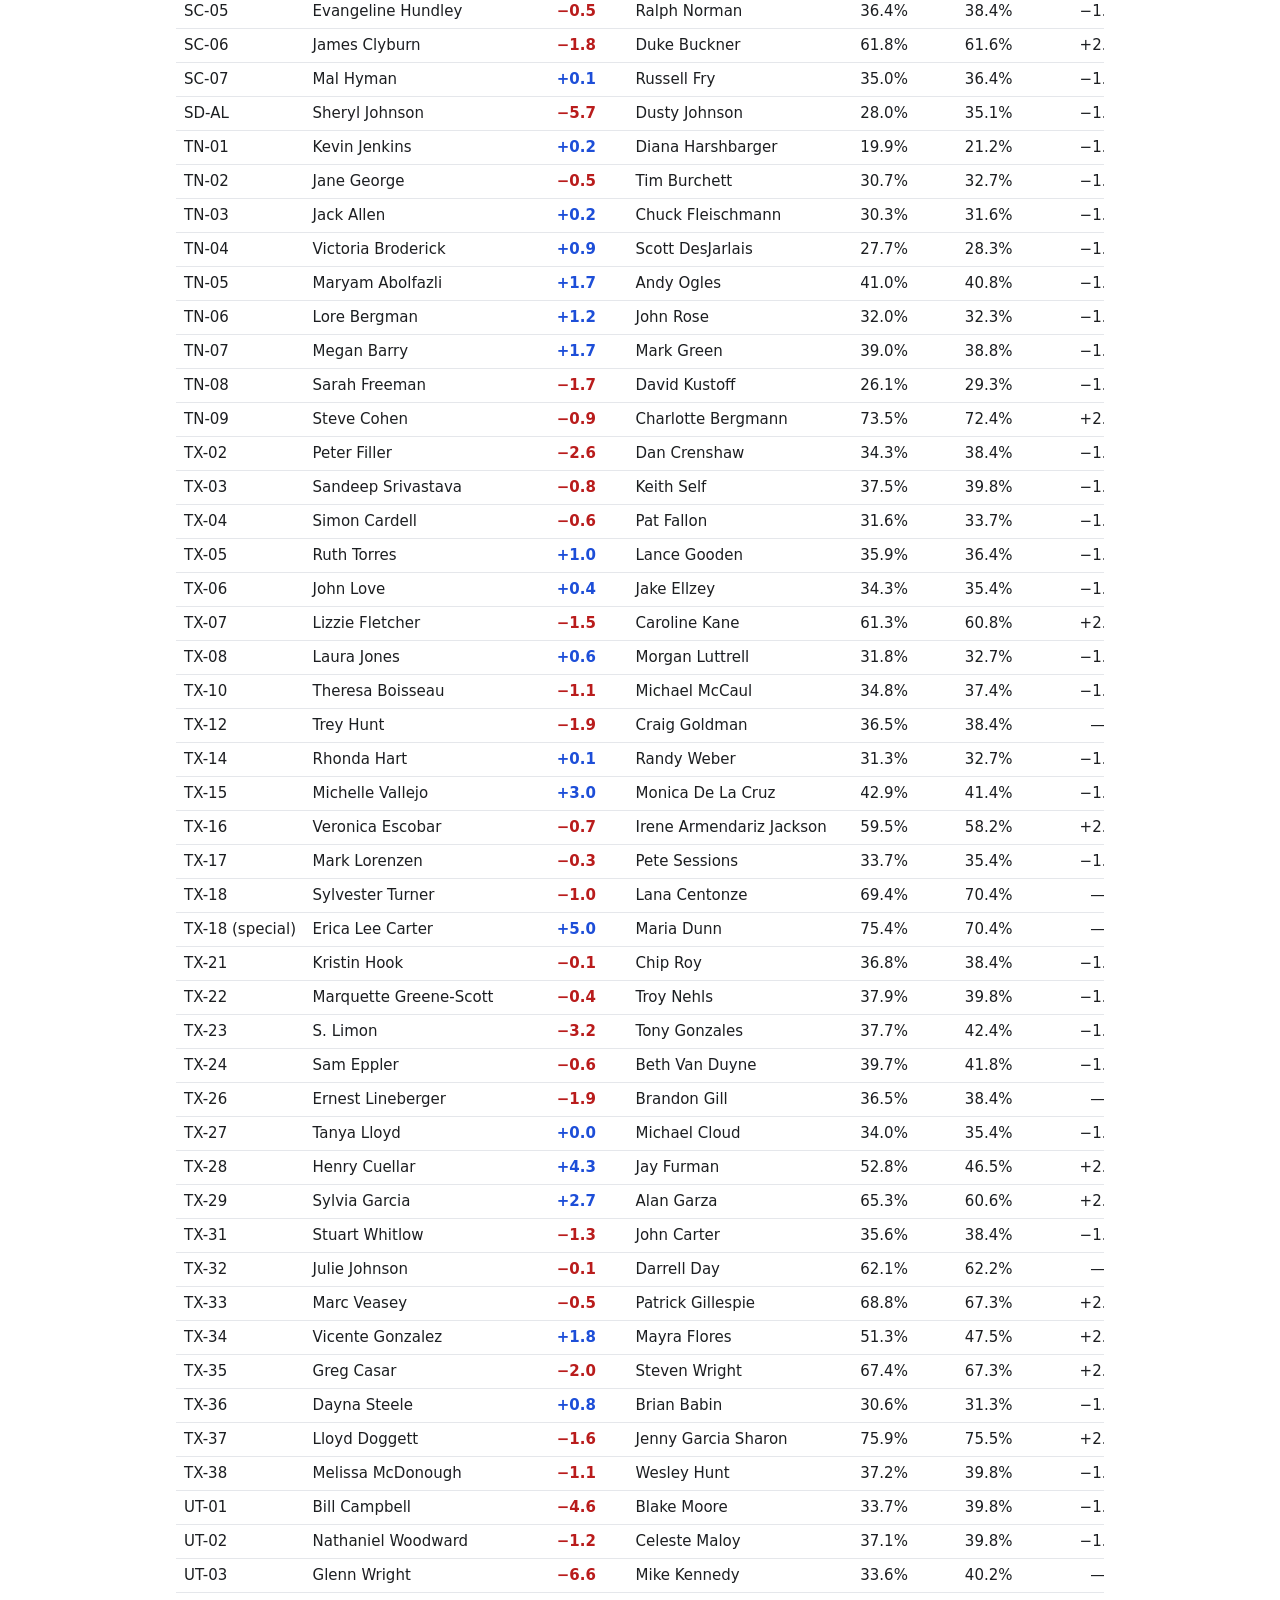
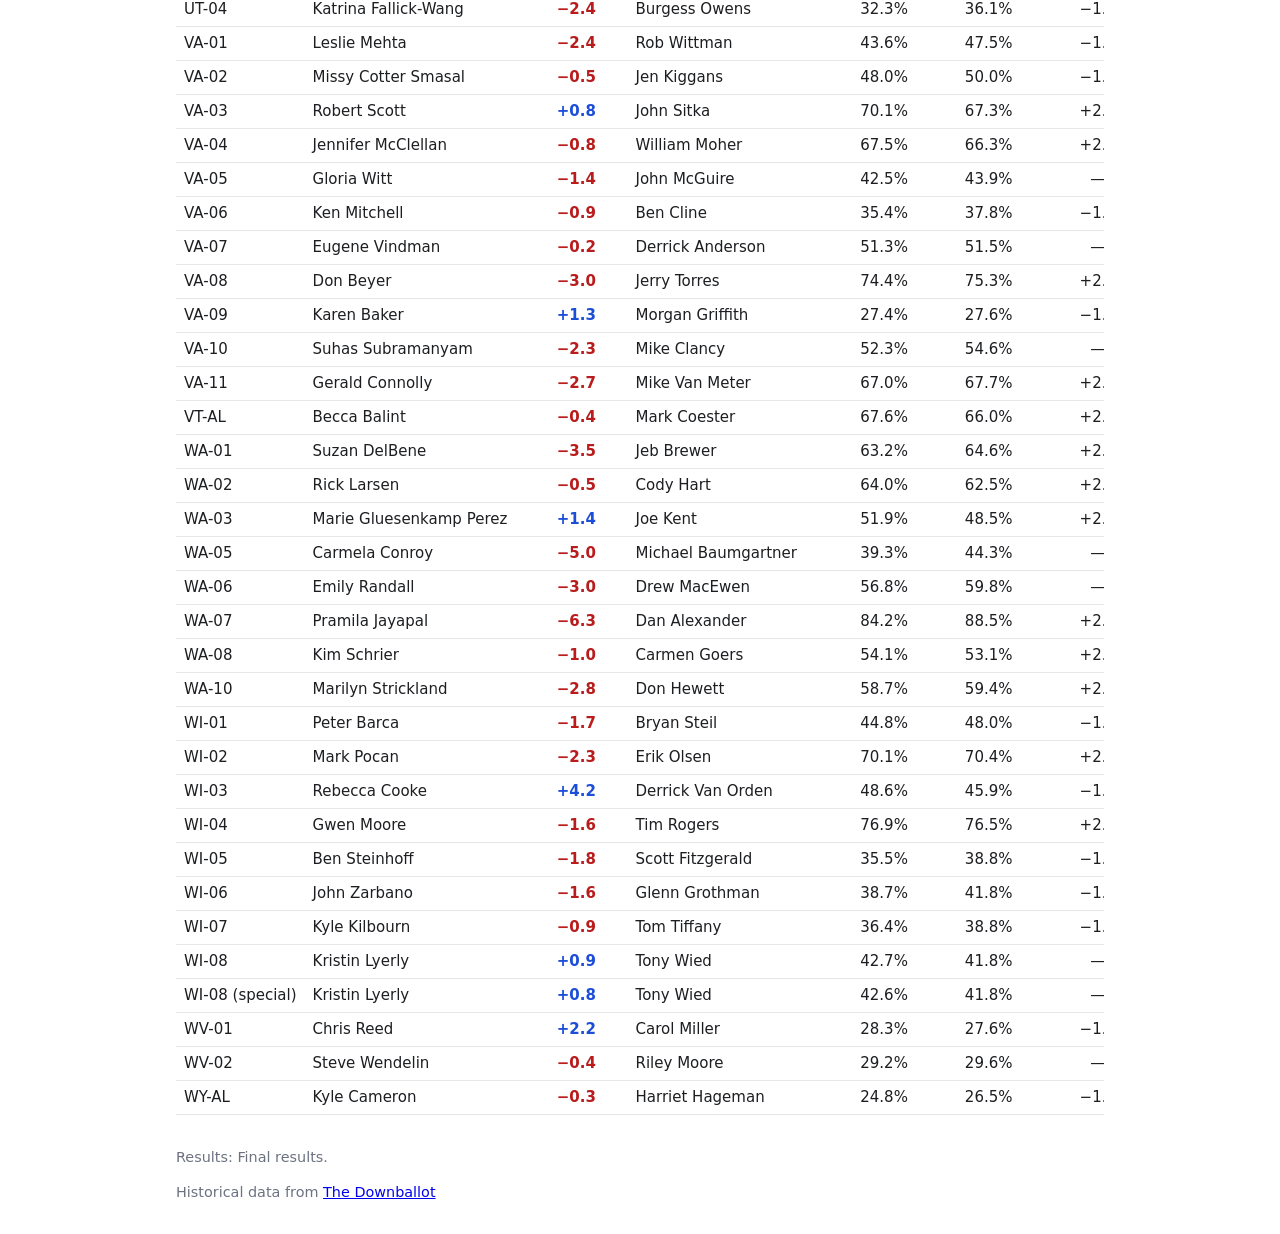
==== commit 5373dca8: "feat: "Dem challengers only" checkbox; drop the "X races hidden" line - New checkbox beside "Account" ====
--- a/2024.html
+++ b/2024.html
@@ -16,10 +16,12 @@
   <label id="filter-box" hidden>Show: <select id="filter"></select></label>
   <label id="reporting-box">% reporting: <select id="reporting"></select></label>
   <a id="year-link" href="index.html" target="_blank" rel="noopener">2026 data</a>
-  <p id="incumbency-box"><label><input type="checkbox" id="incumbency" disabled> Account for incumbency effect</label>
-    <span id="incumbency-info"></span></p>
+  <div id="checks">
+    <p id="incumbency-box"><label><input type="checkbox" id="incumbency" disabled> Account for incumbency effect</label>
+      <span id="incumbency-info"></span></p>
+    <p id="challenger-box"><label><input type="checkbox" id="challengers"> Dem challengers only</label></p>
+  </div>
   <p id="avg" class="avg" hidden></p>
-  <p id="hidden-note" class="note" hidden></p>
   <p id="load-warn" class="err" hidden></p>
 </header>
 <main id="sections"></main>
--- a/style.css
+++ b/style.css
@@ -32,7 +32,9 @@
 body[data-hide-reporting-col] .reporting-col { display: none; }
 .inc-col { display: none; }
 .show-incumbency th.inc-col, .show-incumbency td.inc-col { display: table-cell; }
-#incumbency-box { margin: 10px 0 0; font-size: 0.9rem; }
+/* the two checkboxes share a line when there is room, and stack when there is not (a phone) */
+#checks { display: flex; flex-wrap: wrap; gap: 4px 28px; margin-top: 10px; }
+#incumbency-box, #challenger-box { margin: 0; font-size: 0.9rem; }
 #incumbency-info { color: var(--muted); }
 #incumbency-box label.off { color: var(--muted); opacity: 0.6; }
 .note { margin: 6px 0 0; font-size: 0.85rem; color: var(--muted); }
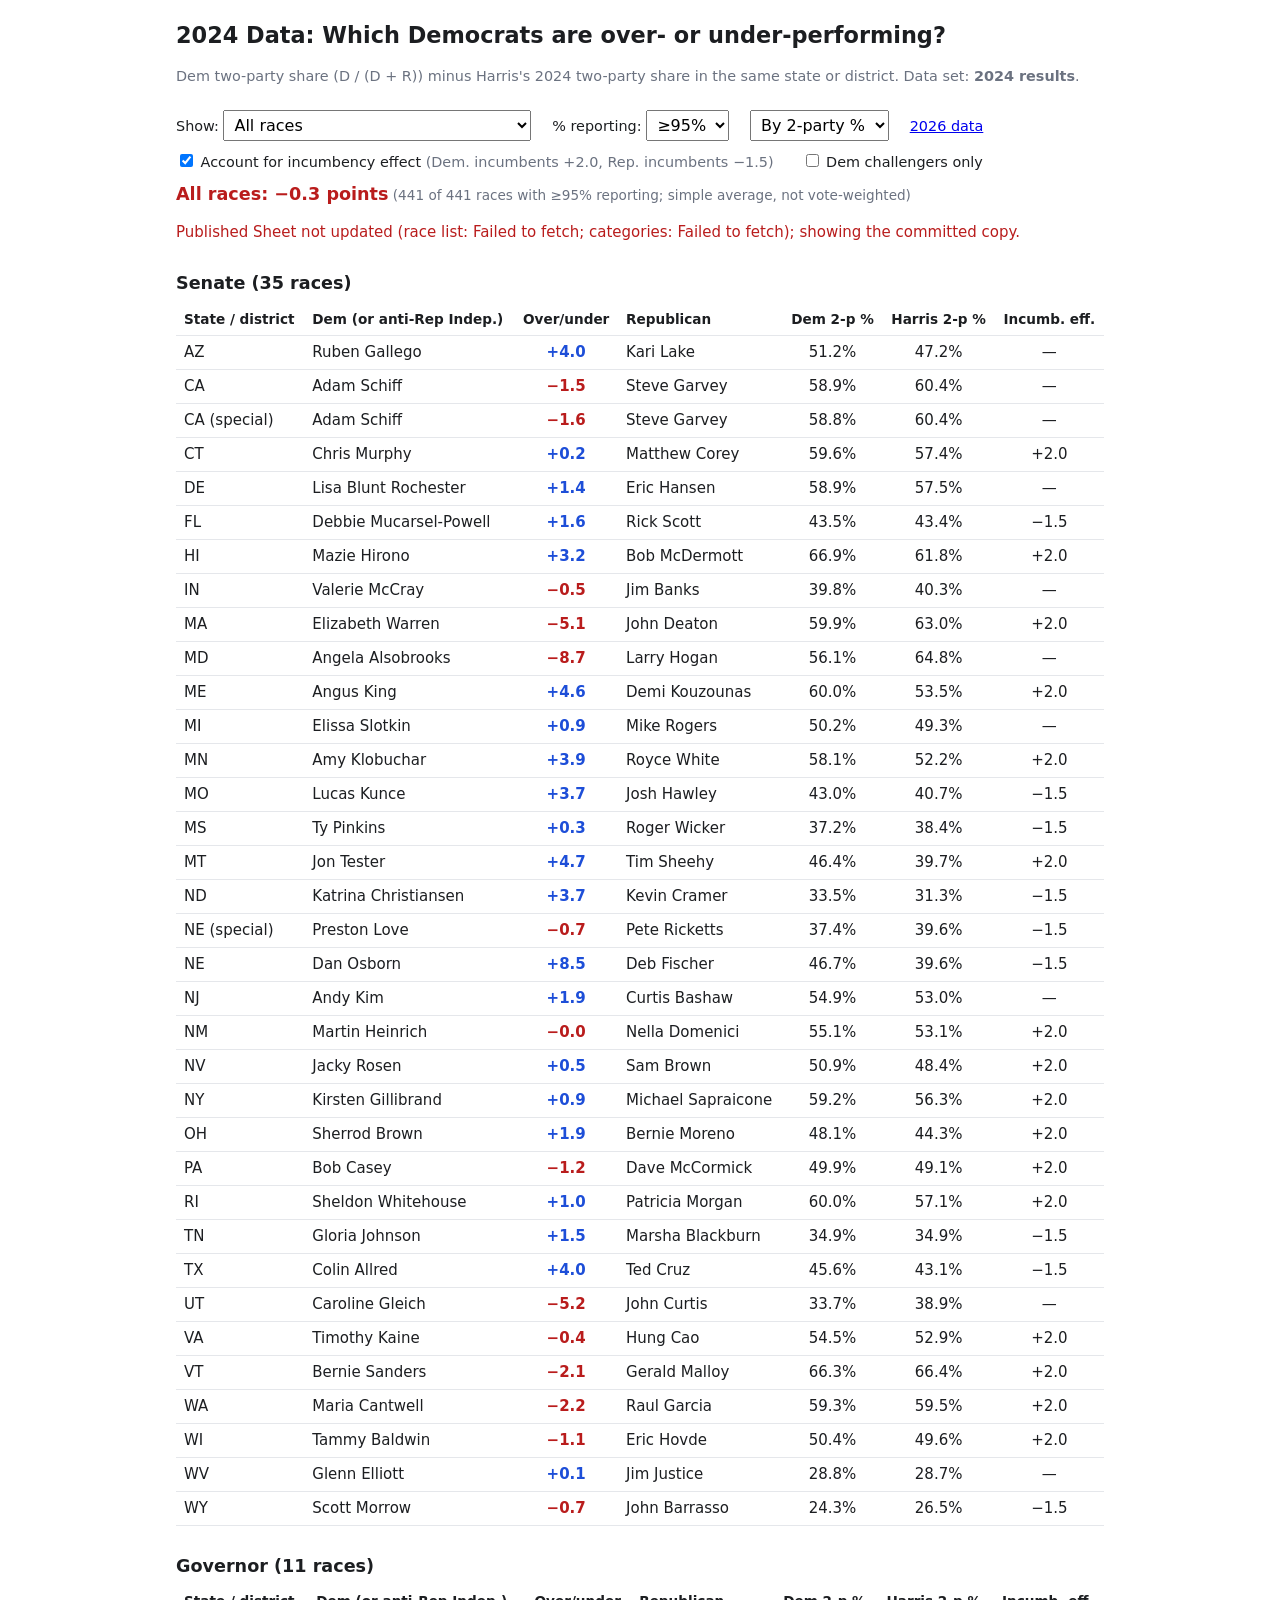
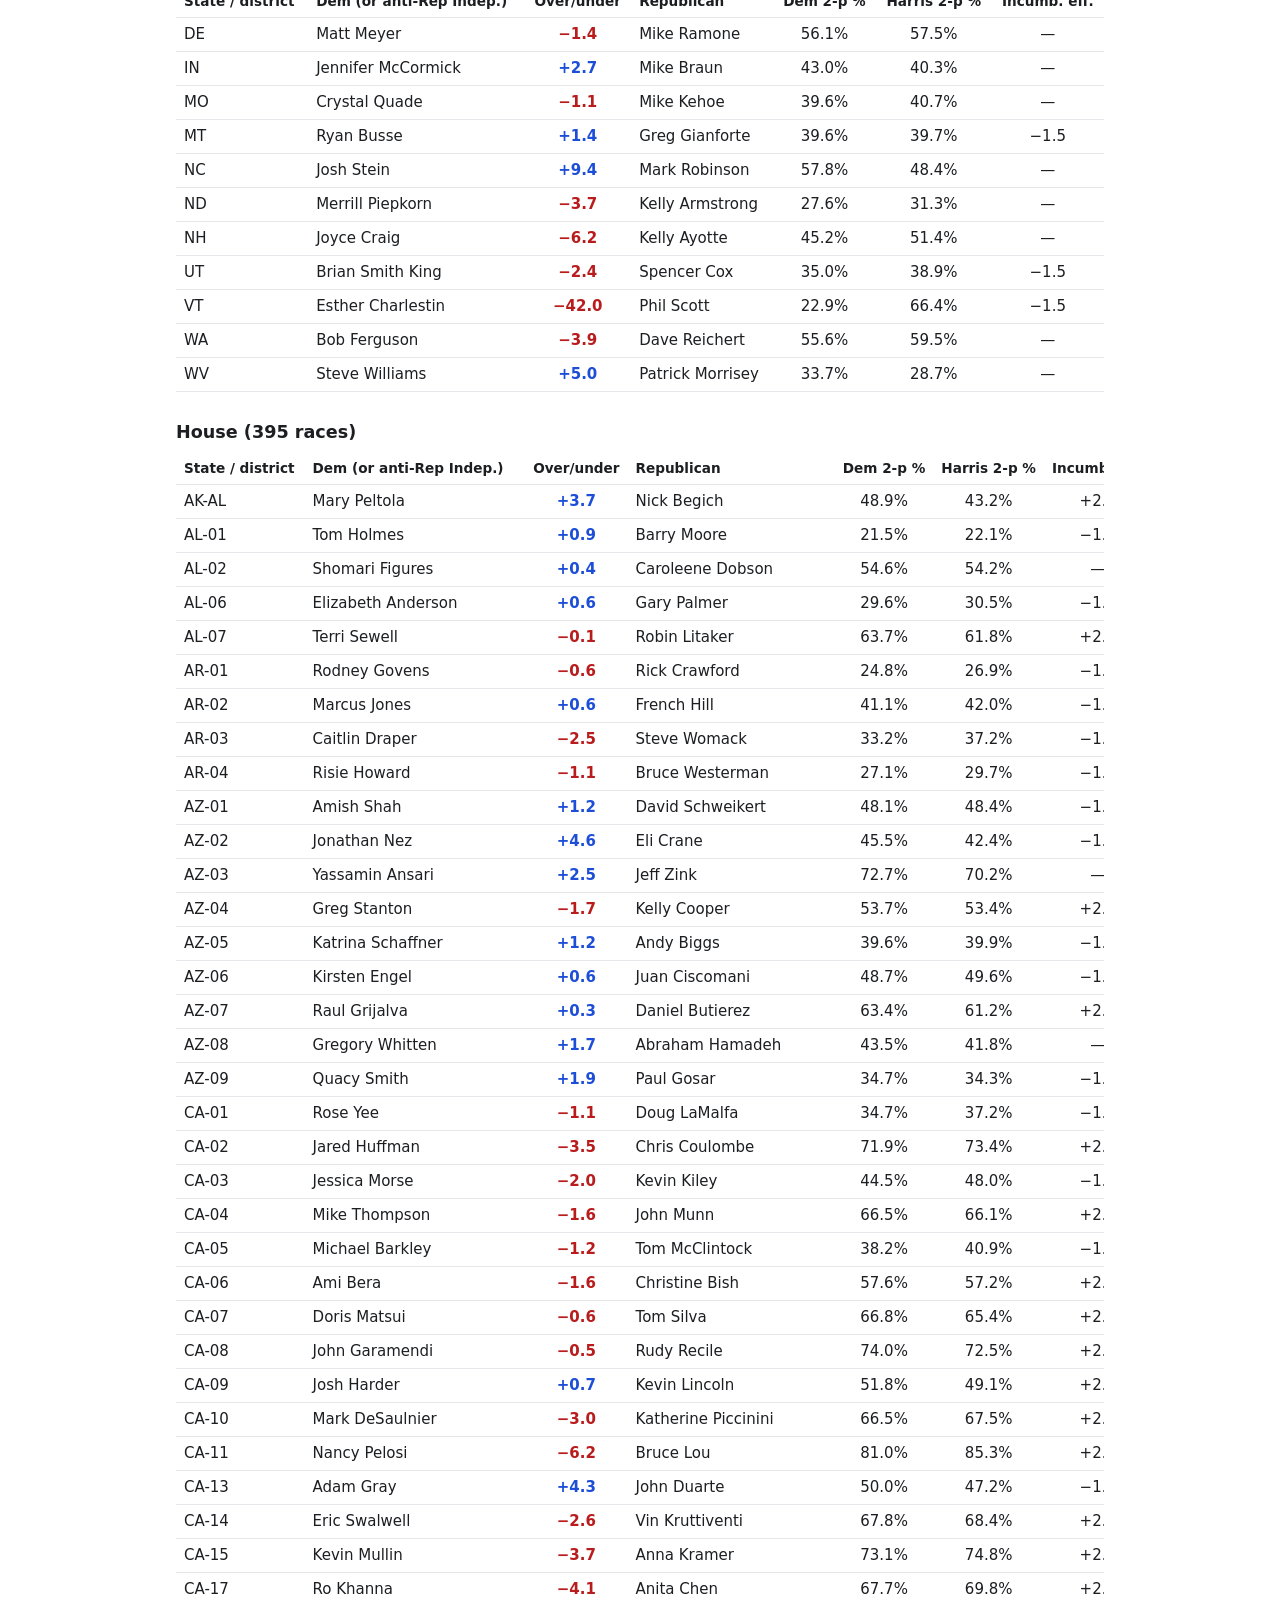
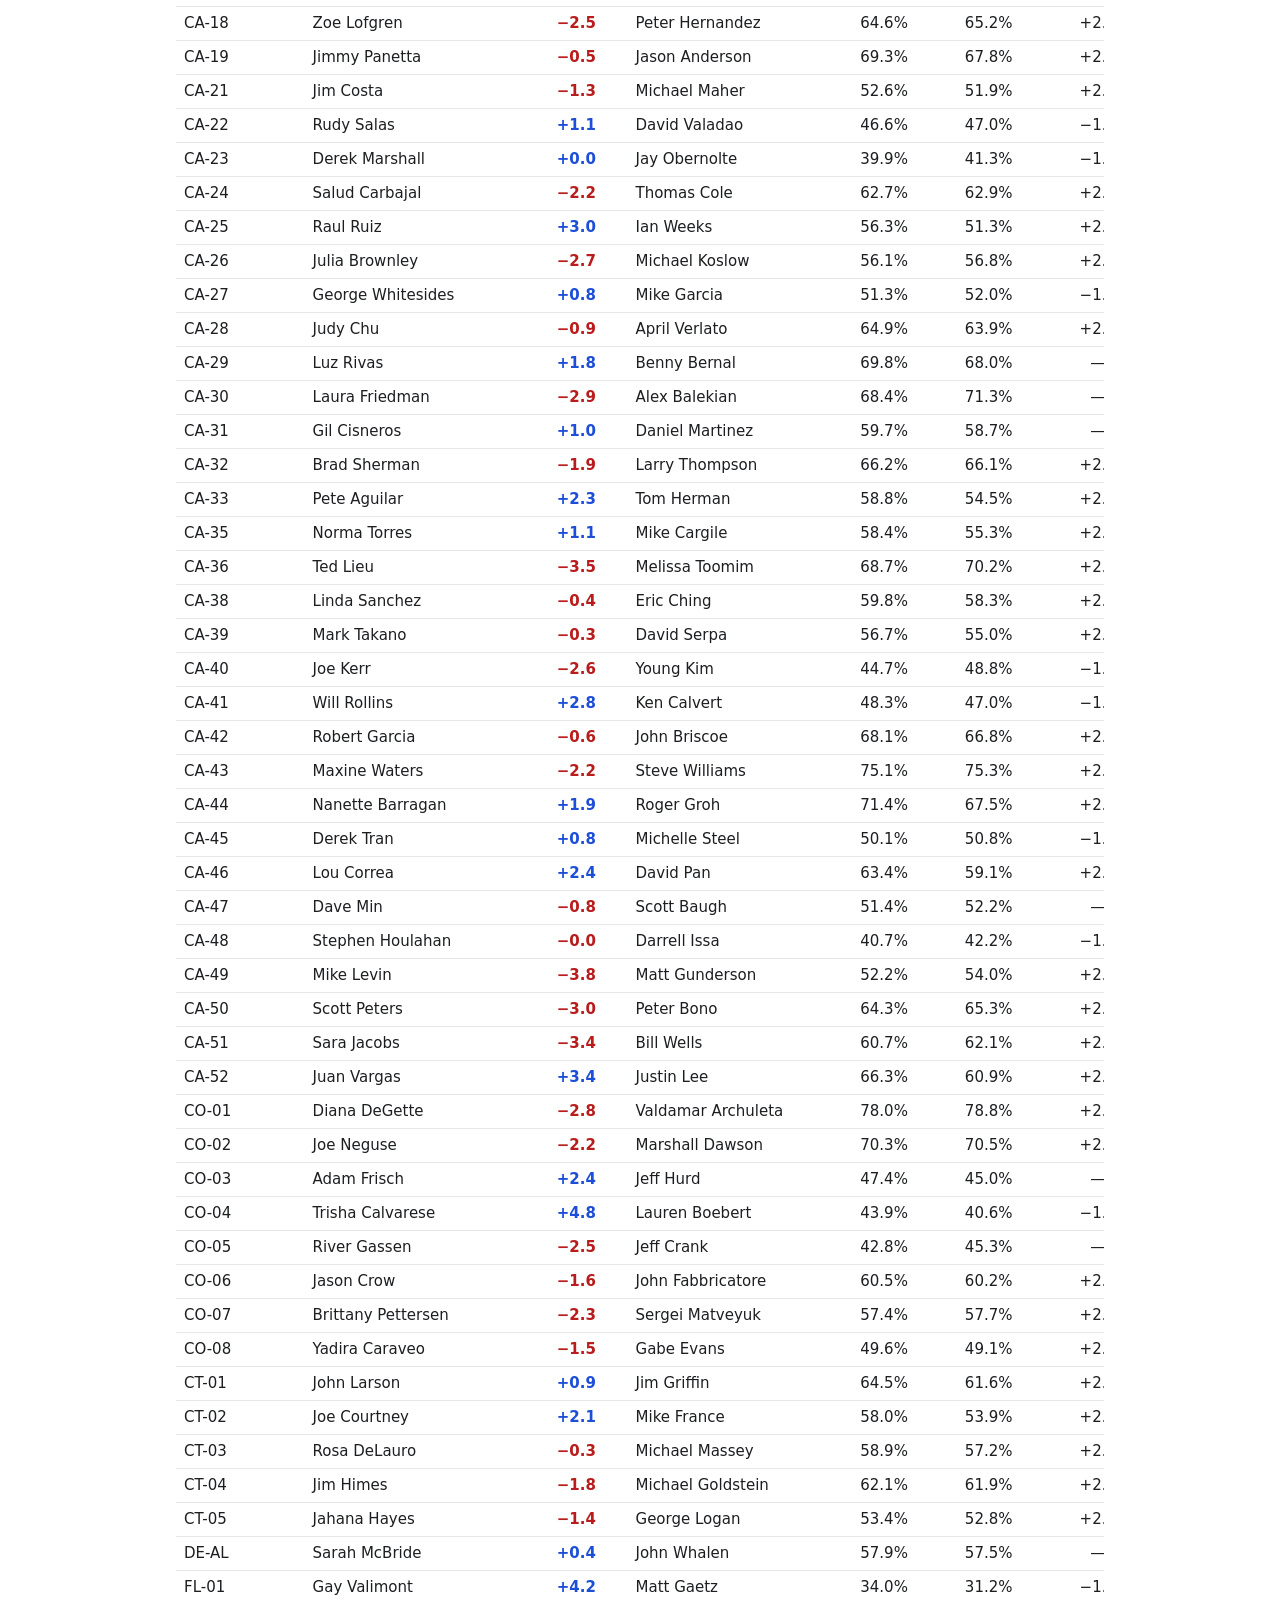
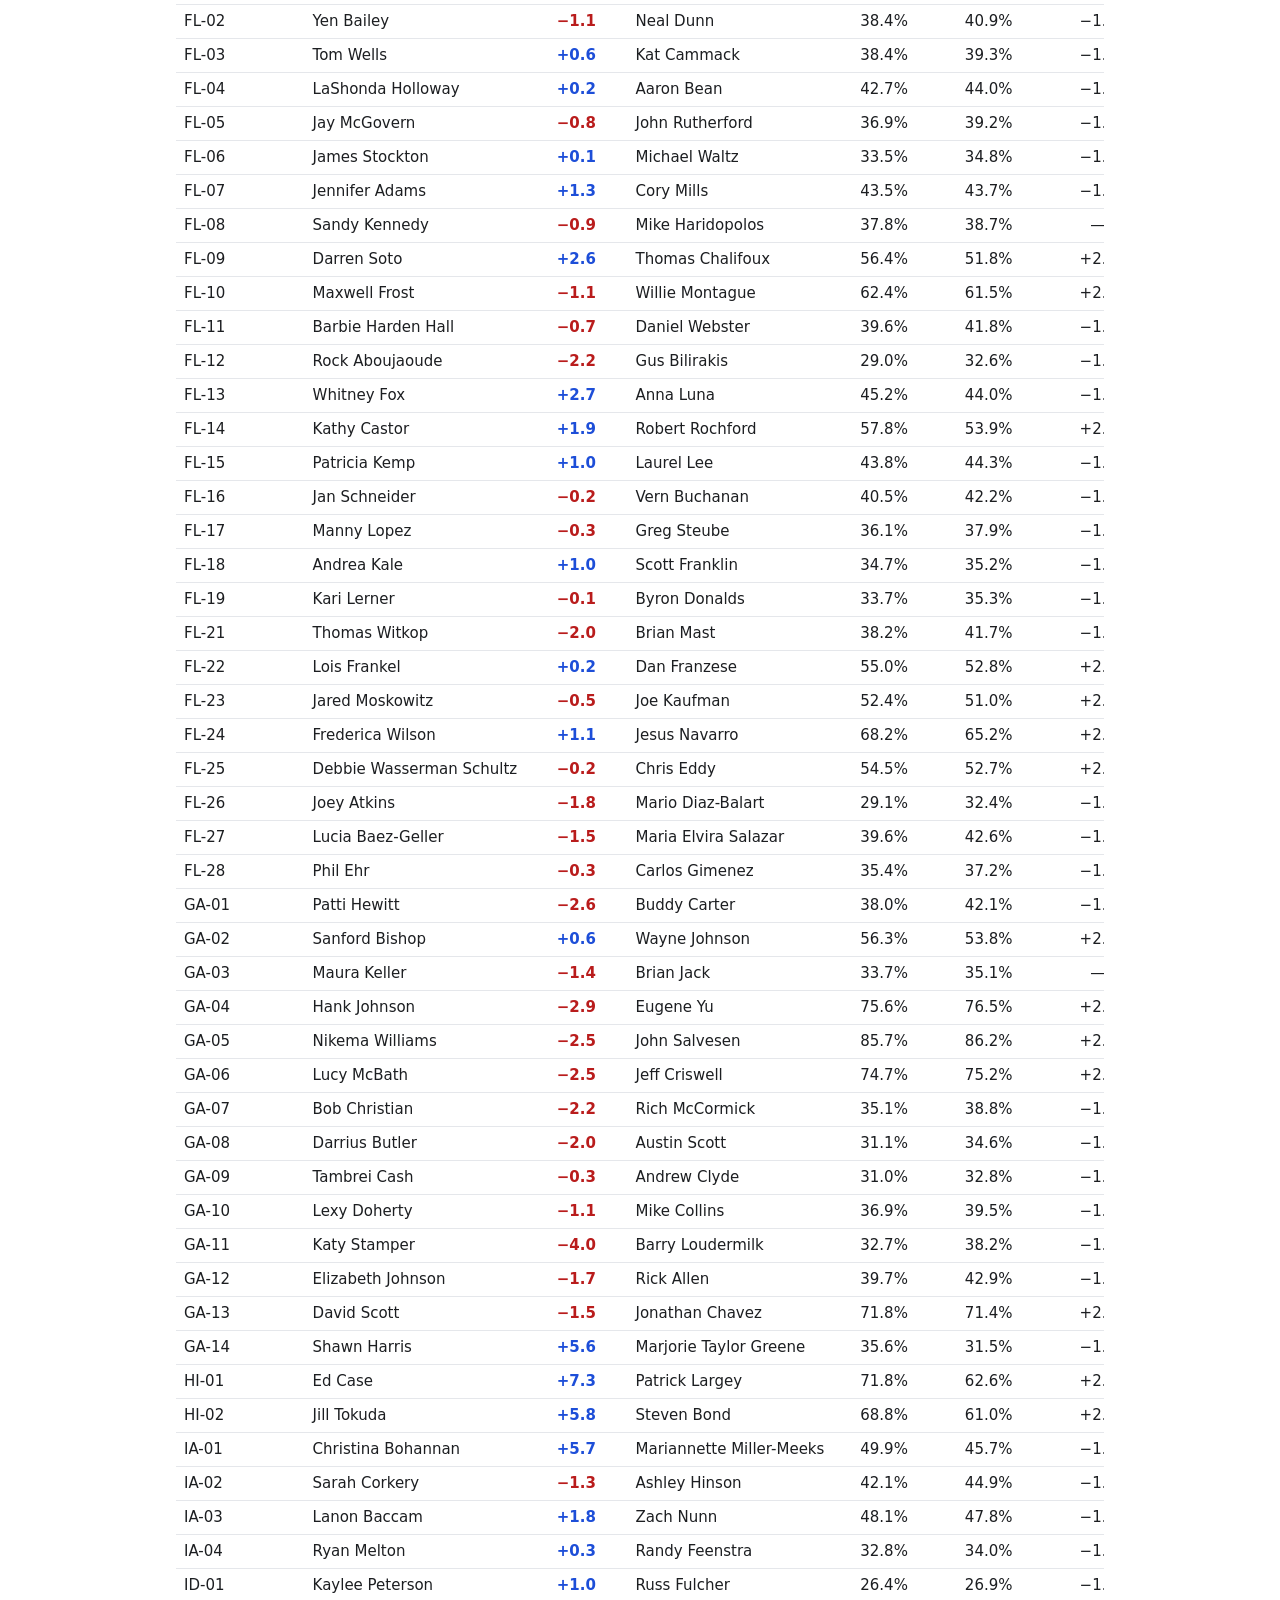
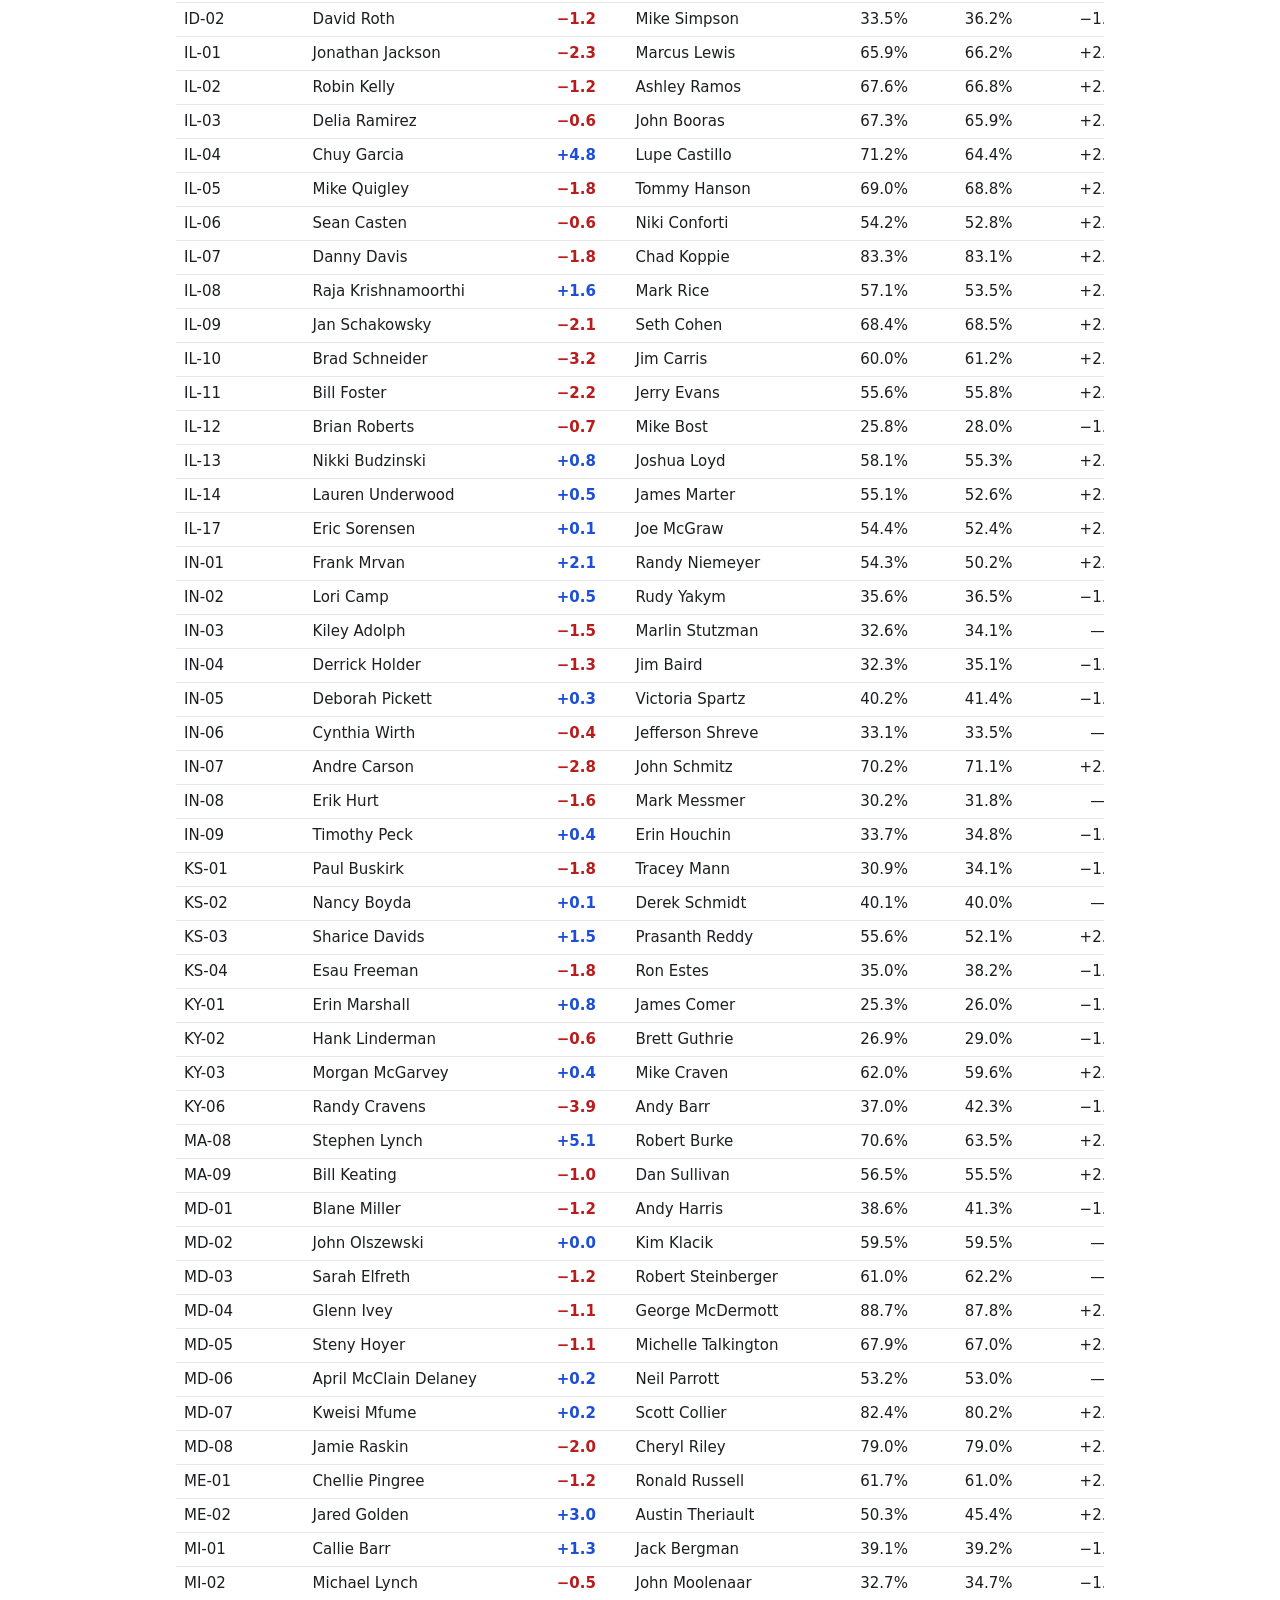
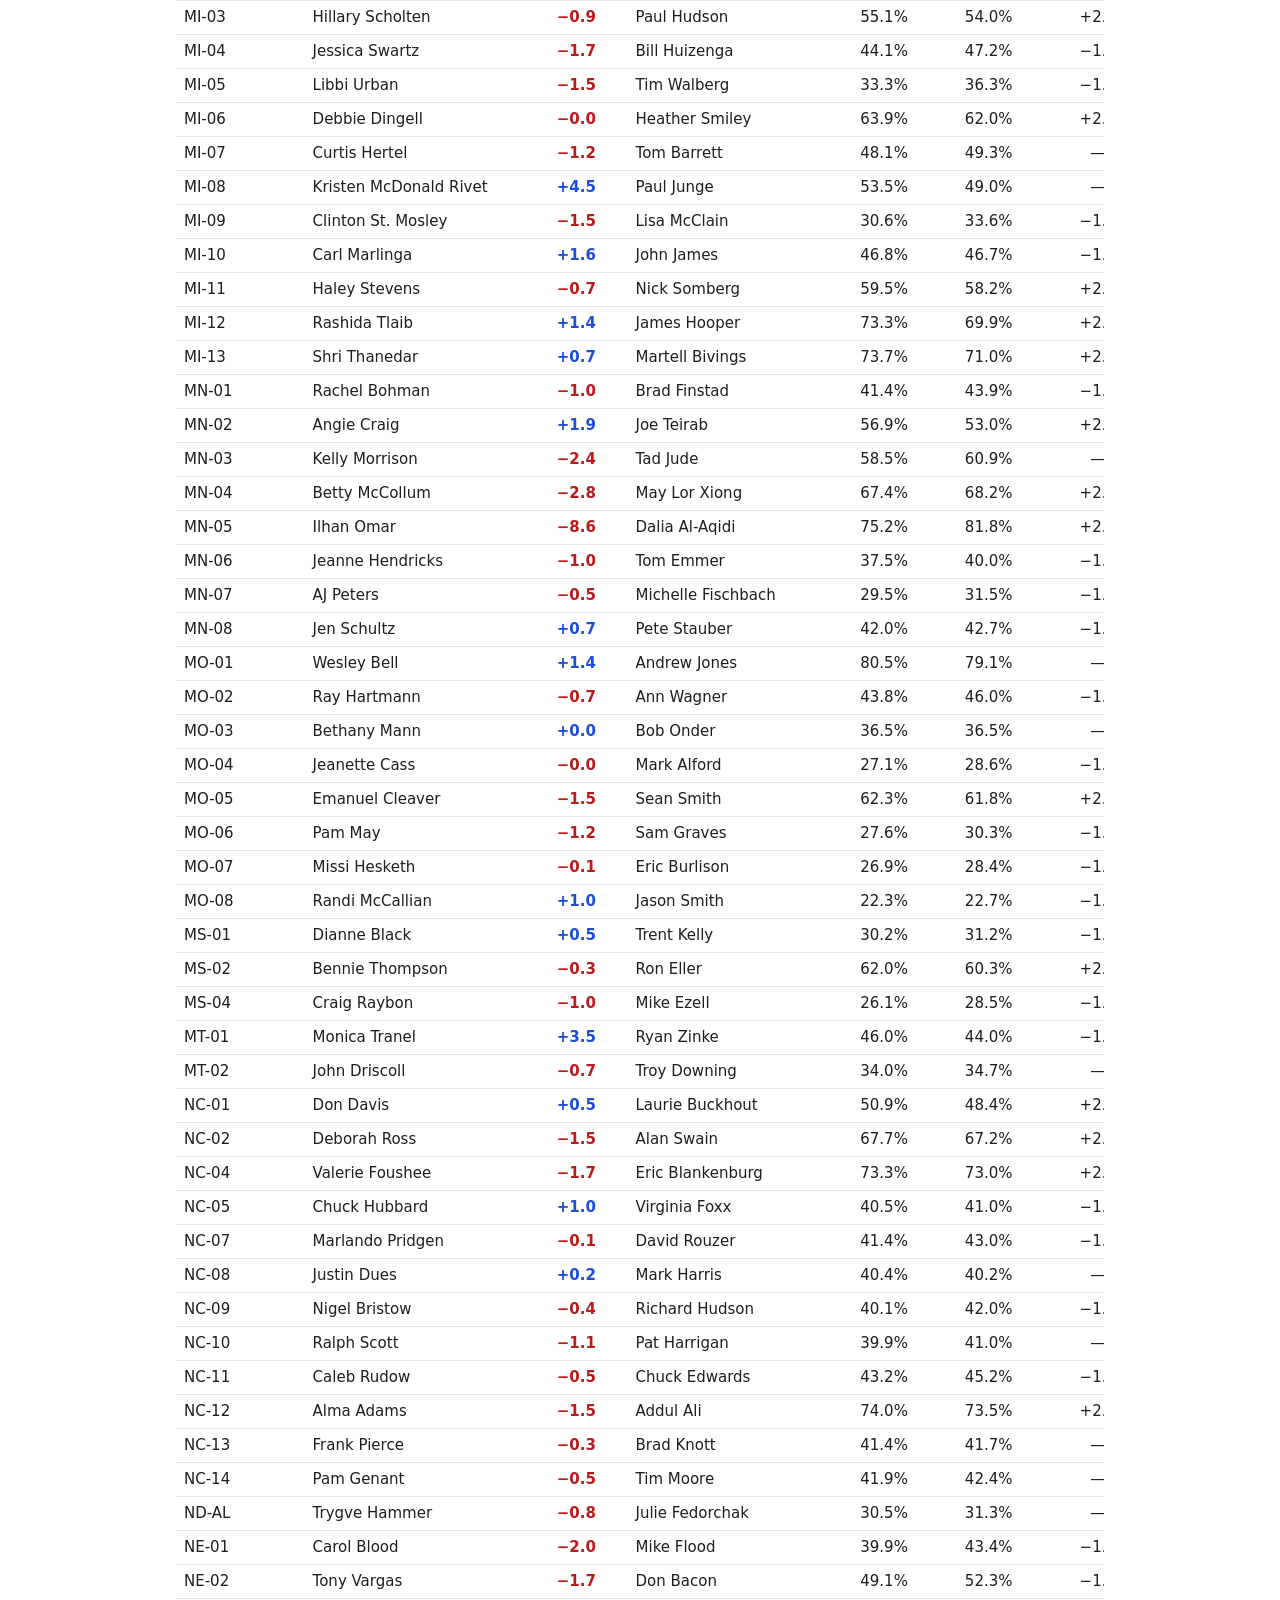
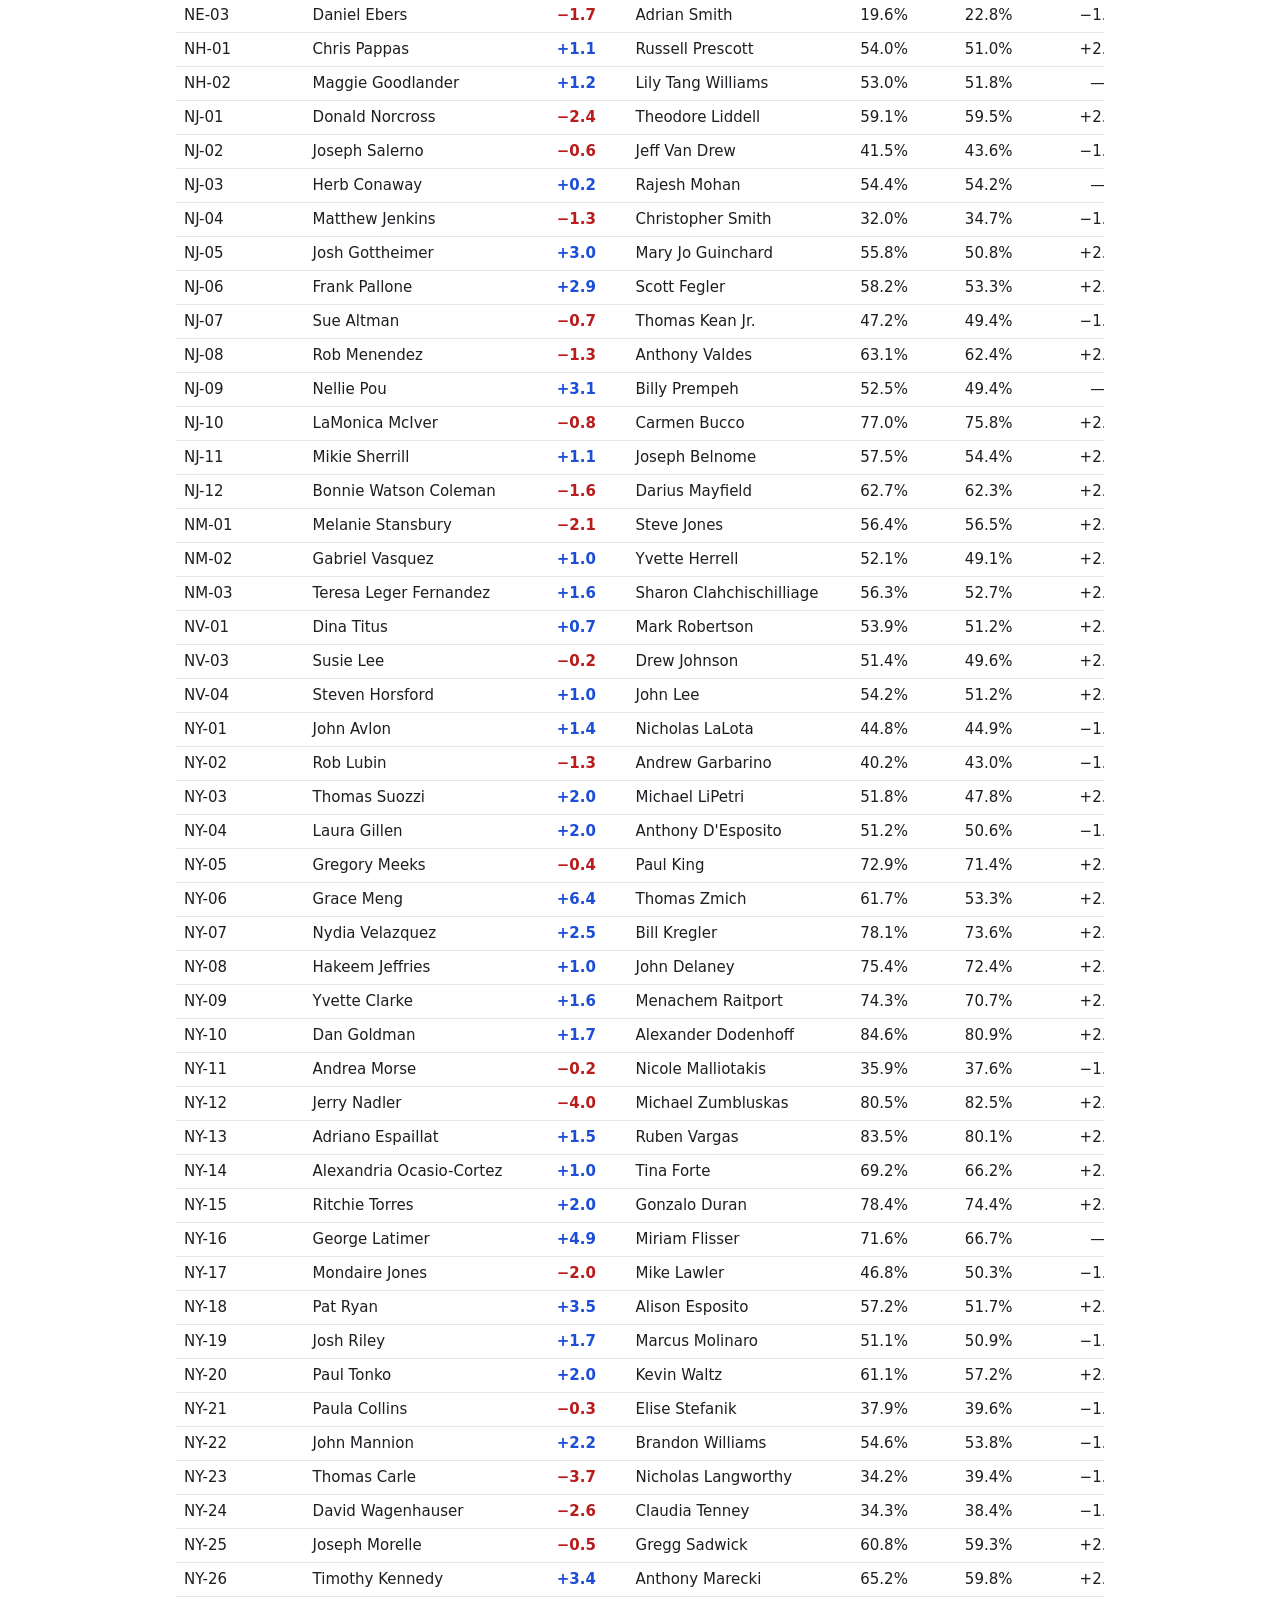
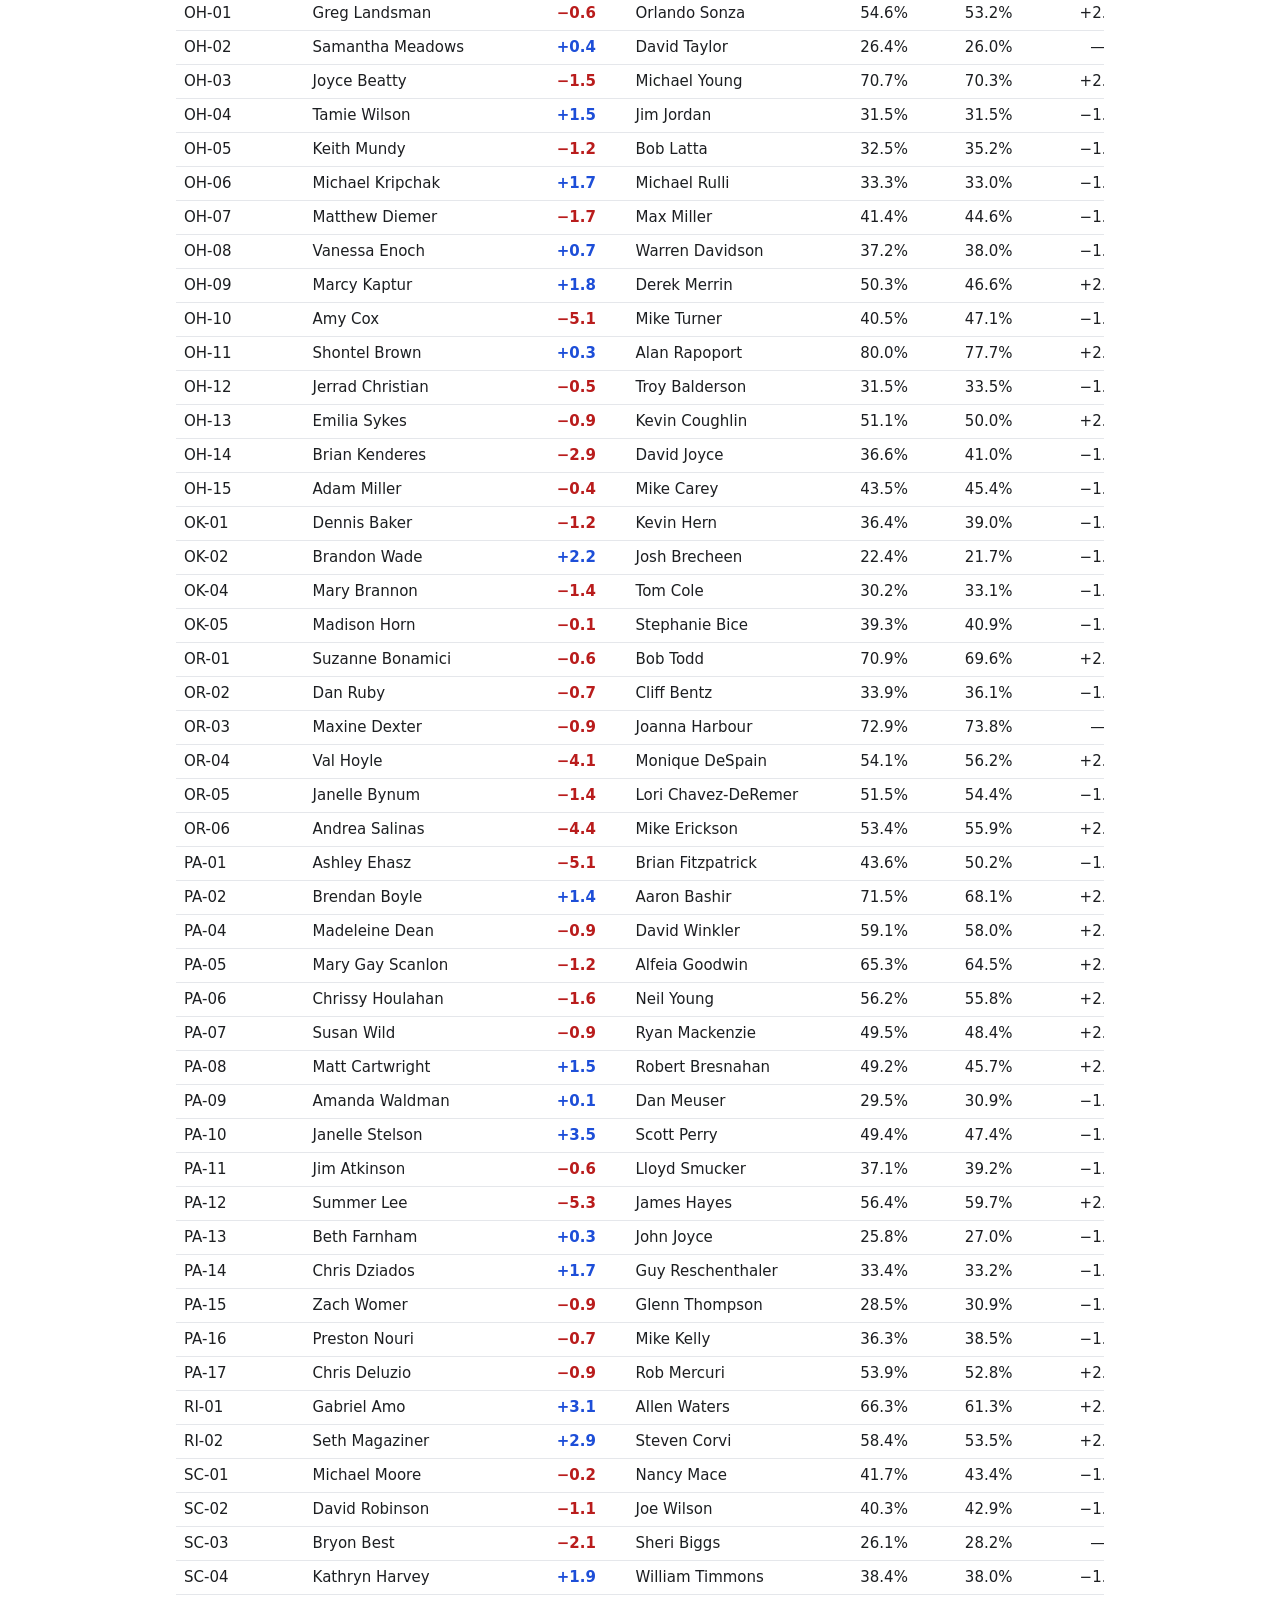
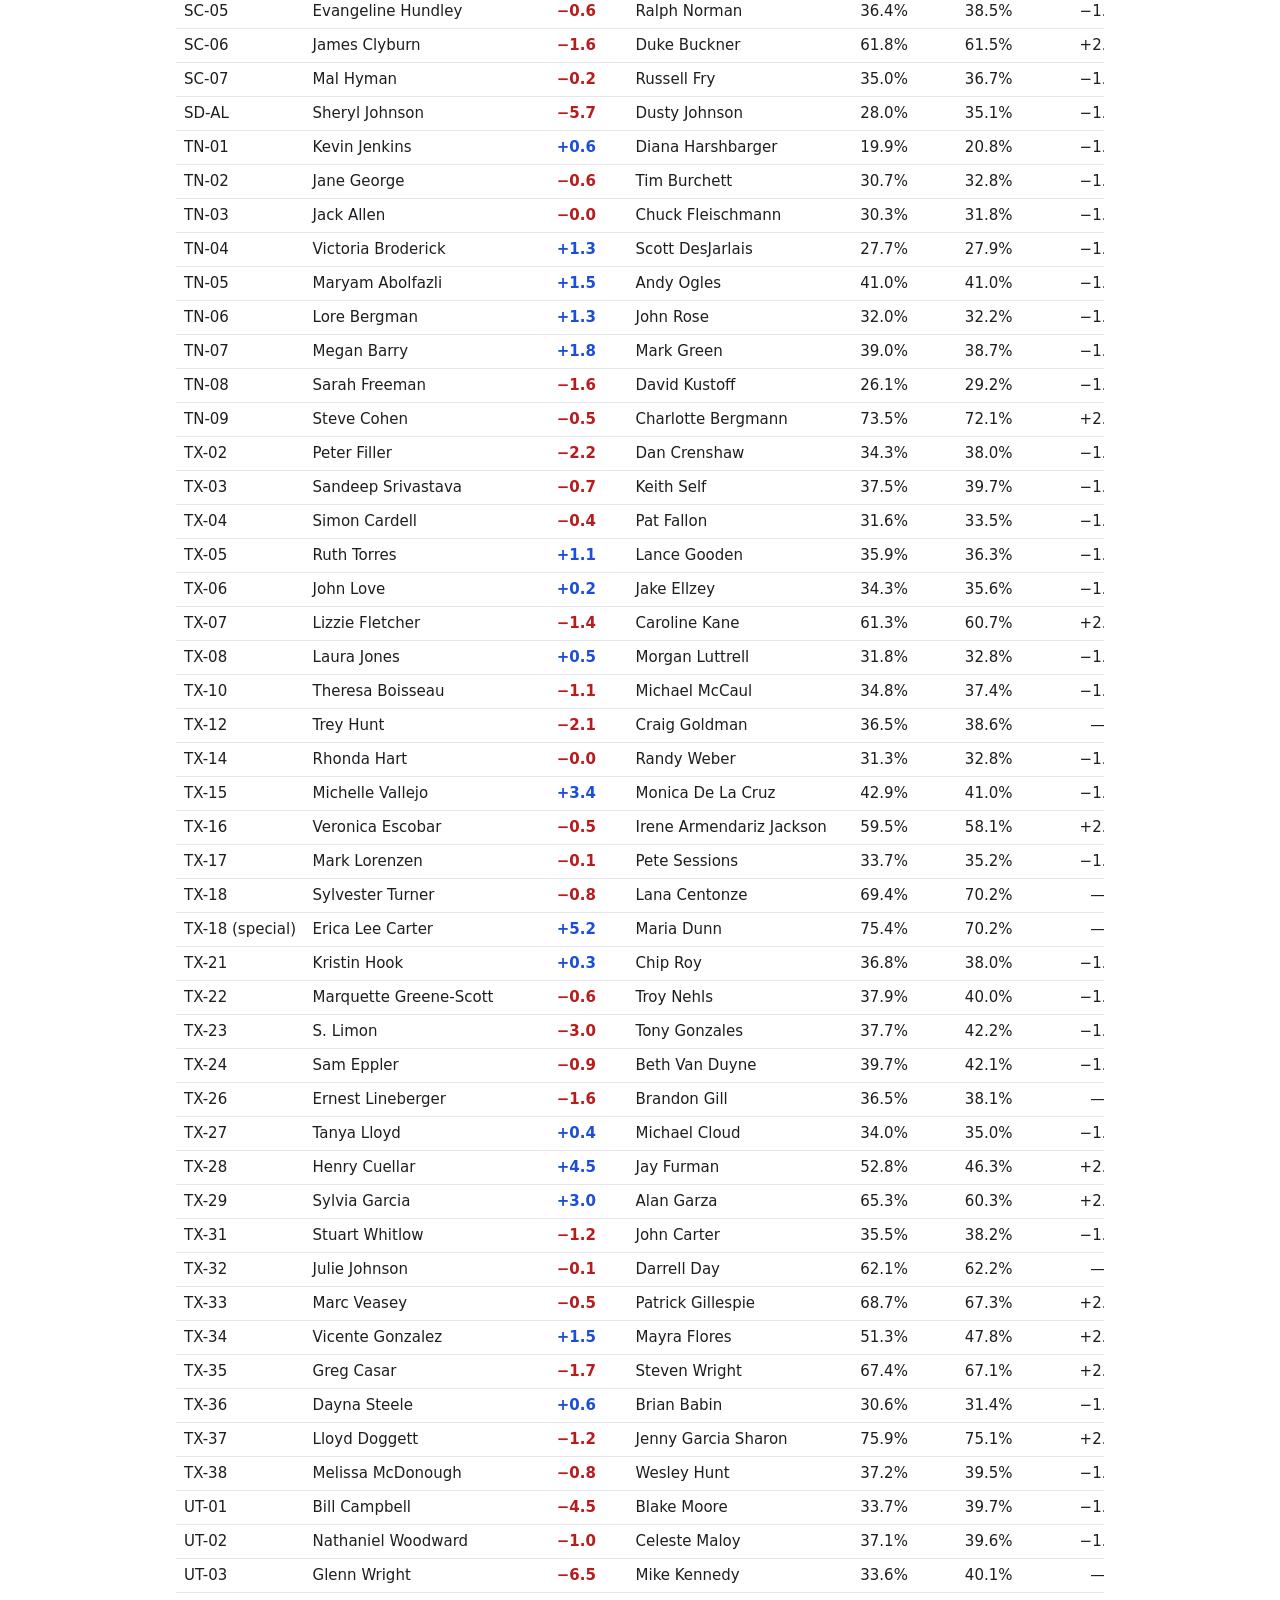
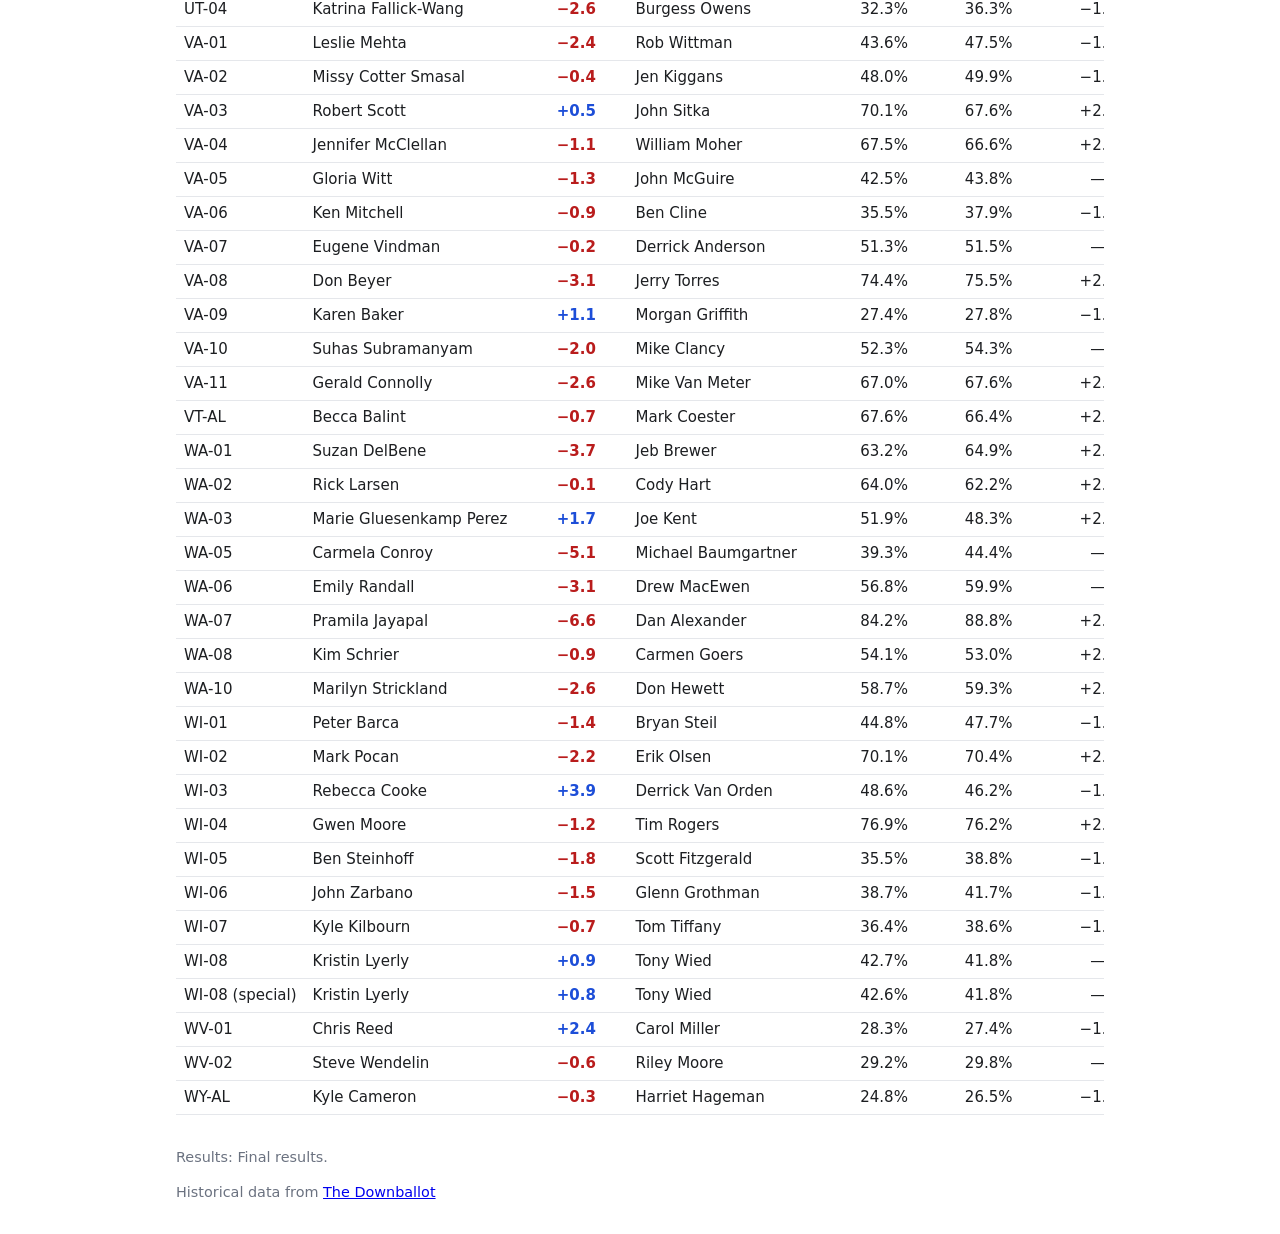
==== commit 2dfa6119: "feat: "By 2-party % / By margin" drop-down A drop-down between "% reporting" and the other-year link" ====
--- a/2024.html
+++ b/2024.html
@@ -15,6 +15,10 @@
     Data set: <strong id="dataset">2024 results</strong>.</p>
   <label id="filter-box" hidden>Show: <select id="filter"></select></label>
   <label id="reporting-box">% reporting: <select id="reporting"></select></label>
+  <label id="metric-box"><select id="metric" aria-label="Measure">
+    <option value="2p">By 2-party %</option>
+    <option value="margin">By margin</option>
+  </select></label>
   <a id="year-link" href="index.html" target="_blank" rel="noopener">2026 data</a>
   <div id="checks">
     <p id="incumbency-box"><label><input type="checkbox" id="incumbency" disabled> Account for incumbency effect</label>
--- a/style.css
+++ b/style.css
@@ -24,7 +24,7 @@
   th, td { padding: 6px 4px; white-space: normal; font-size: 0.85rem; }
   th { font-size: 0.75rem; }
 }
-#filter-box, #reporting-box { display: inline-block; margin: 10px 16px 0 0; font-size: 0.9rem; }
+#filter-box, #reporting-box, #metric-box { display: inline-block; margin: 10px 16px 0 0; font-size: 0.9rem; }
 #filter-box[hidden] { display: none; }
 #year-link { display: inline-block; margin-top: 10px; font-size: 0.9rem; }
 /* 16px: iOS Safari zooms the page when a smaller select is focused. */
